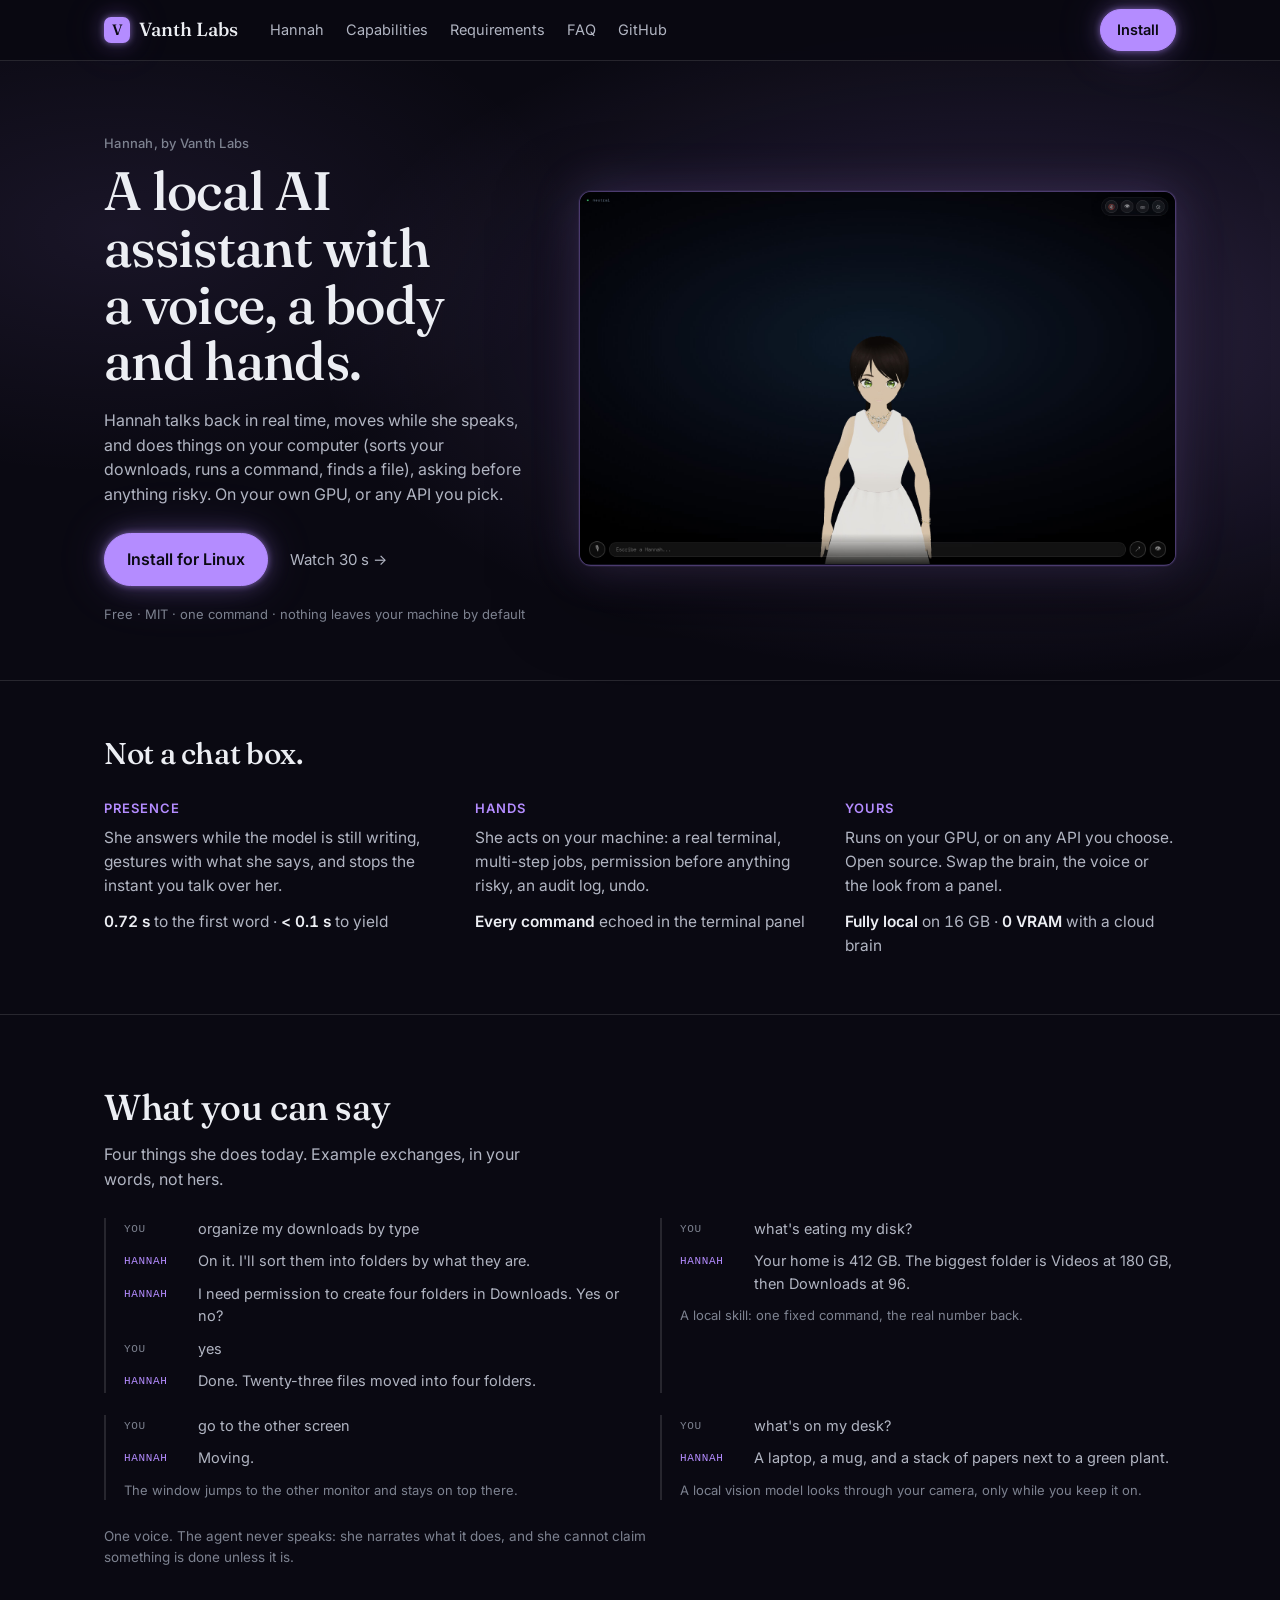
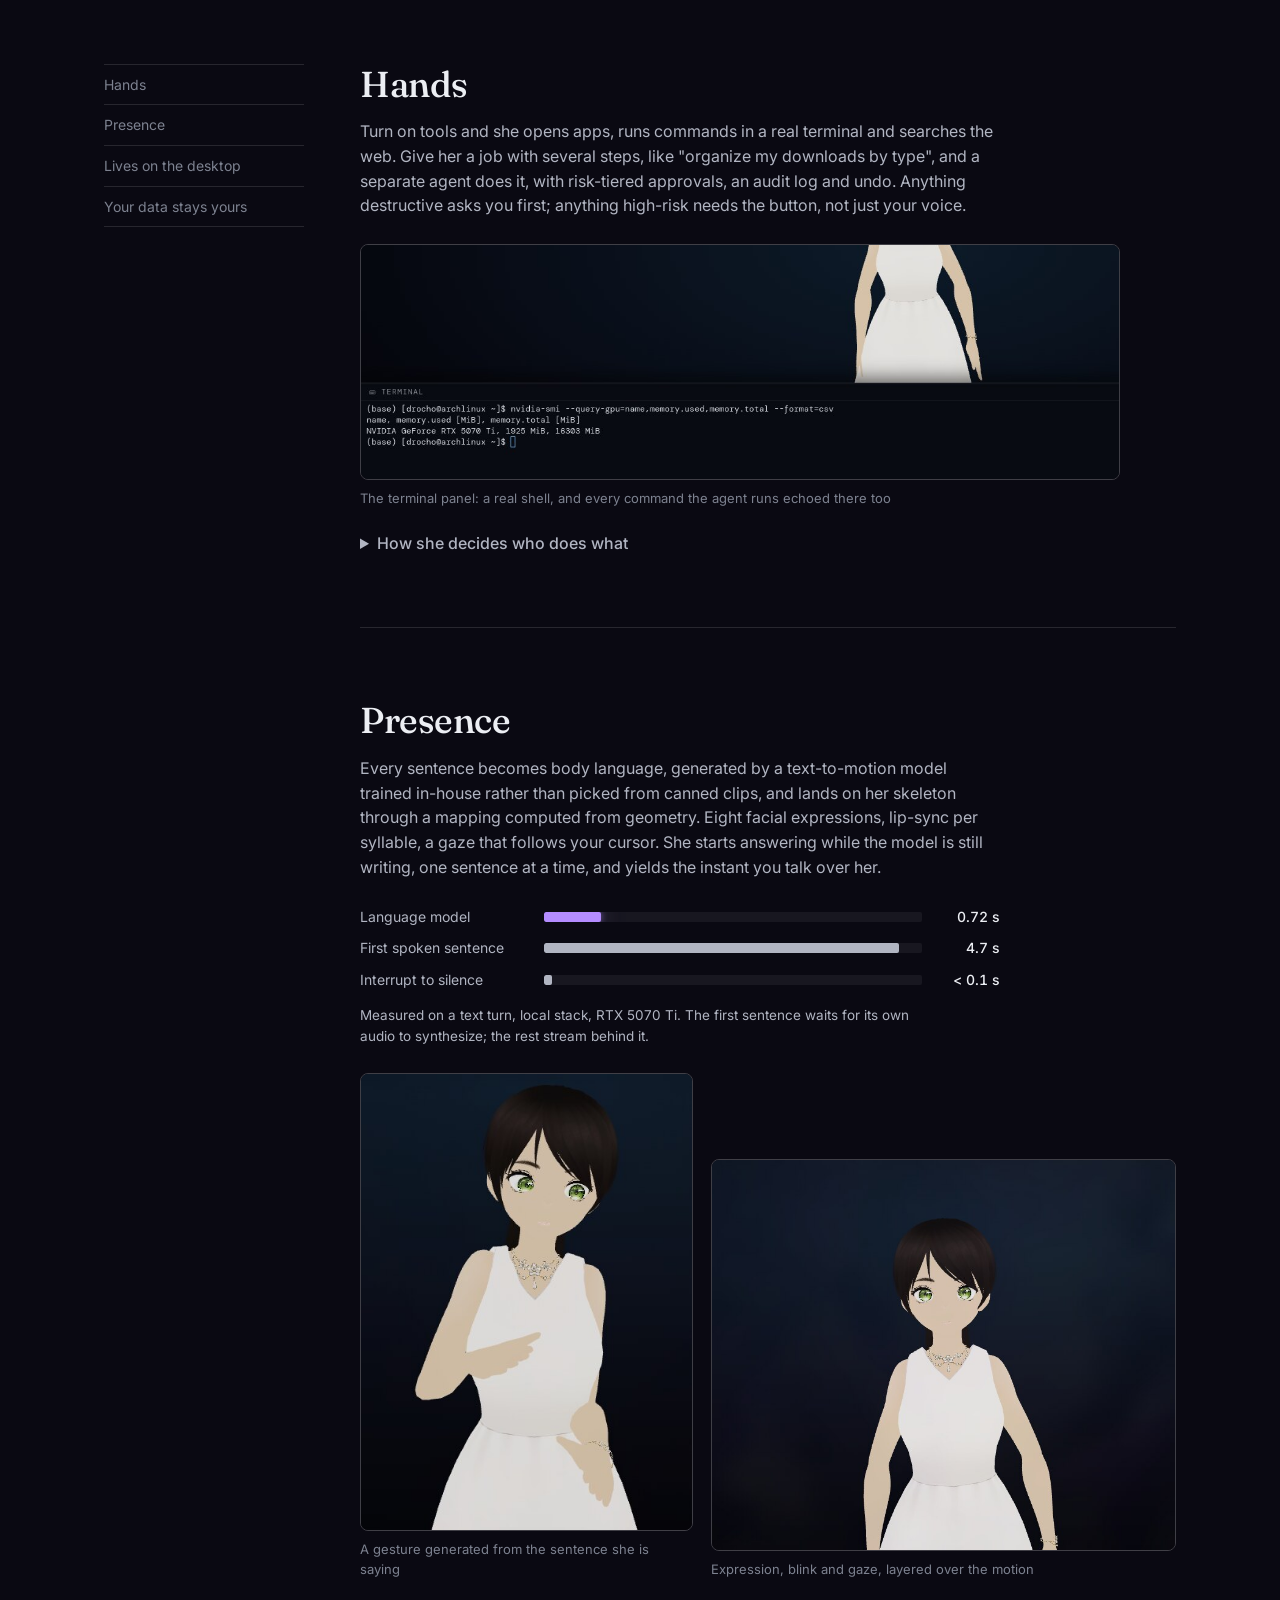
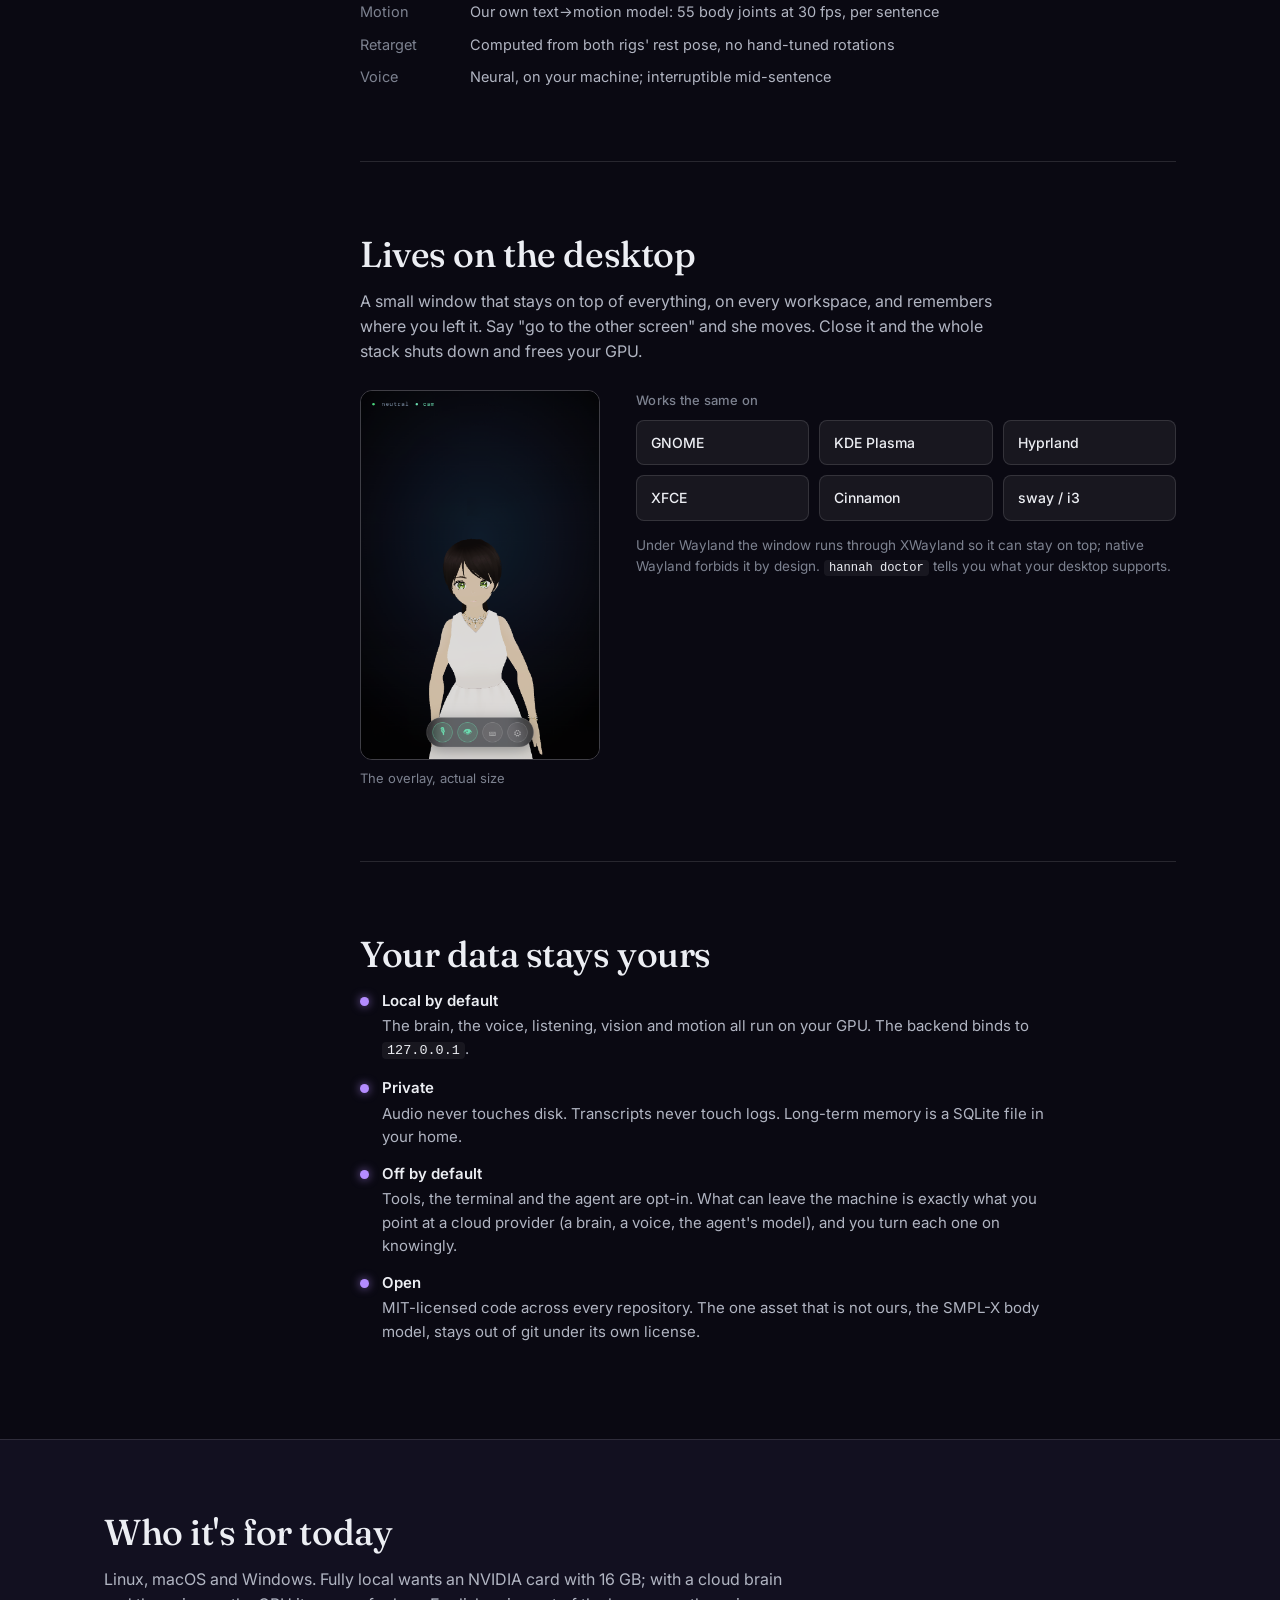
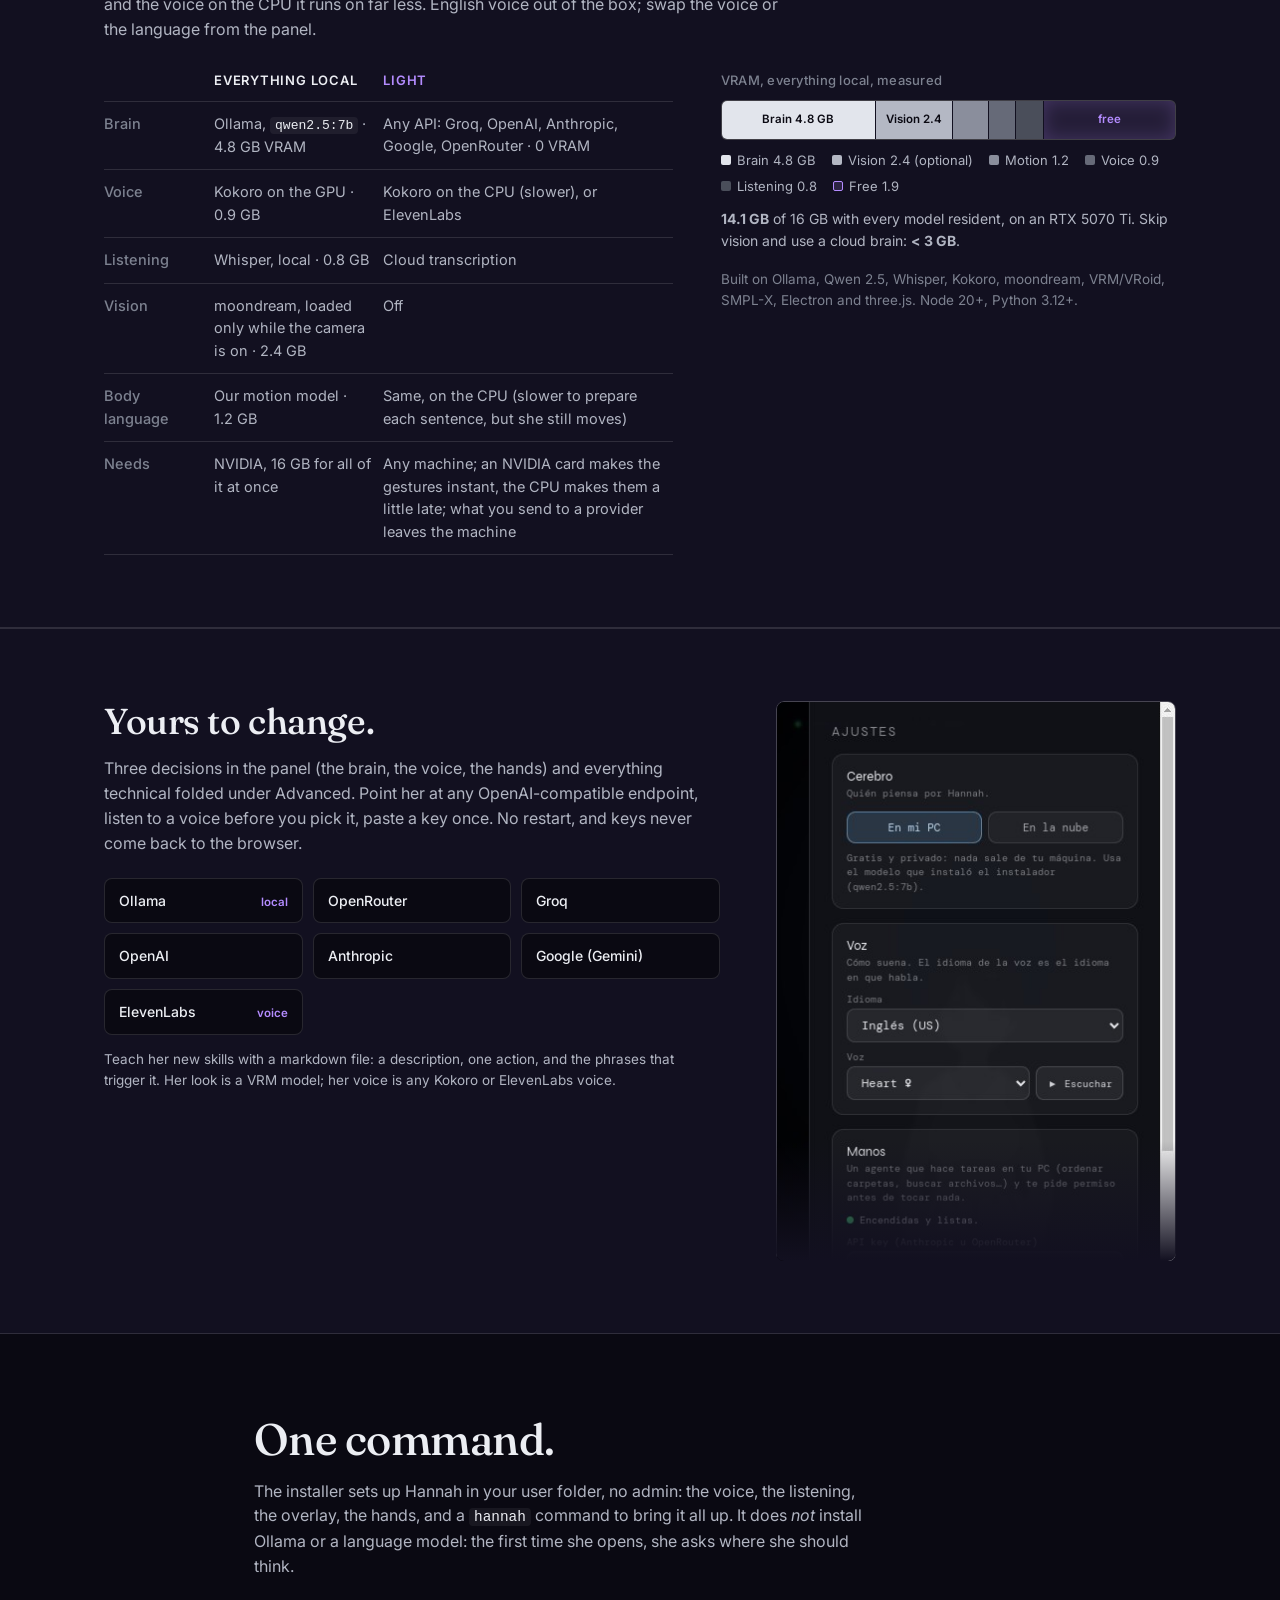
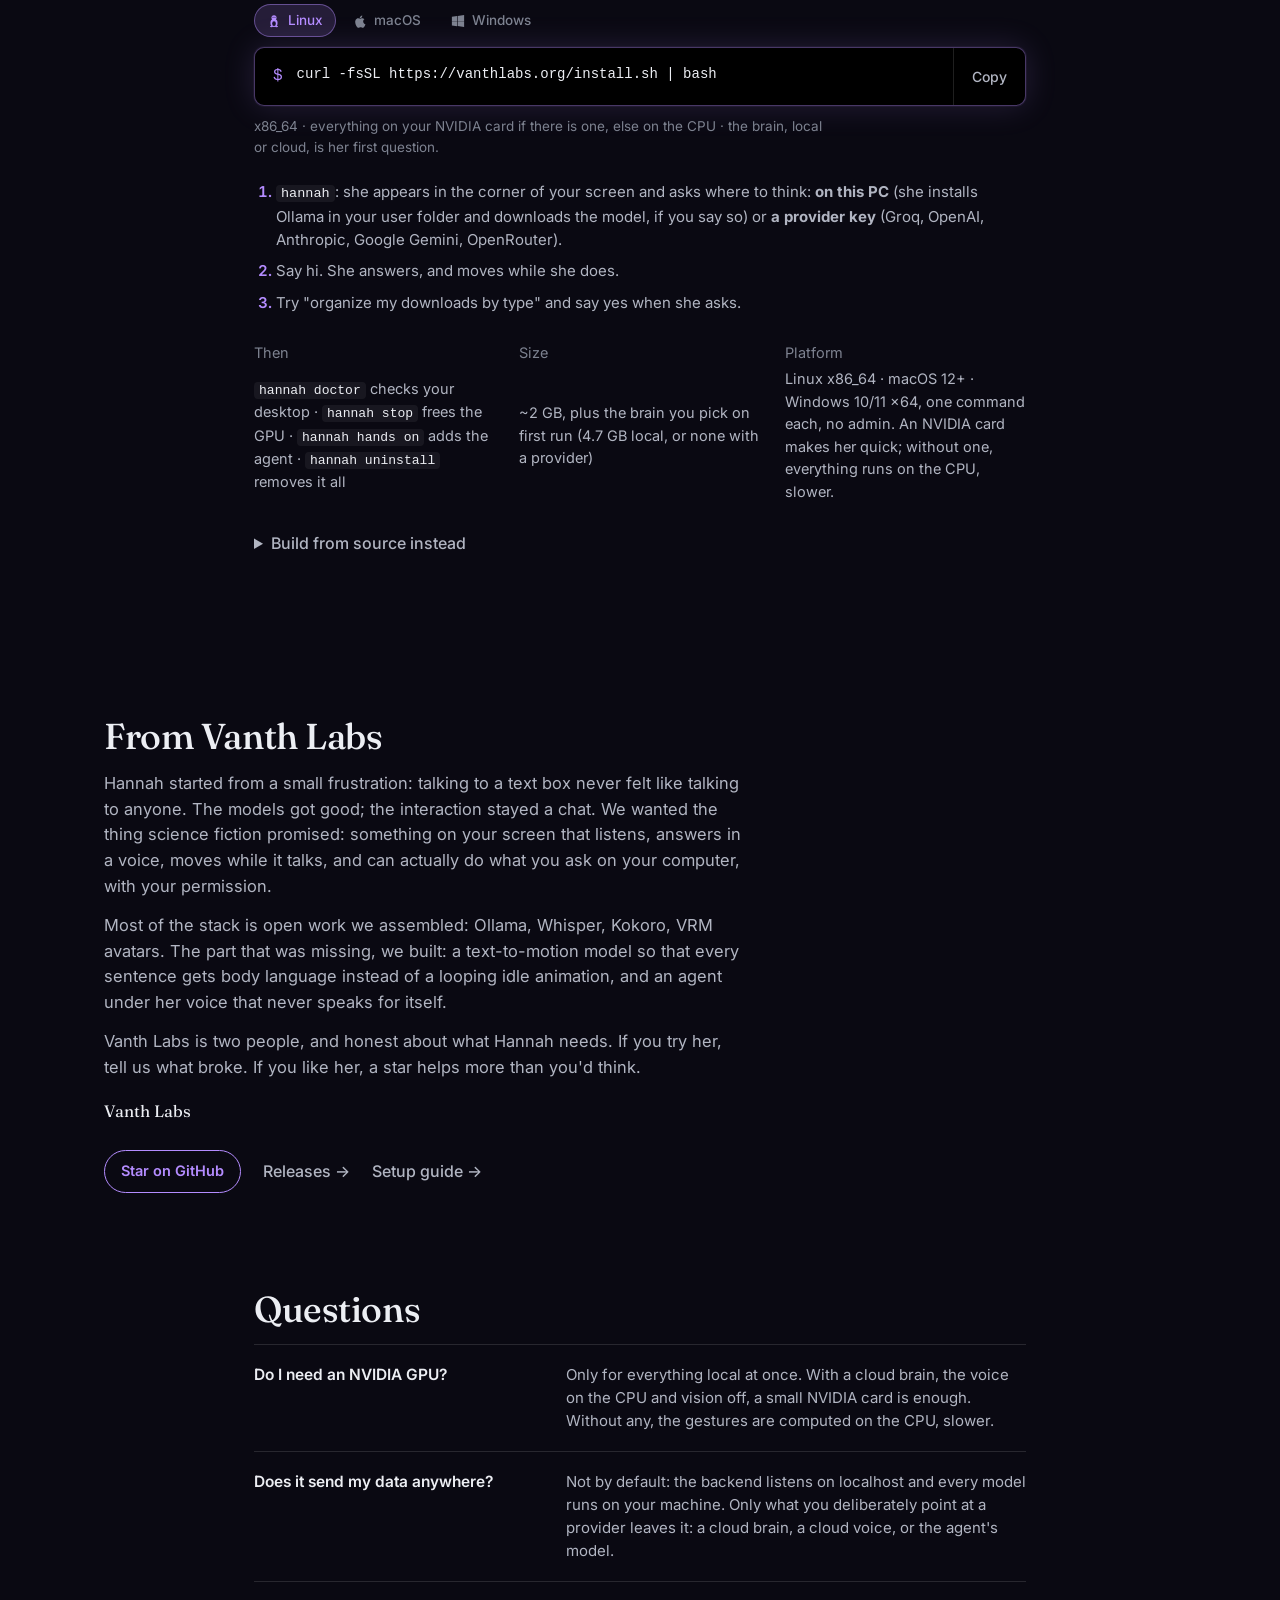
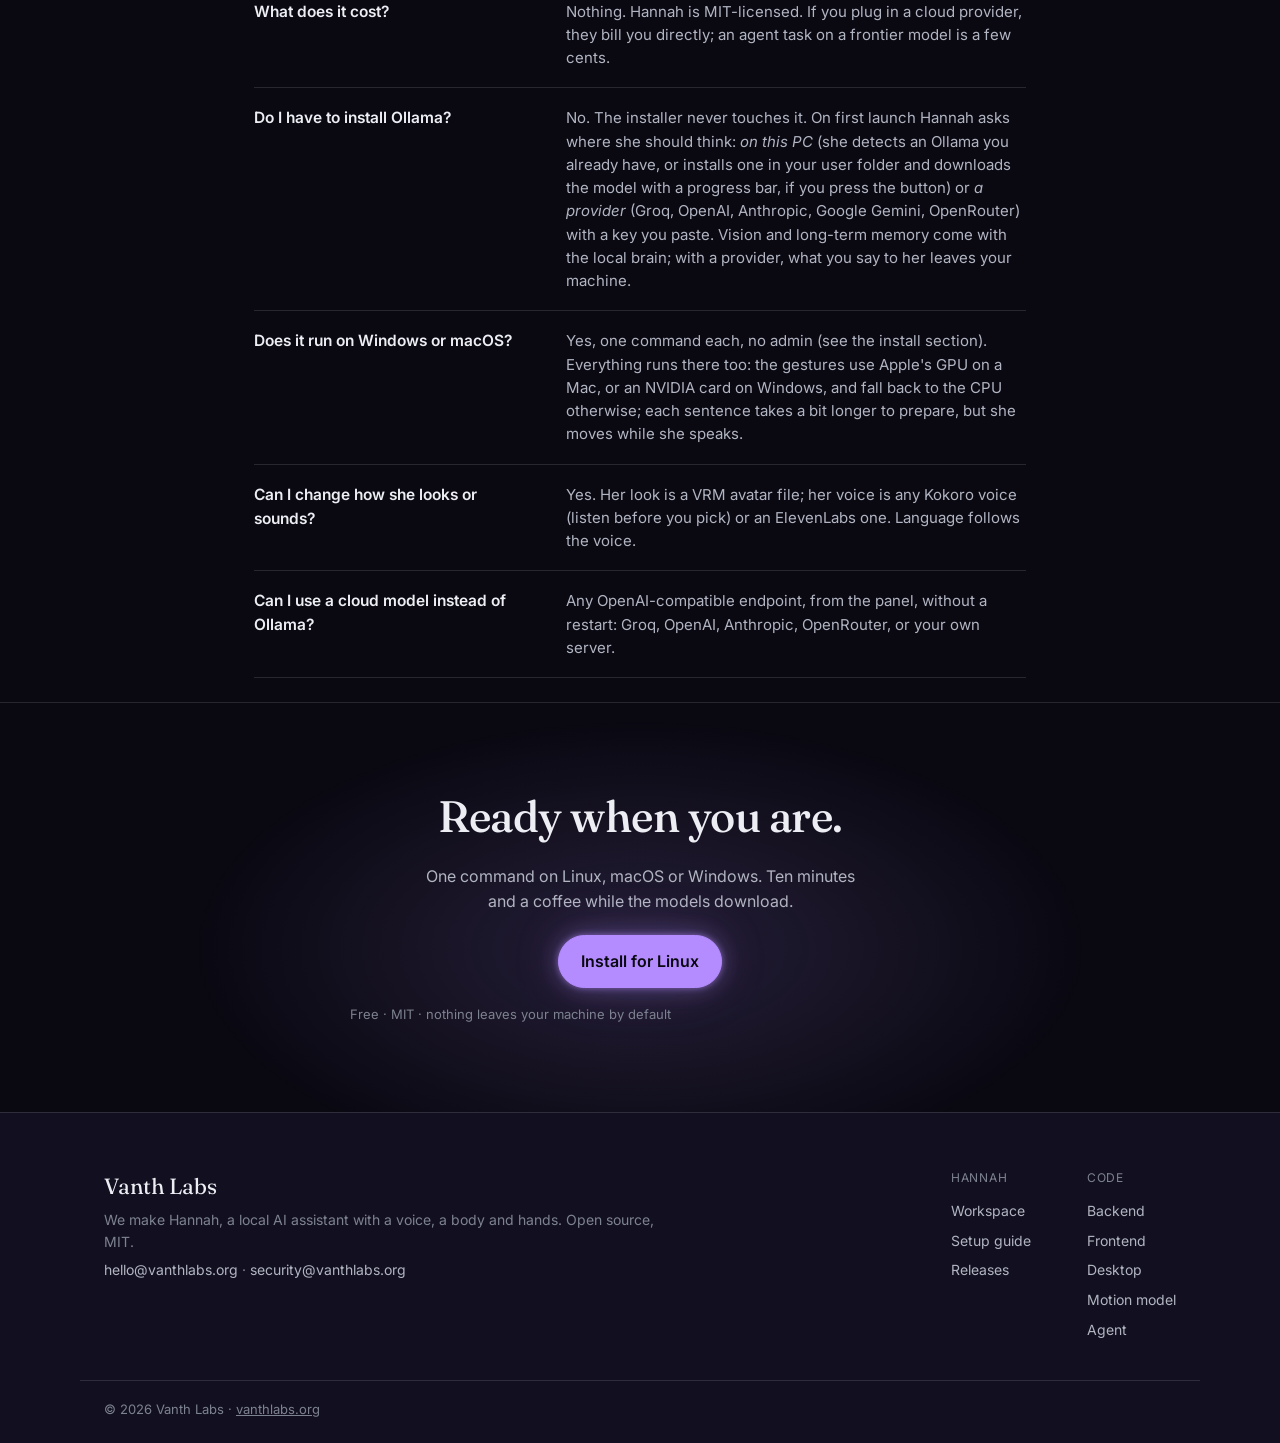
==== index.html @ 7731b9c4 "contact: hello@ instead of hola@ (mail is in English)" ====
<!doctype html>
<html lang="en">
<head>
  <meta charset="utf-8">
  <meta name="viewport" content="width=device-width, initial-scale=1">
  <meta name="color-scheme" content="dark">
  <meta name="theme-color" content="#0a0912">
  <title>Hannah, a local AI assistant with a body | Vanth Labs</title>
  <meta name="description" content="Hannah is an open source AI assistant that runs on your own PC: she talks in real time, moves while she speaks, and acts on your computer with your permission. Linux, macOS and Windows.">
  <meta name="author" content="Vanth Labs">
  <meta name="keywords" content="local AI assistant, AI assistant with avatar, desktop AI companion, open source AI avatar, VRM AI, AI that runs locally, Vanth Labs, Hannah">
  <link rel="canonical" href="https://vanthlabs.org/">
  <meta property="og:type" content="website">
  <meta property="og:site_name" content="Vanth Labs">
  <meta property="og:locale" content="en_US">
  <meta property="og:title" content="Hannah, a local AI assistant with a voice, a body and hands">
  <meta property="og:description" content="She talks back, moves while she speaks, and acts on your computer with your permission. Open source, runs on your own machine. One command to install on Linux, macOS and Windows.">
  <meta property="og:image" content="https://vanthlabs.org/assets/app.jpg">
  <meta property="og:image:width" content="1600">
  <meta property="og:image:height" content="1000">
  <meta property="og:image:alt" content="Hannah, a 3D avatar, floating over a desktop and talking">
  <meta property="og:url" content="https://vanthlabs.org/">
  <meta name="twitter:card" content="summary_large_image">
  <meta name="twitter:title" content="Hannah, a local AI assistant with a voice, a body and hands">
  <meta name="twitter:description" content="Open source. Runs on your own PC. Talks, moves while she speaks, and acts on your computer with your permission.">
  <meta name="twitter:image" content="https://vanthlabs.org/assets/app.jpg">
  <link rel="icon" href="/favicon.svg" type="image/svg+xml">
  <link rel="sitemap" type="application/xml" href="/sitemap.xml">
  <script type="application/ld+json">
  {
    "@context": "https://schema.org",
    "@graph": [
      {
        "@type": "Organization",
        "@id": "https://vanthlabs.org/#org",
        "name": "Vanth Labs",
        "url": "https://vanthlabs.org/",
        "logo": "https://vanthlabs.org/assets/vanth-mark.svg",
        "email": "hello@vanthlabs.org",
        "sameAs": ["https://github.com/Hannah-Motion-Lab"]
      },
      {
        "@type": "SoftwareApplication",
        "@id": "https://vanthlabs.org/#hannah",
        "name": "Hannah",
        "alternateName": "Hannah by Vanth Labs",
        "description": "An open source AI assistant with a voice, a 3D body and hands. She runs on your own computer, talks in real time, gestures while she speaks, and can act on your machine with your permission.",
        "applicationCategory": "UtilitiesApplication",
        "operatingSystem": "Linux, macOS, Windows",
        "softwareVersion": "1.0.16",
        "license": "https://opensource.org/license/mit",
        "isAccessibleForFree": true,
        "offers": { "@type": "Offer", "price": "0", "priceCurrency": "USD" },
        "downloadUrl": "https://vanthlabs.org/#install",
        "screenshot": "https://vanthlabs.org/assets/app.jpg",
        "url": "https://vanthlabs.org/",
        "author": { "@id": "https://vanthlabs.org/#org" },
        "publisher": { "@id": "https://vanthlabs.org/#org" }
      },
      {
        "@type": "FAQPage",
        "mainEntity": [
          { "@type": "Question", "name": "Do I need an NVIDIA GPU?", "acceptedAnswer": { "@type": "Answer", "text": "Only for everything local at once. With a cloud brain, the voice on the CPU and vision off, a small NVIDIA card is enough. Without any, the gestures are computed on the CPU, slower." } },
          { "@type": "Question", "name": "Does it send my data anywhere?", "acceptedAnswer": { "@type": "Answer", "text": "Not by default: the backend listens on localhost and every model runs on your machine. Only what you deliberately point at a provider leaves it: a cloud brain, a cloud voice, or the agent's model." } },
          { "@type": "Question", "name": "What does it cost?", "acceptedAnswer": { "@type": "Answer", "text": "Nothing. Hannah is MIT-licensed. If you plug in a cloud provider, they bill you directly." } },
          { "@type": "Question", "name": "Does it run on Windows or macOS?", "acceptedAnswer": { "@type": "Answer", "text": "Yes, one command each, no admin. The gestures use Apple's GPU on a Mac, or an NVIDIA card on Windows, and fall back to the CPU otherwise." } },
          { "@type": "Question", "name": "Can I change how she looks or sounds?", "acceptedAnswer": { "@type": "Answer", "text": "Yes. Her look is any VRM avatar file; her voice is any Kokoro voice or an ElevenLabs one. Language follows the voice." } }
        ]
      }
    ]
  }
  </script>
  <link rel="preconnect" href="https://fonts.googleapis.com">
  <link rel="preconnect" href="https://fonts.gstatic.com" crossorigin>
  <link href="https://fonts.googleapis.com/css2?family=Fraunces:opsz,wght@9..144,500&family=Inter:wght@400;500;600&display=swap" rel="stylesheet">
  <link rel="stylesheet" href="styles.css">
</head>
<body>

<header class="nav">
  <div class="wrap nav-inner">
    <a class="brand" href="/"><span class="brand-mark" aria-hidden="true">V</span>Vanth Labs</a>
    <nav class="nav-links" aria-label="Site">
      <a href="#hero-title">Hannah</a>
      <a href="#capabilities">Capabilities</a>
      <a href="#fit">Requirements</a>
      <a href="#faq">FAQ</a>
      <a href="https://github.com/Hannah-Motion-Lab/workspace" target="_blank" rel="noopener">GitHub</a>
    </nav>
    <a class="btn btn-dark" href="#install">Install</a>
  </div>
</header>

<main>

  <!-- HERO: the thesis in one line, and the product moving. The <video> shows its poster until
       assets/demo.webm / demo.mp4 exist (recorded by the maker; script in the plan). -->
  <section class="hero wrap" aria-labelledby="hero-title">
    <div class="hero-copy">
      <p class="sub">Hannah, by Vanth Labs</p>
      <h1 id="hero-title">A local AI assistant with a voice, a body and hands.</h1>
      <p class="lede">Hannah talks back in real time, moves while she speaks, and does things on your computer (sorts your downloads, runs a command, finds a file), asking before anything risky. On your own GPU, or any API you pick.</p>
      <div class="hero-actions">
        <a class="btn btn-dark btn-lg cta-install" href="#install">Install</a>
        <button id="watch" class="link-arrow link-btn" type="button">Watch 30&nbsp;s</button>
      </div>
      <p class="hero-fine">Free &middot; MIT &middot; one command &middot; nothing leaves your machine by default</p>
    </div>
    <figure class="hero-shot">
      <video id="demo" poster="assets/app.jpg" width="1600" height="1000" autoplay muted loop playsinline preload="metadata"
        aria-label="30-second demo of Hannah: she greets, sorts a downloads folder after asking permission, moves to the other screen, and the terminal panel shows what ran">
        <source src="assets/demo.webm" type="video/webm">
        <source src="assets/demo.mp4" type="video/mp4">
      </video>
    </figure>
  </section>

  <!-- PILLARS: why she exists, in three lines with a measured number each -->
  <section class="pillars-band" aria-labelledby="pillars-title">
    <div class="wrap">
      <h2 id="pillars-title" class="pillars-title">Not a chat box.</h2>
      <div class="pillars">
        <div class="pillar">
          <h3>Presence</h3>
          <p>She answers while the model is still writing, gestures with what she says, and stops the instant you talk over her.</p>
          <p class="pillar-num"><span>0.72&nbsp;s</span> to the first word &middot; <span>&lt;&nbsp;0.1&nbsp;s</span> to yield</p>
        </div>
        <div class="pillar">
          <h3>Hands</h3>
          <p>She acts on your machine: a real terminal, multi-step jobs, permission before anything risky, an audit log, undo.</p>
          <p class="pillar-num"><span>Every command</span> echoed in the terminal panel</p>
        </div>
        <div class="pillar">
          <h3>Yours</h3>
          <p>Runs on your GPU, or on any API you choose. Open source. Swap the brain, the voice or the look from a panel.</p>
          <p class="pillar-num"><span>Fully local</span> on 16&nbsp;GB &middot; <span>0 VRAM</span> with a cloud brain</p>
        </div>
      </div>
    </div>
  </section>

  <!-- WHAT YOU CAN SAY: four real exchanges, plain words -->
  <section class="wrap says" aria-labelledby="says-title">
    <h2 id="says-title">What you can say</h2>
    <p class="lede">Four things she does today. Example exchanges, in your words, not hers.</p>
    <div class="says-grid">
      <div class="transcript">
        <p><span class="who">you</span>organize my downloads by type</p>
        <p><span class="who her">hannah</span>On it. I'll sort them into folders by what they are.</p>
        <p><span class="who her">hannah</span>I need permission to create four folders in Downloads. Yes or no?</p>
        <p><span class="who">you</span>yes</p>
        <p><span class="who her">hannah</span>Done. Twenty-three files moved into four folders.</p>
      </div>
      <div class="transcript">
        <p><span class="who">you</span>what's eating my disk?</p>
        <p><span class="who her">hannah</span>Your home is 412&nbsp;GB. The biggest folder is Videos at 180&nbsp;GB, then Downloads at 96.</p>
        <p class="note">A local skill: one fixed command, the real number back.</p>
      </div>
      <div class="transcript">
        <p><span class="who">you</span>go to the other screen</p>
        <p><span class="who her">hannah</span>Moving.</p>
        <p class="note">The window jumps to the other monitor and stays on top there.</p>
      </div>
      <div class="transcript">
        <p><span class="who">you</span>what's on my desk?</p>
        <p><span class="who her">hannah</span>A laptop, a mug, and a stack of papers next to a green plant.</p>
        <p class="note">A local vision model looks through your camera, only while you keep it on.</p>
      </div>
    </div>
    <p class="src">One voice. The agent never speaks: she narrates what it does, and she cannot claim something is done unless it is.</p>
  </section>

  <!-- CAPABILITIES: sticky index left, data-backed sections right. Hands first. -->
  <section id="capabilities" class="wrap caps" aria-label="Capabilities">
    <aside class="caps-index" aria-label="On this page">
      <a href="#c-hands">Hands</a>
      <a href="#c-presence">Presence</a>
      <a href="#c-desktop">Lives on the desktop</a>
      <a href="#c-private">Your data stays yours</a>
    </aside>

    <div class="caps-body">

      <article id="c-hands" class="cap">
        <h2>Hands</h2>
        <p>Turn on tools and she opens apps, runs commands in a real terminal and searches the web. Give her a job with several steps, like "organize my downloads by type", and a separate agent does it, with risk-tiered approvals, an audit log and undo. Anything destructive asks you first; anything high-risk needs the button, not just your voice.</p>
        <figure class="wide-shot"><img src="assets/terminal.jpg" width="1100" height="340" alt="Hannah's window split with a real terminal panel at the bottom" loading="lazy"><figcaption>The terminal panel: a real shell, and every command the agent runs echoed there too</figcaption></figure>
        <details class="how">
          <summary>How she decides who does what</summary>
          <dl class="facts">
            <div><dt>One command</dt><dd>Something whose exact shape she already knows: list a folder, open an app. Instant, handled by the backend.</dd></div>
            <div><dt>A skill</dt><dd>A named shortcut you can add with a markdown file: a description, one action, the phrases that trigger it. She picks the skill; the backend runs the command.</dd></div>
            <div><dt>A job</dt><dd>Several steps or decisions. Handed to the agent, which asks before anything risky and reports back. With the agent on, her own free-form commands go through it too.</dd></div>
          </dl>
        </details>
      </article>

      <article id="c-presence" class="cap">
        <h2>Presence</h2>
        <p>Every sentence becomes body language, generated by a text-to-motion model trained in-house rather than picked from canned clips, and lands on her skeleton through a mapping computed from geometry. Eight facial expressions, lip-sync per syllable, a gaze that follows your cursor. She starts answering while the model is still writing, one sentence at a time, and yields the instant you talk over her.</p>
        <div class="datagrid">
          <div class="datarow"><span class="dl">Language model</span><span class="bar"><i style="--w:15%"></i></span><span class="dv">0.72 s</span></div>
          <div class="datarow"><span class="dl">First spoken sentence</span><span class="bar"><i style="--w:94%"></i></span><span class="dv">4.7 s</span></div>
          <div class="datarow"><span class="dl">Interrupt to silence</span><span class="bar"><i style="--w:2%"></i></span><span class="dv">&lt; 0.1 s</span></div>
        </div>
        <p class="src">Measured on a text turn, local stack, RTX 5070 Ti. The first sentence waits for its own audio to synthesize; the rest stream behind it.</p>
        <div class="shots-2">
          <figure><img src="assets/gesture.jpg" width="420" height="580" alt="Hannah mid-sentence, one hand raised to her chest" loading="lazy"><figcaption>A gesture generated from the sentence she is saying</figcaption></figure>
          <figure><img src="assets/portrait.jpg" width="760" height="640" alt="Close-up of Hannah's face looking at the viewer" loading="lazy"><figcaption>Expression, blink and gaze, layered over the motion</figcaption></figure>
        </div>
        <dl class="facts">
          <div><dt>Motion</dt><dd>Our own text&rarr;motion model: 55 body joints at 30&nbsp;fps, per sentence</dd></div>
          <div><dt>Retarget</dt><dd>Computed from both rigs' rest pose, no hand-tuned rotations</dd></div>
          <div><dt>Voice</dt><dd>Neural, on your machine; interruptible mid-sentence</dd></div>
        </dl>
      </article>

      <article id="c-desktop" class="cap">
        <h2>Lives on the desktop</h2>
        <p>A small window that stays on top of everything, on every workspace, and remembers where you left it. Say "go to the other screen" and she moves. Close it and the whole stack shuts down and frees your GPU.</p>
        <div class="desktop-row">
          <figure class="widget-shot"><img src="assets/overlay.png" width="400" height="620" alt="The compact 400 by 620 Hannah window as it sits on a desktop" loading="lazy"><figcaption>The overlay, actual size</figcaption></figure>
          <div>
            <p class="sub">Works the same on</p>
            <ul class="grid-tiles">
              <li>GNOME</li><li>KDE Plasma</li><li>Hyprland</li><li>XFCE</li><li>Cinnamon</li><li>sway / i3</li>
            </ul>
            <p class="src">Under Wayland the window runs through XWayland so it can stay on top; native Wayland forbids it by design. <code>hannah doctor</code> tells you what your desktop supports.</p>
          </div>
        </div>
      </article>

      <article id="c-private" class="cap">
        <h2>Your data stays yours</h2>
        <ul class="checks">
          <li><strong>Local by default</strong> The brain, the voice, listening, vision and motion all run on your GPU. The backend binds to <code>127.0.0.1</code>.</li>
          <li><strong>Private</strong> Audio never touches disk. Transcripts never touch logs. Long-term memory is a SQLite file in your home.</li>
          <li><strong>Off by default</strong> Tools, the terminal and the agent are opt-in. What can leave the machine is exactly what you point at a cloud provider (a brain, a voice, the agent's model), and you turn each one on knowingly.</li>
          <li><strong>Open</strong> MIT-licensed code across every repository. The one asset that is not ours, the SMPL-X body model, stays out of git under its own license.</li>
        </ul>
      </article>

    </div>
  </section>

  <!-- FIT: who it's for today, in two tiers. Honest, not a wall. -->
  <section id="fit" class="fit">
    <div class="wrap">
      <h2>Who it's for today</h2>
      <p class="lede">Linux, macOS and Windows. Fully local wants an NVIDIA card with 16&nbsp;GB; with a cloud brain and the voice on the CPU it runs on far less. English voice out of the box; swap the voice or the language from the panel.</p>
      <div class="tiers">
        <table class="tier-table">
          <thead>
            <tr><th scope="col"></th><th scope="col">Everything local</th><th scope="col">Light</th></tr>
          </thead>
          <tbody>
            <tr><th scope="row">Brain</th><td>Ollama, <code>qwen2.5:7b</code> &middot; 4.8&nbsp;GB VRAM</td><td>Any API: Groq, OpenAI, Anthropic, Google, OpenRouter &middot; 0&nbsp;VRAM</td></tr>
            <tr><th scope="row">Voice</th><td>Kokoro on the GPU &middot; 0.9&nbsp;GB</td><td>Kokoro on the CPU (slower), or ElevenLabs</td></tr>
            <tr><th scope="row">Listening</th><td>Whisper, local &middot; 0.8&nbsp;GB</td><td>Cloud transcription</td></tr>
            <tr><th scope="row">Vision</th><td>moondream, loaded only while the camera is on &middot; 2.4&nbsp;GB</td><td>Off</td></tr>
            <tr><th scope="row">Body language</th><td>Our motion model &middot; 1.2&nbsp;GB</td><td>Same, on the CPU (slower to prepare each sentence, but she still moves)</td></tr>
            <tr><th scope="row">Needs</th><td>NVIDIA, 16&nbsp;GB for all of it at once</td><td>Any machine; an NVIDIA card makes the gestures instant, the CPU makes them a little late; what you send to a provider leaves the machine</td></tr>
          </tbody>
        </table>
        <div class="vram">
          <p class="sub">VRAM, everything local, measured</p>
          <div class="stack">
            <div class="seg" style="--w:34%"><span>Brain 4.8 GB</span></div>
            <div class="seg" style="--w:17%"><span>Vision 2.4</span></div>
            <div class="seg" style="--w:8%"></div>
            <div class="seg" style="--w:6%"></div>
            <div class="seg" style="--w:6%"></div>
            <div class="seg seg-free" style="--w:29%"><span>free</span></div>
          </div>
          <ul class="legend"><li><i></i>Brain 4.8 GB</li><li><i></i>Vision 2.4 (optional)</li><li><i></i>Motion 1.2</li><li><i></i>Voice 0.9</li><li><i></i>Listening 0.8</li><li><i class="free"></i>Free 1.9</li></ul>
          <p class="vram-total"><strong>14.1 GB</strong> of 16 GB with every model resident, on an RTX 5070 Ti. Skip vision and use a cloud brain: <strong>&lt; 3 GB</strong>.</p>
          <p class="src">Built on Ollama, Qwen 2.5, Whisper, Kokoro, moondream, VRM/VRoid, SMPL-X, Electron and three.js. Node 20+, Python 3.12+.</p>
        </div>
      </div>
    </div>
  </section>

  <!-- SETUP: bring your own providers, shown with the real settings panel -->
  <section id="setup" class="setup">
    <div class="wrap setup-inner">
      <div class="setup-copy">
        <h2>Yours to change.</h2>
        <p>Three decisions in the panel (the brain, the voice, the hands) and everything technical folded under Advanced. Point her at any OpenAI-compatible endpoint, listen to a voice before you pick it, paste a key once. No restart, and keys never come back to the browser.</p>
        <ul class="grid-tiles">
          <li>Ollama <span>local</span></li><li>OpenRouter</li><li>Groq</li><li>OpenAI</li><li>Anthropic</li><li>Google (Gemini)</li><li>ElevenLabs <span>voice</span></li>
        </ul>
        <p class="src">Teach her new skills with a markdown file: a description, one action, and the phrases that trigger it. Her look is a VRM model; her voice is any Kokoro or ElevenLabs voice.</p>
      </div>
      <figure class="settings-shot"><img src="assets/settings.jpg" width="400" height="620" alt="The settings panel: three cards (brain on my PC or in the cloud, voice with a listen button, hands) with the technical options folded away" loading="lazy"></figure>
    </div>
  </section>

  <!-- INSTALL -->
  <section id="install" class="install">
    <div class="wrap install-inner">
      <h2>One command.</h2>
      <p class="lede">The installer sets up Hannah in your user folder, no admin: the voice, the listening, the overlay, the hands, and a <code>hannah</code> command to bring it all up. It does <em>not</em> install Ollama or a language model: the first time she opens, she asks where she should think.</p>
      <div class="os-tabs" role="tablist" aria-label="Operating system">
        <button class="os-tab is-active" role="tab" aria-selected="true" data-os="linux" type="button"><svg class="os-ico" viewBox="0 0 16 16" aria-hidden="true"><ellipse cx="8" cy="10.2" rx="4.1" ry="4.6"/><circle cx="8" cy="4.3" r="2.9"/><ellipse class="os-ico-cut" cx="8" cy="11" rx="2.1" ry="2.8"/><circle class="os-ico-cut" cx="6.9" cy="3.8" r=".6"/><circle class="os-ico-cut" cx="9.1" cy="3.8" r=".6"/><path d="M6.9 5.2h2.2L8 6.4z"/><ellipse cx="5.1" cy="14.3" rx="1.7" ry=".9"/><ellipse cx="10.9" cy="14.3" rx="1.7" ry=".9"/></svg>Linux</button>
        <button class="os-tab" role="tab" aria-selected="false" data-os="mac" type="button"><svg class="os-ico" viewBox="0 0 16 16" aria-hidden="true"><path d="M11.6 8.5c0-1.6 1.3-2.4 1.4-2.4-.8-1.1-2-1.3-2.4-1.3-1-.1-2 .6-2.5.6s-1.3-.6-2.2-.6C4.8 4.8 3.7 5.5 3.1 6.6c-1.3 2.2-.3 5.5.9 7.3.6.9 1.3 1.9 2.3 1.8.9 0 1.3-.6 2.4-.6s1.4.6 2.4.6 1.6-.9 2.2-1.8c.7-1 1-2 1-2.1-.1 0-2.7-1-2.7-3.3zM9.9 3.9c.5-.6.8-1.4.7-2.2-.7 0-1.6.5-2.1 1.1-.5.5-.9 1.4-.8 2.1.8.1 1.6-.4 2.2-1z"/></svg>macOS</button>
        <button class="os-tab" role="tab" aria-selected="false" data-os="win" type="button"><svg class="os-ico" viewBox="0 0 16 16" aria-hidden="true"><path d="M1 3.1l5.9-.8v5.6H1zM7.6 2.2L15 1.2v6.7H7.6zM1 8.4h5.9V14L1 13.2zM7.6 8.4H15v6.4l-7.4-1z"/></svg>Windows</button>
      </div>
      <div class="cmd" role="group" aria-label="Install command">
        <span class="cmd-prompt" aria-hidden="true">$</span>
        <code id="cmd-linux" data-os="linux">curl -fsSL https://vanthlabs.org/install.sh | bash</code>
        <code id="cmd-mac" data-os="mac" hidden>curl -fsSL https://vanthlabs.org/install-mac.sh | bash</code>
        <code id="cmd-win" data-os="win" hidden>irm https://vanthlabs.org/install.ps1 | iex</code>
        <button id="copy" class="copy" type="button" aria-label="Copy install command">Copy</button>
      </div>
      <p class="os-note" data-os="linux">x86_64 &middot; everything on your NVIDIA card if there is one, else on the CPU &middot; the brain, local or cloud, is her first question.</p>
      <p class="os-note" data-os="mac" hidden>Apple Silicon or Intel &middot; needs <code>git</code> (Xcode Command Line Tools) &middot; gestures on Apple's GPU, voice on the CPU &middot; the overlay app goes to <code>~/Applications</code>, unsigned but de-quarantined for you.</p>
      <p class="os-note" data-os="win" hidden>Windows 10/11 x64, in PowerShell &middot; gestures on your NVIDIA card if there is one, else on the CPU &middot; the overlay installs per-user; SmartScreen may ask "More info &rarr; Run anyway" once.</p>
      <ol class="after">
        <li><code>hannah</code>: she appears in the corner of your screen and asks where to think: <strong>on this PC</strong> (she installs Ollama in your user folder and downloads the model, if you say so) or <strong>a provider key</strong> (Groq, OpenAI, Anthropic, Google Gemini, OpenRouter).</li>
        <li>Say hi. She answers, and moves while she does.</li>
        <li>Try "organize my downloads by type" and say yes when she asks.</li>
      </ol>
      <dl class="facts facts-row">
        <div><dt>Then</dt><dd><code>hannah doctor</code> checks your desktop &middot; <code>hannah stop</code> frees the GPU &middot; <code>hannah hands on</code> adds the agent &middot; <code>hannah uninstall</code> removes it all</dd></div>
        <div><dt>Size</dt><dd>~2&nbsp;GB, plus the brain you pick on first run (4.7&nbsp;GB local, or none with a provider)</dd></div>
        <div><dt>Platform</dt><dd>Linux x86_64 &middot; macOS 12+ &middot; Windows 10/11 x64, one command each, no admin. An NVIDIA card makes her quick; without one, everything runs on the CPU, slower.</dd></div>
      </dl>
      <details class="source">
        <summary>Build from source instead</summary>
<pre><code>git clone https://github.com/Hannah-Motion-Lab/workspace.git Hannah-Motion
cd Hannah-Motion
git clone https://github.com/Hannah-Motion-Lab/backend.git      hannah-backend
git clone https://github.com/Hannah-Motion-Lab/frontend.git     hannah-frontend
git clone https://github.com/Hannah-Motion-Lab/motion-model.git hannah-motion-lab
git clone https://github.com/Hannah-Motion-Lab/desktop.git      hannah-desktop
cat SETUP.md</code></pre>
      </details>
    </div>
  </section>

  <!-- FROM THE MAKER: the credibility a young project can honestly offer -->
  <section class="wrap letter" aria-labelledby="letter-title">
    <h2 id="letter-title">From Vanth Labs</h2>
    <div class="letter-body">
      <p>Hannah started from a small frustration: talking to a text box never felt like talking to anyone. The models got good; the interaction stayed a chat. We wanted the thing science fiction promised: something on your screen that listens, answers in a voice, moves while it talks, and can actually do what you ask on your computer, with your permission.</p>
      <p>Most of the stack is open work we assembled: Ollama, Whisper, Kokoro, VRM avatars. The part that was missing, we built: a text-to-motion model so that every sentence gets body language instead of a looping idle animation, and an agent under her voice that never speaks for itself.</p>
      <p>Vanth Labs is two people, and honest about what Hannah needs. If you try her, tell us what broke. If you like her, a star helps more than you'd think.</p>
      <p class="letter-sign">Vanth Labs</p>
    </div>
    <div class="letter-links">
      <a class="btn btn-ghost" href="https://github.com/Hannah-Motion-Lab/workspace" target="_blank" rel="noopener">Star on GitHub</a>
      <a class="link-arrow" href="https://github.com/Hannah-Motion-Lab/desktop/releases" target="_blank" rel="noopener">Releases</a>
      <a class="link-arrow" href="https://github.com/Hannah-Motion-Lab/workspace/blob/main/SETUP.md" target="_blank" rel="noopener">Setup guide</a>
    </div>
  </section>

  <!-- FAQ -->
  <section id="faq" class="faq">
    <div class="wrap faq-inner">
      <h2>Questions</h2>
      <dl class="faq-list">
        <div><dt>Do I need an NVIDIA GPU?</dt><dd>Only for everything local at once. With a cloud brain, the voice on the CPU and vision off, a small NVIDIA card is enough. Without any, the gestures are computed on the CPU, slower.</dd></div>
        <div><dt>Does it send my data anywhere?</dt><dd>Not by default: the backend listens on localhost and every model runs on your machine. Only what you deliberately point at a provider leaves it: a cloud brain, a cloud voice, or the agent's model.</dd></div>
        <div><dt>What does it cost?</dt><dd>Nothing. Hannah is MIT-licensed. If you plug in a cloud provider, they bill you directly; an agent task on a frontier model is a few cents.</dd></div>
        <div><dt>Do I have to install Ollama?</dt><dd>No. The installer never touches it. On first launch Hannah asks where she should think: <em>on this PC</em> (she detects an Ollama you already have, or installs one in your user folder and downloads the model with a progress bar, if you press the button) or <em>a provider</em> (Groq, OpenAI, Anthropic, Google Gemini, OpenRouter) with a key you paste. Vision and long-term memory come with the local brain; with a provider, what you say to her leaves your machine.</dd></div>
        <div><dt>Does it run on Windows or macOS?</dt><dd>Yes, one command each, no admin (see the install section). Everything runs there too: the gestures use Apple's GPU on a Mac, or an NVIDIA card on Windows, and fall back to the CPU otherwise; each sentence takes a bit longer to prepare, but she moves while she speaks.</dd></div>
        <div><dt>Can I change how she looks or sounds?</dt><dd>Yes. Her look is a VRM avatar file; her voice is any Kokoro voice (listen before you pick) or an ElevenLabs one. Language follows the voice.</dd></div>
        <div><dt>Can I use a cloud model instead of Ollama?</dt><dd>Any OpenAI-compatible endpoint, from the panel, without a restart: Groq, OpenAI, Anthropic, OpenRouter, or your own server.</dd></div>
      </dl>
    </div>
  </section>

  <!-- CLOSE: one line and a button back to the command; the command itself lives in #install only -->
  <section class="cta-band" aria-label="Install">
    <div class="wrap cta-inner">
      <h2>Ready when you are.</h2>
      <p class="lede">One command on Linux, macOS or Windows. Ten minutes and a coffee while the models download.</p>
      <a class="btn btn-dark btn-lg cta-install" href="#install">Install</a>
      <p class="hero-fine">Free &middot; MIT &middot; nothing leaves your machine by default</p>
    </div>
  </section>

</main>

<footer class="footer">
  <div class="wrap footer-inner">
    <div>
      <p class="footer-brand">Vanth Labs</p>
      <p class="footer-tag">We make Hannah, a local AI assistant with a voice, a body and hands. Open source, MIT.</p>
      <p class="footer-tag"><a href="mailto:hello@vanthlabs.org">hello@vanthlabs.org</a> &middot; <a href="mailto:security@vanthlabs.org">security@vanthlabs.org</a></p>
    </div>
    <nav class="footer-cols" aria-label="Project links">
      <div>
        <p class="footer-h">Hannah</p>
        <a href="https://github.com/Hannah-Motion-Lab/workspace" target="_blank" rel="noopener">Workspace</a>
        <a href="https://github.com/Hannah-Motion-Lab/workspace/blob/main/SETUP.md" target="_blank" rel="noopener">Setup guide</a>
        <a href="https://github.com/Hannah-Motion-Lab/desktop/releases" target="_blank" rel="noopener">Releases</a>
      </div>
      <div>
        <p class="footer-h">Code</p>
        <a href="https://github.com/Hannah-Motion-Lab/backend" target="_blank" rel="noopener">Backend</a>
        <a href="https://github.com/Hannah-Motion-Lab/frontend" target="_blank" rel="noopener">Frontend</a>
        <a href="https://github.com/Hannah-Motion-Lab/desktop" target="_blank" rel="noopener">Desktop</a>
        <a href="https://github.com/Hannah-Motion-Lab/motion-model" target="_blank" rel="noopener">Motion model</a>
        <a href="https://github.com/Hannah-Motion-Lab/agent" target="_blank" rel="noopener">Agent</a>
      </div>
    </nav>
  </div>
  <div class="wrap footer-fine">&copy; 2026 Vanth Labs &middot; <a href="https://vanthlabs.org/">vanthlabs.org</a></div>
</footer>

<script src="main.js"></script>
</body>
</html>
---- styles.css ----
/* Hannah: landing.
   Structure: dense and product-led (nav with a CTA, product-in-use hero, a "runs on" strip,
   a sticky index beside data-backed sections, a providers section, a plain install command,
   a measured requirements block). Everything shown is a real capture or a measured number.

   Palette: neon, kept minimal:
     void   #0a0912  near-black pulled a step toward violet; the page ground
     panel  #121020  one step up, for the providers band, code and the footer
     fog    white at 6% / 12% / 22% for surfaces and hairlines
     text   #eceef3 / #b1b5c2 / #7d8290
     neon   #b48cff  electric lilac, the ONE accent. It glows only where it points at something
                     (the CTA, the live bar, the free VRAM, the command box); running text never
                     glows, it has to stay readable (7.6:1 on the void).
   Light: two soft radial halos of the accent (behind the hero, behind the closing band) and a
   glow on the hero frame, ambient light on a dark room, not glass. No gradient fills, no
   second hue. The dark captures sit on the void with a hairline, so the app and the page read
   as one surface.
   Type: Fraunces for headings, Inter for everything else. */

:root {
  --void: #0a0912;
  --panel: #121020;
  --fog-1: rgba(255, 255, 255, 0.06);
  --fog-2: rgba(255, 255, 255, 0.12);
  --fog-3: rgba(255, 255, 255, 0.22);
  --text: #eceef3;
  --text-2: #b1b5c2;
  --text-3: #7d8290;
  --neon: #b48cff;
  --neon-bright: #cbb0ff;
  --neon-rgb: 180, 140, 255;
  --neon-dim: rgba(var(--neon-rgb), 0.16);
  /* layered: a tight core, a soft spill, a wide wash, reads as a light source, not a blur */
  --neon-glow: 0 0 6px rgba(var(--neon-rgb), 0.55), 0 0 22px rgba(var(--neon-rgb), 0.32), 0 0 56px rgba(var(--neon-rgb), 0.14);
  --neon-glow-hover: 0 0 8px rgba(var(--neon-rgb), 0.7), 0 0 30px rgba(var(--neon-rgb), 0.45), 0 0 80px rgba(var(--neon-rgb), 0.2);
  --serif: "Fraunces", Georgia, "Times New Roman", serif;
  --sans: "Inter", -apple-system, BlinkMacSystemFont, "Segoe UI", Roboto, sans-serif;
  --mono: ui-monospace, "SF Mono", "JetBrains Mono", Menlo, Consolas, monospace;
  --wrap: 1120px;
  --r: 8px;
}

* { margin: 0; padding: 0; box-sizing: border-box; }
html { scroll-behavior: smooth; }
@media (prefers-reduced-motion: reduce) { html { scroll-behavior: auto; } }
body {
  background: var(--void);
  color: var(--text);
  font-family: var(--sans);
  font-size: 16px;
  line-height: 1.55;
  -webkit-font-smoothing: antialiased;
}
::selection { background: var(--neon); color: var(--void); }
a { color: inherit; }
img { display: block; max-width: 100%; height: auto; }
code { font-family: var(--mono); font-size: 0.9em; background: var(--fog-1); padding: 1px 5px; border-radius: 4px; color: var(--text); }
pre code { background: none; padding: 0; font-size: 13.5px; }
:focus-visible { outline: 2px solid var(--neon); outline-offset: 3px; }

.wrap { max-width: var(--wrap); margin: 0 auto; padding-left: 24px; padding-right: 24px; }

h1, h2, h3 { font-family: var(--serif); font-weight: 500; letter-spacing: -0.012em; text-wrap: balance; }
h2 { font-size: clamp(28px, 3vw, 36px); line-height: 1.15; margin-bottom: 14px; }
h3 { font-size: 20px; line-height: 1.25; margin-bottom: 12px; }
p { max-width: 64ch; }
.sub { font-size: 13px; font-weight: 500; letter-spacing: 0.02em; color: var(--text-3); margin-bottom: 10px; }
.src { font-size: 13.5px; color: var(--text-3); margin-top: 14px; }

/* ── buttons & links ─────────────────────────────────────────────────────── */
.btn {
  display: inline-flex; align-items: center; justify-content: center;
  padding: 9px 16px; border-radius: 999px;
  font-weight: 600; font-size: 14.5px; text-decoration: none;
  border: 1px solid var(--neon); transition: background 0.15s, color 0.15s, box-shadow 0.15s;
}
.btn-dark { background: var(--neon); color: var(--void); box-shadow: var(--neon-glow); }
.btn-dark:hover { background: var(--neon-bright); box-shadow: var(--neon-glow-hover); }
.btn-lg { padding: 13px 22px; font-size: 16px; }
.link-arrow { font-weight: 500; text-decoration: none; color: var(--text-2); }
.link-arrow::after { content: " \2192"; }
.link-arrow:hover { color: var(--neon); }

/* ── nav ─────────────────────────────────────────────────────────────────── */
.nav { position: sticky; top: 0; z-index: 10; background: rgba(10, 9, 18, 0.88); backdrop-filter: blur(6px); border-bottom: 1px solid var(--fog-2); }
.nav-inner { display: flex; align-items: center; gap: 32px; height: 60px; }
.brand { display: inline-flex; align-items: center; gap: 9px; font-family: var(--serif); font-size: 19px; font-weight: 500; text-decoration: none; }
.brand-mark { display: inline-grid; place-items: center; width: 26px; height: 26px; border-radius: 7px; background: var(--neon); color: var(--void); font-size: 15px; box-shadow: var(--neon-glow); }
.nav-links { display: flex; gap: 22px; margin-right: auto; }
.nav-links a { font-size: 14.5px; color: var(--text-2); text-decoration: none; }
.nav-links a:hover { color: var(--text); }

/* ── light ───────────────────────────────────────────────────────────────── */
/* A soft lamp behind the hero and another behind the closing band. Pure radial washes of the
   accent at low alpha on the void, they light the room, they don't sit on top of anything. */
.hero, .cta-band { position: relative; isolation: isolate; }
.hero::before, .cta-band::before {
  content: ""; position: absolute; inset: 0; z-index: -1; pointer-events: none;
  background:
    radial-gradient(ellipse 60% 70% at 72% 45%, rgba(var(--neon-rgb), 0.20), transparent 70%),
    radial-gradient(ellipse 40% 50% at 18% 30%, rgba(var(--neon-rgb), 0.09), transparent 70%);
}
.cta-band::before {
  background: radial-gradient(ellipse 50% 80% at 50% 60%, rgba(var(--neon-rgb), 0.16), transparent 70%);
}
/* the hero band bleeds past the wrap, so the halo is not clipped by the 1120px column */
.hero::before { inset: -40px -20vw -40px -20vw; }

/* ── hero ────────────────────────────────────────────────────────────────── */
.hero {
  display: grid; grid-template-columns: minmax(0, 5fr) minmax(0, 7fr);
  gap: 48px; align-items: center;
  padding-top: 72px; padding-bottom: 56px;
}
.hero h1 { font-size: clamp(36px, 4.4vw, 54px); line-height: 1.05; margin-bottom: 18px; }
.lede { font-size: clamp(16px, 1.25vw, 18px); color: var(--text-2); max-width: 46ch; }
.hero-actions { display: flex; align-items: center; gap: 22px; margin-top: 26px; }
.hero-fine { margin-top: 18px; font-size: 13px; color: var(--text-3); }
.hero-shot { margin: 0; }
.hero-shot img { border-radius: 12px; border: 1px solid var(--fog-3); }
/* the frame is lit from behind: a tinted hairline and a wide, faint spill onto the void */
.hero-shot img, .hero-shot video {
  border-color: rgba(var(--neon-rgb), 0.35);
  box-shadow: 0 0 0 1px rgba(var(--neon-rgb), 0.08), 0 0 48px rgba(var(--neon-rgb), 0.22), 0 24px 80px rgba(0, 0, 0, 0.55);
}

/* ── strip ───────────────────────────────────────────────────────────────── */
.strip { border-top: 1px solid var(--fog-2); border-bottom: 1px solid var(--fog-2); padding: 22px 0; }
.strip-label { text-align: center; font-size: 12.5px; color: var(--text-3); margin: 0 auto 12px; }
.strip-list { list-style: none; display: flex; flex-wrap: wrap; justify-content: center; gap: 10px 34px; }
.strip-list li { font-family: var(--serif); font-size: 17px; color: var(--text-2); }

/* ── capabilities: sticky index + sections ───────────────────────────────── */
.caps { display: grid; grid-template-columns: 200px minmax(0, 1fr); gap: 56px; padding-top: 72px; padding-bottom: 24px; }
.caps-index { position: sticky; top: 84px; align-self: start; display: flex; flex-direction: column; }
.caps-index a { padding: 9px 0; border-top: 1px solid var(--fog-2); font-size: 14px; color: var(--text-3); text-decoration: none; }
.caps-index a:last-child { border-bottom: 1px solid var(--fog-2); }
.caps-index a:hover, .caps-index a.is-active { color: var(--text); }
.caps-index a.is-active { border-top-color: var(--neon); }
.cap { padding-bottom: 72px; margin-bottom: 72px; border-bottom: 1px solid var(--fog-2); scroll-margin-top: 84px; }
.cap:last-child { border-bottom: 0; margin-bottom: 0; }
.cap > p { color: var(--text-2); }

/* data bars (latency) */
.datagrid { margin-top: 26px; display: grid; gap: 10px; max-width: 640px; }
.datarow { display: grid; grid-template-columns: 170px 1fr 64px; align-items: center; gap: 14px; font-size: 14px; }
.dl { color: var(--text-2); }
.bar { height: 10px; background: var(--fog-1); border-radius: 2px; overflow: hidden; }
.bar i { display: block; height: 100%; width: var(--w); background: var(--text-2); border-radius: 2px; }
.datarow:first-child .bar i { background: var(--neon); box-shadow: var(--neon-glow); }
.dv { text-align: right; font-variant-numeric: tabular-nums; font-weight: 500; }

/* facts (definition lists) */
.facts { margin-top: 22px; display: grid; gap: 10px; }
.facts div { display: grid; grid-template-columns: 96px 1fr; gap: 14px; font-size: 14.5px; }
.facts dt { color: var(--text-3); }
.facts dd { color: var(--text-2); }
.facts dt code { background: none; padding: 0; color: var(--text); }
.facts-row { grid-template-columns: repeat(3, 1fr); gap: 24px; max-width: none; }
.facts-row div { grid-template-columns: 1fr; gap: 4px; }

/* captures */
.shots-2 { margin-top: 26px; display: grid; grid-template-columns: minmax(0, 1fr) minmax(0, 1.4fr); gap: 18px; align-items: end; }
.shots-2 figure, .wide-shot, .widget-shot, .settings-shot { margin: 0; }
.shots-2 img, .wide-shot img, .widget-shot img, .settings-shot img { border-radius: var(--r); border: 1px solid var(--fog-3); }
figcaption { margin-top: 8px; font-size: 13px; color: var(--text-3); }
.wide-shot { margin-top: 26px; max-width: 760px; }
.desktop-row { margin-top: 26px; display: grid; grid-template-columns: 240px minmax(0, 1fr); gap: 36px; align-items: start; }
.widget-shot img { width: 240px; border-radius: 12px; }

/* tiles (desktops, providers) */
.grid-tiles { list-style: none; display: grid; grid-template-columns: repeat(3, 1fr); gap: 10px; }
.grid-tiles li {
  padding: 11px 14px; border: 1px solid var(--fog-2); border-radius: var(--r);
  font-size: 14px; font-weight: 500; background: var(--fog-1);
  display: flex; justify-content: space-between; align-items: baseline; gap: 8px;
}
.grid-tiles li { transition: border-color 0.15s, box-shadow 0.15s; }
.grid-tiles li:hover { border-color: rgba(var(--neon-rgb), 0.45); box-shadow: 0 0 18px rgba(var(--neon-rgb), 0.12); }
.grid-tiles li span { font-size: 11.5px; font-weight: 600; color: var(--neon); }

/* two columns + transcript */
.two-col { margin-top: 30px; display: grid; grid-template-columns: minmax(0, 1fr) minmax(0, 1fr); gap: 40px; align-items: start; }
.transcript { border-left: 2px solid var(--fog-3); padding-left: 18px; font-size: 14.5px; color: var(--text-2); }
.transcript p { margin: 0 0 10px; max-width: none; display: grid; grid-template-columns: 64px 1fr; gap: 10px; }
.transcript p:last-child { margin: 0; }
.who { font-family: var(--mono); font-size: 11px; letter-spacing: 0.06em; text-transform: uppercase; color: var(--text-3); padding-top: 3px; }
.who.her { color: var(--neon); }

/* checks */
.checks { list-style: none; display: grid; gap: 14px; max-width: 70ch; }
.checks li { padding-left: 22px; position: relative; color: var(--text-2); font-size: 15px; }
.checks li::before { content: ""; position: absolute; left: 0; top: 8px; width: 9px; height: 9px; border-radius: 50%; background: var(--neon); box-shadow: 0 0 10px rgba(var(--neon-rgb), 0.7); }
.checks strong { display: block; color: var(--text); font-weight: 600; margin-bottom: 2px; }

/* ── setup (providers) ───────────────────────────────────────────────────── */
.setup { background: var(--panel); border-top: 1px solid var(--fog-2); border-bottom: 1px solid var(--fog-2); padding: 72px 0; }
.setup-inner { display: grid; grid-template-columns: minmax(0, 1.2fr) 400px; gap: 56px; align-items: start; }
.setup-copy p { color: var(--text-2); margin-bottom: 22px; }
.setup .grid-tiles li { background: var(--void); }
.settings-shot { position: relative; max-height: 560px; overflow: hidden; border-radius: var(--r); }
.settings-shot img { width: 100%; }
.settings-shot::after { content: ""; position: absolute; left: 0; right: 0; bottom: 0; height: 120px; background: linear-gradient(to bottom, rgba(18, 16, 32, 0), var(--panel)); }

/* ── install ─────────────────────────────────────────────────────────────── */
.install { padding: 80px 0; }
.install-inner { max-width: 820px; margin: 0 auto; }
.install h2 { font-size: clamp(32px, 3.6vw, 44px); }
.install .lede { margin-bottom: 26px; max-width: 62ch; }
.cmd {
  display: flex; align-items: stretch;
  background: #000; color: var(--text);
  border: 1px solid rgba(var(--neon-rgb), 0.4); border-radius: 10px; overflow: hidden;
  box-shadow: 0 0 0 1px rgba(var(--neon-rgb), 0.06), 0 0 32px rgba(var(--neon-rgb), 0.16);
  transition: box-shadow 0.2s, border-color 0.2s;
}
.cmd:hover, .cmd:focus-within { border-color: rgba(var(--neon-rgb), 0.7); box-shadow: 0 0 0 1px rgba(var(--neon-rgb), 0.1), 0 0 44px rgba(var(--neon-rgb), 0.28); }
.cmd-prompt { padding: 16px 0 16px 18px; font-family: var(--mono); color: var(--neon); }
.cmd code { flex: 1; padding: 16px 14px; background: none; color: inherit; font-size: 14px; white-space: nowrap; overflow-x: auto; border-radius: 0; }
.copy {
  padding: 0 18px; border: 0; border-left: 1px solid var(--fog-2);
  background: transparent; color: var(--text-2);
  font: inherit; font-size: 14px; font-weight: 500; cursor: pointer;
}
.copy:hover { background: var(--fog-1); color: var(--text); }
.copy.done { color: var(--neon); }
.install .facts { margin-top: 28px; }
.source { margin-top: 28px; }
.source summary { cursor: pointer; font-weight: 500; color: var(--text-2); }
.source summary:hover { color: var(--text); }
.source pre { margin-top: 12px; padding: 14px 16px; background: var(--panel); border: 1px solid var(--fog-2); border-radius: var(--r); overflow-x: auto; line-height: 1.6; }

/* ── requirements: measured VRAM + table ─────────────────────────────────── */
.reqs { padding-top: 72px; padding-bottom: 88px; border-top: 1px solid var(--fog-2); }
.reqs-grid { display: grid; grid-template-columns: minmax(0, 1fr) minmax(0, 1.1fr); gap: 56px; align-items: start; margin-top: 8px; }
.stack { display: flex; height: 40px; border-radius: 6px; overflow: hidden; border: 1px solid var(--fog-3); background: var(--fog-1); }
.seg { width: var(--w); background: #e2e5ec; color: var(--void); font-size: 11.5px; font-weight: 600; display: grid; place-items: center; white-space: nowrap; overflow: hidden; border-right: 1px solid var(--void); }
.seg:nth-child(2) { background: #b4b8c4; }
.seg:nth-child(3) { background: #8a8e9c; }
.seg:nth-child(4) { background: #666a78; }
.seg:nth-child(5) { background: #4a4e5a; }
.seg-free { background: var(--neon-dim); color: var(--neon); border-right: 0; box-shadow: inset 0 0 18px rgba(var(--neon-rgb), 0.22); }
.vram-total { margin-top: 12px; font-size: 14px; color: var(--text-2); }
.req { width: 100%; border-collapse: collapse; }
.req th, .req td { padding: 12px 0; border-top: 1px solid var(--fog-2); text-align: left; vertical-align: top; font-size: 14.5px; }
.req tr:last-child th, .req tr:last-child td { border-bottom: 1px solid var(--fog-2); }
.req th { width: 92px; color: var(--text-3); font-weight: 500; }
.req td { color: var(--text-2); }

/* VRAM legend: the narrow segments can't hold a label, so the labels live here.
   Swatch colors come from the .seg scale above via data-seg. */
.legend { list-style: none; display: flex; flex-wrap: wrap; gap: 6px 16px; margin-top: 10px; font-size: 13px; color: var(--text-2); }
.legend li { display: inline-flex; align-items: center; gap: 6px; }
.legend i { width: 10px; height: 10px; border-radius: 2px; background: #e2e5ec; }
.legend li:nth-child(2) i { background: #b4b8c4; }
.legend li:nth-child(3) i { background: #8a8e9c; }
.legend li:nth-child(4) i { background: #666a78; }
.legend li:nth-child(5) i { background: #4a4e5a; }
.legend i.free { background: var(--neon-dim); border: 1px solid var(--neon); }

/* ── footer ──────────────────────────────────────────────────────────────── */
.footer { background: var(--panel); color: var(--text); border-top: 1px solid var(--fog-2); padding: 56px 0 28px; }
.footer-inner { display: flex; justify-content: space-between; gap: 40px; flex-wrap: wrap; }
.footer-brand { font-family: var(--serif); font-size: 22px; }
.footer-tag { margin-top: 6px; font-size: 14px; color: var(--text-3); }
.footer-tag a { color: var(--text-2); text-decoration: none; }
.footer-tag a:hover { color: var(--neon-bright); }
.footer-cols { display: flex; gap: 56px; }
.footer-cols div { display: flex; flex-direction: column; gap: 8px; }
.footer-h { font-size: 12px; letter-spacing: 0.06em; text-transform: uppercase; color: var(--text-3); margin-bottom: 4px; }
.footer-cols a { font-size: 14px; color: var(--text-2); text-decoration: none; }
.footer-cols a:hover { color: var(--neon); }
.footer-fine { margin-top: 40px; padding-top: 18px; border-top: 1px solid var(--fog-2); font-size: 13px; color: var(--text-3); }

/* ── responsive ──────────────────────────────────────────────────────────── */
@media (max-width: 960px) {
  .hero { grid-template-columns: 1fr; gap: 32px; padding-top: 48px; }
  .caps { grid-template-columns: 1fr; gap: 24px; }
  .caps-index { position: static; flex-direction: row; flex-wrap: wrap; gap: 6px 18px; }
  .caps-index a { border: 0 !important; padding: 4px 0; }
  .setup-inner { grid-template-columns: 1fr; }
  .settings-shot { max-width: 380px; }
  .reqs-grid { grid-template-columns: 1fr; gap: 32px; }
}
@media (max-width: 680px) {
  .nav-links { display: none; }
  .hero-actions { flex-direction: column; align-items: flex-start; gap: 14px; }
  .shots-2, .two-col, .desktop-row { grid-template-columns: 1fr; }
  .widget-shot img { width: 200px; }
  .grid-tiles { grid-template-columns: repeat(2, 1fr); }
  .facts-row { grid-template-columns: 1fr; }
  .datarow { grid-template-columns: 120px 1fr 56px; }
  .footer-cols { gap: 32px; }
}

/* ── v3: the Jarvis structure. New blocks only; tokens and everything above unchanged. ── */

/* text-style button (the "Watch 30 s" secondary CTA) */
.link-btn { background: none; border: 0; padding: 0; font: inherit; font-size: 15px; cursor: pointer; }
.hero-shot video { display: block; width: 100%; height: auto; border-radius: 12px; border: 1px solid rgba(var(--neon-rgb), 0.35); background: var(--panel); }

/* pillars band */
.pillars-band { border-top: 1px solid var(--fog-2); border-bottom: 1px solid var(--fog-2); padding: 56px 0; }
.pillars-title { font-size: clamp(24px, 2.4vw, 30px); margin-bottom: 28px; }
.pillars { display: grid; grid-template-columns: repeat(3, minmax(0, 1fr)); gap: 40px; }
.pillar h3 { color: var(--neon); font-family: var(--sans); font-weight: 600; font-size: 13px; letter-spacing: 0.08em; text-transform: uppercase; margin-bottom: 10px; }
.pillar p { color: var(--text-2); font-size: 15.5px; }
.pillar-num { margin-top: 12px; font-size: 13.5px; color: var(--text-3); font-variant-numeric: tabular-nums; }
.pillar-num span { color: var(--text); font-weight: 600; }

/* what you can say */
.says { padding-top: 72px; padding-bottom: 24px; }
.says .lede { margin-bottom: 26px; }
.says-grid { display: grid; grid-template-columns: repeat(2, minmax(0, 1fr)); gap: 22px 40px; }
.says .transcript { border-left-color: var(--fog-2); }
.transcript .note { display: block; grid-template-columns: none; margin-top: 8px; font-size: 13px; color: var(--text-3); }
.says .src { margin-top: 26px; }

/* "how she decides" details inside Hands */
.how { margin-top: 22px; }
.how summary { cursor: pointer; font-weight: 500; color: var(--text-2); }
.how summary:hover { color: var(--text); }
.how .facts { margin-top: 12px; }
.how .facts div { grid-template-columns: 120px 1fr; }

/* fit: two tiers + measured VRAM */
.fit { background: var(--panel); border-top: 1px solid var(--fog-2); border-bottom: 1px solid var(--fog-2); padding: 72px 0; }
.fit .lede { margin-bottom: 28px; max-width: 70ch; }
.tiers { display: grid; grid-template-columns: minmax(0, 1.25fr) minmax(0, 1fr); gap: 48px; align-items: start; }
.tier-table { width: 100%; border-collapse: collapse; font-size: 14.5px; }
.tier-table th, .tier-table td { padding: 11px 12px 11px 0; border-top: 1px solid var(--fog-2); text-align: left; vertical-align: top; }
.tier-table thead th { border-top: 0; padding-top: 0; color: var(--text); font-weight: 600; font-size: 13px; letter-spacing: 0.06em; text-transform: uppercase; }
.tier-table thead th:nth-child(3) { color: var(--neon); }
.tier-table tbody th { width: 110px; color: var(--text-3); font-weight: 500; }
.tier-table td { color: var(--text-2); }
.tier-table tr:last-child th, .tier-table tr:last-child td { border-bottom: 1px solid var(--fog-2); }
.fit .stack { background: var(--void); }
.fit .seg { border-right-color: var(--panel); }
.fit .src { margin-top: 18px; }

/* after install steps */
.after { margin: 22px 0 0 0; padding-left: 22px; display: grid; gap: 8px; font-size: 15px; color: var(--text-2); }
.after li::marker { color: var(--neon); font-weight: 600; }

/* from the maker */
.letter { padding-top: 80px; padding-bottom: 24px; }
.letter-body { max-width: 66ch; display: grid; gap: 14px; }
.letter-body p { font-size: 16.5px; color: var(--text-2); }
.letter-sign { font-family: var(--serif); color: var(--text) !important; margin-top: 4px; }
.letter-links { margin-top: 26px; display: flex; align-items: center; gap: 22px; flex-wrap: wrap; }
.btn-ghost { background: transparent; color: var(--neon); }
.btn-ghost:hover { background: var(--neon-dim); box-shadow: 0 0 22px rgba(var(--neon-rgb), 0.25); }

/* faq */
.faq { padding: 72px 0 24px; }
.faq-inner { max-width: 820px; margin: 0 auto; }
.faq-list { display: grid; gap: 0; margin-top: 8px; }
.faq-list div { padding: 18px 0; border-top: 1px solid var(--fog-2); display: grid; grid-template-columns: minmax(0, 1fr) minmax(0, 1.6fr); gap: 24px; }
.faq-list div:last-child { border-bottom: 1px solid var(--fog-2); }
.faq-list dt { font-weight: 600; color: var(--text); font-size: 15.5px; }
.faq-list dd { color: var(--text-2); font-size: 15px; }

/* closing band */
.cta-band { padding: 88px 0; border-top: 1px solid var(--fog-2); }
.cta-inner { max-width: 820px; margin: 0 auto; text-align: center; }
.cta-inner h2 { font-size: clamp(32px, 3.6vw, 44px); margin-bottom: 22px; }
.cta-inner .lede { margin: 0 auto 22px; }
.cta-inner .hero-fine { margin-top: 16px; }

@media (max-width: 960px) {
  .pillars { grid-template-columns: 1fr; gap: 26px; }
  .says-grid { grid-template-columns: 1fr; }
  .tiers { grid-template-columns: 1fr; gap: 36px; }
  .faq-list div { grid-template-columns: 1fr; gap: 6px; }
}
@media (max-width: 680px) {
  .tier-table { font-size: 13.5px; }
  .tier-table tbody th { width: 84px; }
}


/* OS switcher above the install command: picked by platform on load (main.js) */
.os-tabs { display: flex; gap: 4px; margin-bottom: 10px; }
.os-tab {
  font: inherit; font-size: 13.5px; font-weight: 500; color: var(--text-3);
  background: transparent; border: 1px solid transparent; border-radius: 999px; padding: 5px 12px; cursor: pointer;
}
.os-tab:hover { color: var(--text); }
.os-tab.is-active { color: var(--neon); border-color: rgba(var(--neon-rgb), 0.45); background: var(--neon-dim); }
.os-note { margin-top: 10px; font-size: 13.5px; color: var(--text-3); }

/* OS icons in the tabs (inline SVG, monochrome, currentColor) */
.os-tab { display: inline-flex; align-items: center; gap: 7px; }
.os-ico { width: 14px; height: 14px; fill: currentColor; flex: none; }
.os-ico-cut { fill: var(--void); }
.os-tab.is-active .os-ico-cut { fill: #1a1330; }
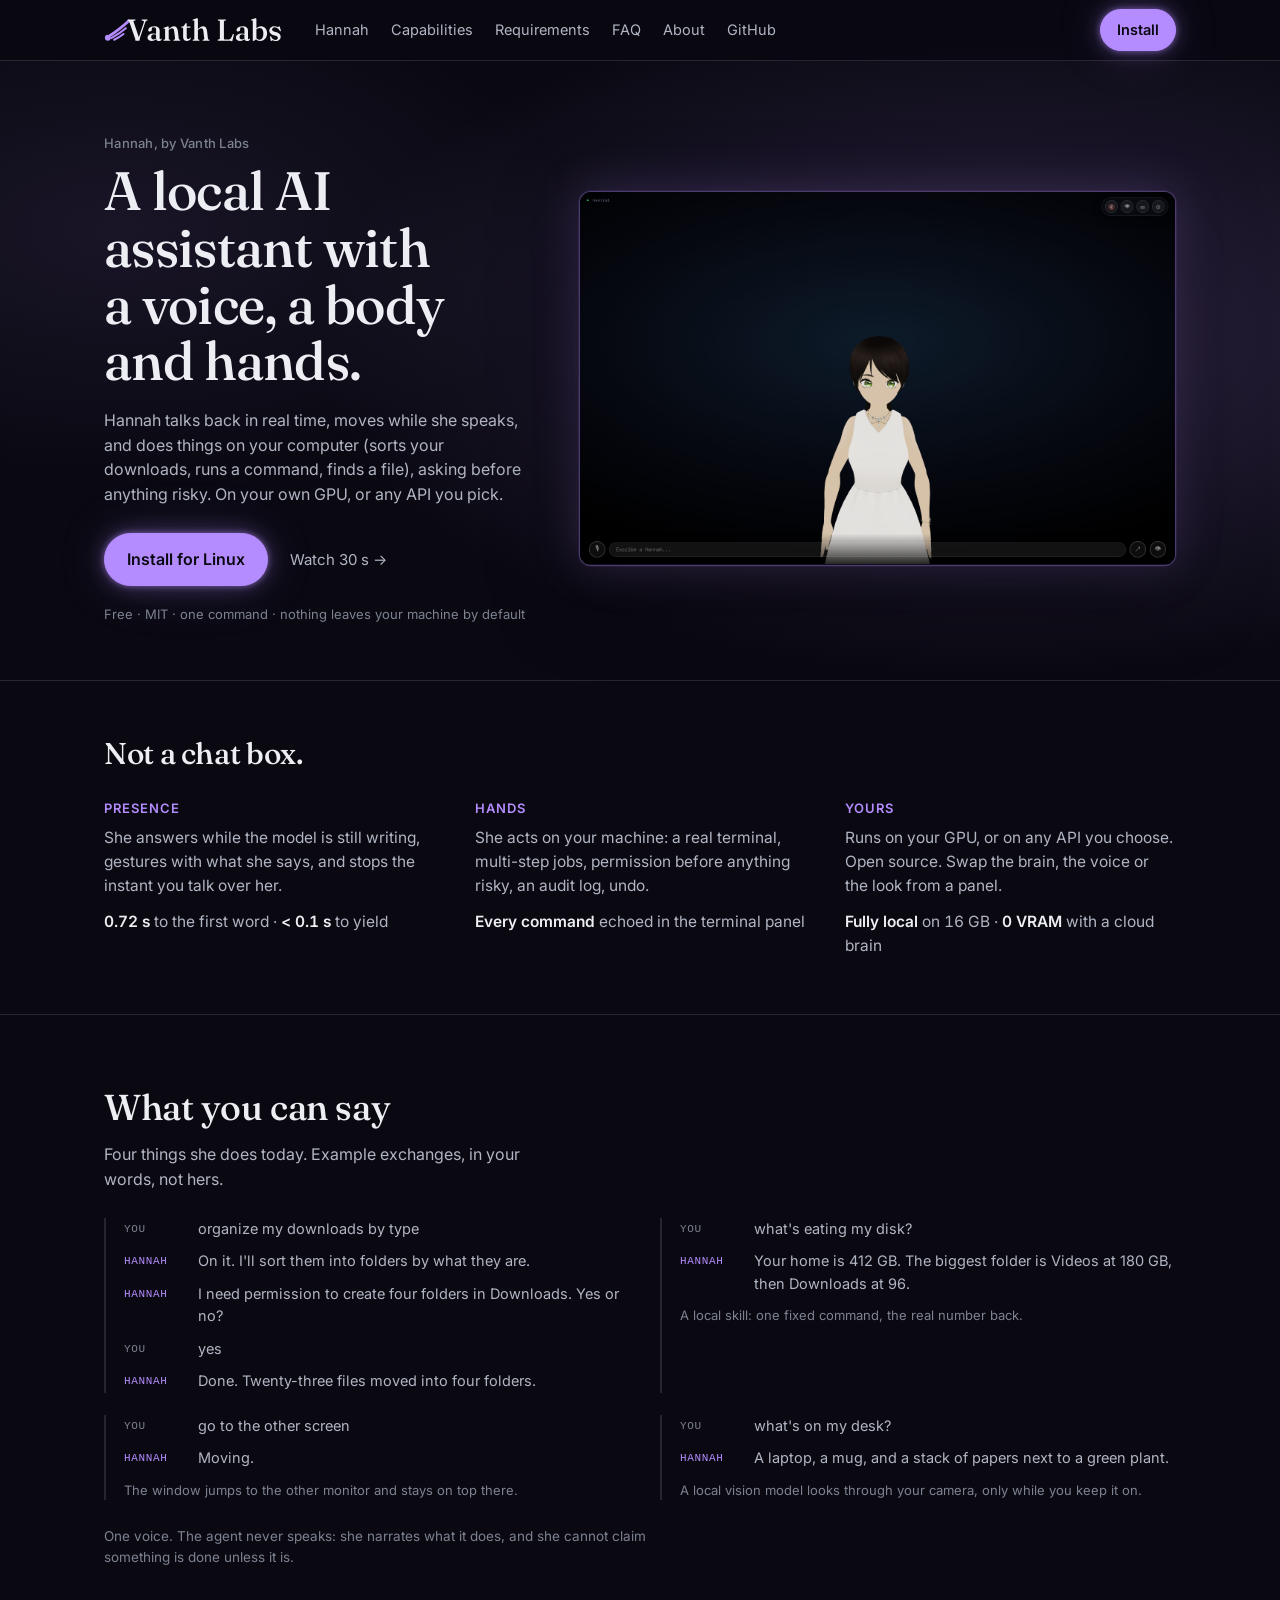
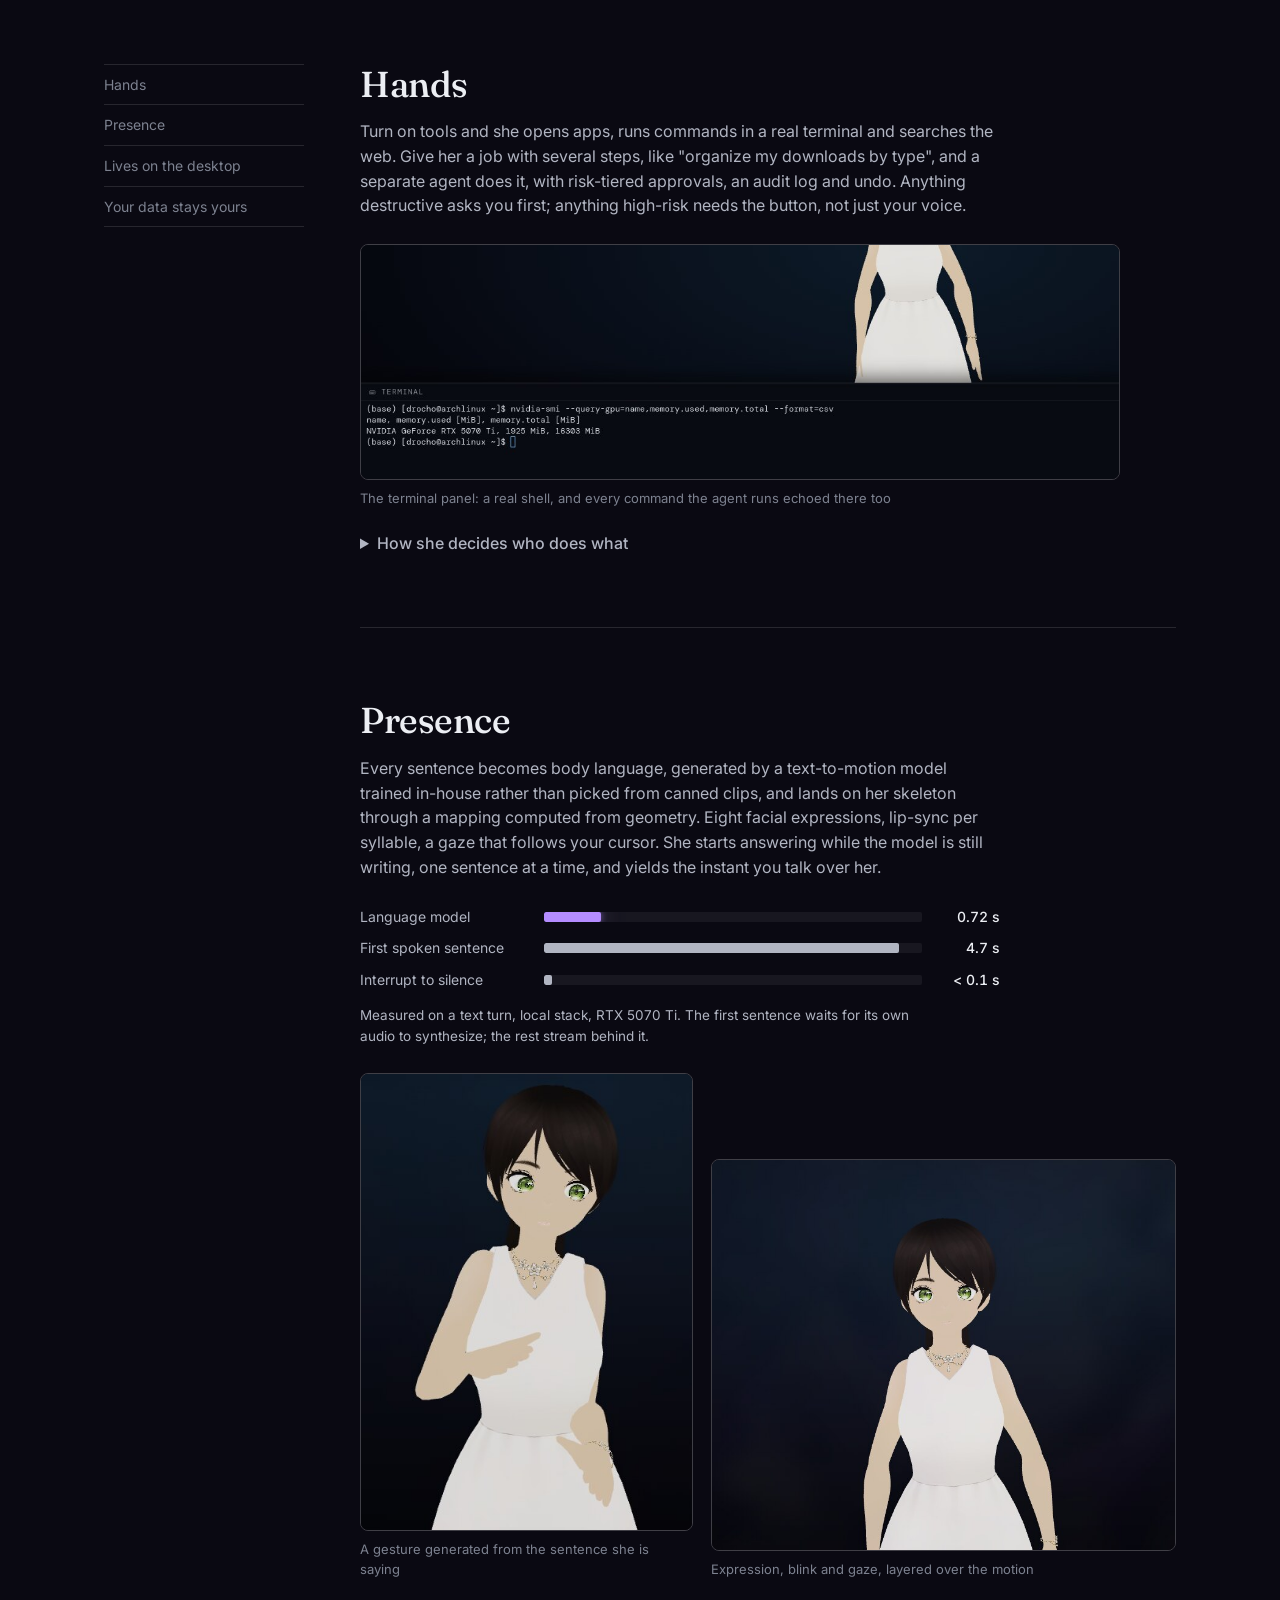
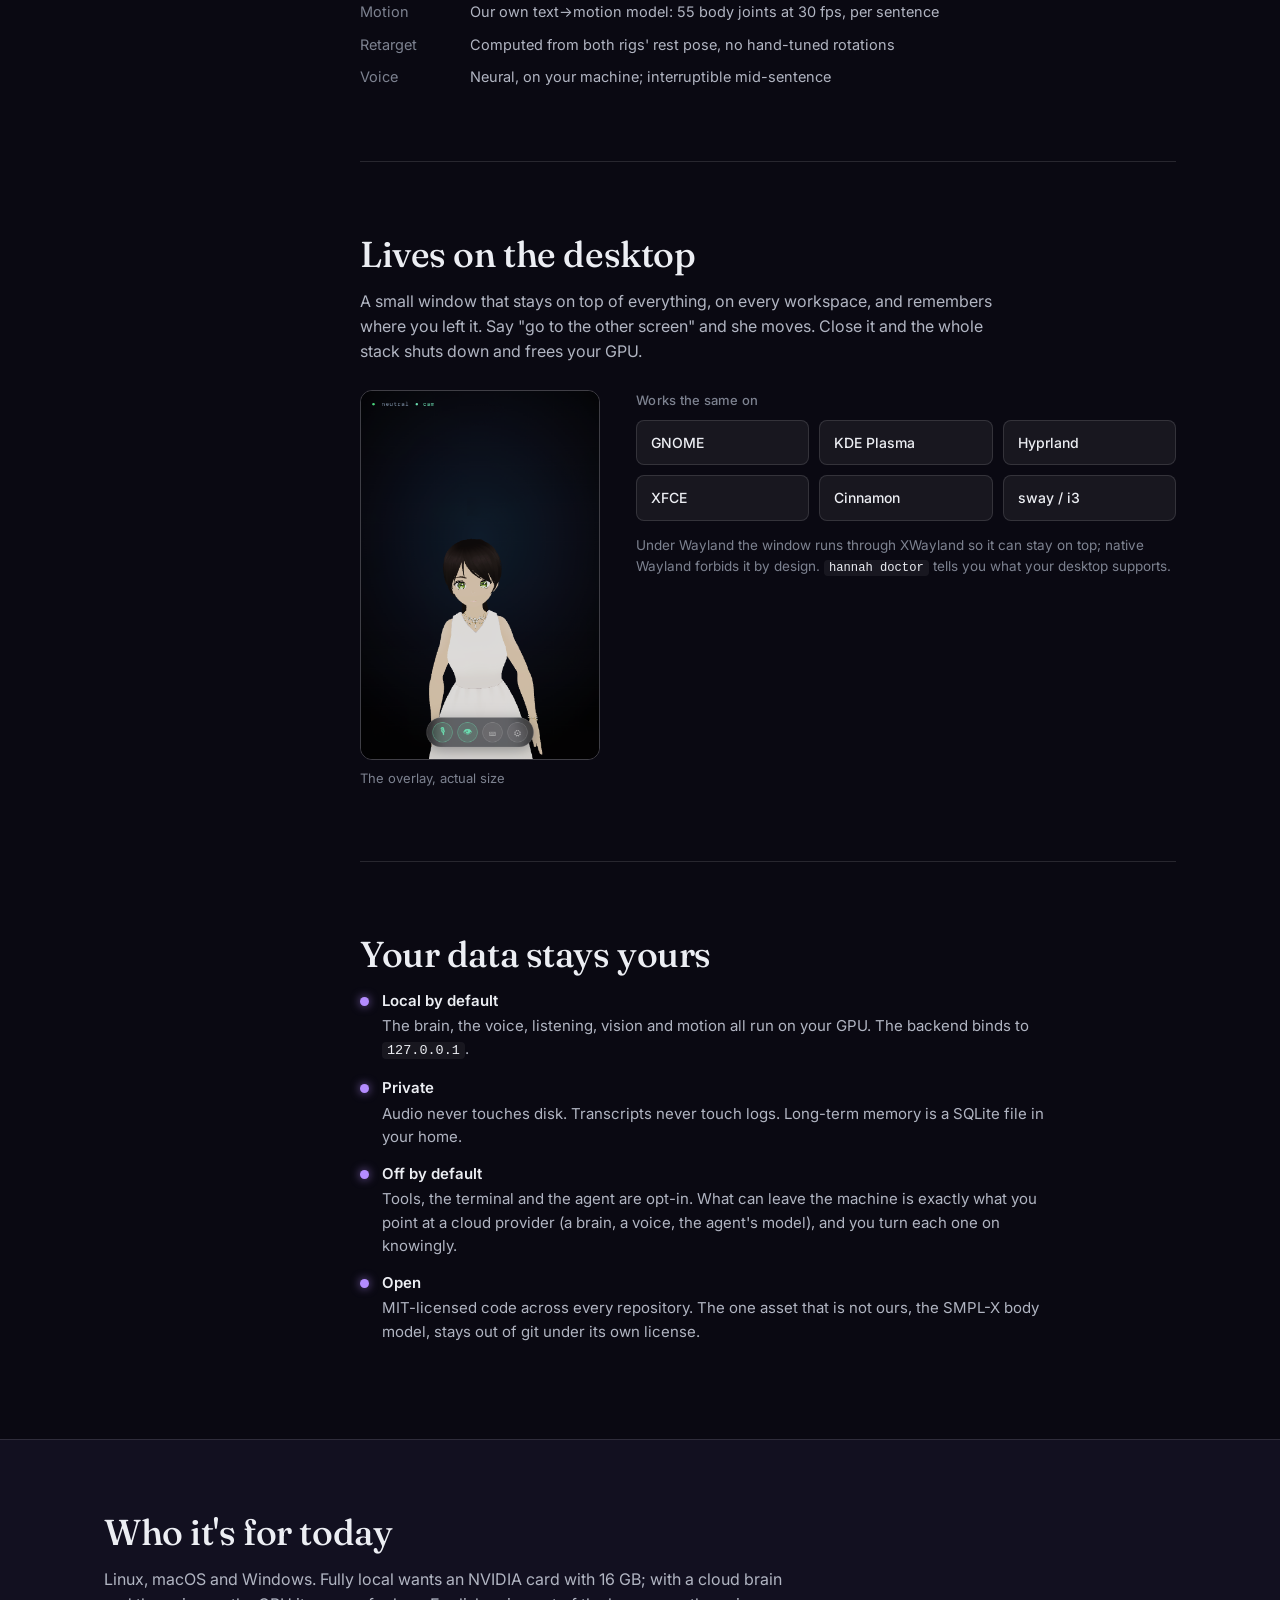
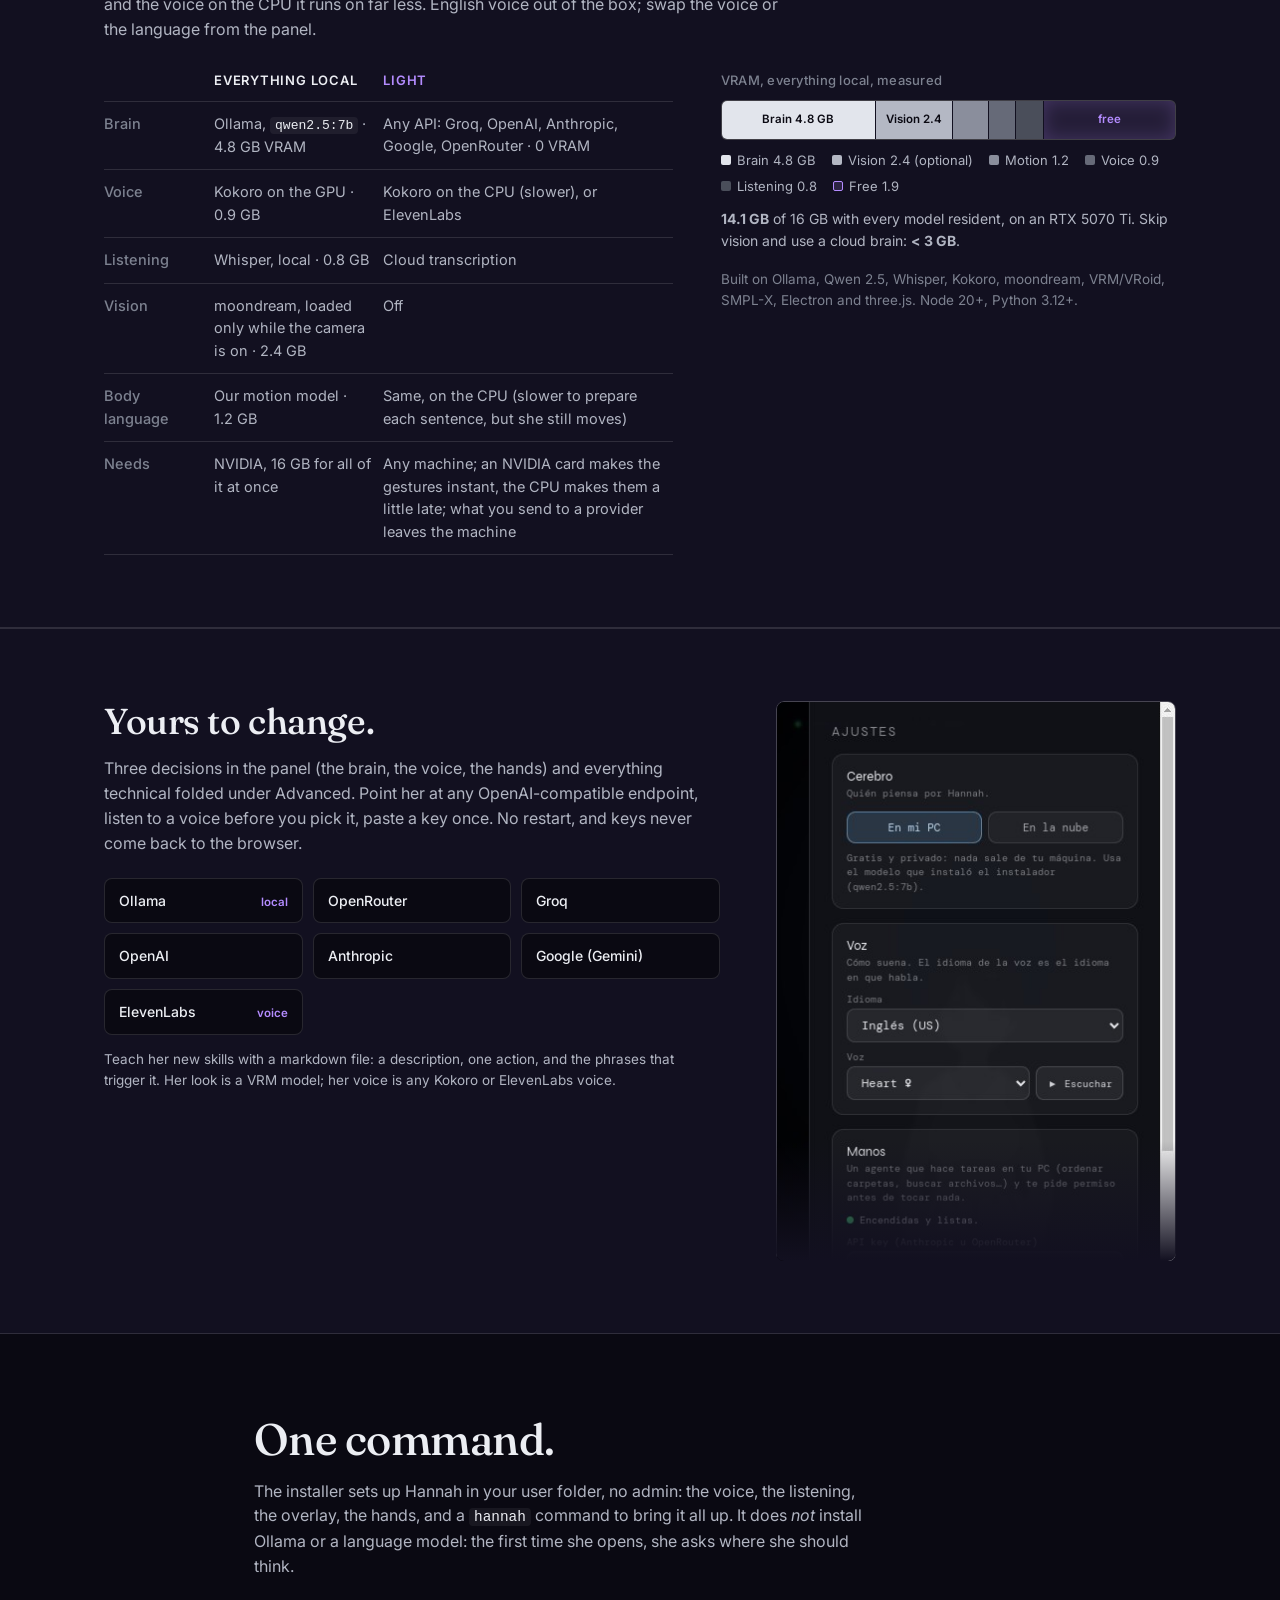
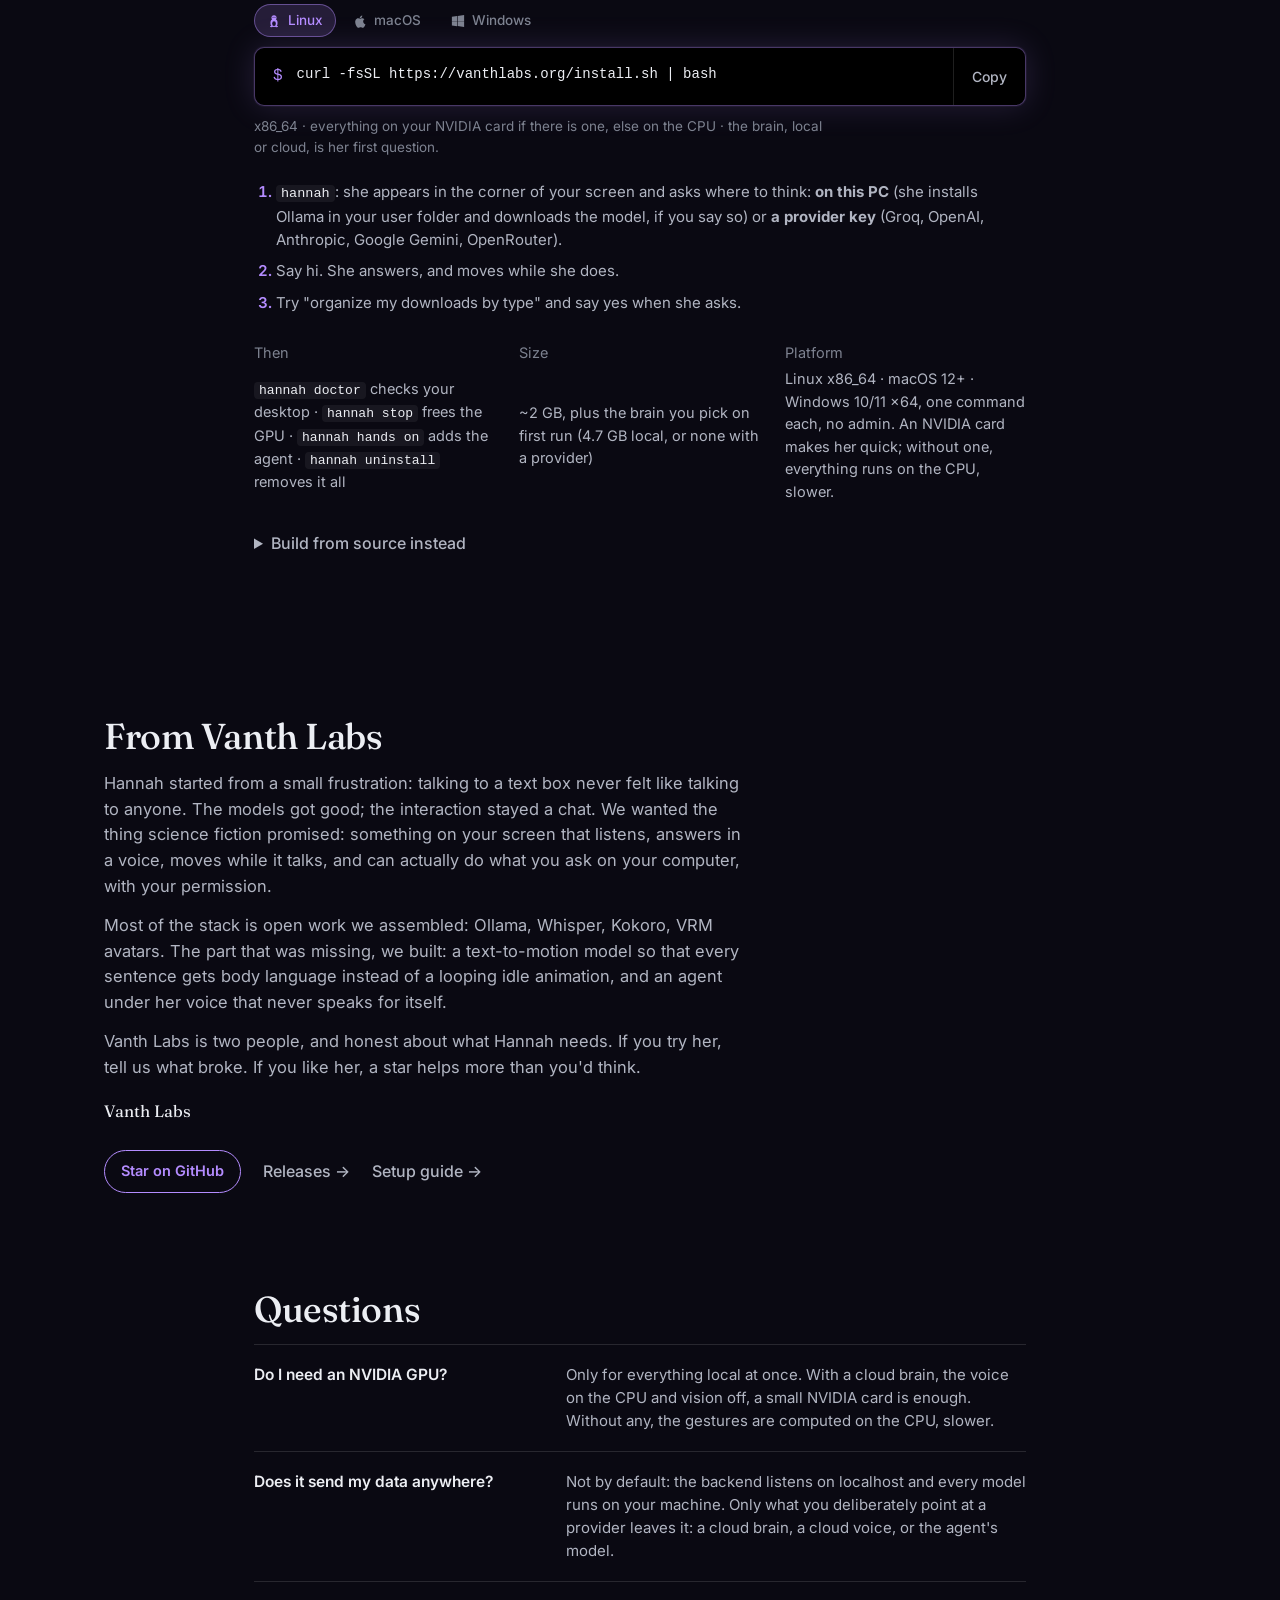
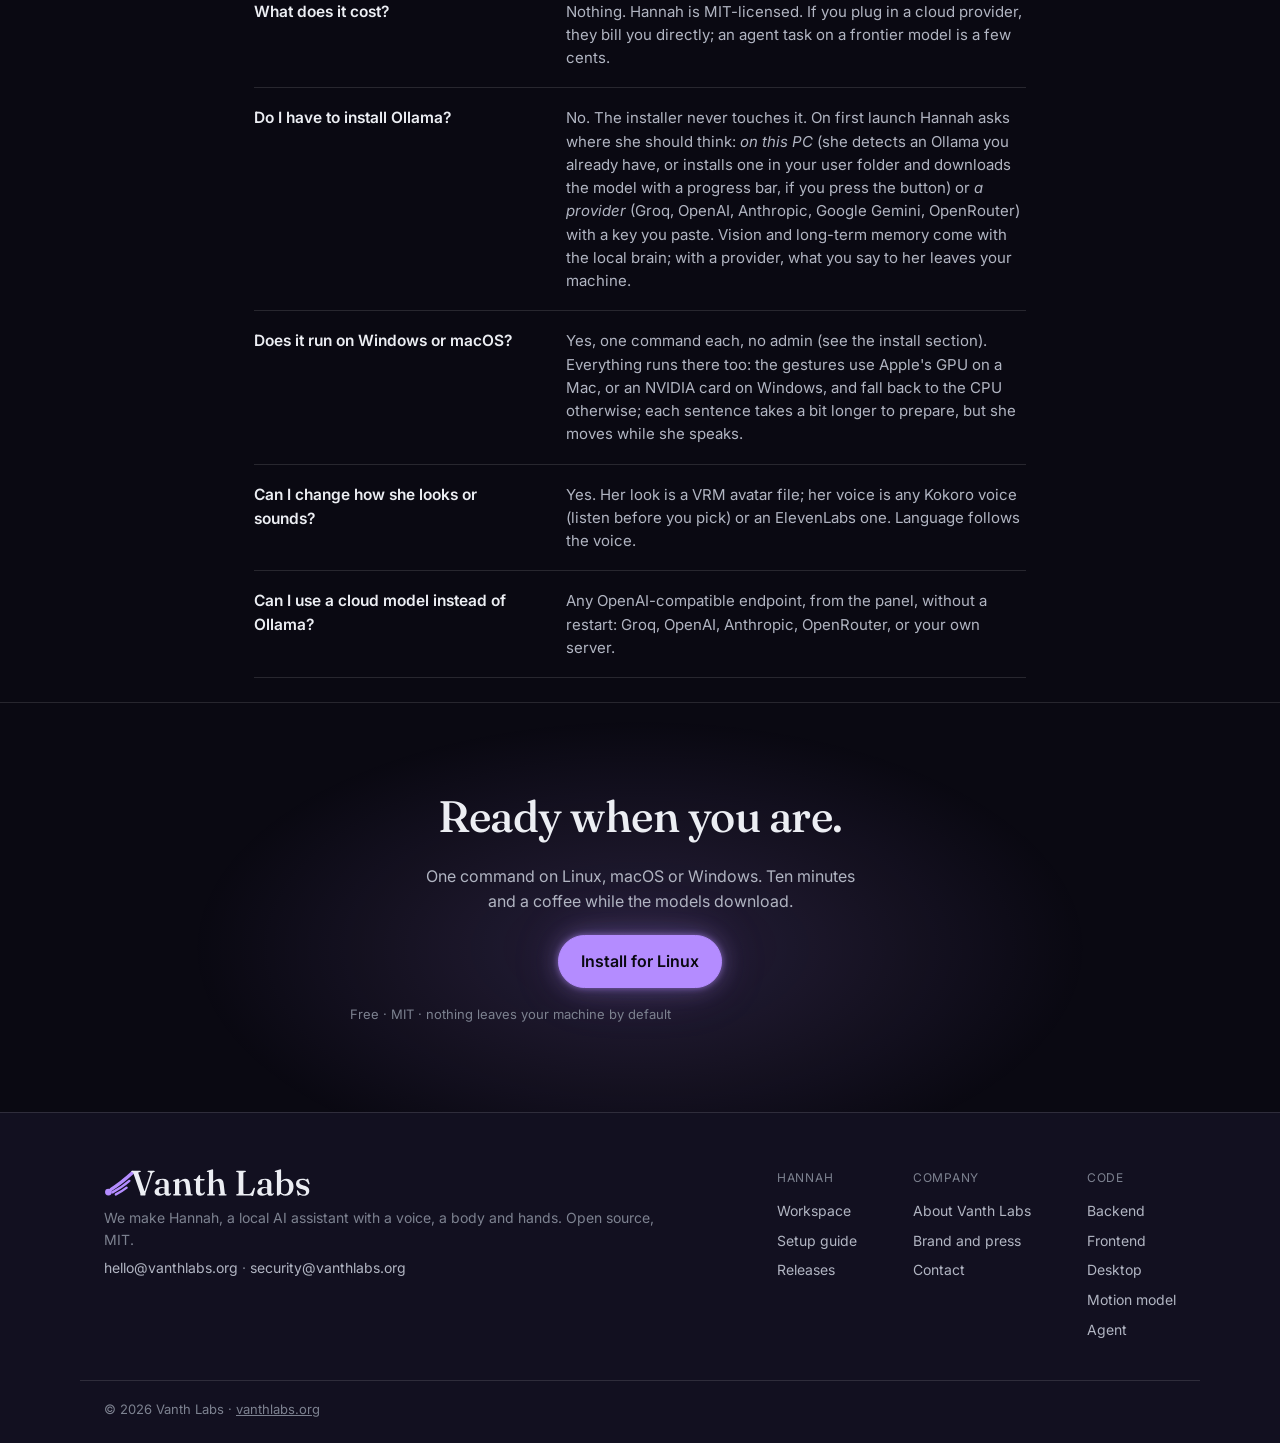
==== commit 8b4a550e: "Brand: the Vanth Labs wordmark (Fraunces outlines with the wing attached to the V), mark in three co" ====
--- a/index.html
+++ b/index.html
@@ -35,9 +35,18 @@
         "@id": "https://vanthlabs.org/#org",
         "name": "Vanth Labs",
         "url": "https://vanthlabs.org/",
-        "logo": "https://vanthlabs.org/assets/vanth-mark.svg",
+        "logo": "https://vanthlabs.org/assets/vanth-avatar-1024.png",
+        "image": "https://vanthlabs.org/assets/og-vanth.png",
         "email": "hello@vanthlabs.org",
-        "sameAs": ["https://github.com/Hannah-Motion-Lab"]
+        "sameAs": ["https://github.com/Vanth-Labs"]
+      },
+      {
+        "@type": "WebSite",
+        "@id": "https://vanthlabs.org/#website",
+        "url": "https://vanthlabs.org/",
+        "name": "Vanth Labs",
+        "publisher": { "@id": "https://vanthlabs.org/#org" },
+        "inLanguage": "en"
       },
       {
         "@type": "SoftwareApplication",
@@ -79,13 +88,14 @@
 
 <header class="nav">
   <div class="wrap nav-inner">
-    <a class="brand" href="/"><span class="brand-mark" aria-hidden="true">V</span>Vanth Labs</a>
+    <a class="brand" href="/"><img src="/assets/vanth-wordmark-header.svg" alt="Vanth Labs" width="179" height="24" decoding="async"></a>
     <nav class="nav-links" aria-label="Site">
       <a href="#hero-title">Hannah</a>
       <a href="#capabilities">Capabilities</a>
       <a href="#fit">Requirements</a>
       <a href="#faq">FAQ</a>
-      <a href="https://github.com/Hannah-Motion-Lab/workspace" target="_blank" rel="noopener">GitHub</a>
+      <a href="/about/">About</a>
+      <a href="https://github.com/Vanth-Labs/workspace" target="_blank" rel="noopener">GitHub</a>
     </nav>
     <a class="btn btn-dark" href="#install">Install</a>
   </div>
@@ -93,8 +103,11 @@
 
 <main>
 
-  <!-- HERO: the thesis in one line, and the product moving. The <video> shows its poster until
-       assets/demo.webm / demo.mp4 exist (recorded by the maker; script in the plan). -->
+  <!-- HERO: the thesis in one line, and the product moving. The <video> shows its poster until the
+       demo exists. When assets/demo.webm / demo.mp4 are recorded, add back inside the <video>:
+         <source src="assets/demo.webm" type="video/webm">
+         <source src="assets/demo.mp4" type="video/mp4">
+       (they are left out on purpose: a missing source is a 404 in every visitor's console). -->
   <section class="hero wrap" aria-labelledby="hero-title">
     <div class="hero-copy">
       <p class="sub">Hannah, by Vanth Labs</p>
@@ -109,8 +122,6 @@
     <figure class="hero-shot">
       <video id="demo" poster="assets/app.jpg" width="1600" height="1000" autoplay muted loop playsinline preload="metadata"
         aria-label="30-second demo of Hannah: she greets, sorts a downloads folder after asking permission, moves to the other screen, and the terminal panel shows what ran">
-        <source src="assets/demo.webm" type="video/webm">
-        <source src="assets/demo.mp4" type="video/mp4">
       </video>
     </figure>
   </section>
@@ -327,12 +338,12 @@
       </dl>
       <details class="source">
         <summary>Build from source instead</summary>
-<pre><code>git clone https://github.com/Hannah-Motion-Lab/workspace.git Hannah-Motion
+<pre><code>git clone https://github.com/Vanth-Labs/workspace.git Hannah-Motion
 cd Hannah-Motion
-git clone https://github.com/Hannah-Motion-Lab/backend.git      hannah-backend
-git clone https://github.com/Hannah-Motion-Lab/frontend.git     hannah-frontend
-git clone https://github.com/Hannah-Motion-Lab/motion-model.git hannah-motion-lab
-git clone https://github.com/Hannah-Motion-Lab/desktop.git      hannah-desktop
+git clone https://github.com/Vanth-Labs/backend.git      hannah-backend
+git clone https://github.com/Vanth-Labs/frontend.git     hannah-frontend
+git clone https://github.com/Vanth-Labs/motion-model.git hannah-motion-lab
+git clone https://github.com/Vanth-Labs/desktop.git      hannah-desktop
 cat SETUP.md</code></pre>
       </details>
     </div>
@@ -348,9 +359,9 @@
       <p class="letter-sign">Vanth Labs</p>
     </div>
     <div class="letter-links">
-      <a class="btn btn-ghost" href="https://github.com/Hannah-Motion-Lab/workspace" target="_blank" rel="noopener">Star on GitHub</a>
-      <a class="link-arrow" href="https://github.com/Hannah-Motion-Lab/desktop/releases" target="_blank" rel="noopener">Releases</a>
-      <a class="link-arrow" href="https://github.com/Hannah-Motion-Lab/workspace/blob/main/SETUP.md" target="_blank" rel="noopener">Setup guide</a>
+      <a class="btn btn-ghost" href="https://github.com/Vanth-Labs/workspace" target="_blank" rel="noopener">Star on GitHub</a>
+      <a class="link-arrow" href="https://github.com/Vanth-Labs/desktop/releases" target="_blank" rel="noopener">Releases</a>
+      <a class="link-arrow" href="https://github.com/Vanth-Labs/workspace/blob/main/SETUP.md" target="_blank" rel="noopener">Setup guide</a>
     </div>
   </section>
 
@@ -385,24 +396,30 @@
 <footer class="footer">
   <div class="wrap footer-inner">
     <div>
-      <p class="footer-brand">Vanth Labs</p>
+      <p class="footer-brand"><a href="/"><img src="/assets/vanth-wordmark-header.svg" alt="Vanth Labs" width="209" height="28" loading="lazy" decoding="async"></a></p>
       <p class="footer-tag">We make Hannah, a local AI assistant with a voice, a body and hands. Open source, MIT.</p>
       <p class="footer-tag"><a href="mailto:hello@vanthlabs.org">hello@vanthlabs.org</a> &middot; <a href="mailto:security@vanthlabs.org">security@vanthlabs.org</a></p>
     </div>
     <nav class="footer-cols" aria-label="Project links">
       <div>
         <p class="footer-h">Hannah</p>
-        <a href="https://github.com/Hannah-Motion-Lab/workspace" target="_blank" rel="noopener">Workspace</a>
-        <a href="https://github.com/Hannah-Motion-Lab/workspace/blob/main/SETUP.md" target="_blank" rel="noopener">Setup guide</a>
-        <a href="https://github.com/Hannah-Motion-Lab/desktop/releases" target="_blank" rel="noopener">Releases</a>
+        <a href="https://github.com/Vanth-Labs/workspace" target="_blank" rel="noopener">Workspace</a>
+        <a href="https://github.com/Vanth-Labs/workspace/blob/main/SETUP.md" target="_blank" rel="noopener">Setup guide</a>
+        <a href="https://github.com/Vanth-Labs/desktop/releases" target="_blank" rel="noopener">Releases</a>
+      </div>
+      <div>
+        <p class="footer-h">Company</p>
+        <a href="/about/">About Vanth Labs</a>
+        <a href="/brand/">Brand and press</a>
+        <a href="mailto:hello@vanthlabs.org">Contact</a>
       </div>
       <div>
         <p class="footer-h">Code</p>
-        <a href="https://github.com/Hannah-Motion-Lab/backend" target="_blank" rel="noopener">Backend</a>
-        <a href="https://github.com/Hannah-Motion-Lab/frontend" target="_blank" rel="noopener">Frontend</a>
-        <a href="https://github.com/Hannah-Motion-Lab/desktop" target="_blank" rel="noopener">Desktop</a>
-        <a href="https://github.com/Hannah-Motion-Lab/motion-model" target="_blank" rel="noopener">Motion model</a>
-        <a href="https://github.com/Hannah-Motion-Lab/agent" target="_blank" rel="noopener">Agent</a>
+        <a href="https://github.com/Vanth-Labs/backend" target="_blank" rel="noopener">Backend</a>
+        <a href="https://github.com/Vanth-Labs/frontend" target="_blank" rel="noopener">Frontend</a>
+        <a href="https://github.com/Vanth-Labs/desktop" target="_blank" rel="noopener">Desktop</a>
+        <a href="https://github.com/Vanth-Labs/motion-model" target="_blank" rel="noopener">Motion model</a>
+        <a href="https://github.com/Vanth-Labs/agent" target="_blank" rel="noopener">Agent</a>
       </div>
     </nav>
   </div>
--- a/styles.css
+++ b/styles.css
@@ -84,8 +84,8 @@
 /* ── nav ─────────────────────────────────────────────────────────────────── */
 .nav { position: sticky; top: 0; z-index: 10; background: rgba(10, 9, 18, 0.88); backdrop-filter: blur(6px); border-bottom: 1px solid var(--fog-2); }
 .nav-inner { display: flex; align-items: center; gap: 32px; height: 60px; }
-.brand { display: inline-flex; align-items: center; gap: 9px; font-family: var(--serif); font-size: 19px; font-weight: 500; text-decoration: none; }
-.brand-mark { display: inline-grid; place-items: center; width: 26px; height: 26px; border-radius: 7px; background: var(--neon); color: var(--void); font-size: 15px; box-shadow: var(--neon-glow); }
+.brand { display: inline-flex; align-items: center; text-decoration: none; }
+.brand img { display: block; height: 24px; width: auto; }
 .nav-links { display: flex; gap: 22px; margin-right: auto; }
 .nav-links a { font-size: 14.5px; color: var(--text-2); text-decoration: none; }
 .nav-links a:hover { color: var(--text); }
@@ -261,7 +261,8 @@
 /* ── footer ──────────────────────────────────────────────────────────────── */
 .footer { background: var(--panel); color: var(--text); border-top: 1px solid var(--fog-2); padding: 56px 0 28px; }
 .footer-inner { display: flex; justify-content: space-between; gap: 40px; flex-wrap: wrap; }
-.footer-brand { font-family: var(--serif); font-size: 22px; }
+.footer-brand { margin-bottom: 10px; }
+.footer-brand img { display: block; height: 28px; width: auto; }
 .footer-tag { margin-top: 6px; font-size: 14px; color: var(--text-3); }
 .footer-tag a { color: var(--text-2); text-decoration: none; }
 .footer-tag a:hover { color: var(--neon-bright); }
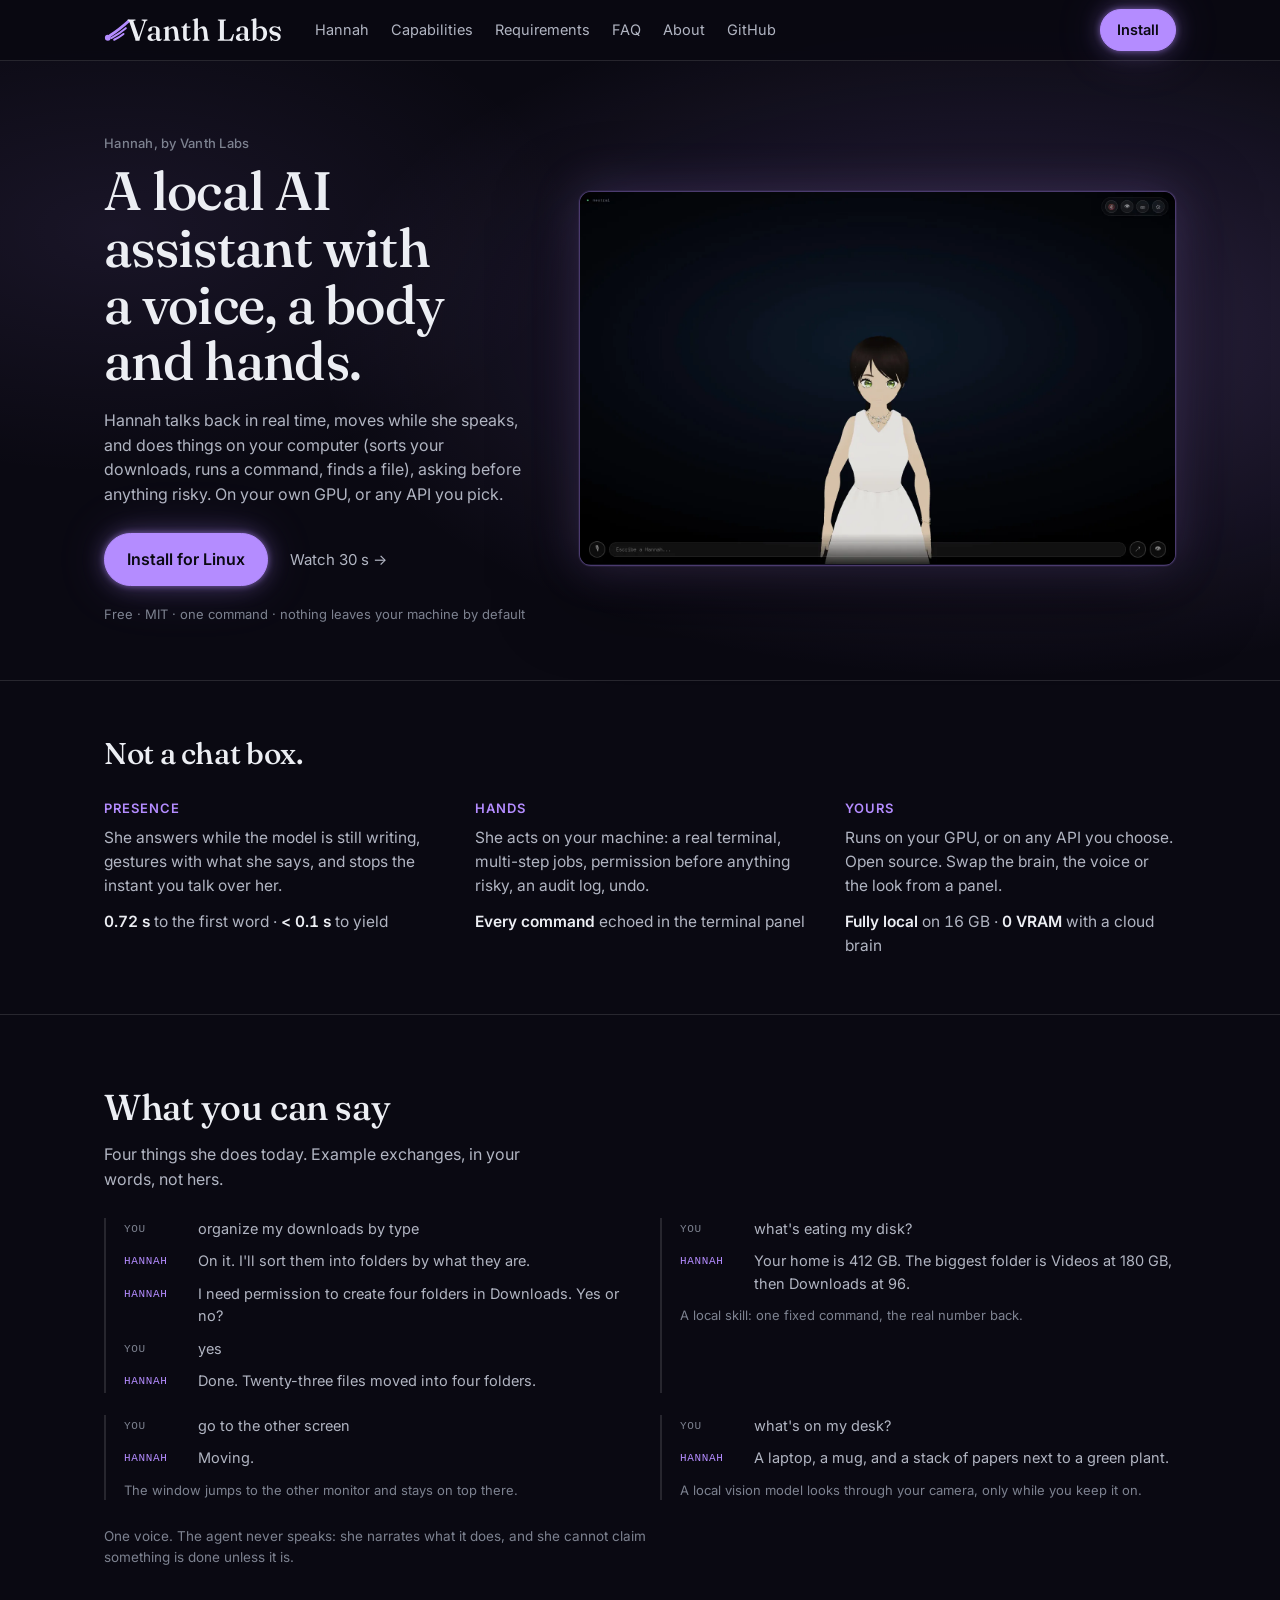
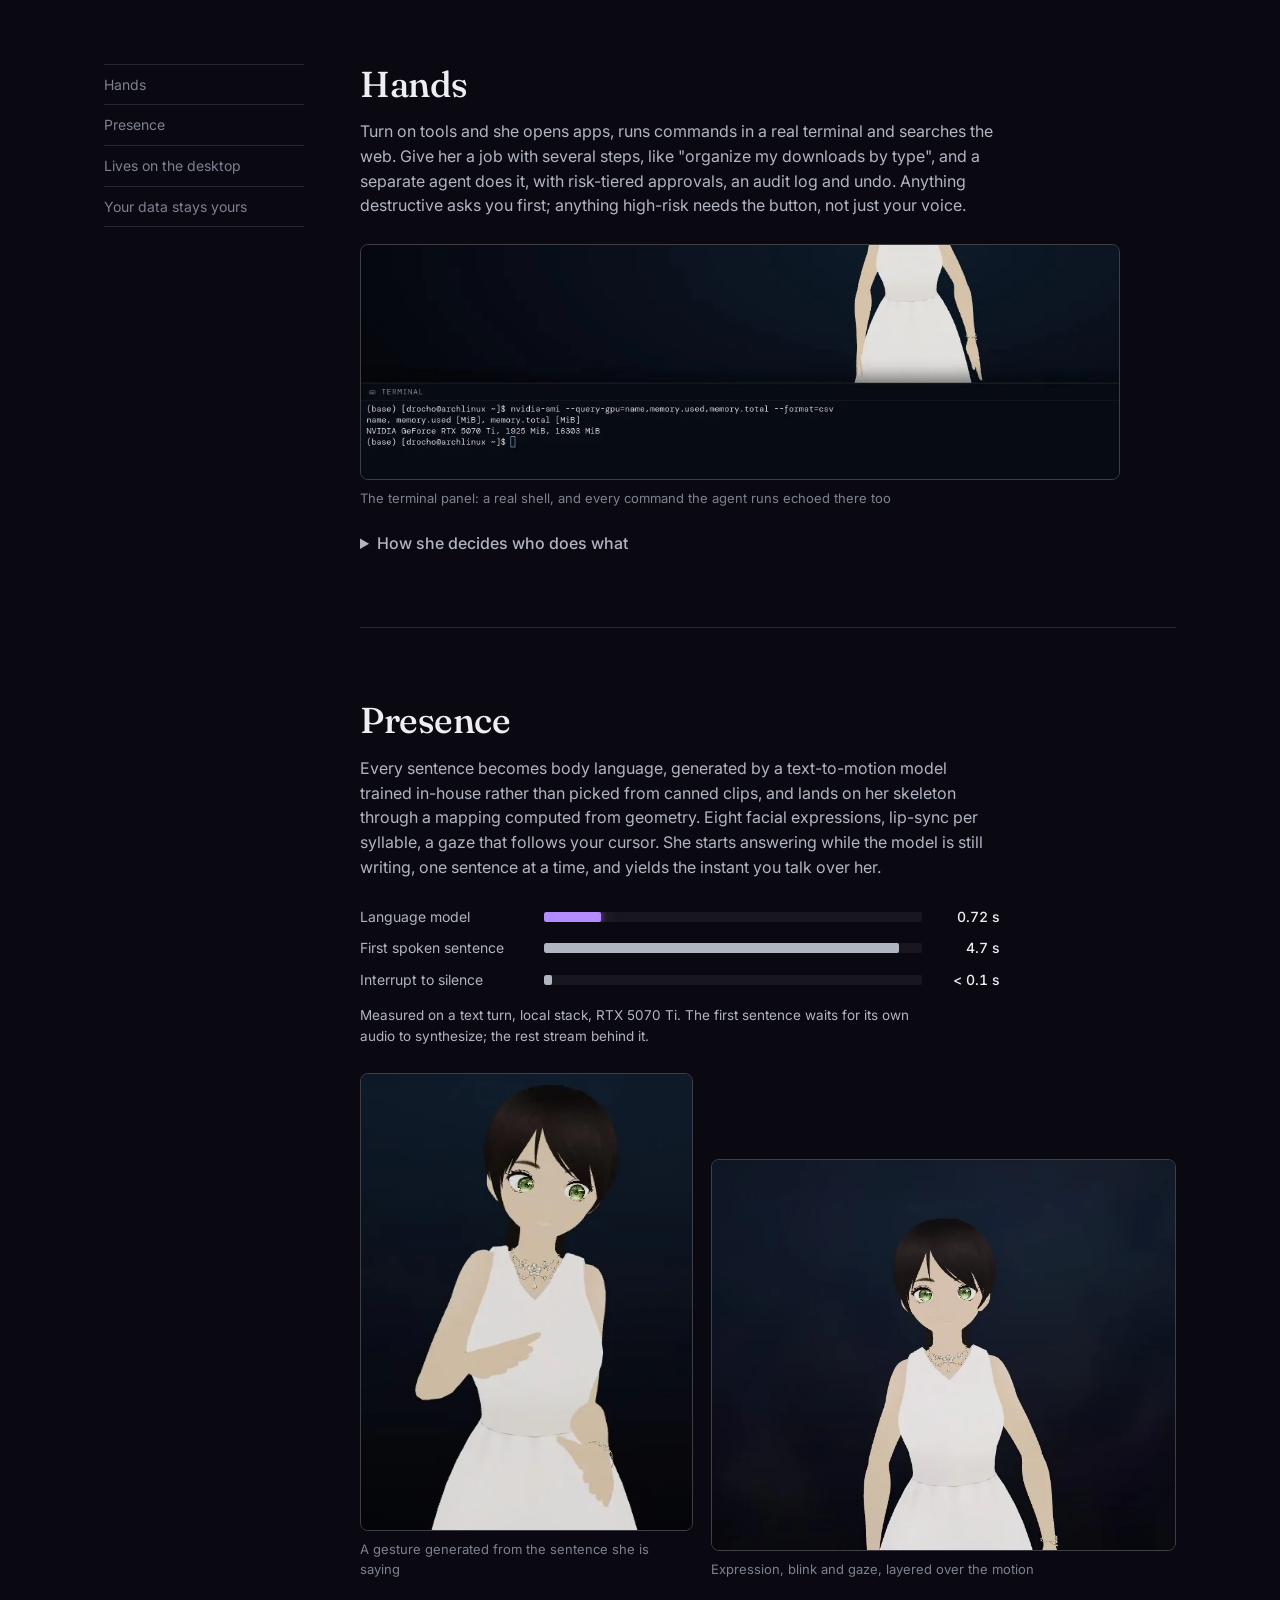
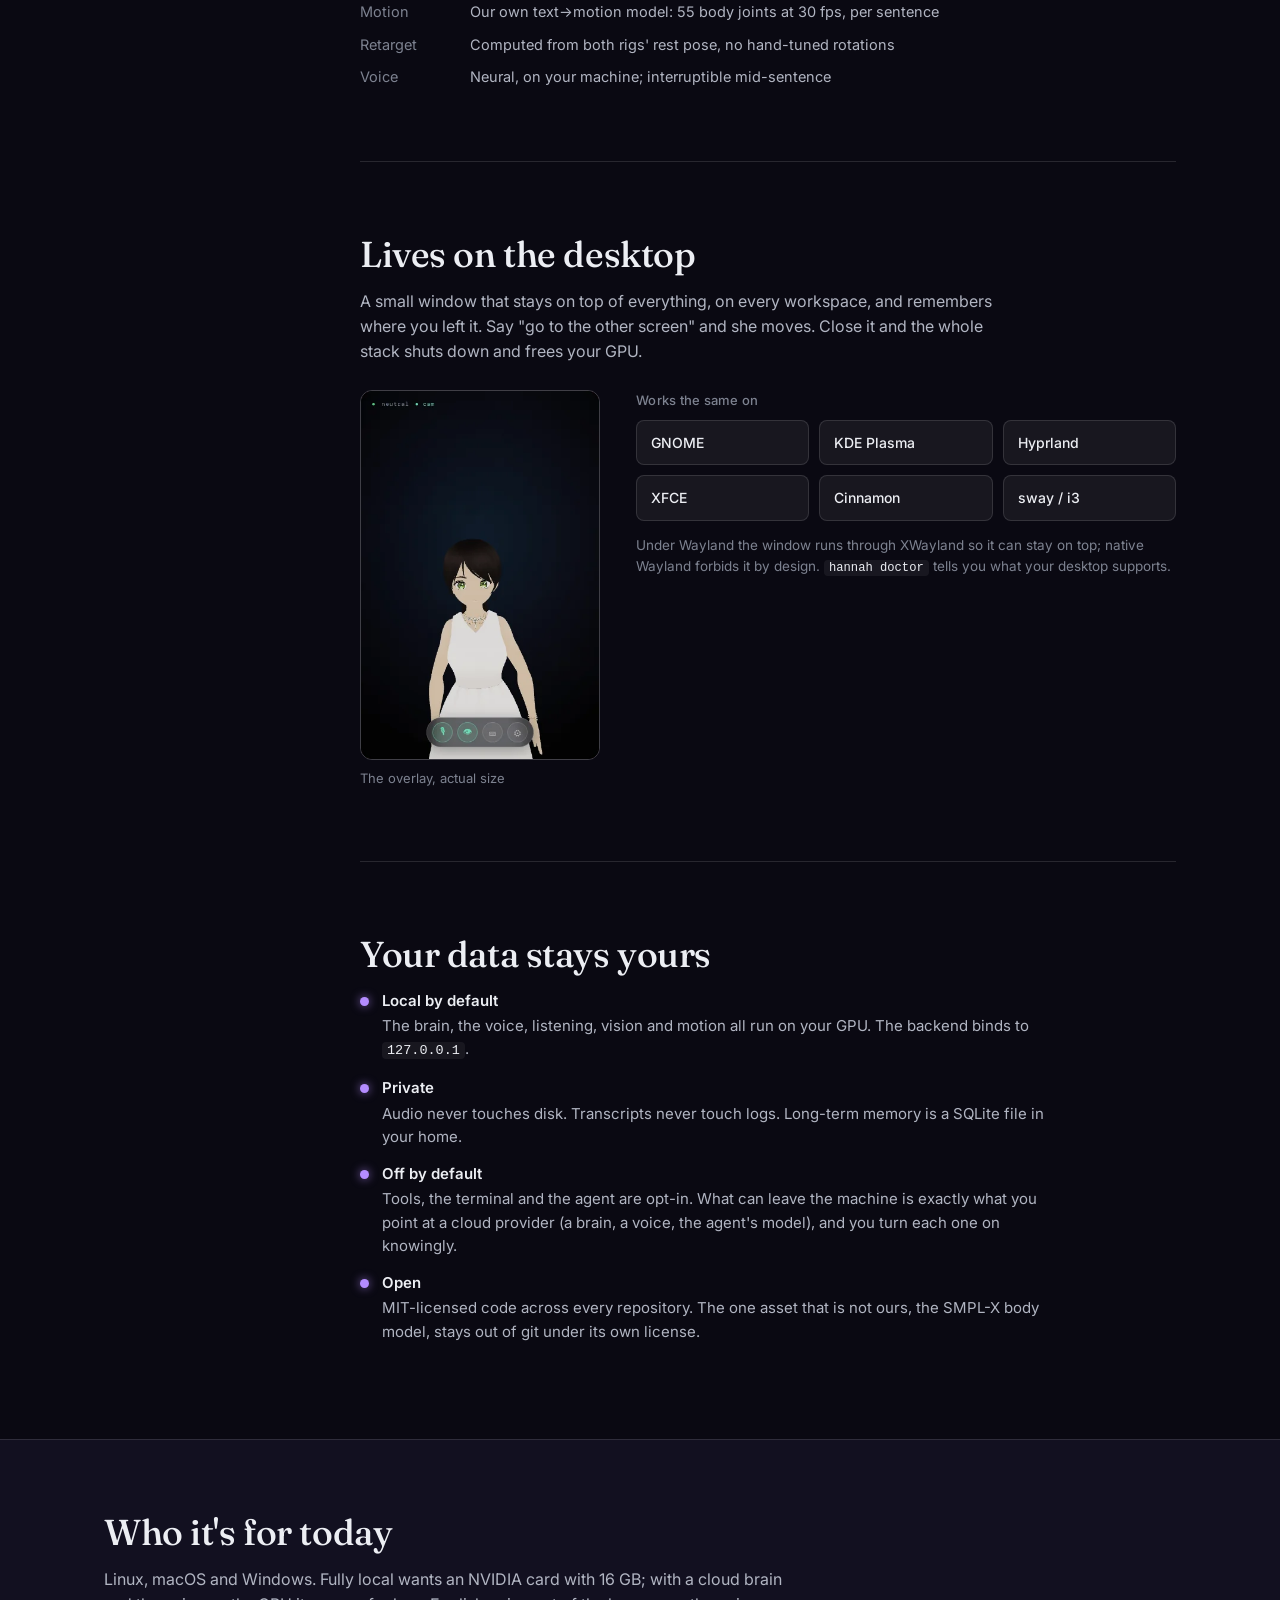
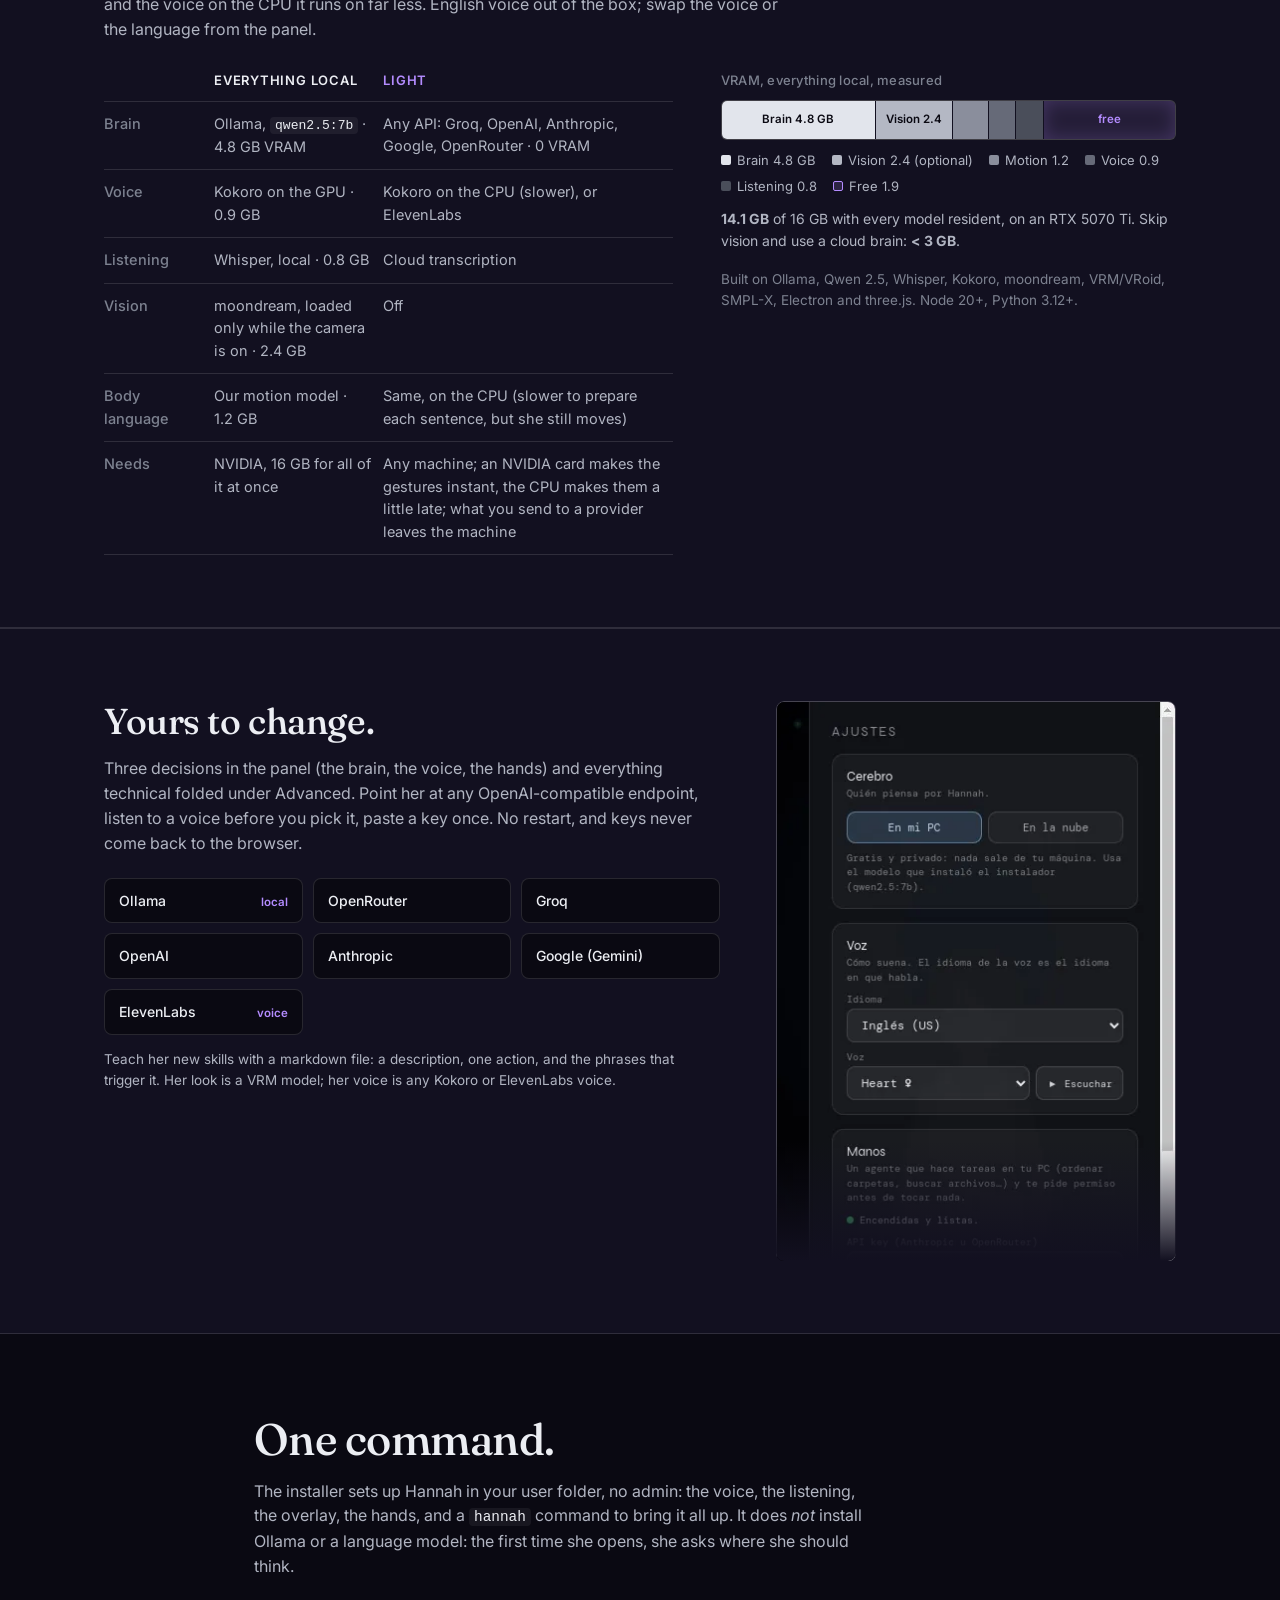
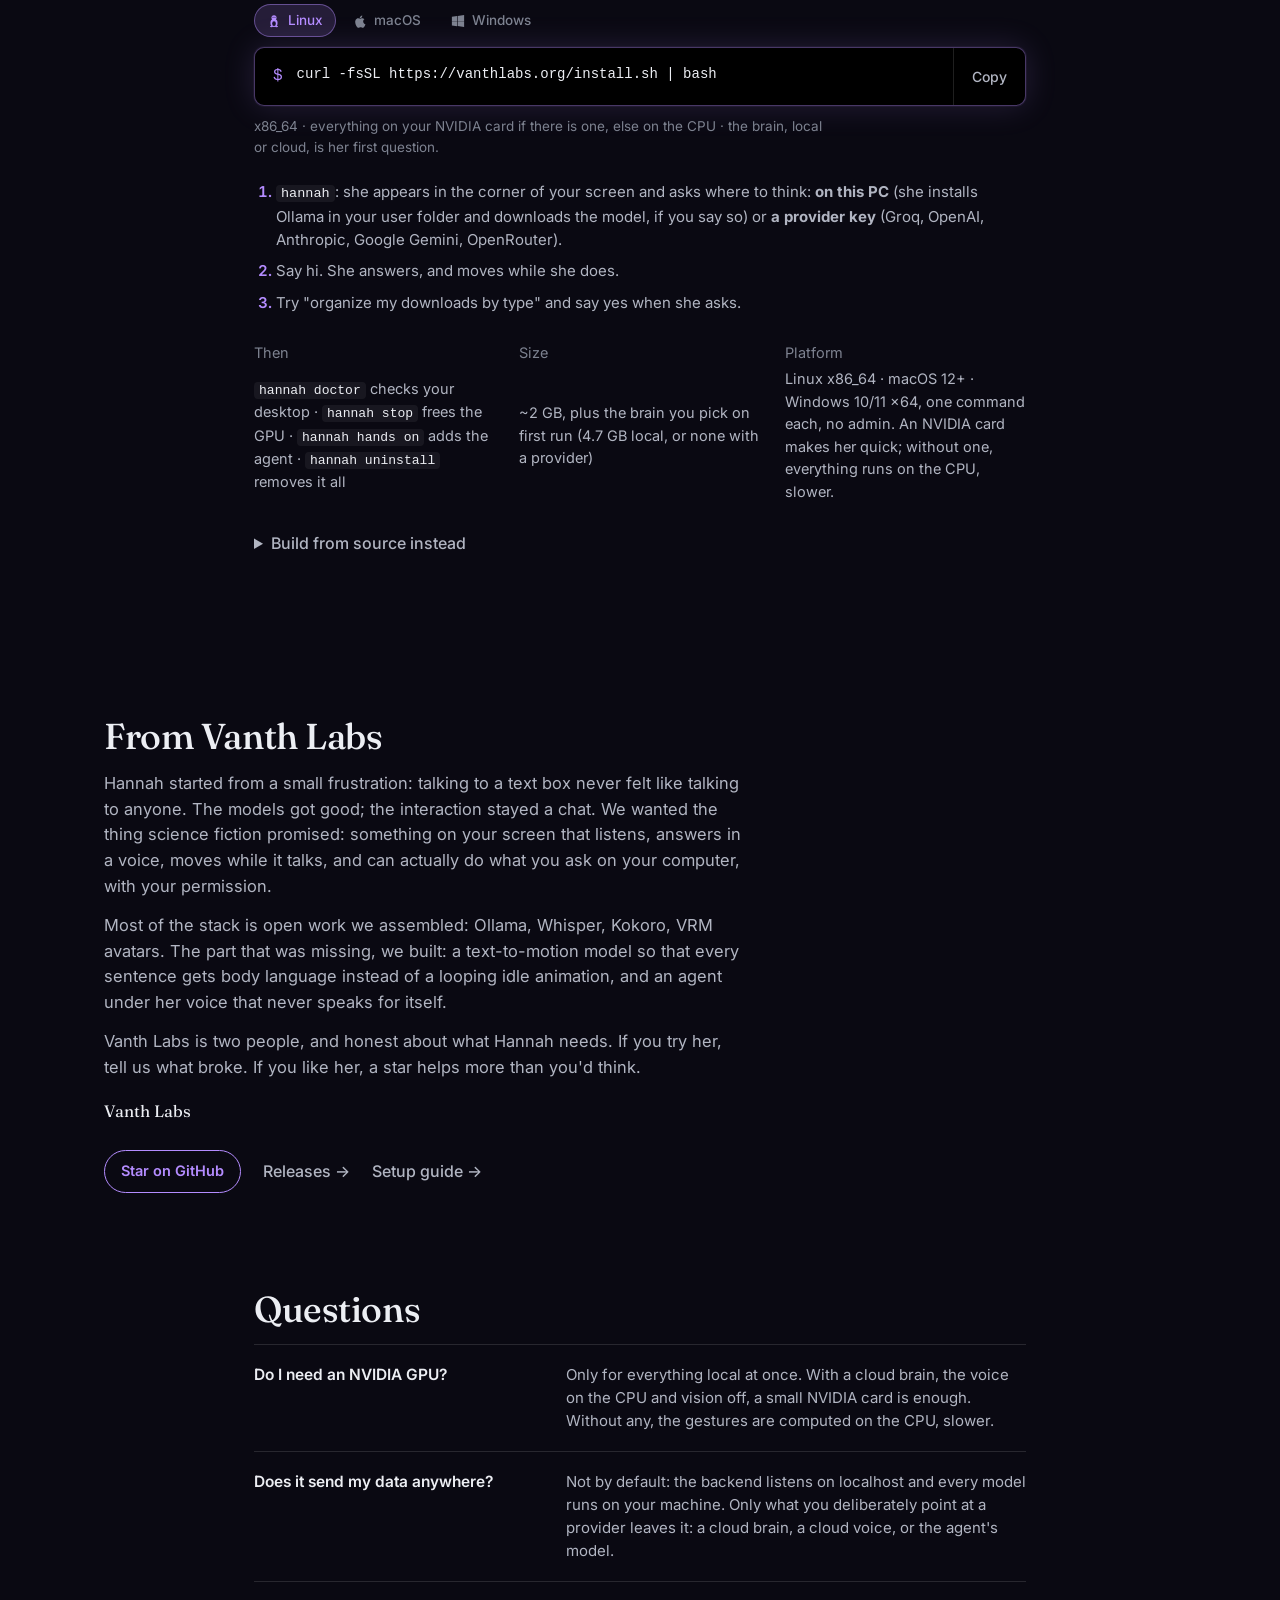
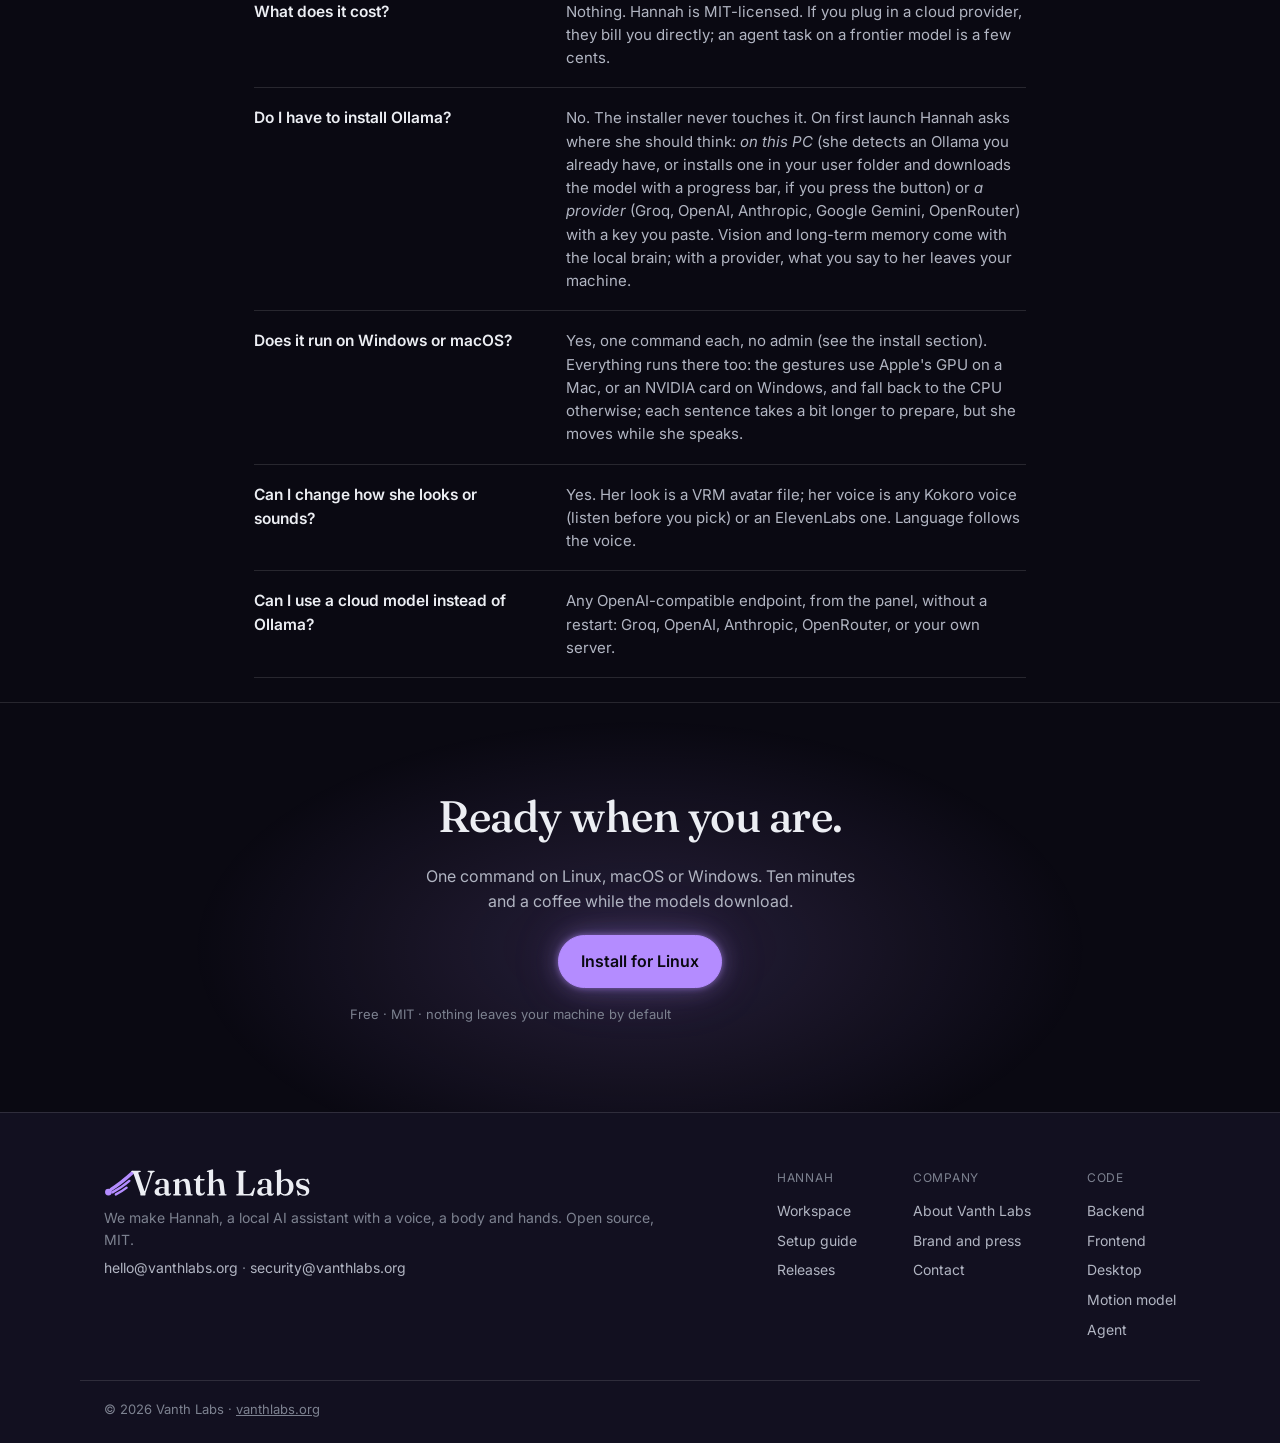
==== commit e93872e0: "SEO and performance: robots.txt names the AI crawlers explicitly, sitemap with the three pages, llms" ====
--- a/index.html
+++ b/index.html
@@ -25,6 +25,7 @@
   <meta name="twitter:description" content="Open source. Runs on your own PC. Talks, moves while she speaks, and acts on your computer with your permission.">
   <meta name="twitter:image" content="https://vanthlabs.org/assets/app.jpg">
   <link rel="icon" href="/favicon.svg" type="image/svg+xml">
+  <link rel="preload" as="image" href="assets/app.webp" fetchpriority="high">
   <link rel="sitemap" type="application/xml" href="/sitemap.xml">
   <script type="application/ld+json">
   {
@@ -120,7 +121,7 @@
       <p class="hero-fine">Free &middot; MIT &middot; one command &middot; nothing leaves your machine by default</p>
     </div>
     <figure class="hero-shot">
-      <video id="demo" poster="assets/app.jpg" width="1600" height="1000" autoplay muted loop playsinline preload="metadata"
+      <video id="demo" poster="assets/app.webp" width="1600" height="1000" autoplay muted loop playsinline preload="metadata"
         aria-label="30-second demo of Hannah: she greets, sorts a downloads folder after asking permission, moves to the other screen, and the terminal panel shows what ran">
       </video>
     </figure>
@@ -195,7 +196,7 @@
       <article id="c-hands" class="cap">
         <h2>Hands</h2>
         <p>Turn on tools and she opens apps, runs commands in a real terminal and searches the web. Give her a job with several steps, like "organize my downloads by type", and a separate agent does it, with risk-tiered approvals, an audit log and undo. Anything destructive asks you first; anything high-risk needs the button, not just your voice.</p>
-        <figure class="wide-shot"><img src="assets/terminal.jpg" width="1100" height="340" alt="Hannah's window split with a real terminal panel at the bottom" loading="lazy"><figcaption>The terminal panel: a real shell, and every command the agent runs echoed there too</figcaption></figure>
+        <figure class="wide-shot"><picture><source type="image/webp" srcset="assets/terminal.webp"><img src="assets/terminal.jpg" width="1100" height="340" alt="Hannah's window split with a real terminal panel at the bottom" loading="lazy"></picture><figcaption>The terminal panel: a real shell, and every command the agent runs echoed there too</figcaption></figure>
         <details class="how">
           <summary>How she decides who does what</summary>
           <dl class="facts">
@@ -216,8 +217,8 @@
         </div>
         <p class="src">Measured on a text turn, local stack, RTX 5070 Ti. The first sentence waits for its own audio to synthesize; the rest stream behind it.</p>
         <div class="shots-2">
-          <figure><img src="assets/gesture.jpg" width="420" height="580" alt="Hannah mid-sentence, one hand raised to her chest" loading="lazy"><figcaption>A gesture generated from the sentence she is saying</figcaption></figure>
-          <figure><img src="assets/portrait.jpg" width="760" height="640" alt="Close-up of Hannah's face looking at the viewer" loading="lazy"><figcaption>Expression, blink and gaze, layered over the motion</figcaption></figure>
+          <figure><picture><source type="image/webp" srcset="assets/gesture.webp"><img src="assets/gesture.jpg" width="420" height="580" alt="Hannah mid-sentence, one hand raised to her chest" loading="lazy"></picture><figcaption>A gesture generated from the sentence she is saying</figcaption></figure>
+          <figure><picture><source type="image/webp" srcset="assets/portrait.webp"><img src="assets/portrait.jpg" width="760" height="640" alt="Close-up of Hannah's face looking at the viewer" loading="lazy"></picture><figcaption>Expression, blink and gaze, layered over the motion</figcaption></figure>
         </div>
         <dl class="facts">
           <div><dt>Motion</dt><dd>Our own text&rarr;motion model: 55 body joints at 30&nbsp;fps, per sentence</dd></div>
@@ -230,7 +231,7 @@
         <h2>Lives on the desktop</h2>
         <p>A small window that stays on top of everything, on every workspace, and remembers where you left it. Say "go to the other screen" and she moves. Close it and the whole stack shuts down and frees your GPU.</p>
         <div class="desktop-row">
-          <figure class="widget-shot"><img src="assets/overlay.png" width="400" height="620" alt="The compact 400 by 620 Hannah window as it sits on a desktop" loading="lazy"><figcaption>The overlay, actual size</figcaption></figure>
+          <figure class="widget-shot"><picture><source type="image/webp" srcset="assets/overlay.webp"><img src="assets/overlay.png" width="400" height="620" alt="The compact 400 by 620 Hannah window as it sits on a desktop" loading="lazy"></picture><figcaption>The overlay, actual size</figcaption></figure>
           <div>
             <p class="sub">Works the same on</p>
             <ul class="grid-tiles">
@@ -302,7 +303,7 @@
         </ul>
         <p class="src">Teach her new skills with a markdown file: a description, one action, and the phrases that trigger it. Her look is a VRM model; her voice is any Kokoro or ElevenLabs voice.</p>
       </div>
-      <figure class="settings-shot"><img src="assets/settings.jpg" width="400" height="620" alt="The settings panel: three cards (brain on my PC or in the cloud, voice with a listen button, hands) with the technical options folded away" loading="lazy"></figure>
+      <figure class="settings-shot"><picture><source type="image/webp" srcset="assets/settings.webp"><img src="assets/settings.jpg" width="400" height="620" alt="The settings panel: three cards (brain on my PC or in the cloud, voice with a listen button, hands) with the technical options folded away" loading="lazy"></picture></figure>
     </div>
   </section>
 
--- a/styles.css
+++ b/styles.css
@@ -395,3 +395,60 @@
 .os-ico { width: 14px; height: 14px; fill: currentColor; flex: none; }
 .os-ico-cut { fill: var(--void); }
 .os-tab.is-active .os-ico-cut { fill: #1a1330; }
+
+/* ── company pages (/about/, /brand/) ────────────────────────────────────── */
+.hero-solo { grid-template-columns: minmax(0, 1fr); padding-bottom: 64px; }
+.hero-solo .hero-copy { max-width: 760px; }
+.hero-solo h1 { font-size: clamp(34px, 4vw, 50px); }
+.crumbs { display: flex; gap: 8px; font-size: 13px; color: var(--text-3); margin-bottom: 18px; }
+.crumbs a { color: var(--text-3); text-decoration: none; }
+.crumbs a:hover { color: var(--text); }
+.founders { margin-top: 28px; display: grid; grid-template-columns: repeat(2, minmax(0, 1fr)); gap: 24px; max-width: 760px; }
+.founders div { border-top: 1px solid var(--fog-2); padding-top: 14px; }
+.founders dt { font-family: var(--serif); font-size: 22px; color: var(--text); margin-bottom: 6px; }
+.founders dd { font-size: 15px; color: var(--text-2); }
+.work { padding-top: 56px; padding-bottom: 72px; }
+.work .letter-body a { color: var(--text); text-decoration: underline; text-decoration-color: rgba(var(--neon-rgb), 0.5); text-underline-offset: 3px; }
+.work .letter-body a:hover { text-decoration-color: var(--neon); }
+.work strong { color: var(--text); font-weight: 600; }
+@media (max-width: 680px) { .founders { grid-template-columns: 1fr; } }
+
+/* brand kit (/brand/) */
+.kit { padding-top: 56px; }
+.kit h2 { margin-bottom: 14px; }
+.kit-note { color: var(--text-2); max-width: 70ch; margin-bottom: 22px; }
+.kit-note a, .hero-solo .lede a { color: var(--text); text-decoration: underline; text-decoration-color: rgba(var(--neon-rgb), 0.5); text-underline-offset: 3px; }
+.logo-grid { display: grid; grid-template-columns: repeat(2, minmax(0, 1fr)); gap: 16px; }
+.logo-tile { margin: 0; border-radius: 12px; border: 1px solid var(--fog-2); padding: 40px 36px 16px; display: grid; gap: 22px; justify-items: center; }
+.logo-tile img { width: min(100%, 420px); height: auto; }
+.logo-tile.on-void { background: var(--void); }
+.logo-tile.on-white { background: #ffffff; color: #0a0912; }
+.logo-tile.on-neon { background: var(--neon); color: #0a0912; }
+.logo-tile figcaption { font-size: 13px; color: inherit; opacity: 0.75; justify-self: stretch; display: flex; justify-content: space-between; gap: 12px; flex-wrap: wrap; }
+.logo-tile .dl a { color: inherit; font-weight: 600; text-decoration: none; margin-left: 10px; }
+.logo-tile .dl a:hover { text-decoration: underline; }
+.logo-tile.marks { grid-template-columns: repeat(3, auto); justify-content: center; gap: 28px; align-items: center; }
+.logo-tile.marks img { width: 72px; height: 72px; }
+.logo-tile.marks .on-white-chip { background: #fff; border-radius: 12px; padding: 8px; box-sizing: border-box; }
+.logo-tile.marks figcaption { grid-column: 1 / -1; }
+.kit-rules { margin-top: 26px; }
+.swatches { display: grid; grid-template-columns: repeat(5, minmax(0, 1fr)); gap: 12px; }
+.swatch { border: 1px solid var(--fog-2); border-radius: 12px; padding: 12px; display: grid; gap: 4px; font-size: 13.5px; }
+.swatch .chip { display: block; height: 64px; border-radius: 8px; background: var(--c); border: 1px solid var(--fog-2); margin-bottom: 6px; }
+.swatch strong { color: var(--text); }
+.swatch code { background: none; padding: 0; color: var(--text-2); }
+.swatch small { color: var(--text-3); }
+.type-row { display: grid; grid-template-columns: repeat(2, minmax(0, 1fr)); gap: 16px; }
+.type-card { border: 1px solid var(--fog-2); border-radius: 12px; padding: 24px; }
+.type-card p { color: var(--text-2); font-size: 14.5px; }
+.type-card .type-sample { font-size: 44px; color: var(--text); margin-bottom: 10px; line-height: 1.1; }
+.type-sample.serif { font-family: var(--serif); font-weight: 500; }
+.type-sample.sans { font-family: var(--sans); font-weight: 600; letter-spacing: -0.02em; }
+.naming div { grid-template-columns: 130px 1fr; }
+.naming dt { color: var(--text); font-weight: 600; }
+.shots-grid { display: grid; grid-template-columns: repeat(3, minmax(0, 1fr)); gap: 16px; }
+.shots-grid a { display: grid; gap: 8px; text-decoration: none; color: var(--text-3); font-size: 13px; }
+.shots-grid img { width: 100%; height: 200px; object-fit: cover; object-position: top; border-radius: 10px; border: 1px solid var(--fog-2); background: var(--panel); }
+.shots-grid a:hover img { border-color: rgba(var(--neon-rgb), 0.5); }
+@media (max-width: 960px) { .swatches { grid-template-columns: repeat(3, minmax(0, 1fr)); } .shots-grid { grid-template-columns: repeat(2, minmax(0, 1fr)); } }
+@media (max-width: 680px) { .logo-grid, .type-row, .shots-grid { grid-template-columns: 1fr; } .swatches { grid-template-columns: repeat(2, minmax(0, 1fr)); } .naming div { grid-template-columns: 1fr; } }
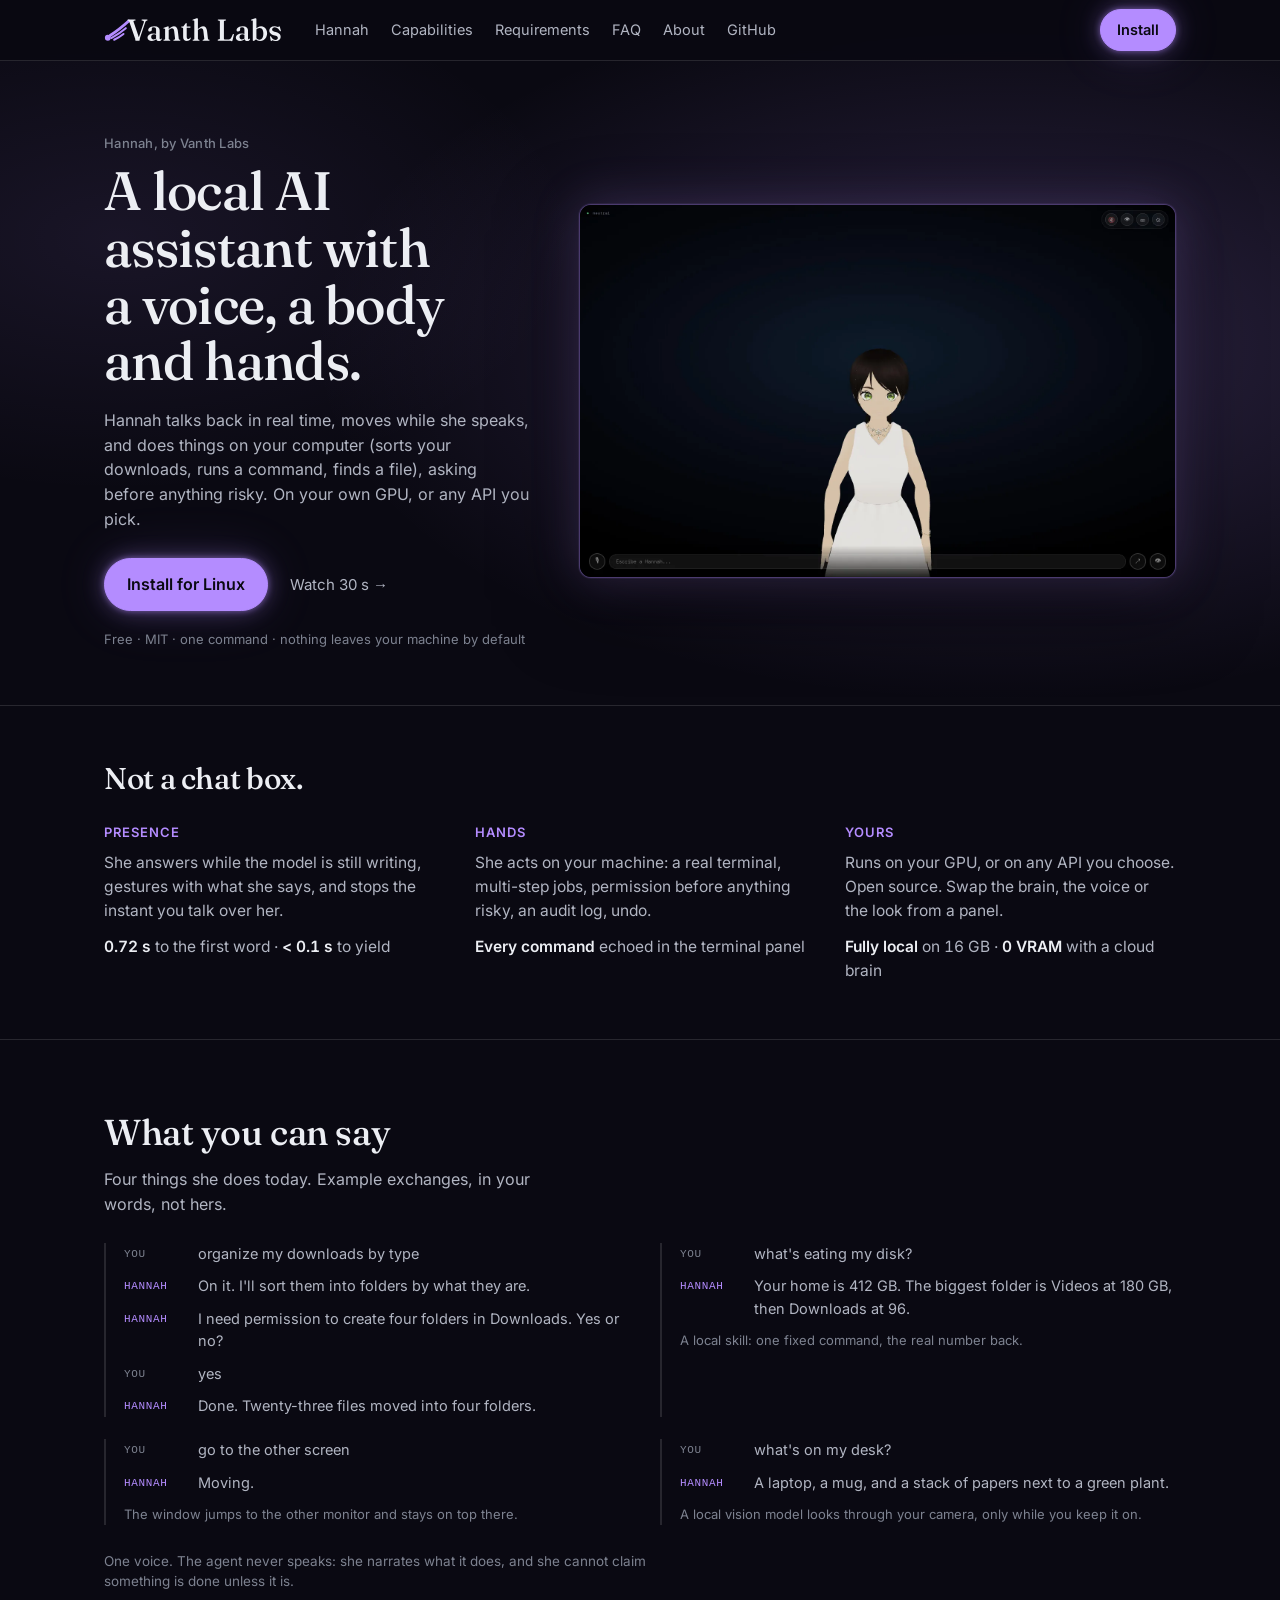
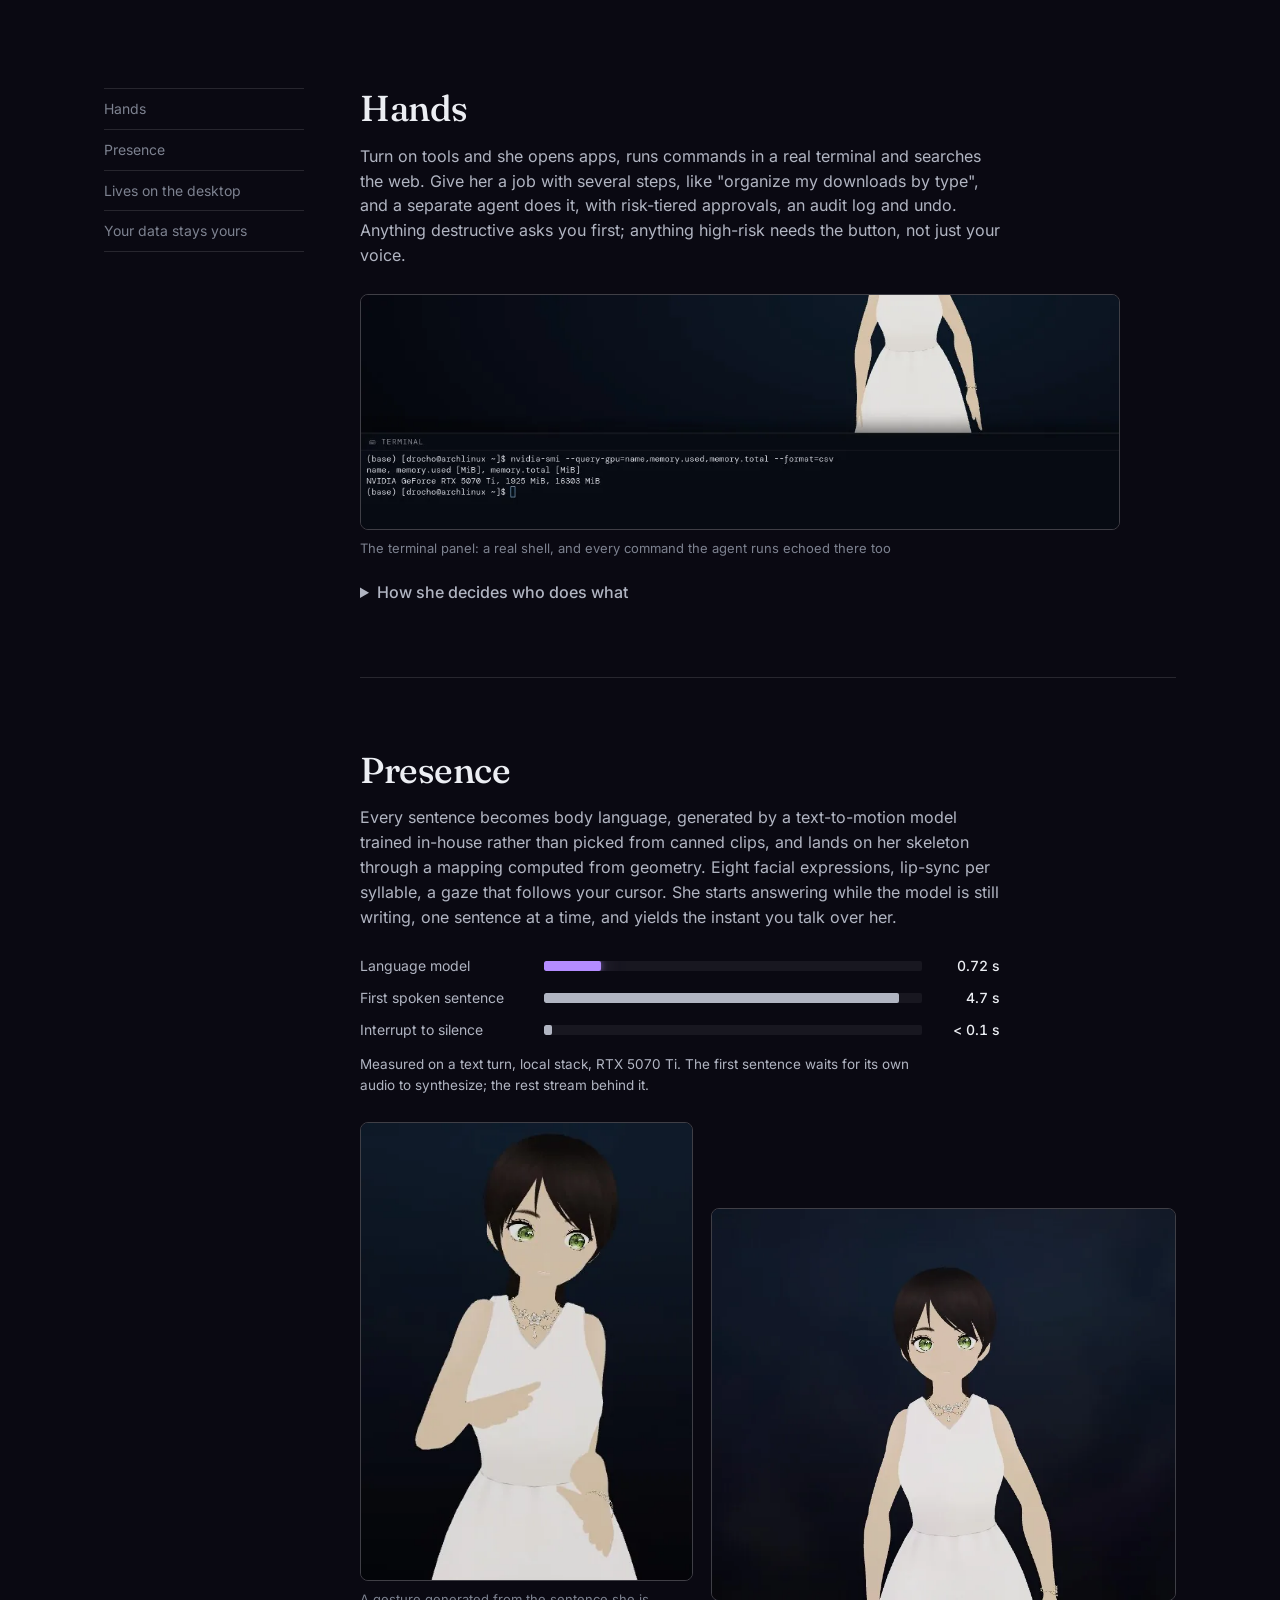
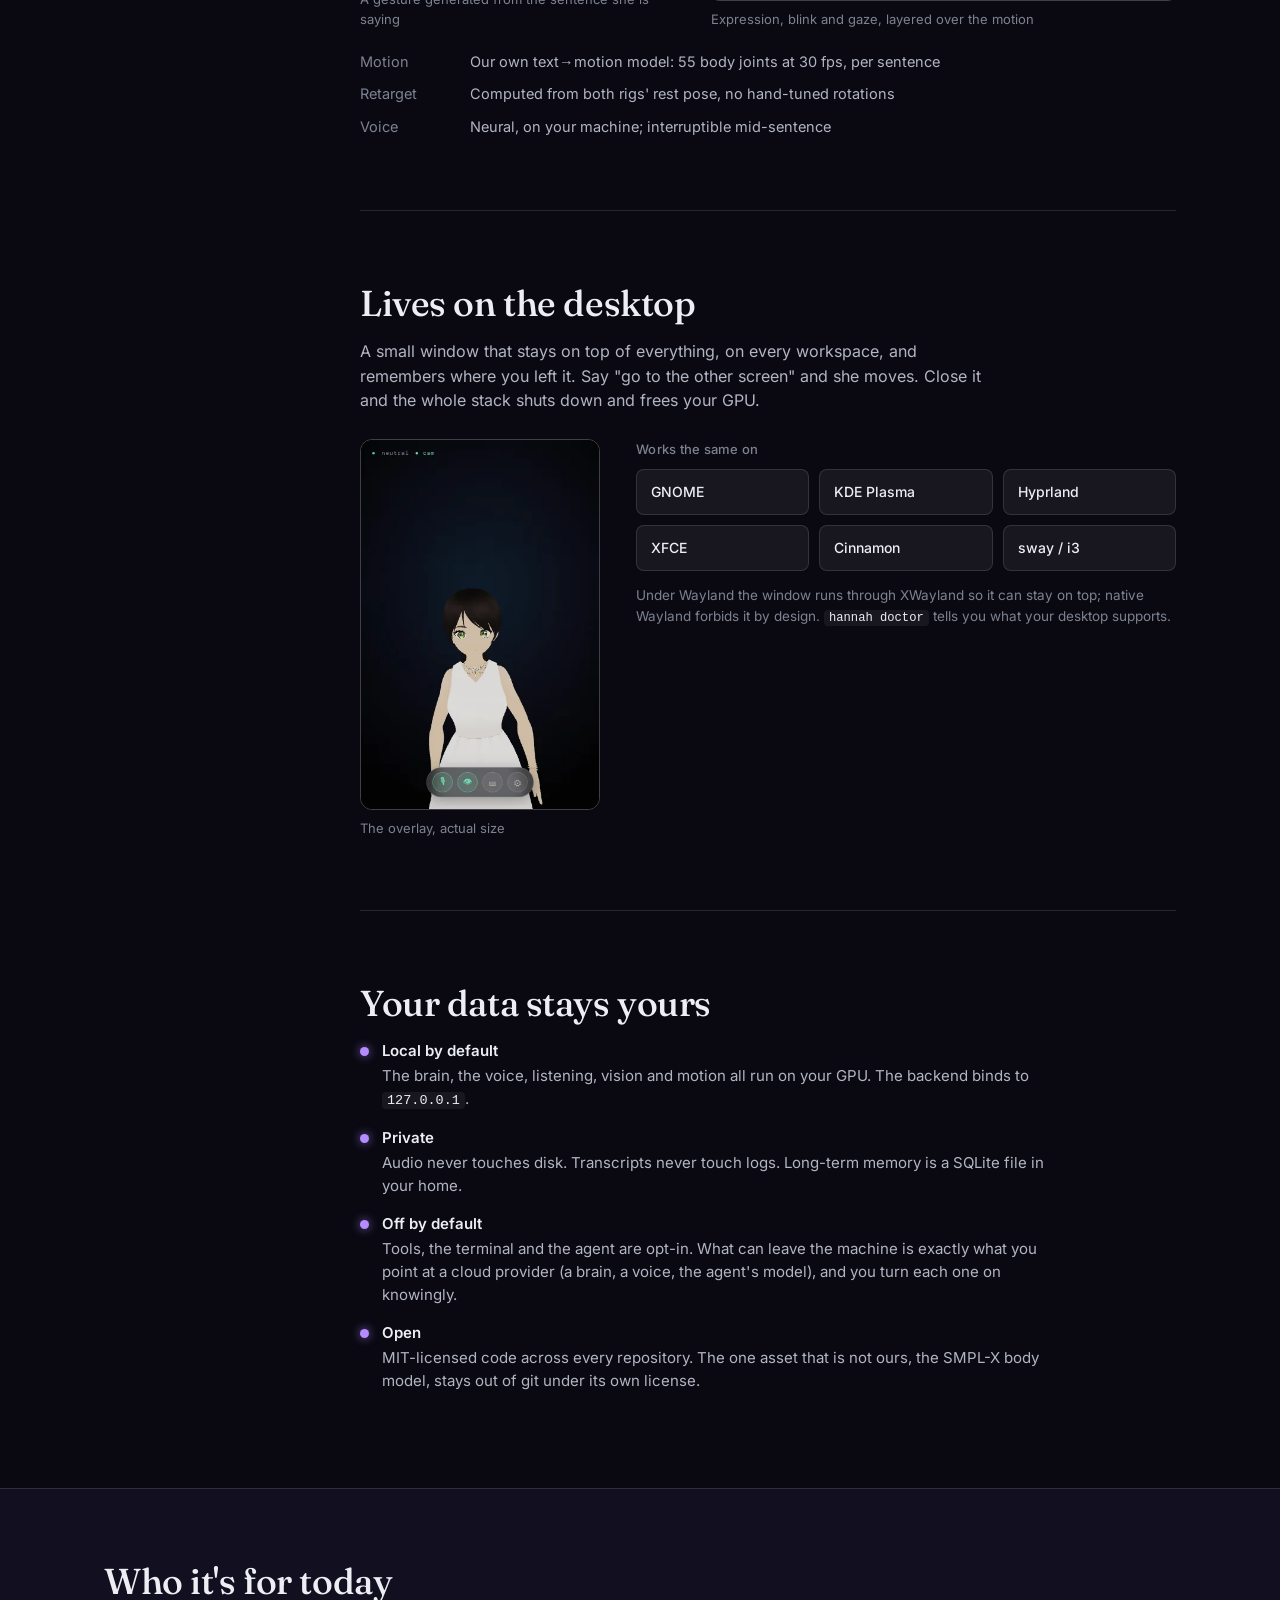
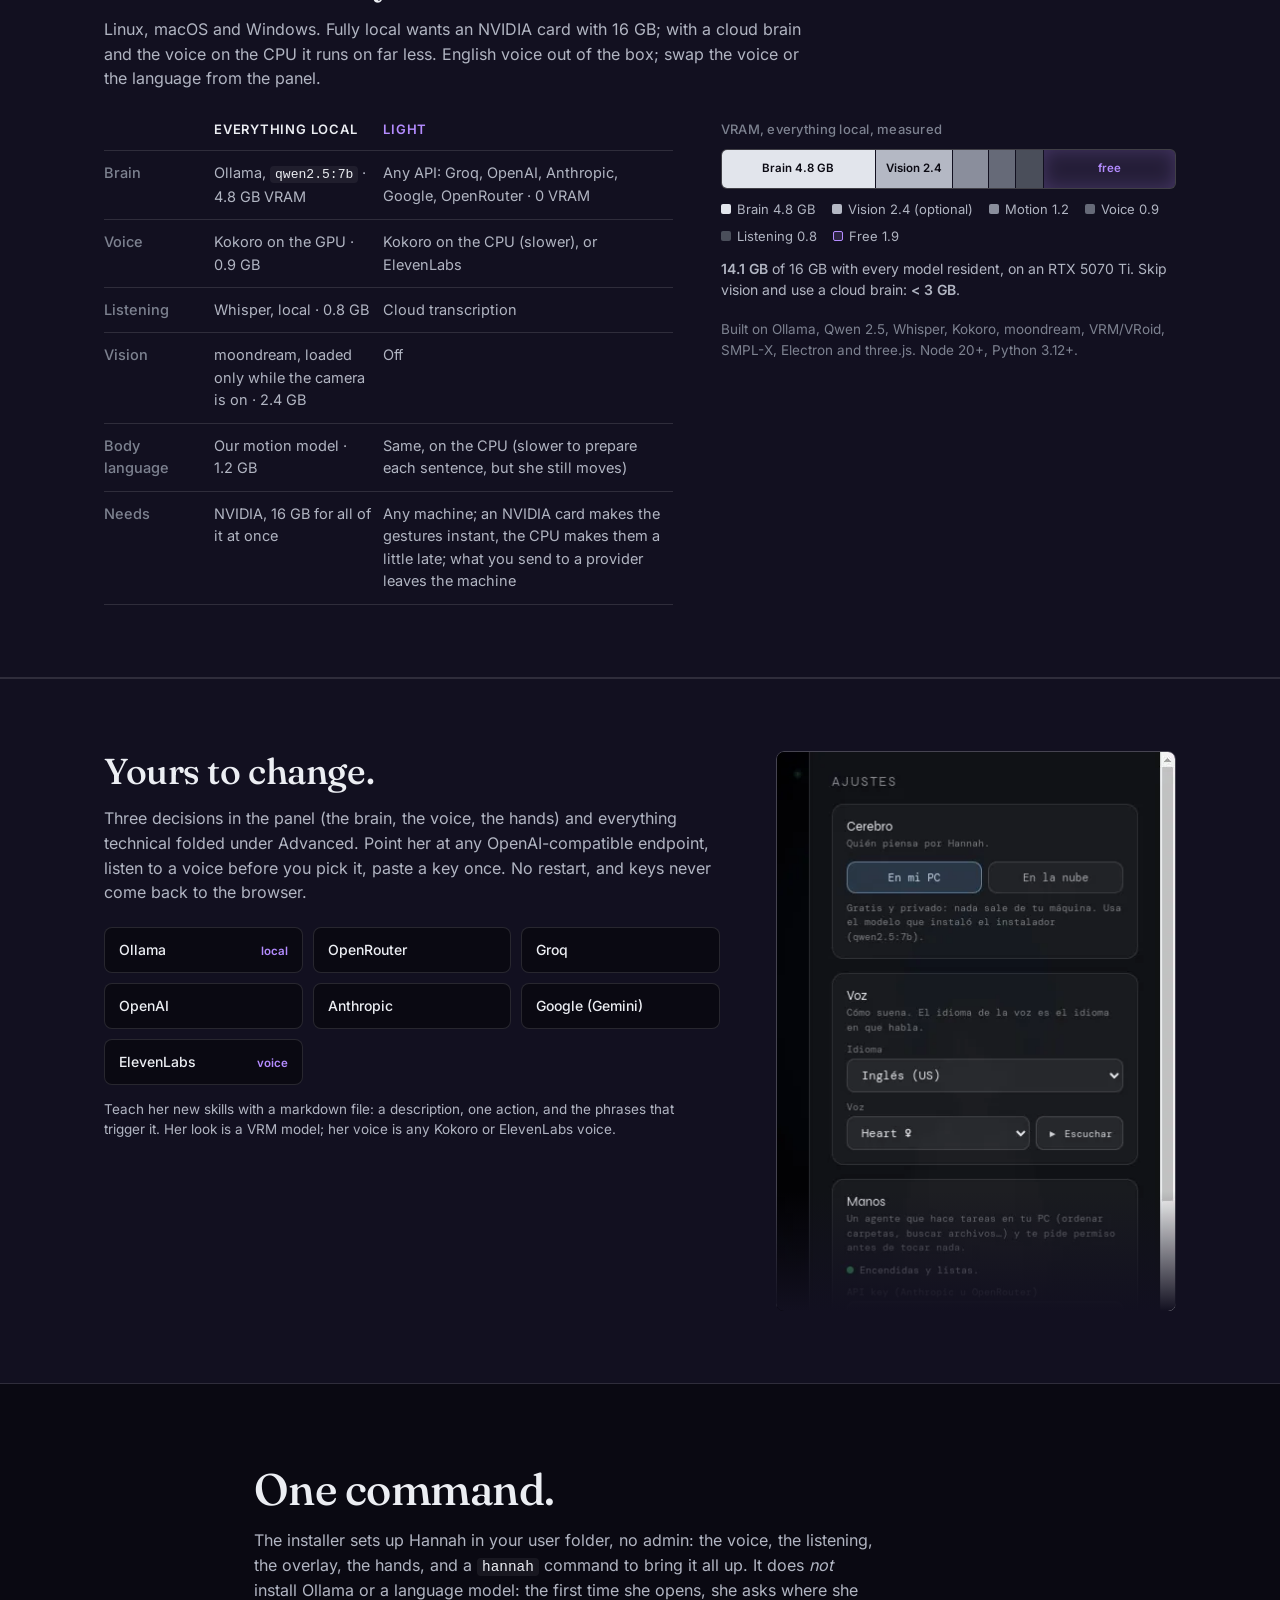
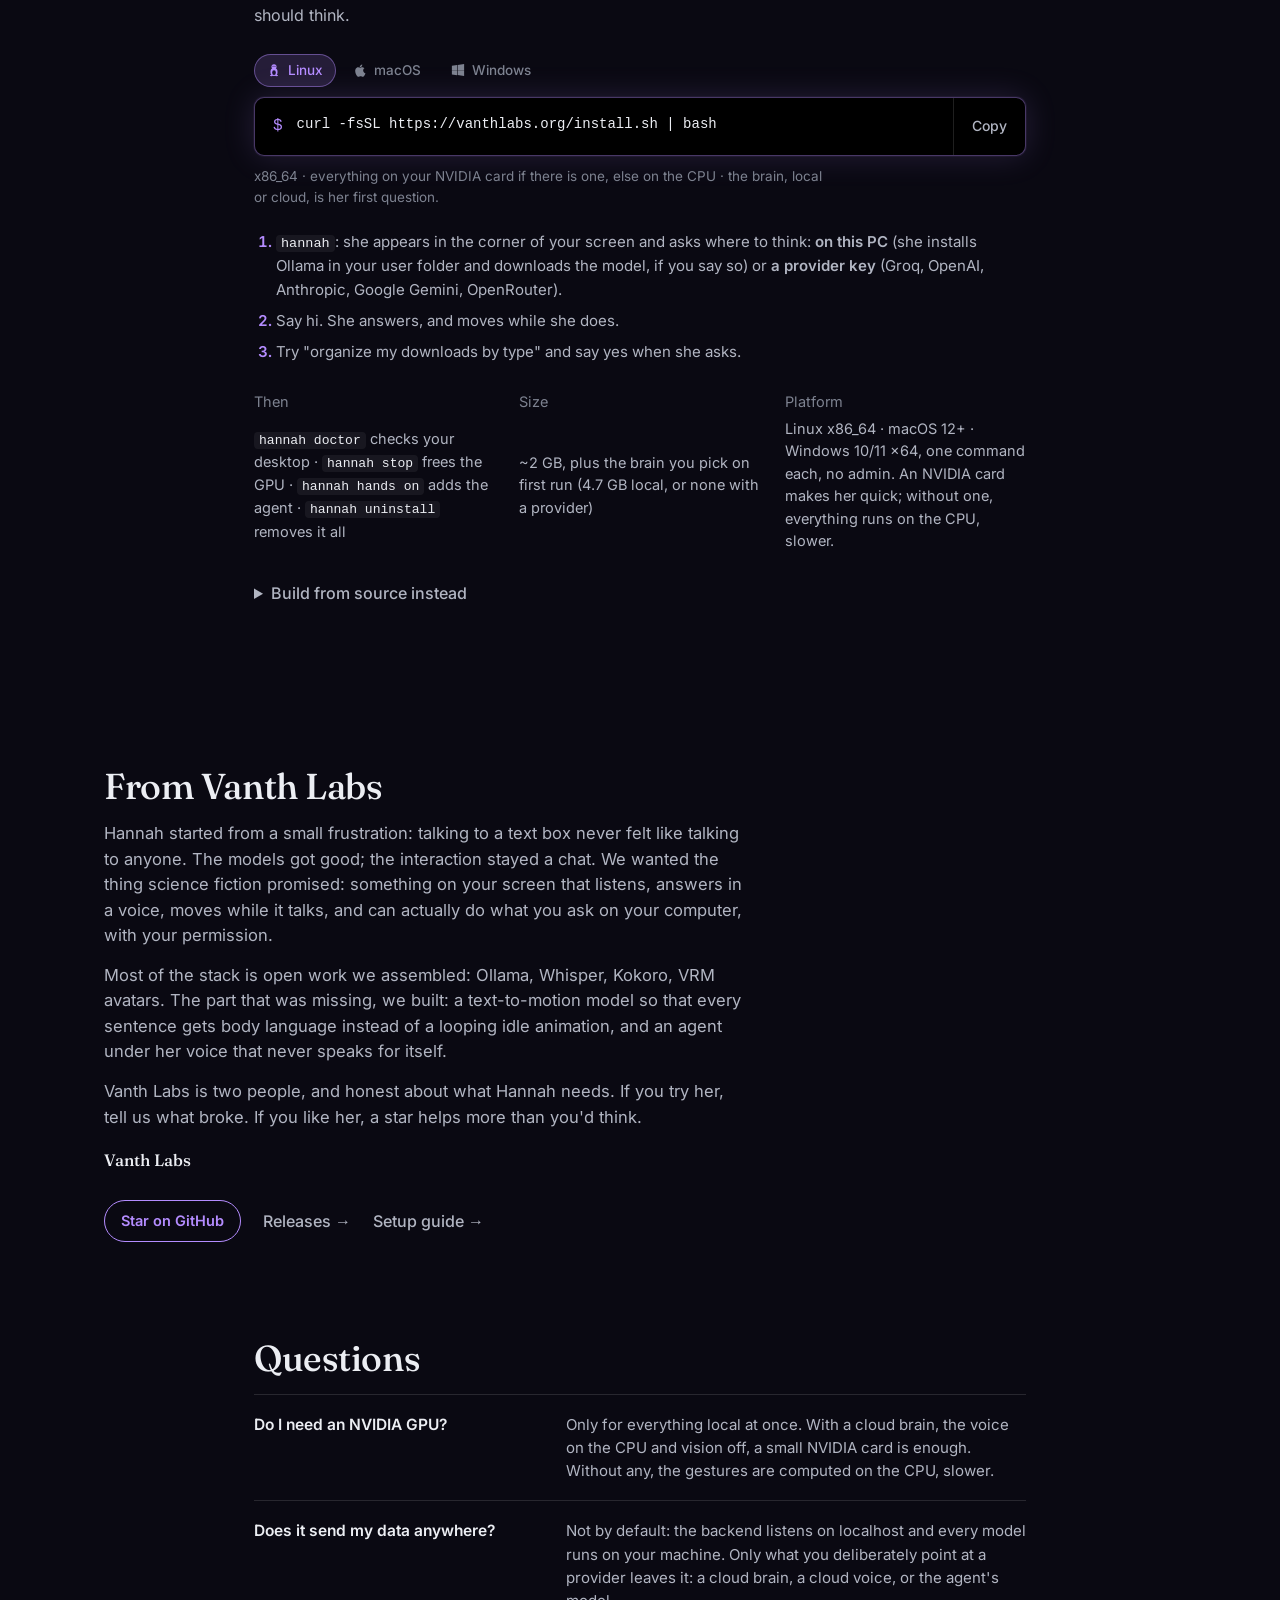
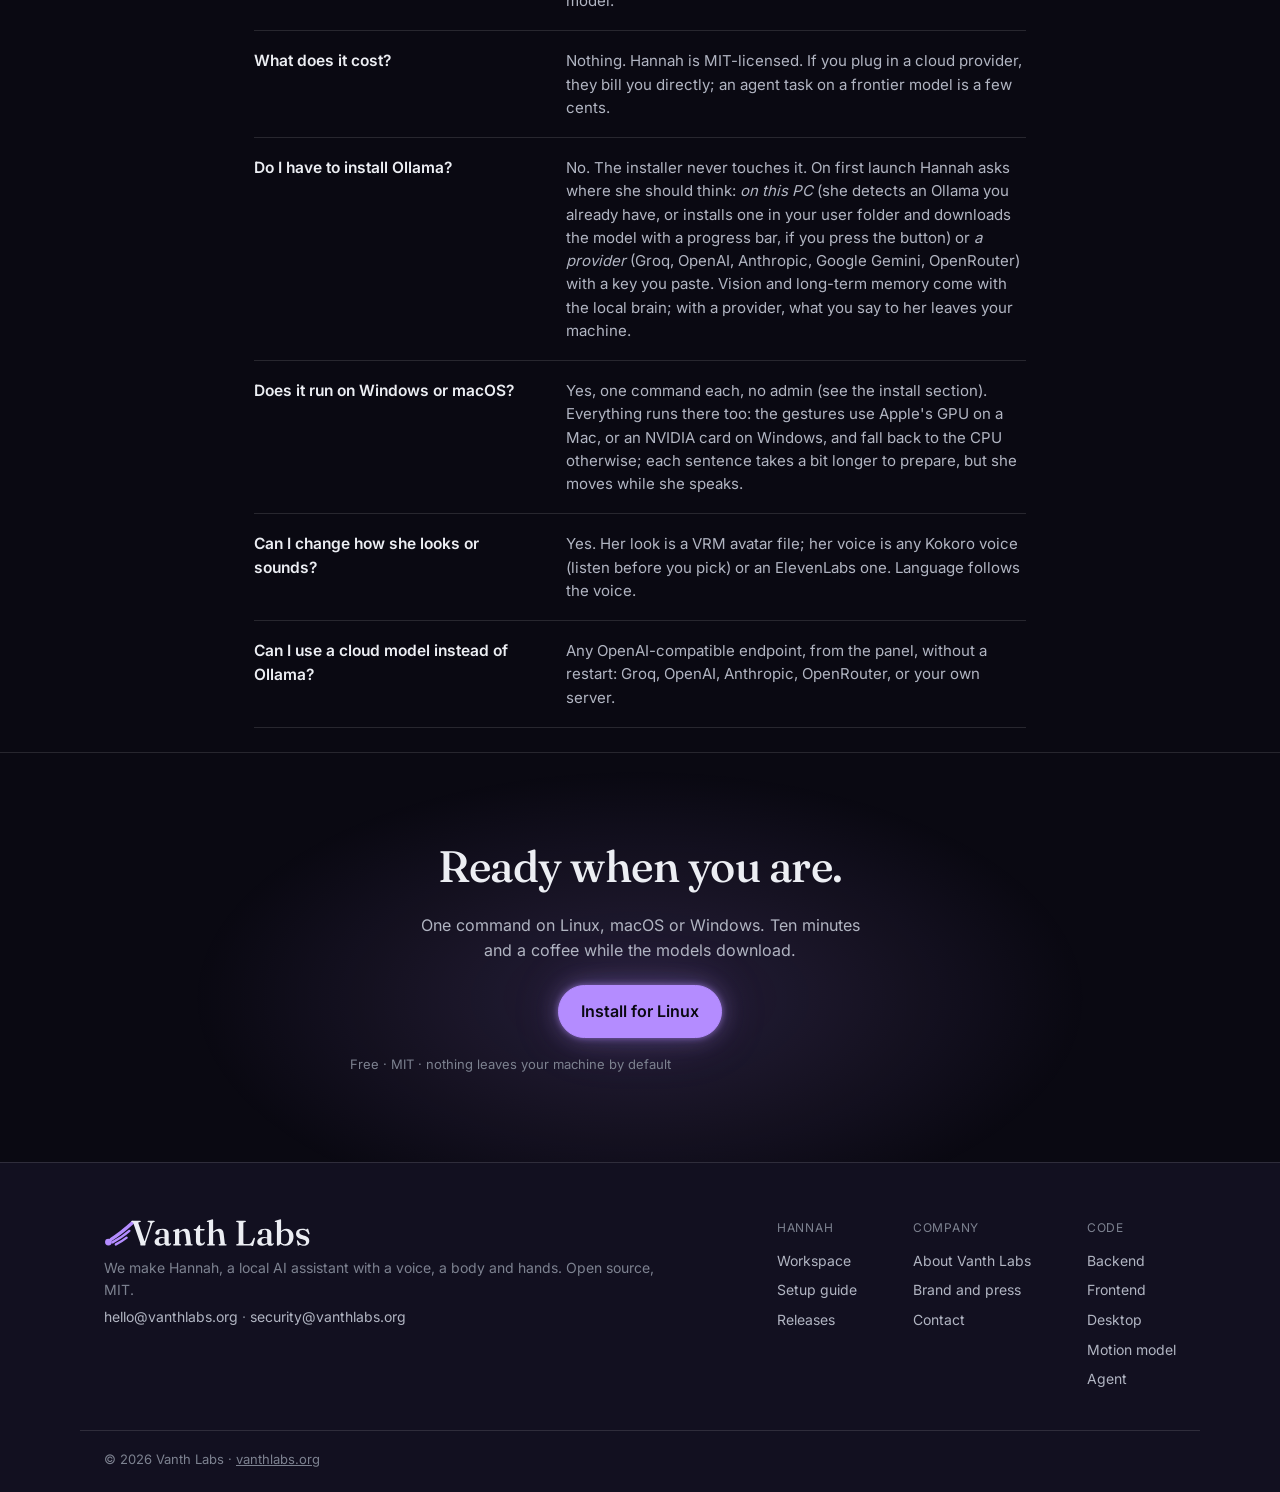
==== commit e9f69ad1: "Fonts self-hosted and preloaded (Fraunces and Inter latin, OFL): no third-party CSS, no swap shift; " ====
--- a/index.html
+++ b/index.html
@@ -80,9 +80,8 @@
     ]
   }
   </script>
-  <link rel="preconnect" href="https://fonts.googleapis.com">
-  <link rel="preconnect" href="https://fonts.gstatic.com" crossorigin>
-  <link href="https://fonts.googleapis.com/css2?family=Fraunces:opsz,wght@9..144,500&family=Inter:wght@400;500;600&display=swap" rel="stylesheet">
+  <link rel="preload" as="font" type="font/woff2" href="/assets/fonts/fraunces-latin.woff2" crossorigin>
+  <link rel="preload" as="font" type="font/woff2" href="/assets/fonts/inter-latin.woff2" crossorigin>
   <link rel="stylesheet" href="styles.css">
 </head>
 <body>
--- a/styles.css
+++ b/styles.css
@@ -1,3 +1,7 @@
+/* Fonts, self-hosted (OFL, the latin subsets Google Fonts serves): one origin, preloaded, no third-party CSS. */
+@font-face { font-family: "Fraunces"; font-style: normal; font-weight: 500; font-display: swap; src: url("/assets/fonts/fraunces-latin.woff2") format("woff2"); unicode-range: U+0000-00FF, U+0131, U+0152-0153, U+02BB-02BC, U+02C6, U+02DA, U+02DC, U+0304, U+0308, U+0329, U+2000-206F, U+20AC, U+2122, U+2191, U+2193, U+2212, U+2215, U+FEFF, U+FFFD; }
+@font-face { font-family: "Inter"; font-style: normal; font-weight: 400 600; font-display: swap; src: url("/assets/fonts/inter-latin.woff2") format("woff2"); unicode-range: U+0000-00FF, U+0131, U+0152-0153, U+02BB-02BC, U+02C6, U+02DA, U+02DC, U+0304, U+0308, U+0329, U+2000-206F, U+20AC, U+2122, U+2191, U+2193, U+2212, U+2215, U+FEFF, U+FFFD; }
+
 /* Hannah: landing.
    Structure: dense and product-led (nav with a CTA, product-in-use hero, a "runs on" strip,
    a sticky index beside data-backed sections, a providers section, a plain install command,
@@ -420,15 +424,17 @@
 .kit-note a, .hero-solo .lede a { color: var(--text); text-decoration: underline; text-decoration-color: rgba(var(--neon-rgb), 0.5); text-underline-offset: 3px; }
 .logo-grid { display: grid; grid-template-columns: repeat(2, minmax(0, 1fr)); gap: 16px; }
 .logo-tile { margin: 0; border-radius: 12px; border: 1px solid var(--fog-2); padding: 40px 36px 16px; display: grid; gap: 22px; justify-items: center; }
-.logo-tile img { width: min(100%, 420px); height: auto; }
+.logo-tile img { width: min(100%, 420px); height: auto; aspect-ratio: 11828 / 1590; }
 .logo-tile.on-void { background: var(--void); }
 .logo-tile.on-white { background: #ffffff; color: #0a0912; }
 .logo-tile.on-neon { background: var(--neon); color: #0a0912; }
-.logo-tile figcaption { font-size: 13px; color: inherit; opacity: 0.75; justify-self: stretch; display: flex; justify-content: space-between; gap: 12px; flex-wrap: wrap; }
-.logo-tile .dl a { color: inherit; font-weight: 600; text-decoration: none; margin-left: 10px; }
-.logo-tile .dl a:hover { text-decoration: underline; }
+.logo-tile figcaption { font-size: 13px; color: var(--text-3); justify-self: stretch; display: flex; justify-content: space-between; gap: 12px; flex-wrap: wrap; min-height: 20px; }
+.logo-tile.on-white figcaption { color: #4b4e5b; }
+.logo-tile.on-neon figcaption { color: #2b1a55; }
+.logo-tile .dl-links a { color: inherit; font-weight: 600; text-decoration: none; margin-left: 10px; }
+.logo-tile .dl-links a:hover { text-decoration: underline; }
 .logo-tile.marks { grid-template-columns: repeat(3, auto); justify-content: center; gap: 28px; align-items: center; }
-.logo-tile.marks img { width: 72px; height: 72px; }
+.logo-tile.marks img { width: 72px; height: 72px; aspect-ratio: 1; }
 .logo-tile.marks .on-white-chip { background: #fff; border-radius: 12px; padding: 8px; box-sizing: border-box; }
 .logo-tile.marks figcaption { grid-column: 1 / -1; }
 .kit-rules { margin-top: 26px; }
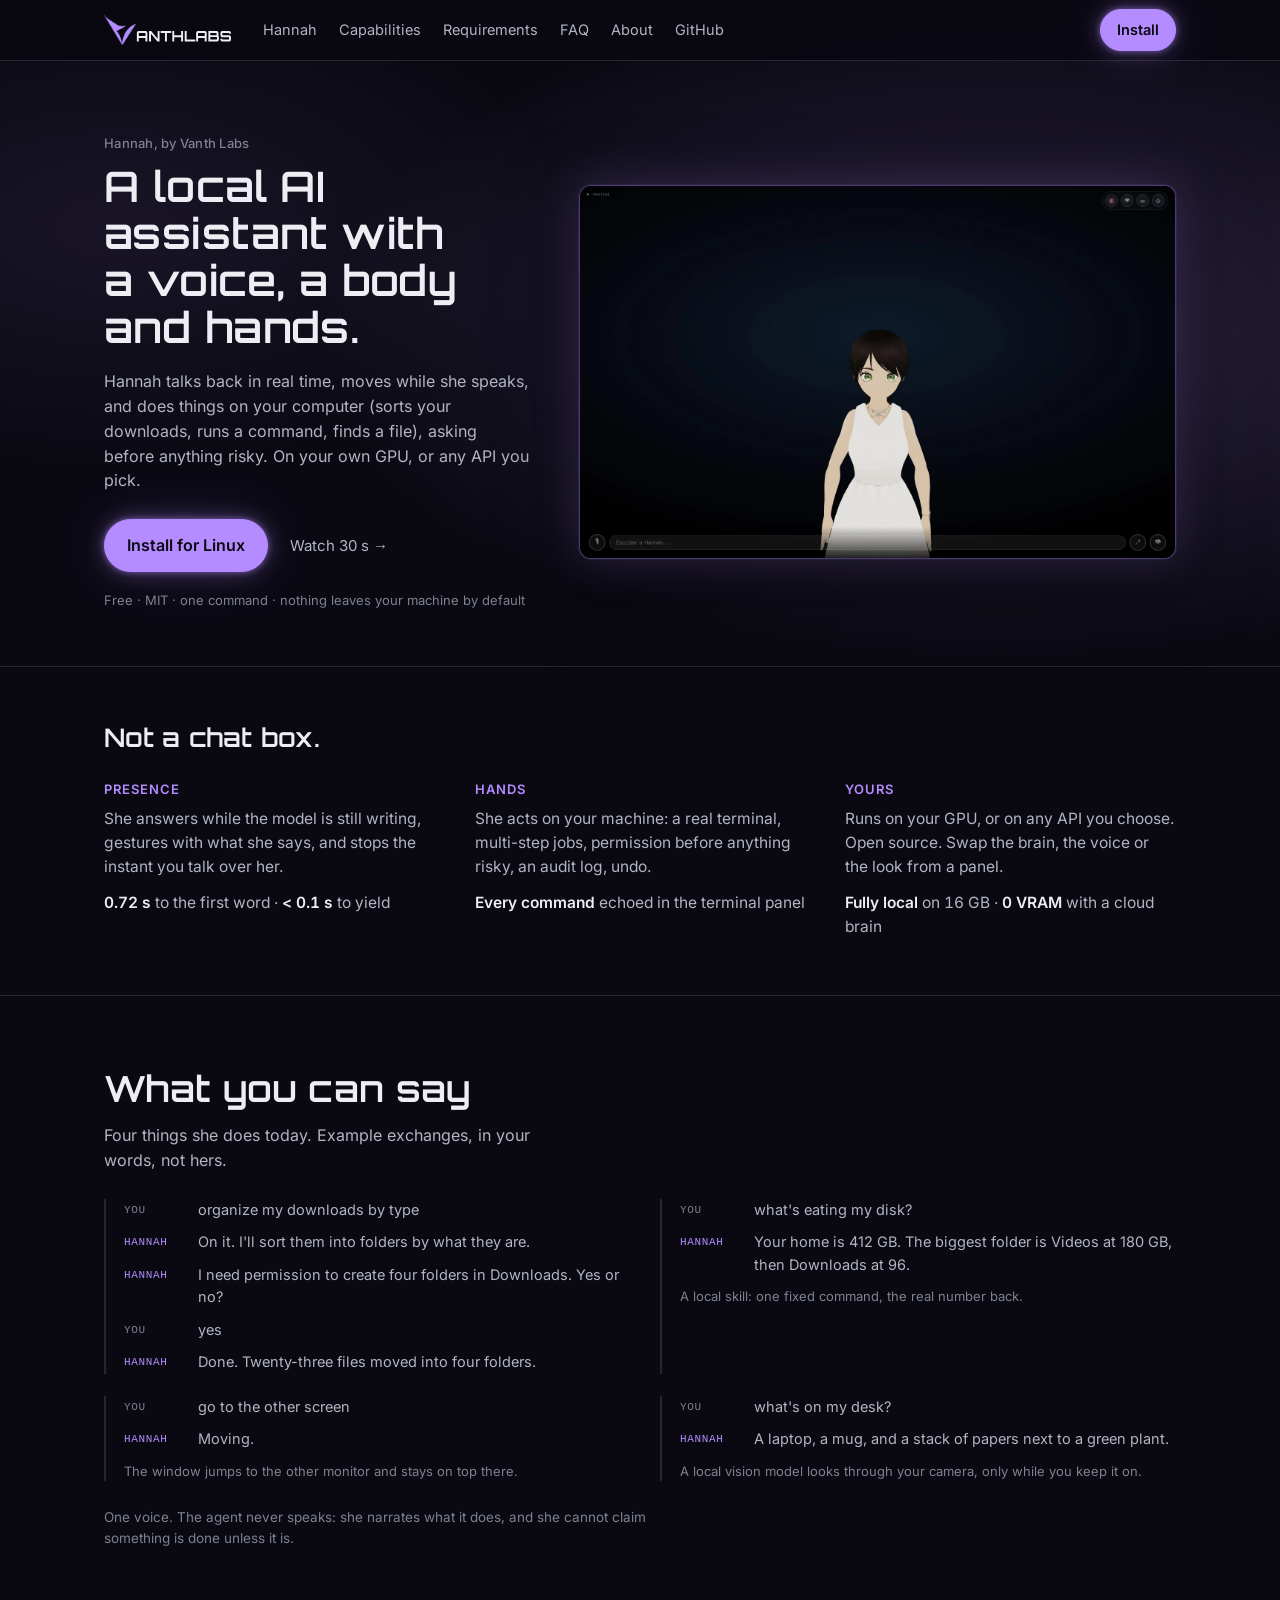
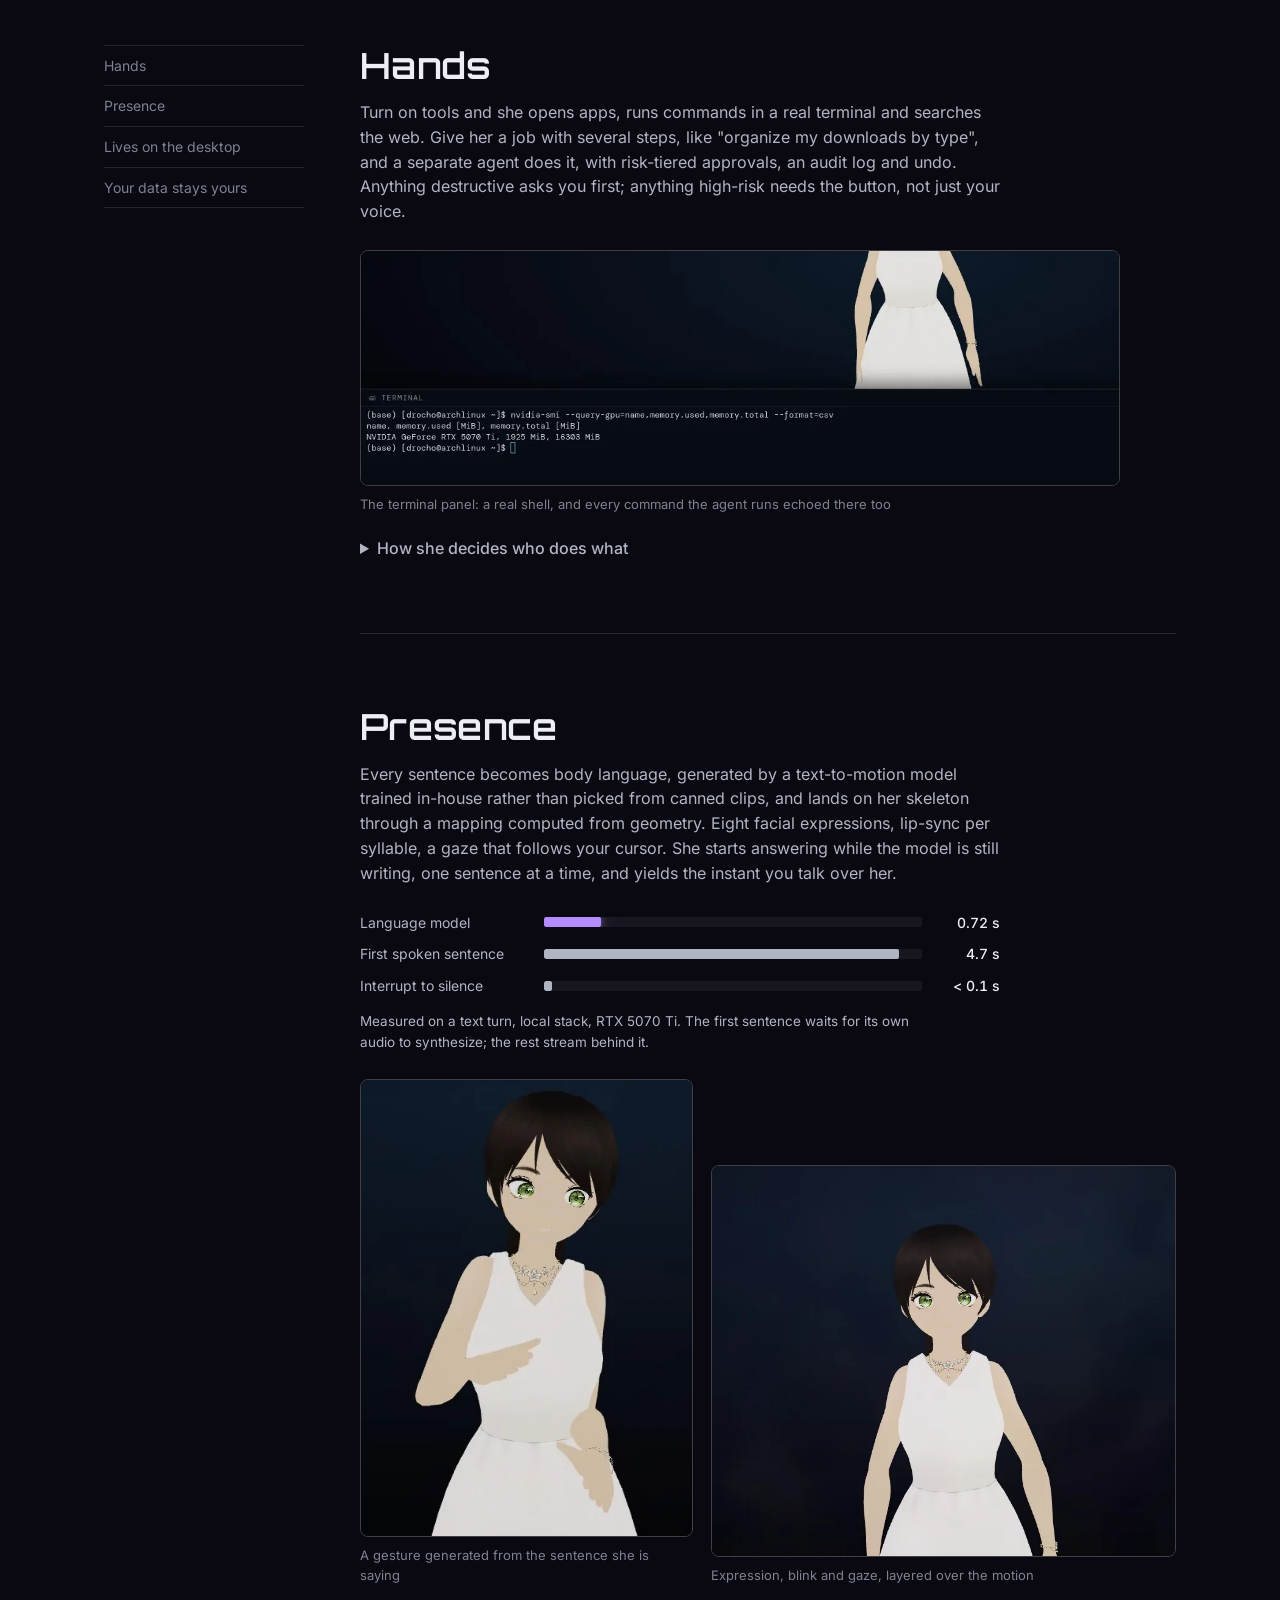
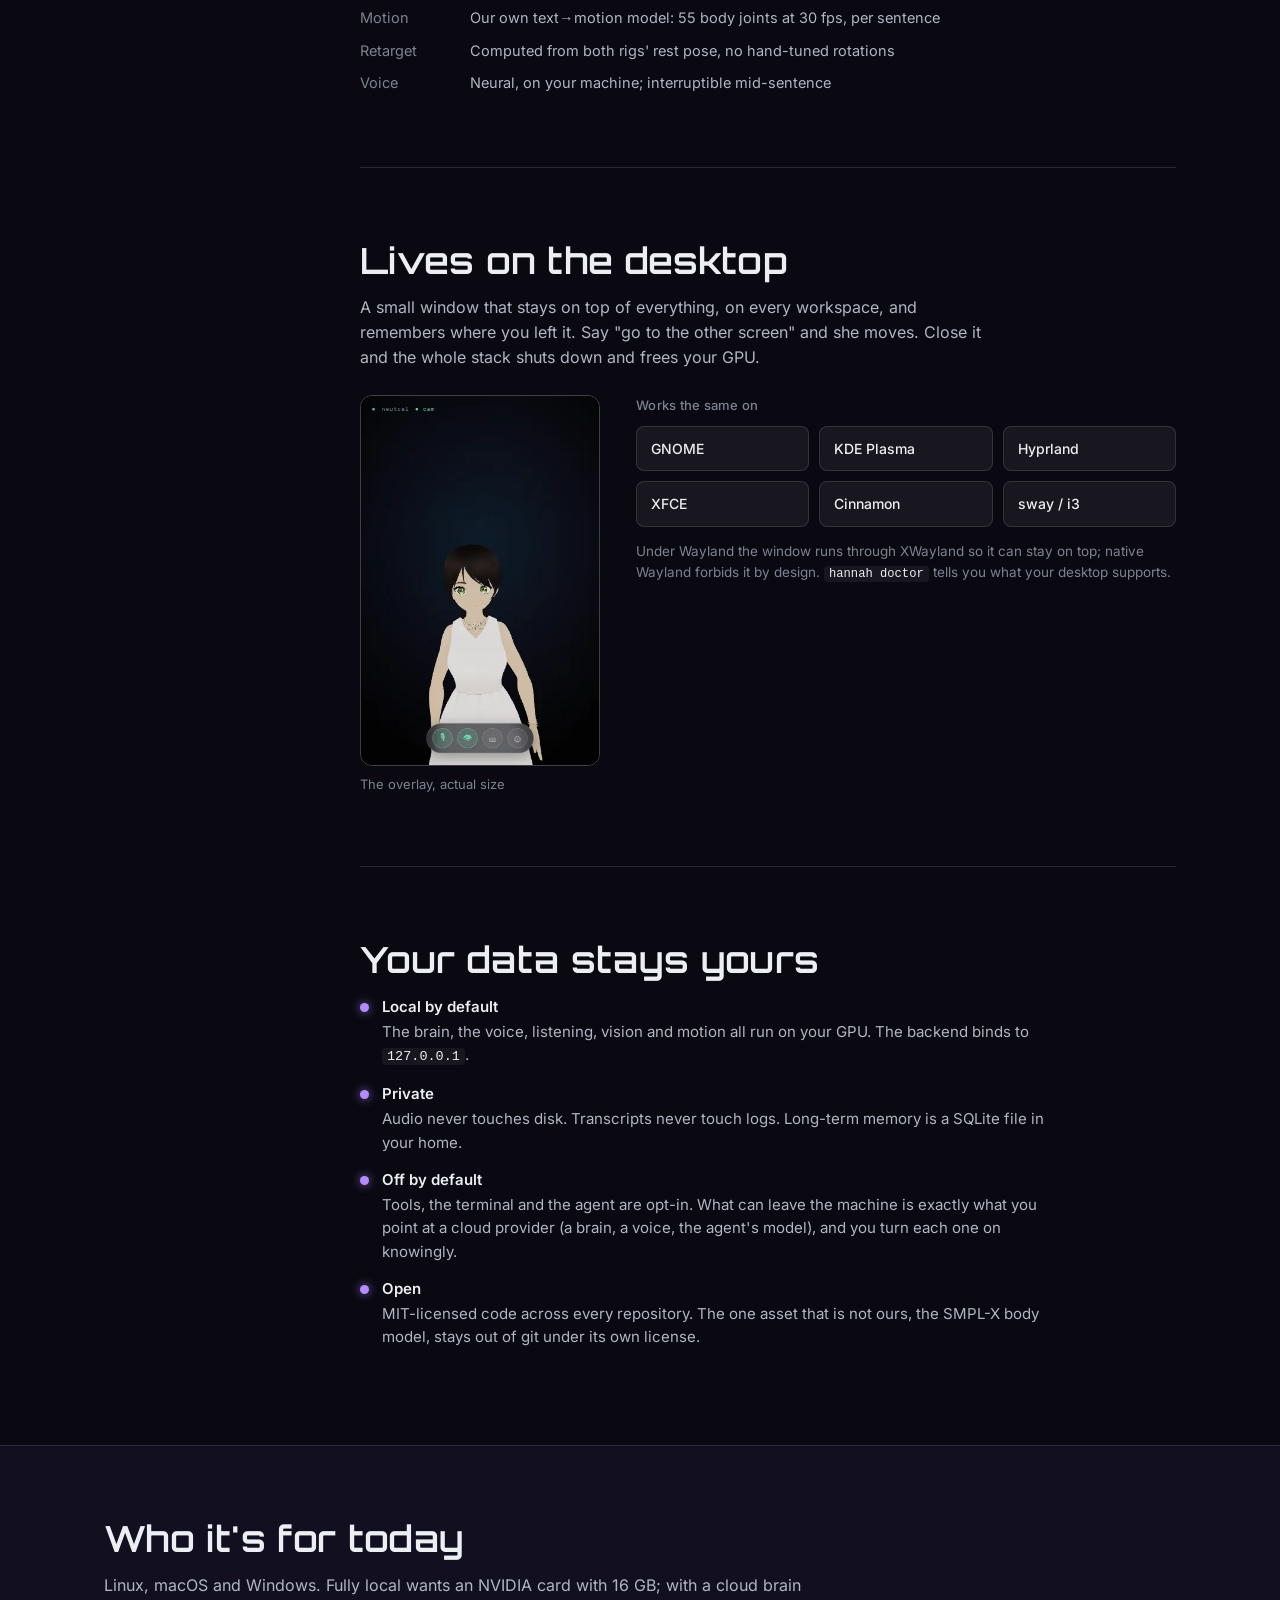
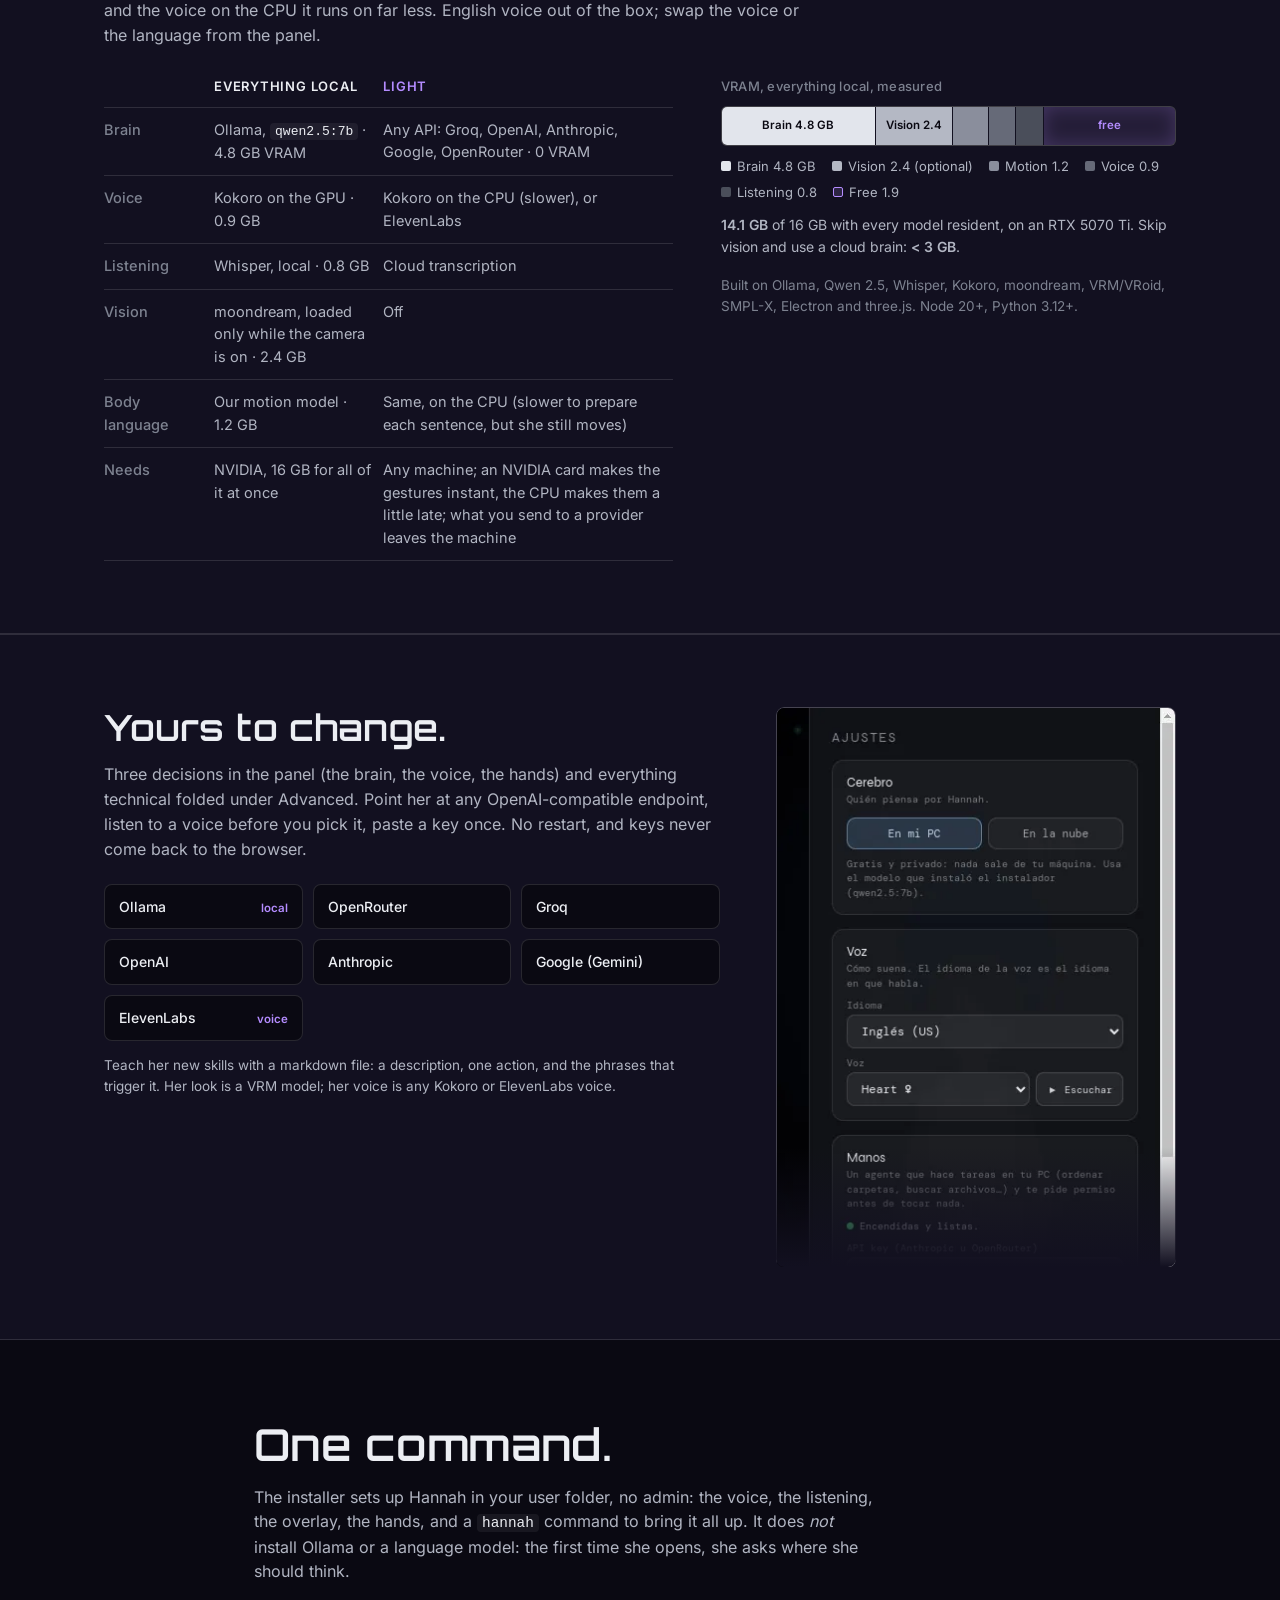
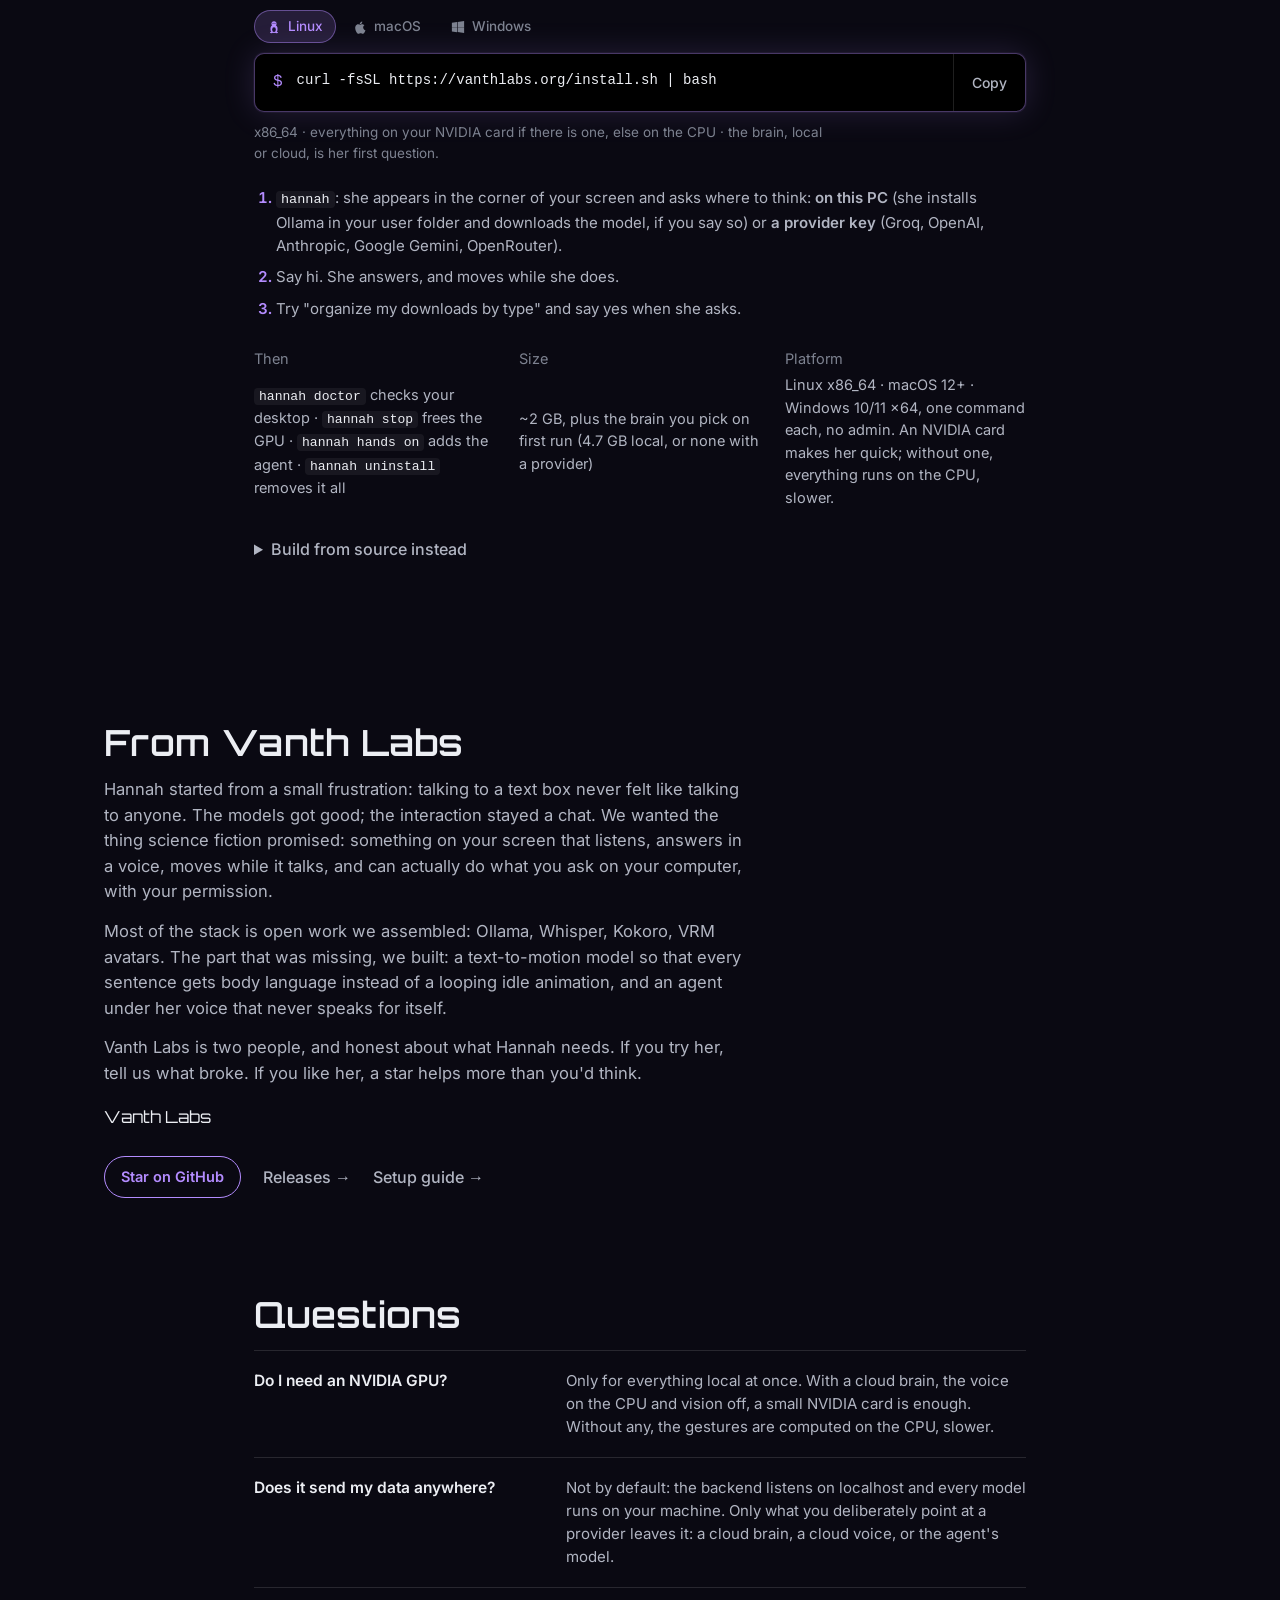
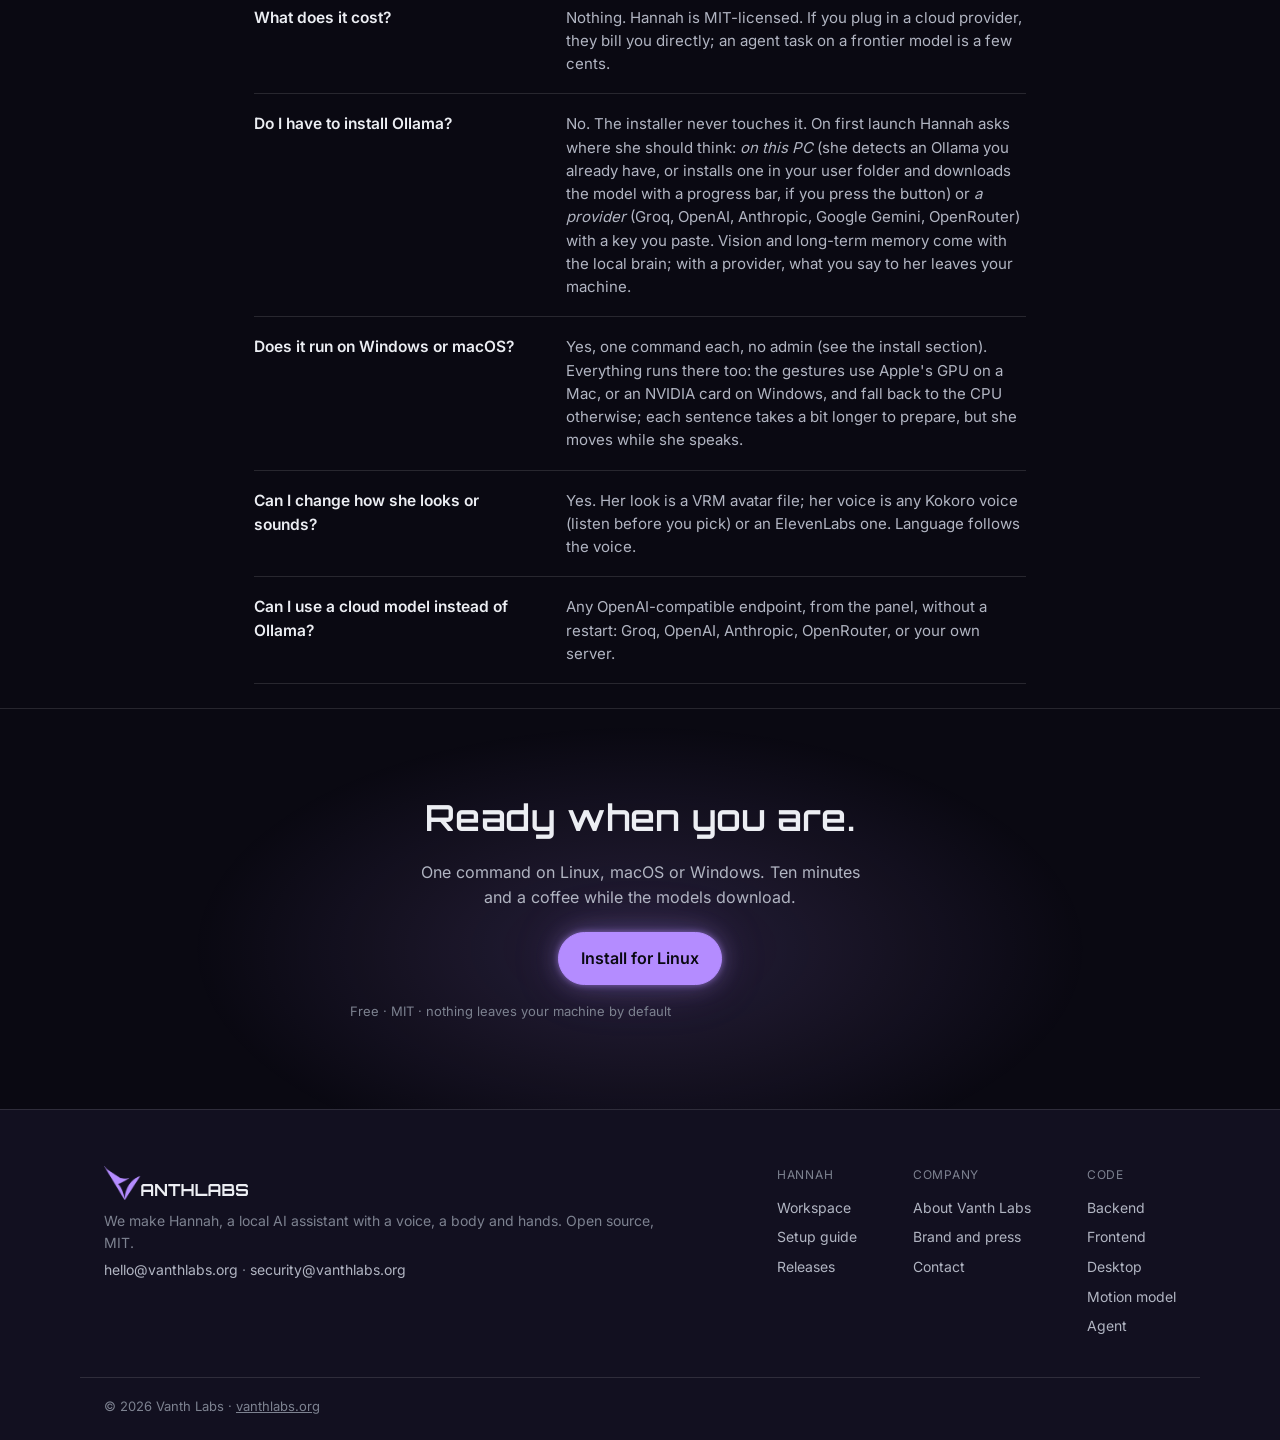
==== commit d3c80c24: "Brand: the real Vanth Labs logo (winged V mark plus geometric letters), mark recolored to the site v" ====
--- a/index.html
+++ b/index.html
@@ -80,7 +80,7 @@
     ]
   }
   </script>
-  <link rel="preload" as="font" type="font/woff2" href="/assets/fonts/fraunces-latin.woff2" crossorigin>
+  <link rel="preload" as="font" type="font/woff2" href="/assets/fonts/orbitron-latin.woff2" crossorigin>
   <link rel="preload" as="font" type="font/woff2" href="/assets/fonts/inter-latin.woff2" crossorigin>
   <link rel="stylesheet" href="styles.css">
 </head>
@@ -88,7 +88,7 @@
 
 <header class="nav">
   <div class="wrap nav-inner">
-    <a class="brand" href="/"><img src="/assets/vanth-wordmark-header.svg" alt="Vanth Labs" width="179" height="24" decoding="async"></a>
+    <a class="brand" href="/"><img src="/assets/vanth-wordmark-header.svg" alt="Vanth Labs" width="127" height="30" decoding="async"></a>
     <nav class="nav-links" aria-label="Site">
       <a href="#hero-title">Hannah</a>
       <a href="#capabilities">Capabilities</a>
@@ -396,7 +396,7 @@
 <footer class="footer">
   <div class="wrap footer-inner">
     <div>
-      <p class="footer-brand"><a href="/"><img src="/assets/vanth-wordmark-header.svg" alt="Vanth Labs" width="209" height="28" loading="lazy" decoding="async"></a></p>
+      <p class="footer-brand"><a href="/"><img src="/assets/vanth-wordmark-header.svg" alt="Vanth Labs" width="144" height="34" loading="lazy" decoding="async"></a></p>
       <p class="footer-tag">We make Hannah, a local AI assistant with a voice, a body and hands. Open source, MIT.</p>
       <p class="footer-tag"><a href="mailto:hello@vanthlabs.org">hello@vanthlabs.org</a> &middot; <a href="mailto:security@vanthlabs.org">security@vanthlabs.org</a></p>
     </div>
--- a/styles.css
+++ b/styles.css
@@ -1,4 +1,5 @@
 /* Fonts, self-hosted (OFL, the latin subsets Google Fonts serves): one origin, preloaded, no third-party CSS. */
+@font-face { font-family: "Orbitron"; font-style: normal; font-weight: 400 900; font-display: swap; src: url("/assets/fonts/orbitron-latin.woff2") format("woff2"); unicode-range: U+0000-00FF, U+0131, U+0152-0153, U+02BB-02BC, U+02C6, U+02DA, U+02DC, U+0304, U+0308, U+0329, U+2000-206F, U+20AC, U+2122, U+2191, U+2193, U+2212, U+2215, U+FEFF, U+FFFD; }
 @font-face { font-family: "Fraunces"; font-style: normal; font-weight: 500; font-display: swap; src: url("/assets/fonts/fraunces-latin.woff2") format("woff2"); unicode-range: U+0000-00FF, U+0131, U+0152-0153, U+02BB-02BC, U+02C6, U+02DA, U+02DC, U+0304, U+0308, U+0329, U+2000-206F, U+20AC, U+2122, U+2191, U+2193, U+2212, U+2215, U+FEFF, U+FFFD; }
 @font-face { font-family: "Inter"; font-style: normal; font-weight: 400 600; font-display: swap; src: url("/assets/fonts/inter-latin.woff2") format("woff2"); unicode-range: U+0000-00FF, U+0131, U+0152-0153, U+02BB-02BC, U+02C6, U+02DA, U+02DC, U+0304, U+0308, U+0329, U+2000-206F, U+20AC, U+2122, U+2191, U+2193, U+2212, U+2215, U+FEFF, U+FFFD; }
 
@@ -37,7 +38,7 @@
   /* layered: a tight core, a soft spill, a wide wash, reads as a light source, not a blur */
   --neon-glow: 0 0 6px rgba(var(--neon-rgb), 0.55), 0 0 22px rgba(var(--neon-rgb), 0.32), 0 0 56px rgba(var(--neon-rgb), 0.14);
   --neon-glow-hover: 0 0 8px rgba(var(--neon-rgb), 0.7), 0 0 30px rgba(var(--neon-rgb), 0.45), 0 0 80px rgba(var(--neon-rgb), 0.2);
-  --serif: "Fraunces", Georgia, "Times New Roman", serif;
+  --serif: "Orbitron", "Fraunces", Georgia, sans-serif;   /* the display face: the geometric letters of the logo */
   --sans: "Inter", -apple-system, BlinkMacSystemFont, "Segoe UI", Roboto, sans-serif;
   --mono: ui-monospace, "SF Mono", "JetBrains Mono", Menlo, Consolas, monospace;
   --wrap: 1120px;
@@ -64,7 +65,7 @@
 
 .wrap { max-width: var(--wrap); margin: 0 auto; padding-left: 24px; padding-right: 24px; }
 
-h1, h2, h3 { font-family: var(--serif); font-weight: 500; letter-spacing: -0.012em; text-wrap: balance; }
+h1, h2, h3 { font-family: var(--serif); font-weight: 600; letter-spacing: 0.01em; text-wrap: balance; }
 h2 { font-size: clamp(28px, 3vw, 36px); line-height: 1.15; margin-bottom: 14px; }
 h3 { font-size: 20px; line-height: 1.25; margin-bottom: 12px; }
 p { max-width: 64ch; }
@@ -89,7 +90,7 @@
 .nav { position: sticky; top: 0; z-index: 10; background: rgba(10, 9, 18, 0.88); backdrop-filter: blur(6px); border-bottom: 1px solid var(--fog-2); }
 .nav-inner { display: flex; align-items: center; gap: 32px; height: 60px; }
 .brand { display: inline-flex; align-items: center; text-decoration: none; }
-.brand img { display: block; height: 24px; width: auto; }
+.brand img { display: block; height: 30px; width: auto; }
 .nav-links { display: flex; gap: 22px; margin-right: auto; }
 .nav-links a { font-size: 14.5px; color: var(--text-2); text-decoration: none; }
 .nav-links a:hover { color: var(--text); }
@@ -116,7 +117,7 @@
   gap: 48px; align-items: center;
   padding-top: 72px; padding-bottom: 56px;
 }
-.hero h1 { font-size: clamp(36px, 4.4vw, 54px); line-height: 1.05; margin-bottom: 18px; }
+.hero h1 { font-size: clamp(28px, 3.4vw, 42px); line-height: 1.12; margin-bottom: 18px; }
 .lede { font-size: clamp(16px, 1.25vw, 18px); color: var(--text-2); max-width: 46ch; }
 .hero-actions { display: flex; align-items: center; gap: 22px; margin-top: 26px; }
 .hero-fine { margin-top: 18px; font-size: 13px; color: var(--text-3); }
@@ -266,7 +267,7 @@
 .footer { background: var(--panel); color: var(--text); border-top: 1px solid var(--fog-2); padding: 56px 0 28px; }
 .footer-inner { display: flex; justify-content: space-between; gap: 40px; flex-wrap: wrap; }
 .footer-brand { margin-bottom: 10px; }
-.footer-brand img { display: block; height: 28px; width: auto; }
+.footer-brand img { display: block; height: 34px; width: auto; }
 .footer-tag { margin-top: 6px; font-size: 14px; color: var(--text-3); }
 .footer-tag a { color: var(--text-2); text-decoration: none; }
 .footer-tag a:hover { color: var(--neon-bright); }
@@ -306,7 +307,7 @@
 
 /* pillars band */
 .pillars-band { border-top: 1px solid var(--fog-2); border-bottom: 1px solid var(--fog-2); padding: 56px 0; }
-.pillars-title { font-size: clamp(24px, 2.4vw, 30px); margin-bottom: 28px; }
+.pillars-title { font-size: clamp(20px, 2vw, 26px); margin-bottom: 28px; }
 .pillars { display: grid; grid-template-columns: repeat(3, minmax(0, 1fr)); gap: 40px; }
 .pillar h3 { color: var(--neon); font-family: var(--sans); font-weight: 600; font-size: 13px; letter-spacing: 0.08em; text-transform: uppercase; margin-bottom: 10px; }
 .pillar p { color: var(--text-2); font-size: 15.5px; }
@@ -368,7 +369,7 @@
 /* closing band */
 .cta-band { padding: 88px 0; border-top: 1px solid var(--fog-2); }
 .cta-inner { max-width: 820px; margin: 0 auto; text-align: center; }
-.cta-inner h2 { font-size: clamp(32px, 3.6vw, 44px); margin-bottom: 22px; }
+.cta-inner h2 { font-size: clamp(26px, 3vw, 36px); margin-bottom: 22px; }
 .cta-inner .lede { margin: 0 auto 22px; }
 .cta-inner .hero-fine { margin-top: 16px; }
 
@@ -403,7 +404,7 @@
 /* ── company pages (/about/, /brand/) ────────────────────────────────────── */
 .hero-solo { grid-template-columns: minmax(0, 1fr); padding-bottom: 64px; }
 .hero-solo .hero-copy { max-width: 760px; }
-.hero-solo h1 { font-size: clamp(34px, 4vw, 50px); }
+.hero-solo h1 { font-size: clamp(26px, 3.1vw, 38px); }
 .crumbs { display: flex; gap: 8px; font-size: 13px; color: var(--text-3); margin-bottom: 18px; }
 .crumbs a { color: var(--text-3); text-decoration: none; }
 .crumbs a:hover { color: var(--text); }
@@ -424,7 +425,7 @@
 .kit-note a, .hero-solo .lede a { color: var(--text); text-decoration: underline; text-decoration-color: rgba(var(--neon-rgb), 0.5); text-underline-offset: 3px; }
 .logo-grid { display: grid; grid-template-columns: repeat(2, minmax(0, 1fr)); gap: 16px; }
 .logo-tile { margin: 0; border-radius: 12px; border: 1px solid var(--fog-2); padding: 40px 36px 16px; display: grid; gap: 22px; justify-items: center; }
-.logo-tile img { width: min(100%, 420px); height: auto; aspect-ratio: 11828 / 1590; }
+.logo-tile img { width: min(100%, 420px); height: auto; aspect-ratio: 1738 / 410; }
 .logo-tile.on-void { background: var(--void); }
 .logo-tile.on-white { background: #ffffff; color: #0a0912; }
 .logo-tile.on-neon { background: var(--neon); color: #0a0912; }
@@ -448,7 +449,7 @@
 .type-card { border: 1px solid var(--fog-2); border-radius: 12px; padding: 24px; }
 .type-card p { color: var(--text-2); font-size: 14.5px; }
 .type-card .type-sample { font-size: 44px; color: var(--text); margin-bottom: 10px; line-height: 1.1; }
-.type-sample.serif { font-family: var(--serif); font-weight: 500; }
+.type-sample.serif { font-family: var(--serif); font-weight: 600; }
 .type-sample.sans { font-family: var(--sans); font-weight: 600; letter-spacing: -0.02em; }
 .naming div { grid-template-columns: 130px 1fr; }
 .naming dt { color: var(--text); font-weight: 600; }
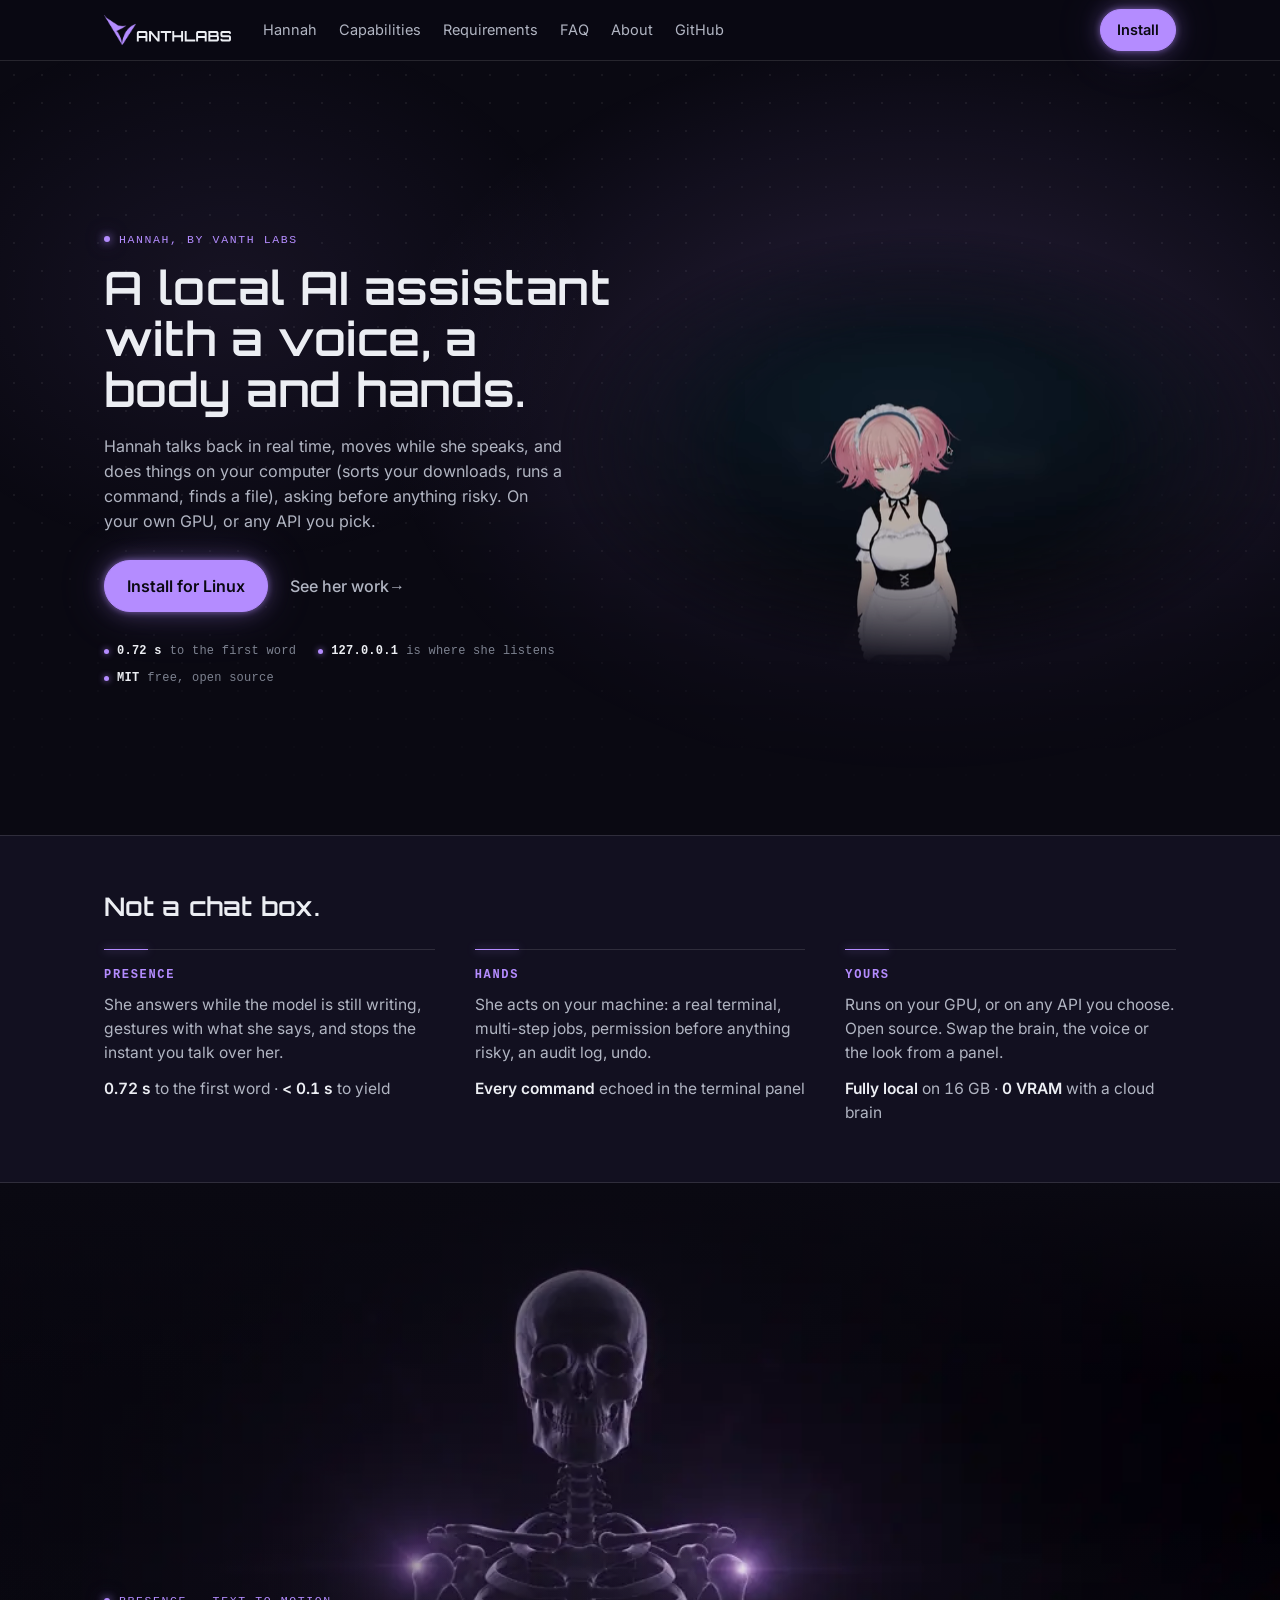
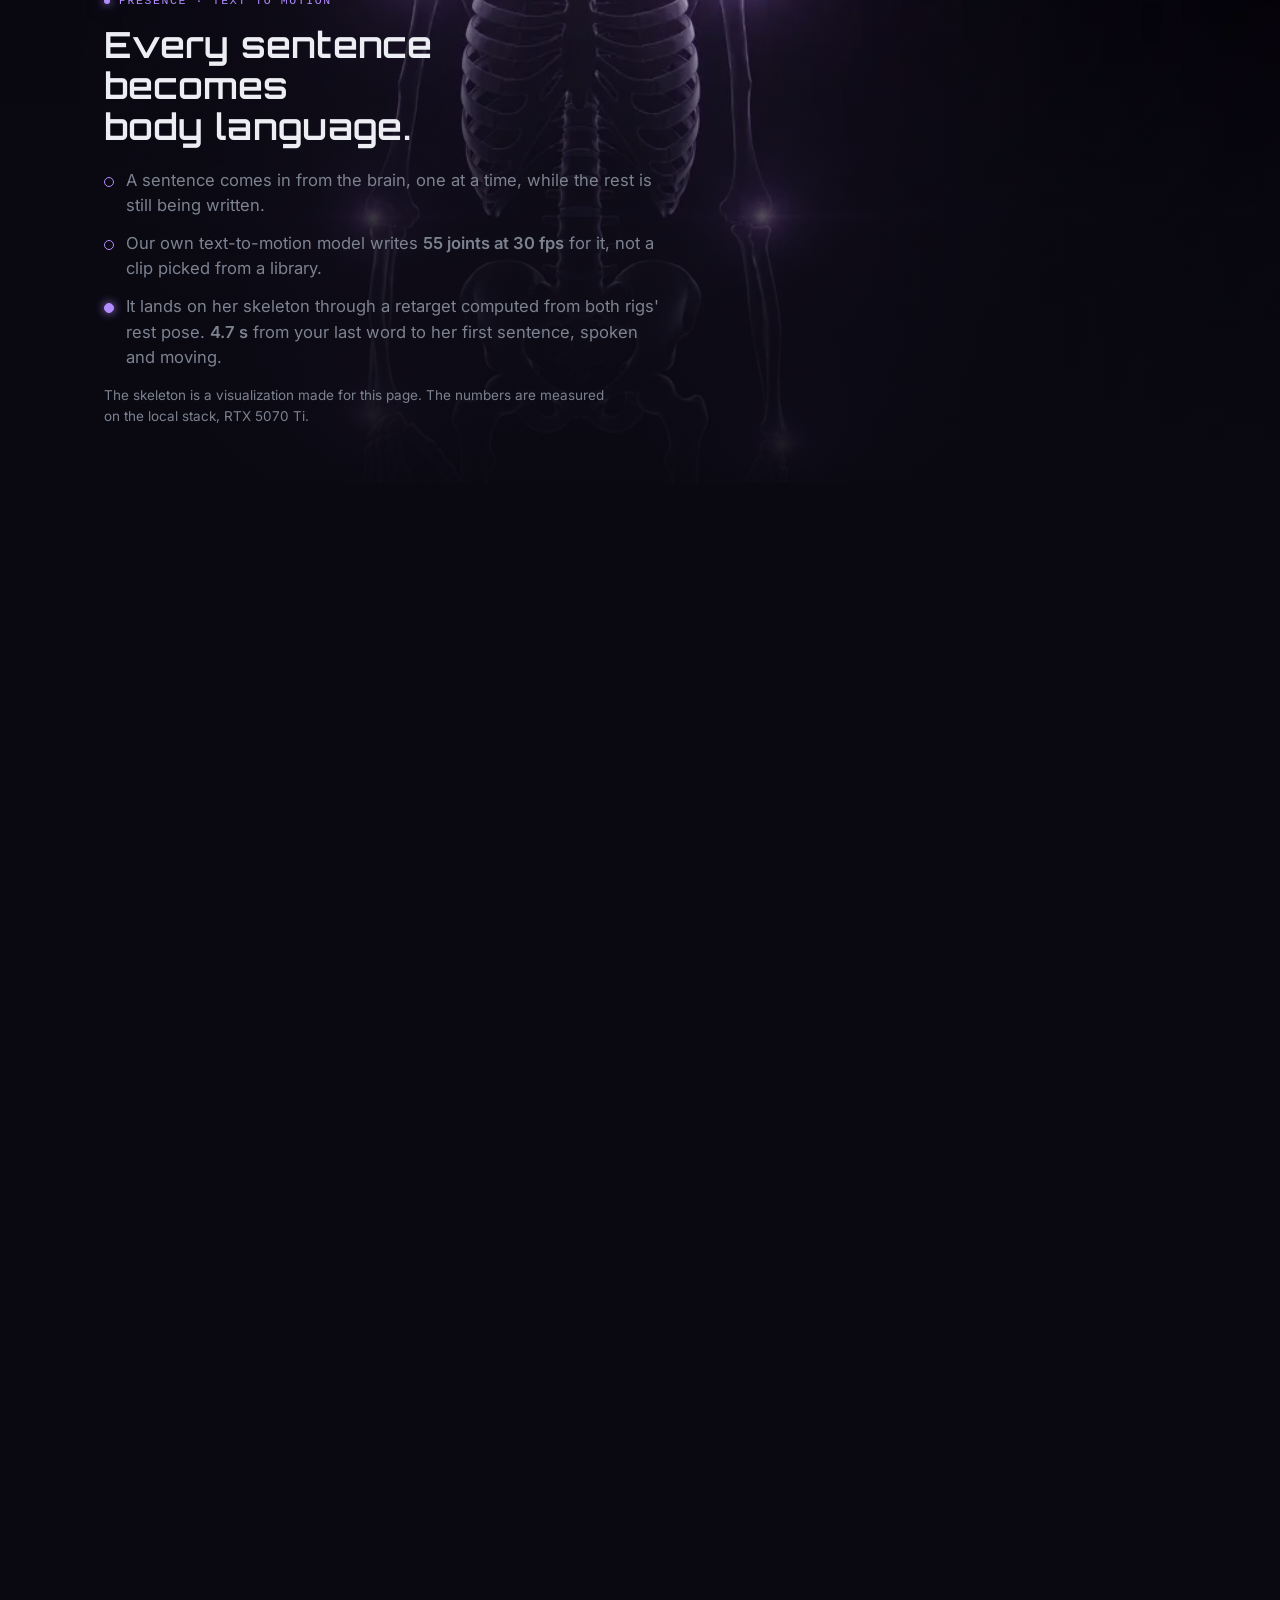
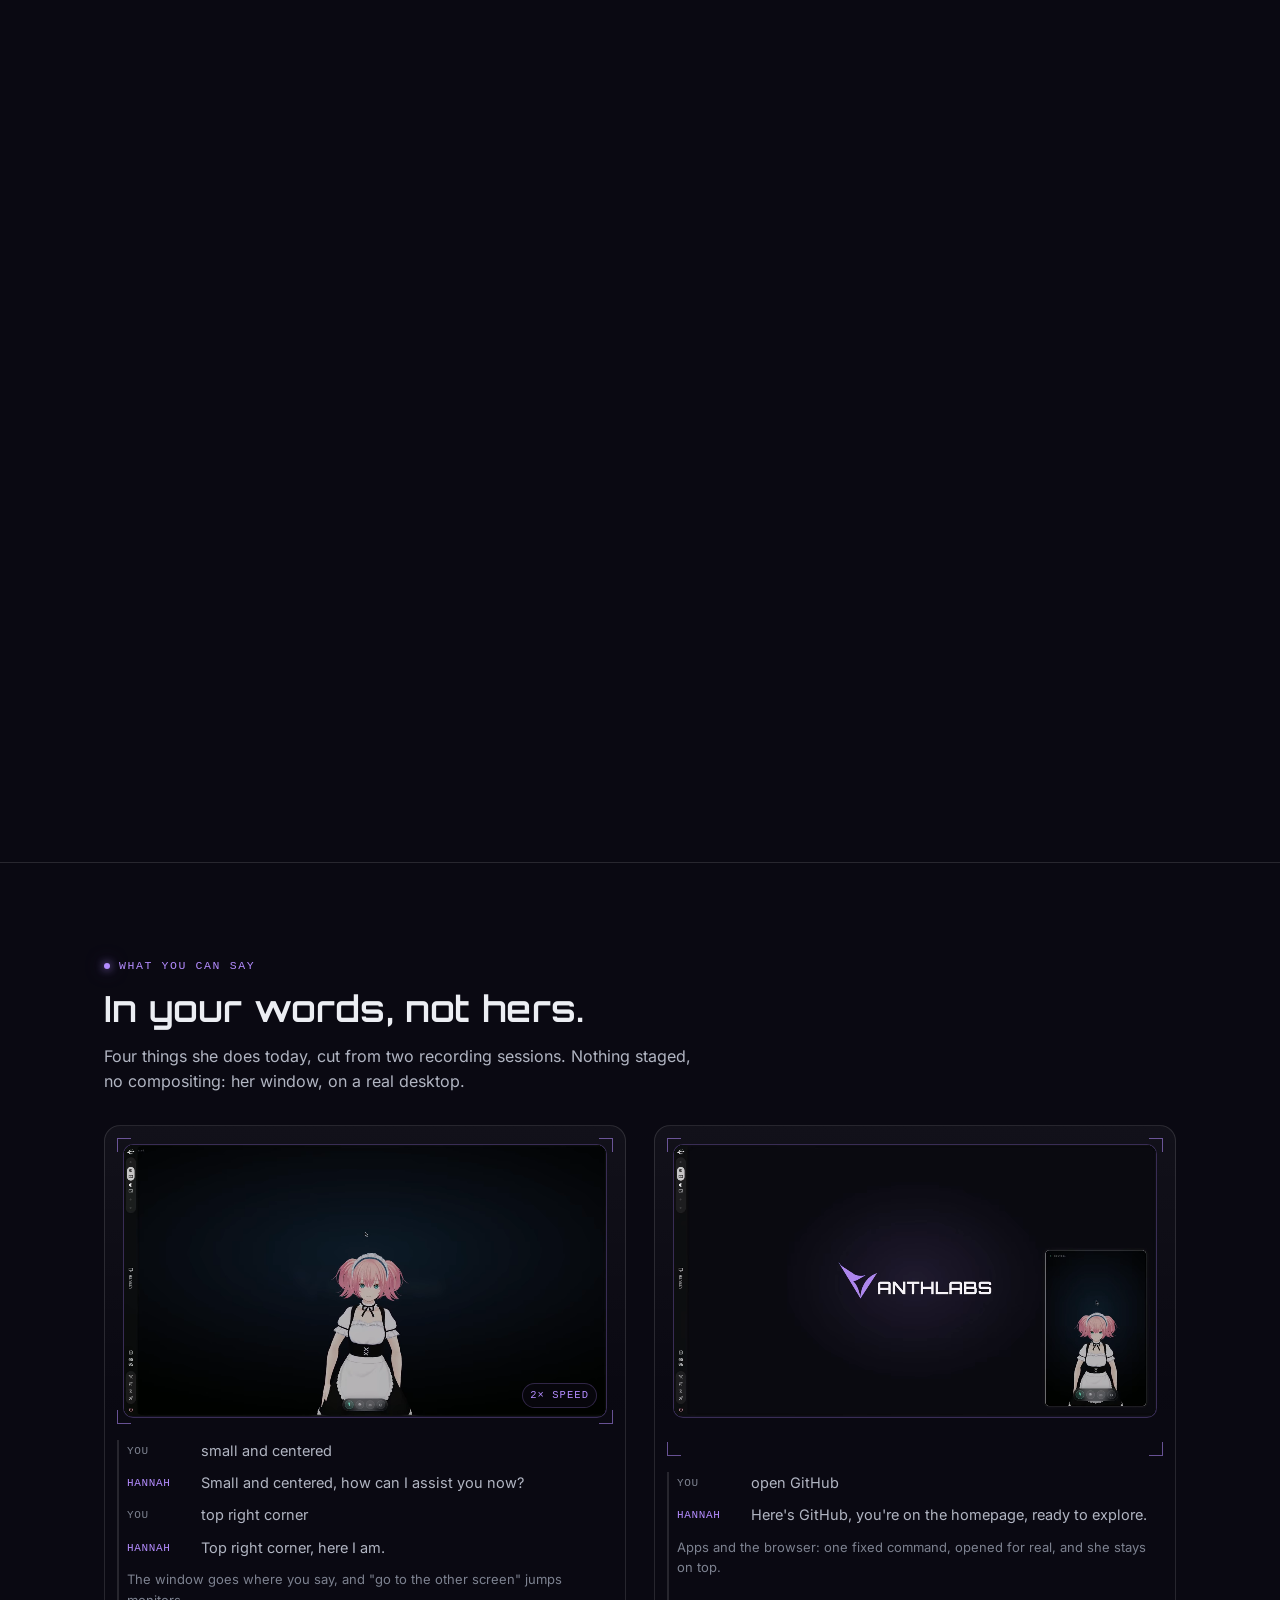
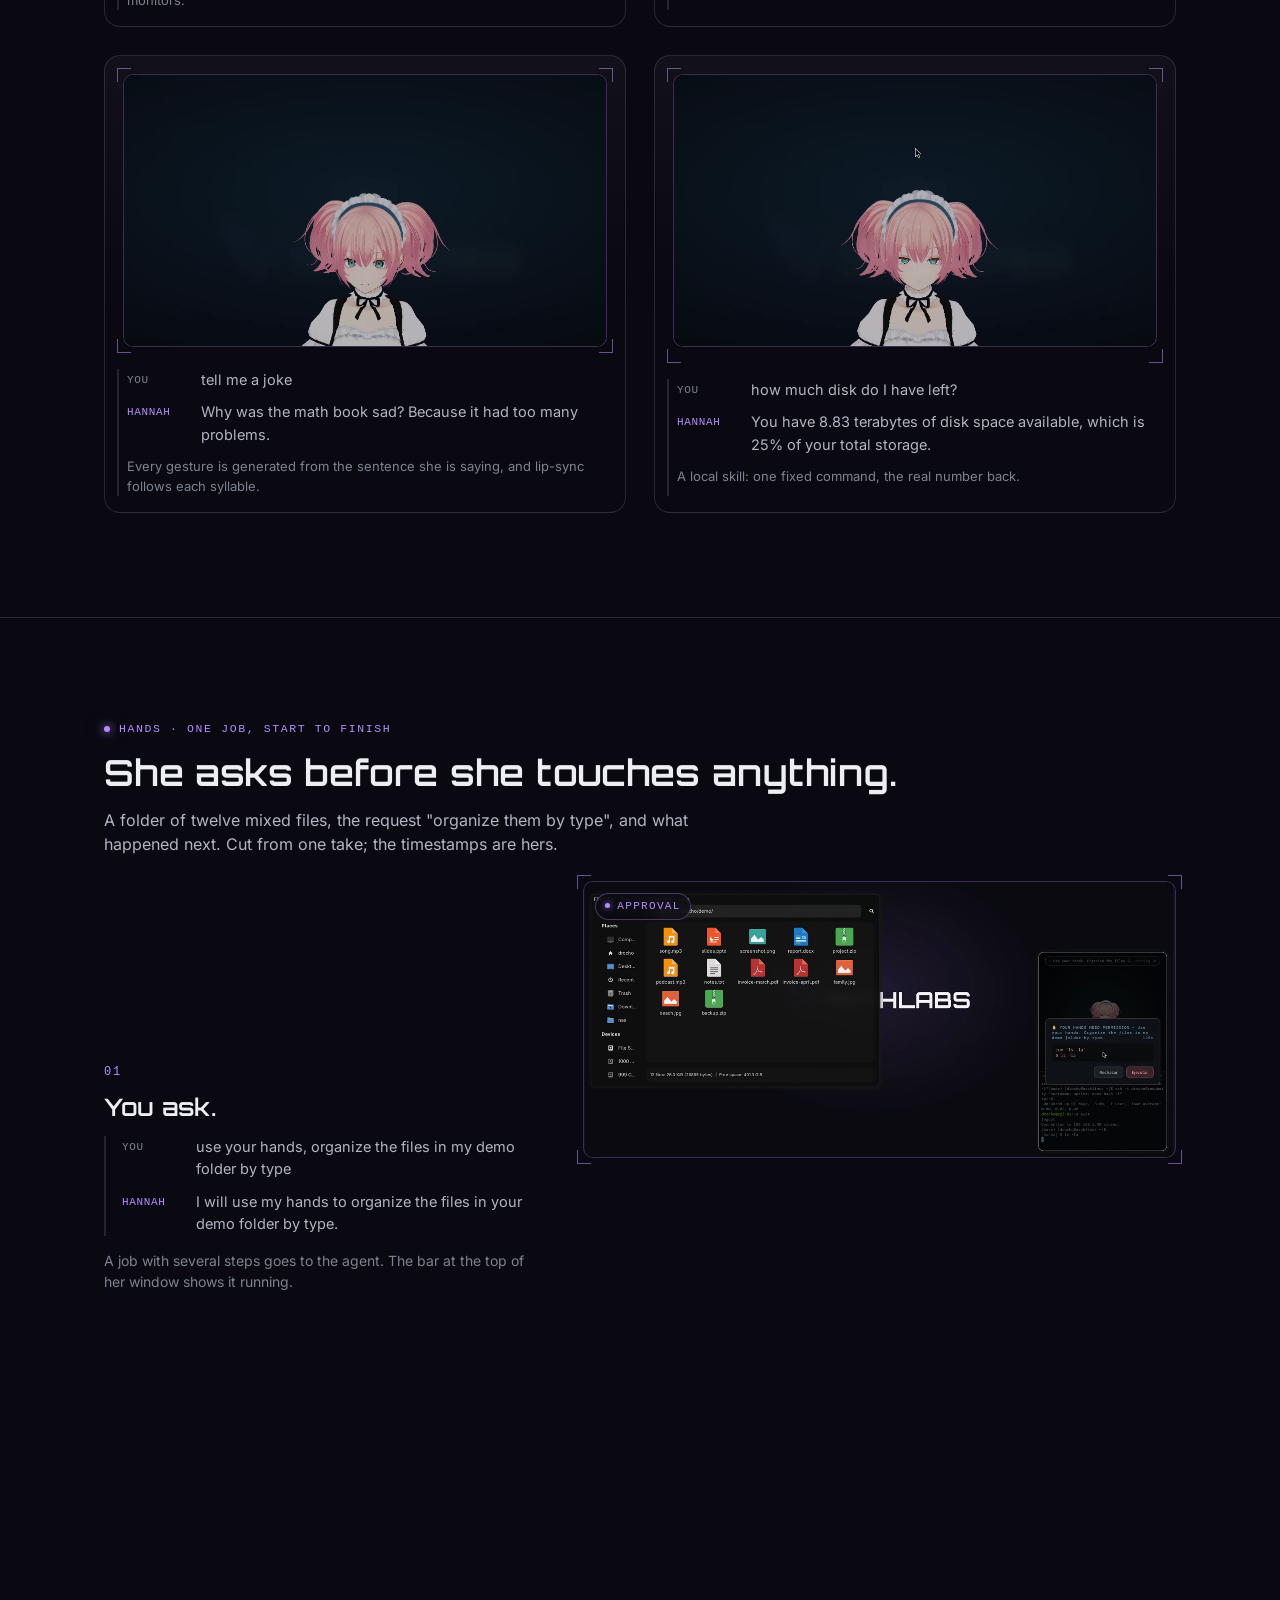
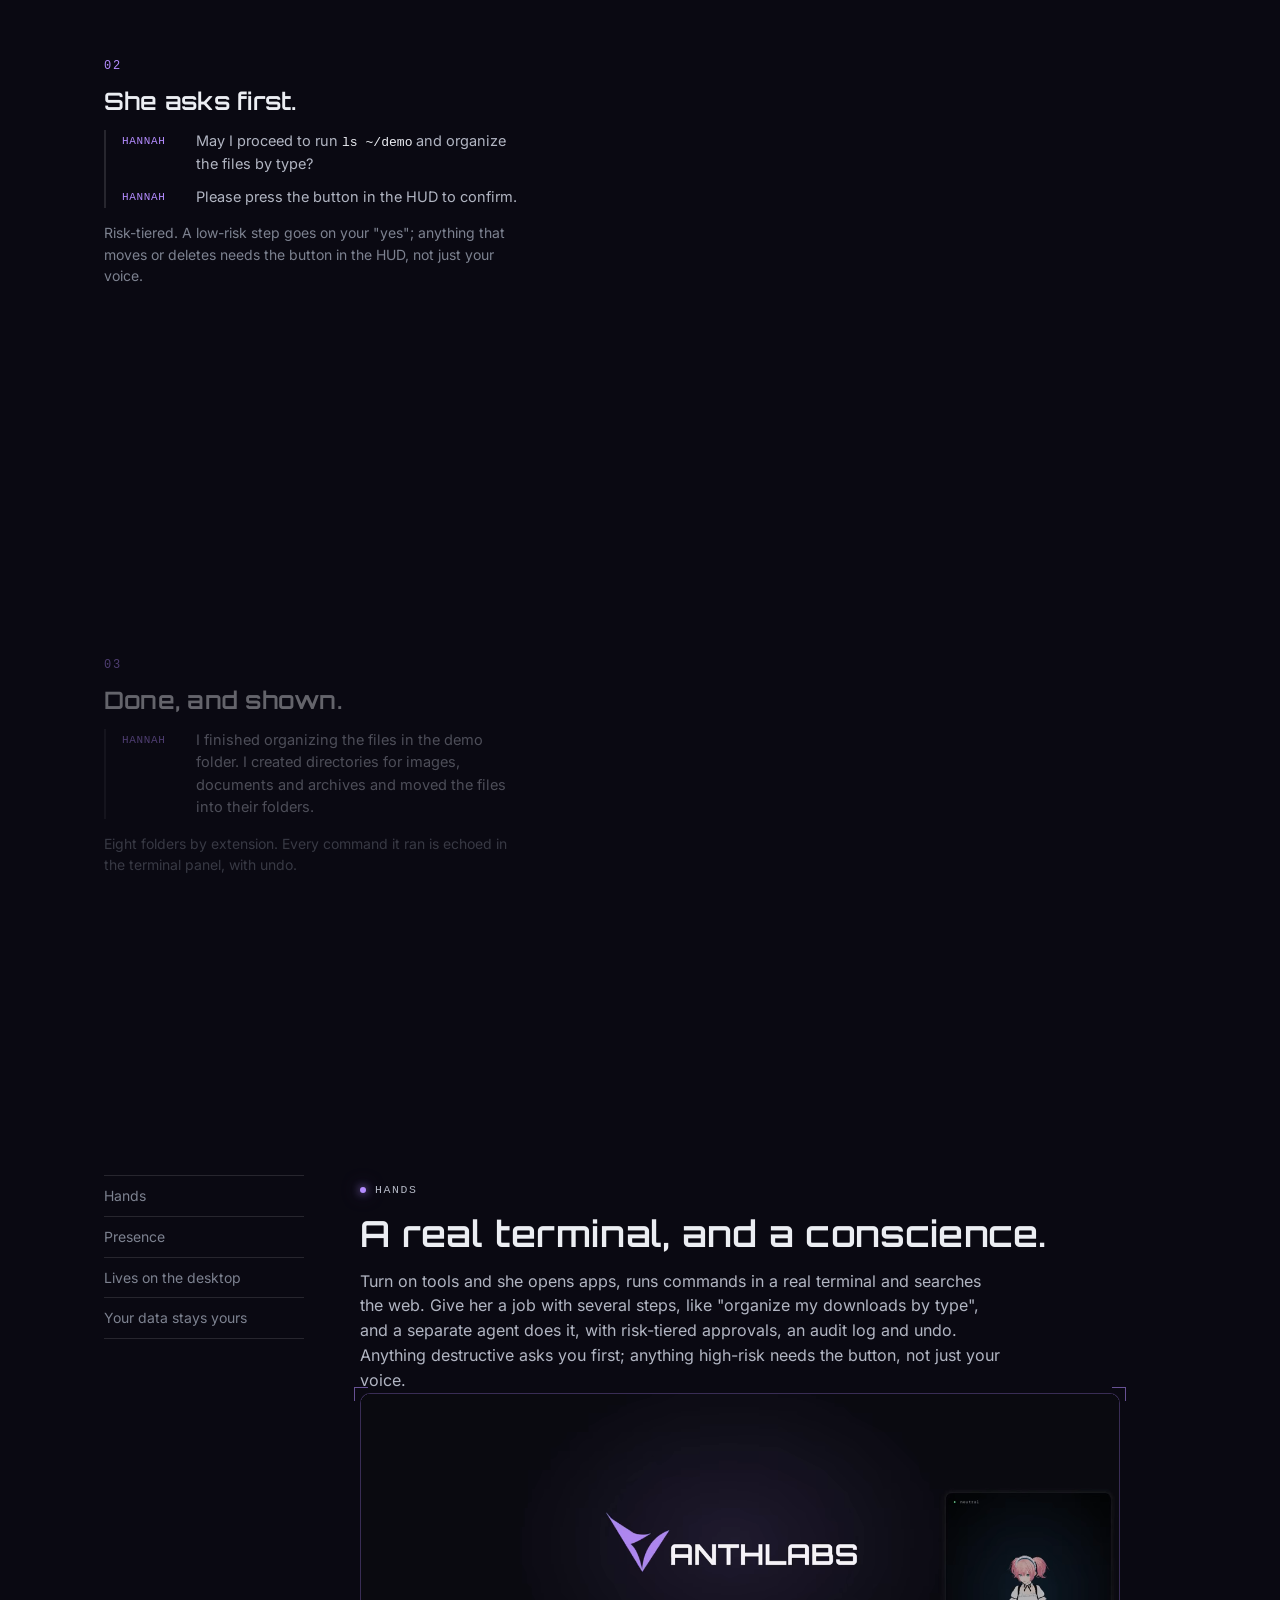
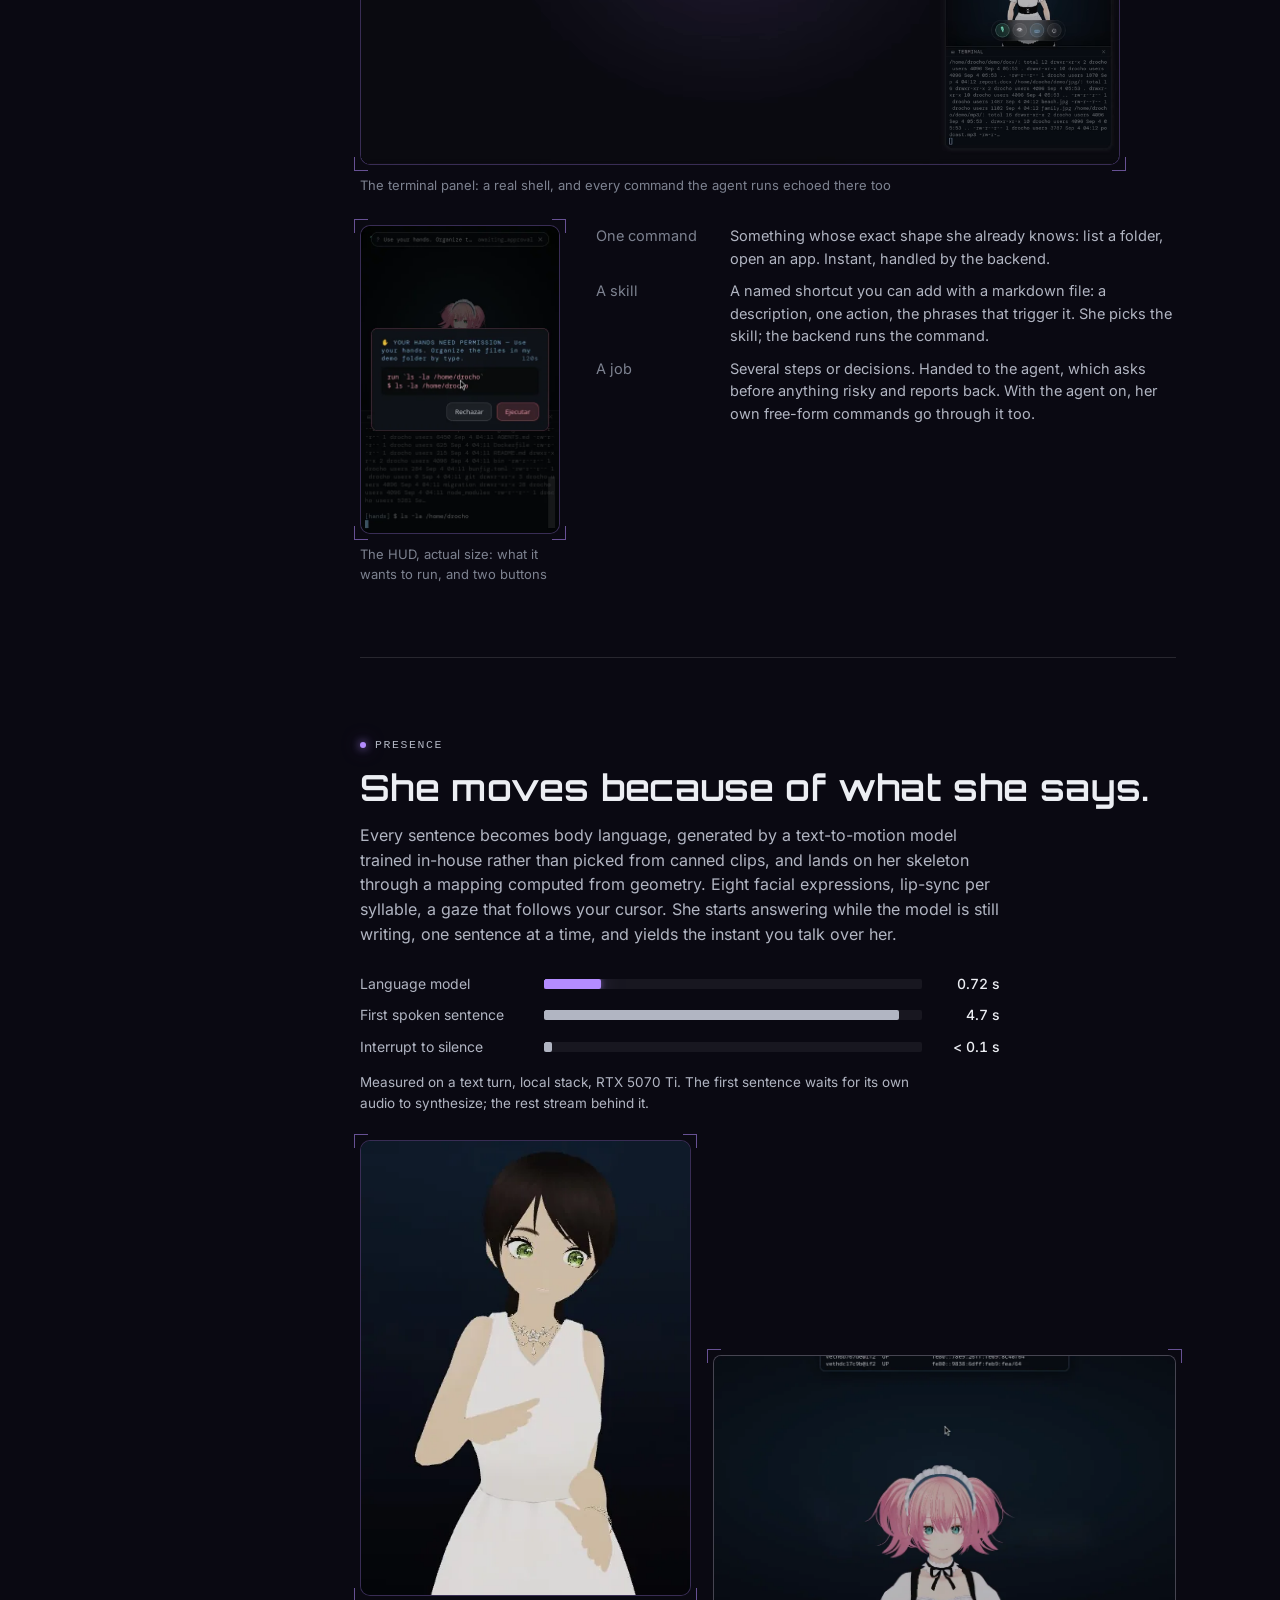
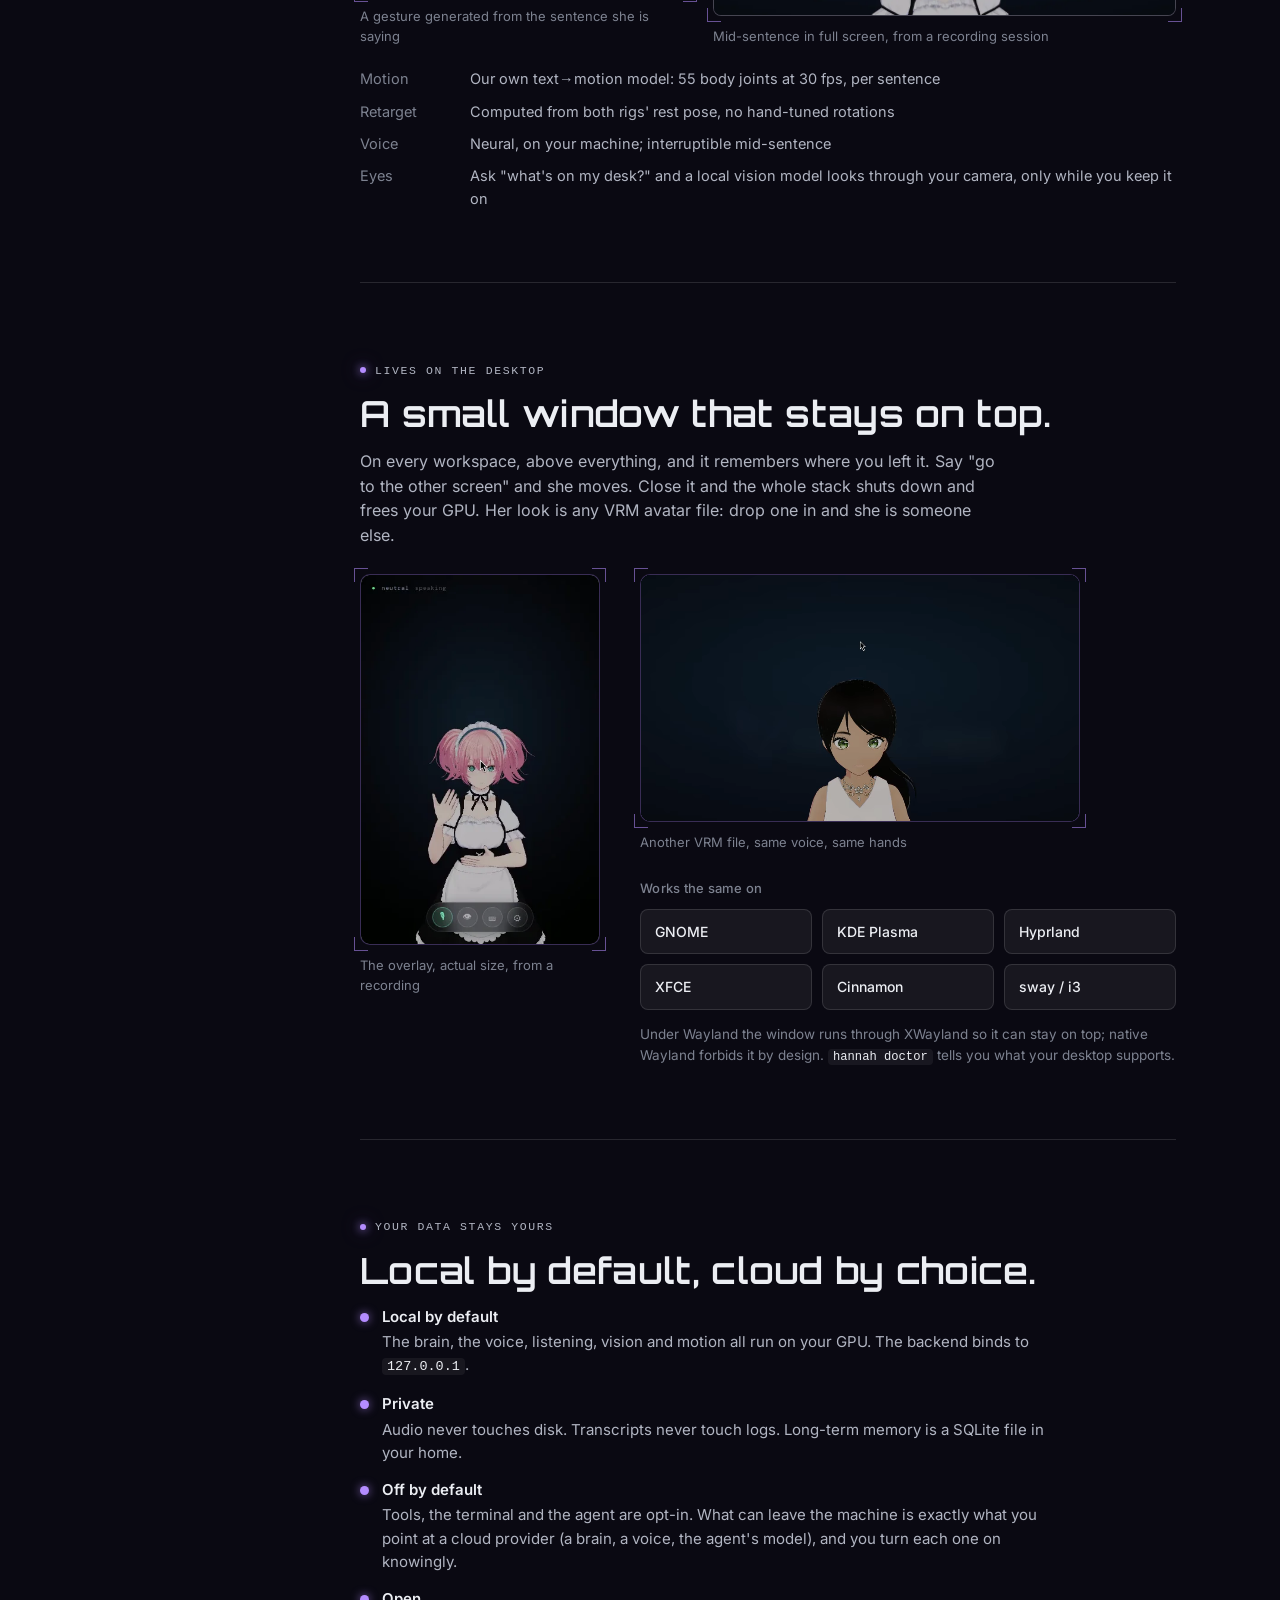
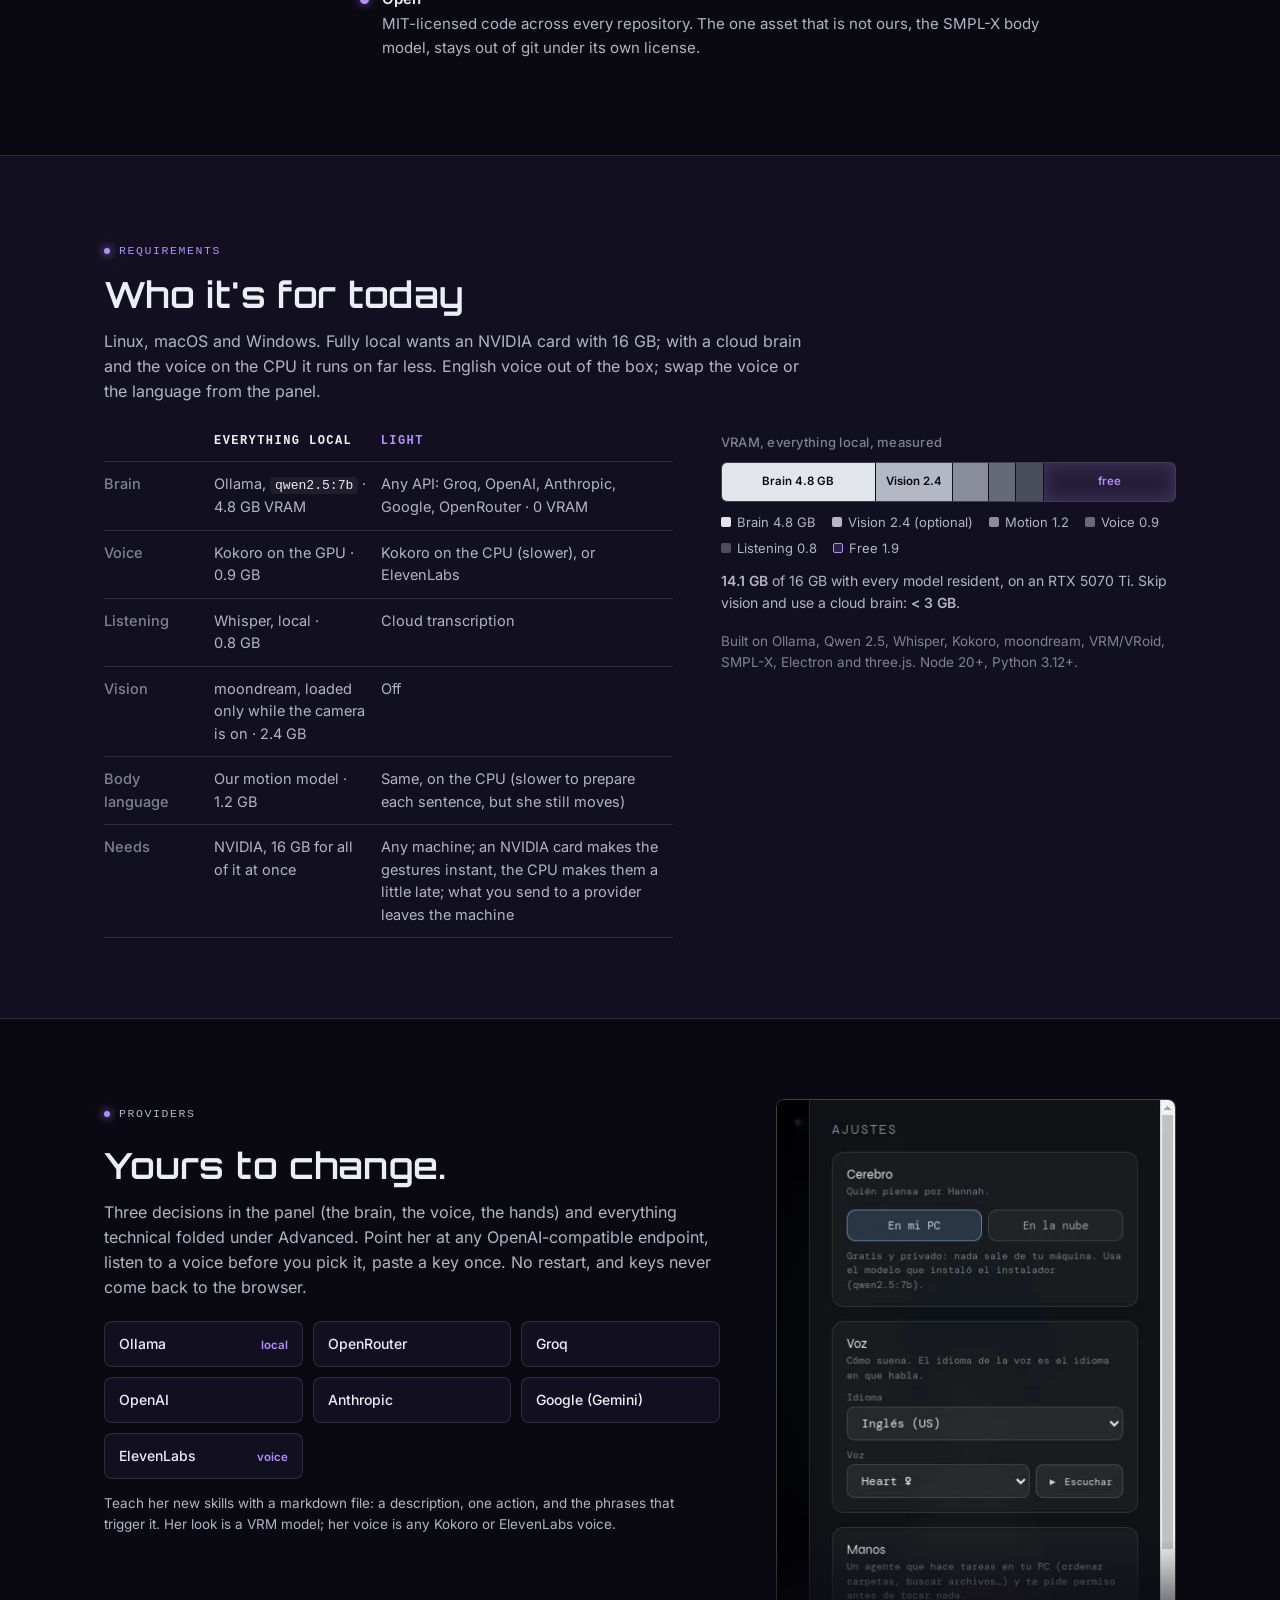
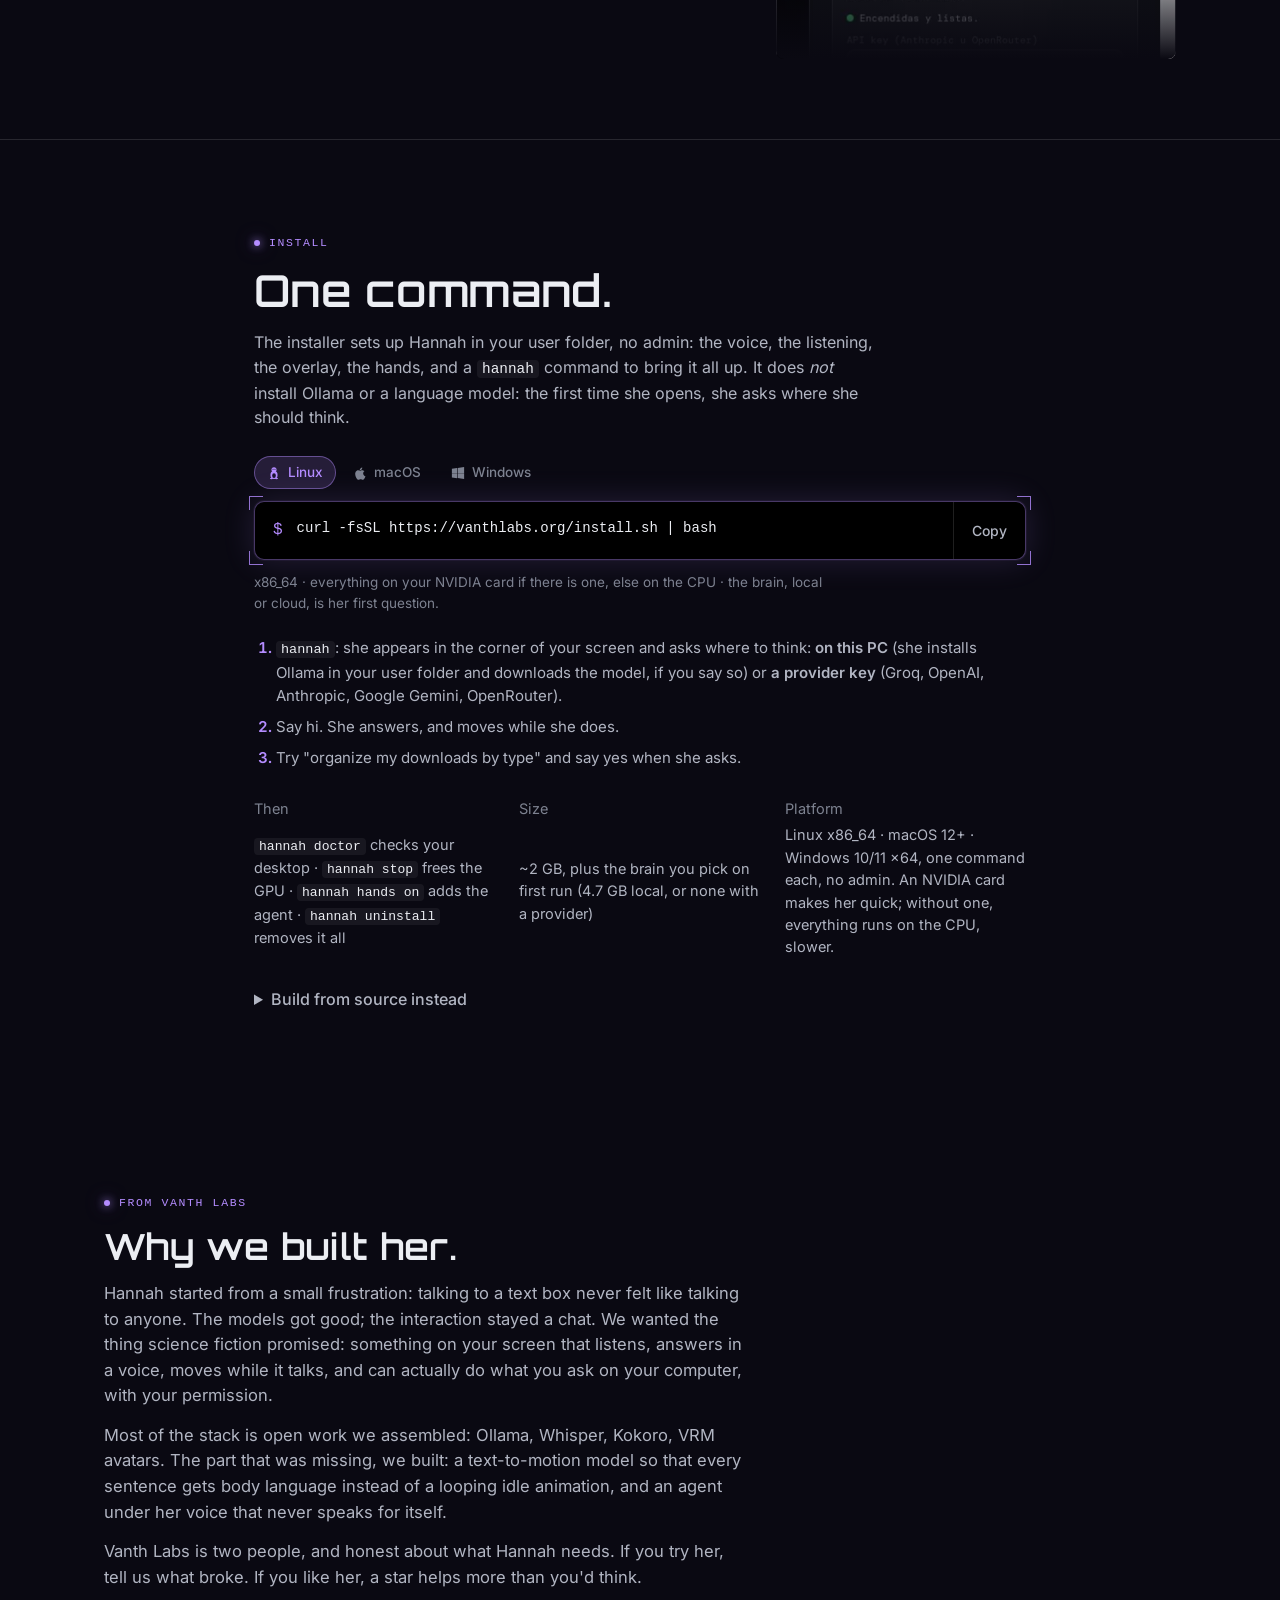
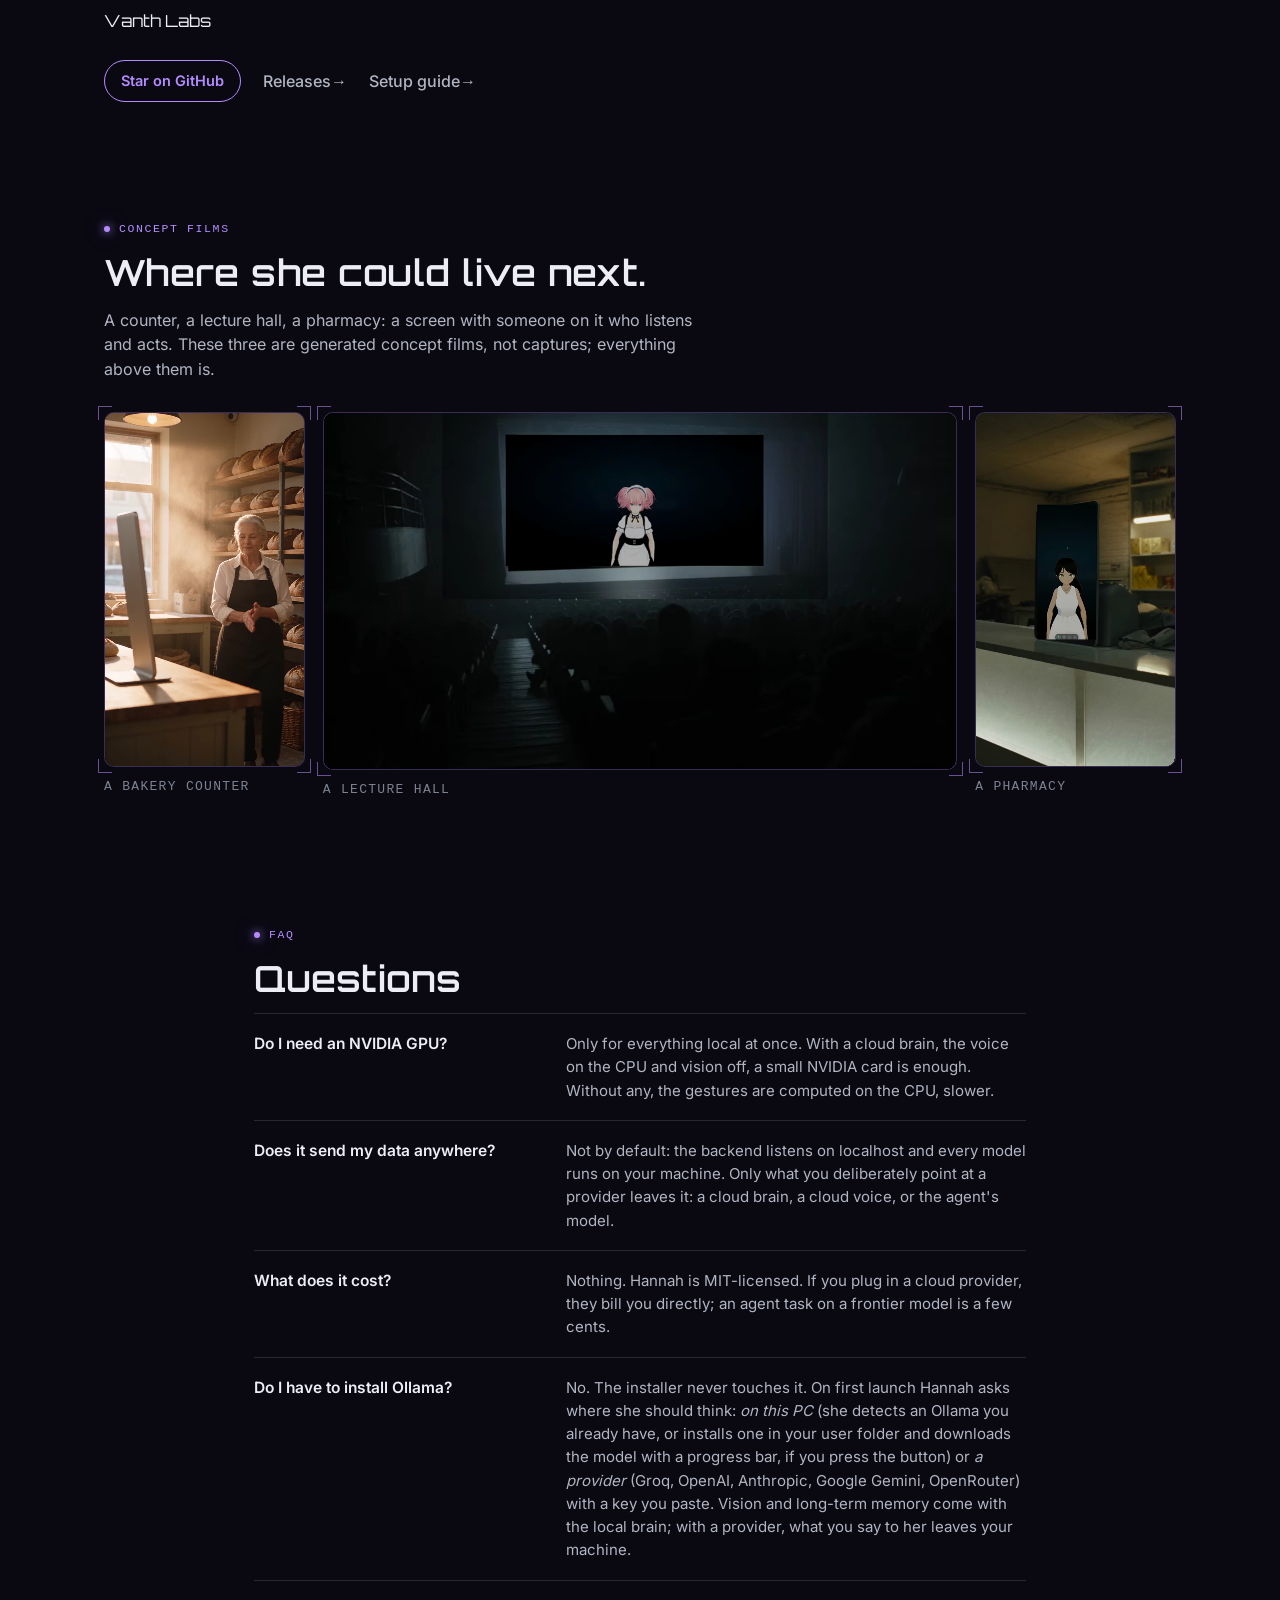
==== commit 7c141dd2: "Landing redesign: real captures and clips from the takes, HUD frames, scroll-driven motion sequence," ====
--- a/index.html
+++ b/index.html
@@ -25,7 +25,7 @@
   <meta name="twitter:description" content="Open source. Runs on your own PC. Talks, moves while she speaks, and acts on your computer with your permission.">
   <meta name="twitter:image" content="https://vanthlabs.org/assets/app.jpg">
   <link rel="icon" href="/favicon.svg" type="image/svg+xml">
-  <link rel="preload" as="image" href="assets/app.webp" fetchpriority="high">
+  <link rel="preload" as="image" href="assets/media/hero.webp" fetchpriority="high">
   <link rel="sitemap" type="application/xml" href="/sitemap.xml">
   <script type="application/ld+json">
   {
@@ -86,6 +86,8 @@
 </head>
 <body>
 
+<div class="progress" aria-hidden="true"><i></i></div>
+
 <header class="nav">
   <div class="wrap nav-inner">
     <a class="brand" href="/"><img src="/assets/vanth-wordmark-header.svg" alt="Vanth Labs" width="127" height="30" decoding="async"></a>
@@ -103,45 +105,50 @@
 
 <main>
 
-  <!-- HERO: the thesis in one line, and the product moving. The <video> shows its poster until the
-       demo exists. When assets/demo.webm / demo.mp4 are recorded, add back inside the <video>:
-         <source src="assets/demo.webm" type="video/webm">
-         <source src="assets/demo.mp4" type="video/mp4">
-       (they are left out on purpose: a missing source is a 404 in every visitor's console). -->
-  <section class="hero wrap" aria-labelledby="hero-title">
-    <div class="hero-copy">
-      <p class="sub">Hannah, by Vanth Labs</p>
-      <h1 id="hero-title">A local AI assistant with a voice, a body and hands.</h1>
-      <p class="lede">Hannah talks back in real time, moves while she speaks, and does things on your computer (sorts your downloads, runs a command, finds a file), asking before anything risky. On your own GPU, or any API you pick.</p>
-      <div class="hero-actions">
-        <a class="btn btn-dark btn-lg cta-install" href="#install">Install</a>
-        <button id="watch" class="link-arrow link-btn" type="button">Watch 30&nbsp;s</button>
-      </div>
-      <p class="hero-fine">Free &middot; MIT &middot; one command &middot; nothing leaves your machine by default</p>
-    </div>
-    <figure class="hero-shot">
-      <video id="demo" poster="assets/app.webp" width="1600" height="1000" autoplay muted loop playsinline preload="metadata"
-        aria-label="30-second demo of Hannah: she greets, sorts a downloads folder after asking permission, moves to the other screen, and the terminal panel shows what ran">
+  <!-- HERO: the thesis in one line, and Hannah herself, full bleed, dissolving into the page.
+       The clip is a real render of the avatar (assets/media/hero.*), muted, on a near-black
+       ground, so a radial mask makes it part of the void instead of a rectangle on it. -->
+  <section class="hero" aria-labelledby="hero-title">
+    <div class="hero-film" aria-hidden="true">
+      <video id="demo" class="hero-video" poster="assets/media/hero.webp" width="1280" height="720" autoplay muted loop playsinline preload="metadata" data-auto>
+        <source src="assets/media/hero.webm" type="video/webm">
+        <source src="assets/media/hero.mp4" type="video/mp4">
       </video>
-    </figure>
+    </div>
+    <div class="wrap hero-inner">
+      <div class="hero-copy">
+        <p class="eyebrow"><i></i>Hannah, by Vanth Labs</p>
+        <h1 id="hero-title">A local AI assistant with a voice, a body and hands.</h1>
+        <p class="lede">Hannah talks back in real time, moves while she speaks, and does things on your computer (sorts your downloads, runs a command, finds a file), asking before anything risky. On your own GPU, or any API you pick.</p>
+        <div class="hero-actions">
+          <a class="btn btn-dark btn-lg cta-install" href="#install">Install</a>
+          <a class="link-arrow" href="#hands">See her work</a>
+        </div>
+        <ul class="hud" aria-label="At a glance">
+          <li><b>0.72 s</b> to the first word</li>
+          <li><b>127.0.0.1</b> is where she listens</li>
+          <li><b>MIT</b> free, open source</li>
+        </ul>
+      </div>
+    </div>
   </section>
 
   <!-- PILLARS: why she exists, in three lines with a measured number each -->
   <section class="pillars-band" aria-labelledby="pillars-title">
     <div class="wrap">
-      <h2 id="pillars-title" class="pillars-title">Not a chat box.</h2>
+      <h2 id="pillars-title" class="pillars-title reveal">Not a chat box.</h2>
       <div class="pillars">
-        <div class="pillar">
+        <div class="pillar reveal">
           <h3>Presence</h3>
           <p>She answers while the model is still writing, gestures with what she says, and stops the instant you talk over her.</p>
           <p class="pillar-num"><span>0.72&nbsp;s</span> to the first word &middot; <span>&lt;&nbsp;0.1&nbsp;s</span> to yield</p>
         </div>
-        <div class="pillar">
+        <div class="pillar reveal">
           <h3>Hands</h3>
           <p>She acts on your machine: a real terminal, multi-step jobs, permission before anything risky, an audit log, undo.</p>
           <p class="pillar-num"><span>Every command</span> echoed in the terminal panel</p>
         </div>
-        <div class="pillar">
+        <div class="pillar reveal">
           <h3>Yours</h3>
           <p>Runs on your GPU, or on any API you choose. Open source. Swap the brain, the voice or the look from a panel.</p>
           <p class="pillar-num"><span>Fully local</span> on 16&nbsp;GB &middot; <span>0 VRAM</span> with a cloud brain</p>
@@ -150,35 +157,139 @@
     </div>
   </section>
 
-  <!-- WHAT YOU CAN SAY: four real exchanges, plain words -->
+  <!-- MOTION: the thing we built. A scroll-driven frame sequence of a motion skeleton (assets/seq/),
+       generated for this page; the captions and numbers are the measured ones. -->
+  <section id="motion" class="motion" aria-labelledby="motion-title" data-scrub data-frames="48" data-src="assets/seq/f{i}.webp">
+    <div class="motion-sticky">
+      <div class="motion-stage">
+        <img class="motion-poster" src="assets/seq/f00.webp" width="1280" height="720" alt="" loading="lazy" decoding="async">
+        <canvas class="motion-canvas" width="1280" height="720" aria-hidden="true"></canvas>
+      </div>
+      <div class="wrap motion-copy">
+        <p class="eyebrow"><i></i>Presence &middot; text to motion</p>
+        <h2 id="motion-title">Every sentence becomes body language.</h2>
+        <ol class="motion-steps" aria-label="How a sentence becomes motion">
+          <li data-at="0">A sentence comes in from the brain, one at a time, while the rest is still being written.</li>
+          <li data-at="0.33">Our own text-to-motion model writes <b>55 joints at 30&nbsp;fps</b> for it, not a clip picked from a library.</li>
+          <li data-at="0.66">It lands on her skeleton through a retarget computed from both rigs' rest pose. <b>4.7&nbsp;s</b> from your last word to her first sentence, spoken and moving.</li>
+        </ol>
+        <p class="src">The skeleton is a visualization made for this page. The numbers are measured on the local stack, RTX 5070 Ti.</p>
+      </div>
+    </div>
+  </section>
+
+  <!-- WHAT YOU CAN SAY: four real exchanges, each with the capture it came from -->
   <section class="wrap says" aria-labelledby="says-title">
-    <h2 id="says-title">What you can say</h2>
-    <p class="lede">Four things she does today. Example exchanges, in your words, not hers.</p>
+    <p class="eyebrow reveal"><i></i>What you can say</p>
+    <h2 id="says-title" class="reveal">In your words, not hers.</h2>
+    <p class="lede reveal">Four things she does today, cut from two recording sessions. Nothing staged, no compositing: her window, on a real desktop.</p>
     <div class="says-grid">
-      <div class="transcript">
-        <p><span class="who">you</span>organize my downloads by type</p>
-        <p><span class="who her">hannah</span>On it. I'll sort them into folders by what they are.</p>
-        <p><span class="who her">hannah</span>I need permission to create four folders in Downloads. Yes or no?</p>
-        <p><span class="who">you</span>yes</p>
-        <p><span class="who her">hannah</span>Done. Twenty-three files moved into four folders.</p>
-      </div>
-      <div class="transcript">
-        <p><span class="who">you</span>what's eating my disk?</p>
-        <p><span class="who her">hannah</span>Your home is 412&nbsp;GB. The biggest folder is Videos at 180&nbsp;GB, then Downloads at 96.</p>
-        <p class="note">A local skill: one fixed command, the real number back.</p>
-      </div>
-      <div class="transcript">
-        <p><span class="who">you</span>go to the other screen</p>
-        <p><span class="who her">hannah</span>Moving.</p>
-        <p class="note">The window jumps to the other monitor and stays on top there.</p>
-      </div>
-      <div class="transcript">
-        <p><span class="who">you</span>what's on my desk?</p>
-        <p><span class="who her">hannah</span>A laptop, a mug, and a stack of papers next to a green plant.</p>
-        <p class="note">A local vision model looks through your camera, only while you keep it on.</p>
-      </div>
-    </div>
-    <p class="src">One voice. The agent never speaks: she narrates what it does, and she cannot claim something is done unless it is.</p>
+      <article class="say reveal">
+        <figure class="frame">
+          <video muted loop playsinline preload="none" poster="assets/media/say-move.webp" width="1280" height="720" data-auto aria-label="Hannah's window going from full screen to small and centered, to the top right corner, to the bottom right, as asked">
+            <source src="assets/media/say-move.webm" type="video/webm"><source src="assets/media/say-move.mp4" type="video/mp4">
+          </video>
+          <figcaption>2&times; speed</figcaption>
+        </figure>
+        <div class="transcript">
+          <p><span class="who">you</span>small and centered</p>
+          <p><span class="who her">hannah</span>Small and centered, how can I assist you now?</p>
+          <p><span class="who">you</span>top right corner</p>
+          <p><span class="who her">hannah</span>Top right corner, here I am.</p>
+          <p class="note">The window goes where you say, and "go to the other screen" jumps monitors.</p>
+        </div>
+      </article>
+      <article class="say reveal">
+        <figure class="frame">
+          <video muted loop playsinline preload="none" poster="assets/media/say-github.webp" width="1280" height="720" data-auto aria-label="A browser opening on GitHub's homepage while Hannah's window stays in the corner">
+            <source src="assets/media/say-github.webm" type="video/webm"><source src="assets/media/say-github.mp4" type="video/mp4">
+          </video>
+        </figure>
+        <div class="transcript">
+          <p><span class="who">you</span>open GitHub</p>
+          <p><span class="who her">hannah</span>Here's GitHub, you're on the homepage, ready to explore.</p>
+          <p class="note">Apps and the browser: one fixed command, opened for real, and she stays on top.</p>
+        </div>
+      </article>
+      <article class="say reveal">
+        <figure class="frame">
+          <video muted loop playsinline preload="none" poster="assets/media/say-joke.webp" width="960" height="540" data-auto aria-label="Hannah in full screen, telling a joke and gesturing while she talks">
+            <source src="assets/media/say-joke.webm" type="video/webm"><source src="assets/media/say-joke.mp4" type="video/mp4">
+          </video>
+        </figure>
+        <div class="transcript">
+          <p><span class="who">you</span>tell me a joke</p>
+          <p><span class="who her">hannah</span>Why was the math book sad? Because it had too many problems.</p>
+          <p class="note">Every gesture is generated from the sentence she is saying, and lip-sync follows each syllable.</p>
+        </div>
+      </article>
+      <article class="say reveal">
+        <figure class="frame">
+          <video muted loop playsinline preload="none" poster="assets/media/say-disk.webp" width="960" height="540" data-auto aria-label="Hannah answering how much disk space is left">
+            <source src="assets/media/say-disk.webm" type="video/webm"><source src="assets/media/say-disk.mp4" type="video/mp4">
+          </video>
+        </figure>
+        <div class="transcript">
+          <p><span class="who">you</span>how much disk do I have left?</p>
+          <p><span class="who her">hannah</span>You have 8.83 terabytes of disk space available, which is 25% of your total storage.</p>
+          <p class="note">A local skill: one fixed command, the real number back.</p>
+        </div>
+      </article>
+    </div>
+    <p class="src reveal">One voice. The agent never speaks: she narrates what it does, and she cannot claim something is done unless it is.</p>
+  </section>
+
+  <!-- HANDS, STEP BY STEP: one real job, ask to done, the capture follows your scroll -->
+  <section id="hands" class="story" aria-labelledby="story-title">
+    <div class="wrap story-head">
+      <p class="eyebrow reveal"><i></i>Hands &middot; one job, start to finish</p>
+      <h2 id="story-title" class="reveal">She asks before she touches anything.</h2>
+      <p class="lede reveal">A folder of twelve mixed files, the request "organize them by type", and what happened next. Cut from one take; the timestamps are hers.</p>
+    </div>
+    <div class="wrap story-grid">
+      <div class="story-steps">
+        <div class="step is-active" data-step="0">
+          <p class="step-n">01</p>
+          <h3>You ask.</h3>
+          <div class="transcript">
+            <p><span class="who">you</span>use your hands, organize the files in my demo folder by type</p>
+            <p><span class="who her">hannah</span>I will use my hands to organize the files in your demo folder by type.</p>
+          </div>
+          <p class="step-note">A job with several steps goes to the agent. The bar at the top of her window shows it running.</p>
+        </div>
+        <div class="step" data-step="1">
+          <p class="step-n">02</p>
+          <h3>She asks first.</h3>
+          <div class="transcript">
+            <p><span class="who her">hannah</span><span>May I proceed to run <code>ls ~/demo</code> and organize the files by type?</span></p>
+            <p><span class="who her">hannah</span>Please press the button in the HUD to confirm.</p>
+          </div>
+          <p class="step-note">Risk-tiered. A low-risk step goes on your "yes"; anything that moves or deletes needs the button in the HUD, not just your voice.</p>
+        </div>
+        <div class="step" data-step="2">
+          <p class="step-n">03</p>
+          <h3>Done, and shown.</h3>
+          <div class="transcript">
+            <p><span class="who her">hannah</span>I finished organizing the files in the demo folder. I created directories for images, documents and archives and moved the files into their folders.</p>
+          </div>
+          <p class="step-note">Eight folders by extension. Every command it ran is echoed in the terminal panel, with undo.</p>
+        </div>
+      </div>
+      <div class="story-media">
+        <div class="story-sticky frame">
+          <video class="is-active" muted loop playsinline preload="none" poster="assets/media/hands-ask.webp" width="1400" height="654" data-auto aria-label="The demo folder with twelve mixed files, and Hannah's window taking the job">
+            <source src="assets/media/hands-ask.webm" type="video/webm"><source src="assets/media/hands-ask.mp4" type="video/mp4">
+          </video>
+          <video muted loop playsinline preload="none" poster="assets/media/hands-confirm.webp" width="1400" height="654" data-auto aria-label="The permission dialog inside Hannah's window, with the command she wants to run and a button to allow it">
+            <source src="assets/media/hands-confirm.webm" type="video/webm"><source src="assets/media/hands-confirm.mp4" type="video/mp4">
+          </video>
+          <video muted loop playsinline preload="none" poster="assets/media/hands-done.webp" width="1400" height="654" data-auto aria-label="The same folder, now eight folders named by file type">
+            <source src="assets/media/hands-done.webm" type="video/webm"><source src="assets/media/hands-done.mp4" type="video/mp4">
+          </video>
+          <p class="story-tag" aria-hidden="true"><span data-tag="0">awaiting</span><span data-tag="1">approval</span><span data-tag="2">done</span></p>
+        </div>
+      </div>
+    </div>
   </section>
 
   <!-- CAPABILITIES: sticky index left, data-backed sections right. Hands first. -->
@@ -192,22 +303,29 @@
 
     <div class="caps-body">
 
-      <article id="c-hands" class="cap">
-        <h2>Hands</h2>
+      <article id="c-hands" class="cap reveal">
+        <p class="eyebrow"><i></i>Hands</p>
+        <h2>A real terminal, and a conscience.</h2>
         <p>Turn on tools and she opens apps, runs commands in a real terminal and searches the web. Give her a job with several steps, like "organize my downloads by type", and a separate agent does it, with risk-tiered approvals, an audit log and undo. Anything destructive asks you first; anything high-risk needs the button, not just your voice.</p>
-        <figure class="wide-shot"><picture><source type="image/webp" srcset="assets/terminal.webp"><img src="assets/terminal.jpg" width="1100" height="340" alt="Hannah's window split with a real terminal panel at the bottom" loading="lazy"></picture><figcaption>The terminal panel: a real shell, and every command the agent runs echoed there too</figcaption></figure>
-        <details class="how">
-          <summary>How she decides who does what</summary>
+        <figure class="wide-shot frame">
+          <video muted loop playsinline preload="none" poster="assets/media/hands-terminal.webp" width="1280" height="626" data-auto aria-label="Hannah in full screen with the terminal panel open under her, showing the commands the agent ran">
+            <source src="assets/media/hands-terminal.webm" type="video/webm"><source src="assets/media/hands-terminal.mp4" type="video/mp4">
+          </video>
+          <figcaption>The terminal panel: a real shell, and every command the agent runs echoed there too</figcaption>
+        </figure>
+        <div class="hud-row">
+          <figure class="hud-shot frame"><picture><source type="image/webp" srcset="assets/media/hud-permission.webp"><img src="assets/media/hud-permission.jpg" width="400" height="620" alt="Hannah's window with the permission dialog: the command she wants to run, and Reject or Run buttons" loading="lazy"></picture><figcaption>The HUD, actual size: what it wants to run, and two buttons</figcaption></figure>
           <dl class="facts">
             <div><dt>One command</dt><dd>Something whose exact shape she already knows: list a folder, open an app. Instant, handled by the backend.</dd></div>
             <div><dt>A skill</dt><dd>A named shortcut you can add with a markdown file: a description, one action, the phrases that trigger it. She picks the skill; the backend runs the command.</dd></div>
             <div><dt>A job</dt><dd>Several steps or decisions. Handed to the agent, which asks before anything risky and reports back. With the agent on, her own free-form commands go through it too.</dd></div>
           </dl>
-        </details>
-      </article>
-
-      <article id="c-presence" class="cap">
-        <h2>Presence</h2>
+        </div>
+      </article>
+
+      <article id="c-presence" class="cap reveal">
+        <p class="eyebrow"><i></i>Presence</p>
+        <h2>She moves because of what she says.</h2>
         <p>Every sentence becomes body language, generated by a text-to-motion model trained in-house rather than picked from canned clips, and lands on her skeleton through a mapping computed from geometry. Eight facial expressions, lip-sync per syllable, a gaze that follows your cursor. She starts answering while the model is still writing, one sentence at a time, and yields the instant you talk over her.</p>
         <div class="datagrid">
           <div class="datarow"><span class="dl">Language model</span><span class="bar"><i style="--w:15%"></i></span><span class="dv">0.72 s</span></div>
@@ -216,22 +334,30 @@
         </div>
         <p class="src">Measured on a text turn, local stack, RTX 5070 Ti. The first sentence waits for its own audio to synthesize; the rest stream behind it.</p>
         <div class="shots-2">
-          <figure><picture><source type="image/webp" srcset="assets/gesture.webp"><img src="assets/gesture.jpg" width="420" height="580" alt="Hannah mid-sentence, one hand raised to her chest" loading="lazy"></picture><figcaption>A gesture generated from the sentence she is saying</figcaption></figure>
-          <figure><picture><source type="image/webp" srcset="assets/portrait.webp"><img src="assets/portrait.jpg" width="760" height="640" alt="Close-up of Hannah's face looking at the viewer" loading="lazy"></picture><figcaption>Expression, blink and gaze, layered over the motion</figcaption></figure>
+          <figure class="frame"><picture><source type="image/webp" srcset="assets/gesture.webp"><img src="assets/gesture.jpg" width="420" height="580" alt="Hannah mid-sentence, one hand raised to her chest" loading="lazy"></picture><figcaption>A gesture generated from the sentence she is saying</figcaption></figure>
+          <figure class="frame"><img src="assets/media/gesture-wide.webp" width="960" height="540" alt="Hannah in full screen with both arms open mid-sentence" loading="lazy"><figcaption>Mid-sentence in full screen, from a recording session</figcaption></figure>
         </div>
         <dl class="facts">
           <div><dt>Motion</dt><dd>Our own text&rarr;motion model: 55 body joints at 30&nbsp;fps, per sentence</dd></div>
           <div><dt>Retarget</dt><dd>Computed from both rigs' rest pose, no hand-tuned rotations</dd></div>
           <div><dt>Voice</dt><dd>Neural, on your machine; interruptible mid-sentence</dd></div>
+          <div><dt>Eyes</dt><dd>Ask "what's on my desk?" and a local vision model looks through your camera, only while you keep it on</dd></div>
         </dl>
       </article>
 
-      <article id="c-desktop" class="cap">
-        <h2>Lives on the desktop</h2>
-        <p>A small window that stays on top of everything, on every workspace, and remembers where you left it. Say "go to the other screen" and she moves. Close it and the whole stack shuts down and frees your GPU.</p>
+      <article id="c-desktop" class="cap reveal">
+        <p class="eyebrow"><i></i>Lives on the desktop</p>
+        <h2>A small window that stays on top.</h2>
+        <p>On every workspace, above everything, and it remembers where you left it. Say "go to the other screen" and she moves. Close it and the whole stack shuts down and frees your GPU. Her look is any VRM avatar file: drop one in and she is someone else.</p>
         <div class="desktop-row">
-          <figure class="widget-shot"><picture><source type="image/webp" srcset="assets/overlay.webp"><img src="assets/overlay.png" width="400" height="620" alt="The compact 400 by 620 Hannah window as it sits on a desktop" loading="lazy"></picture><figcaption>The overlay, actual size</figcaption></figure>
+          <figure class="widget-shot frame"><picture><source type="image/webp" srcset="assets/media/overlay-live.webp"><img src="assets/media/overlay-live.jpg" width="400" height="620" alt="The compact 400 by 620 Hannah window as it sits on a desktop, status line reading neutral, speaking" loading="lazy"></picture><figcaption>The overlay, actual size, from a recording</figcaption></figure>
           <div>
+            <figure class="frame swap-shot">
+              <video muted loop playsinline preload="none" poster="assets/media/avatar-swap.webp" width="960" height="540" data-auto aria-label="A different avatar, dark hair and a white dress, waving from the same window">
+                <source src="assets/media/avatar-swap.webm" type="video/webm"><source src="assets/media/avatar-swap.mp4" type="video/mp4">
+              </video>
+              <figcaption>Another VRM file, same voice, same hands</figcaption>
+            </figure>
             <p class="sub">Works the same on</p>
             <ul class="grid-tiles">
               <li>GNOME</li><li>KDE Plasma</li><li>Hyprland</li><li>XFCE</li><li>Cinnamon</li><li>sway / i3</li>
@@ -241,8 +367,9 @@
         </div>
       </article>
 
-      <article id="c-private" class="cap">
-        <h2>Your data stays yours</h2>
+      <article id="c-private" class="cap reveal">
+        <p class="eyebrow"><i></i>Your data stays yours</p>
+        <h2>Local by default, cloud by choice.</h2>
         <ul class="checks">
           <li><strong>Local by default</strong> The brain, the voice, listening, vision and motion all run on your GPU. The backend binds to <code>127.0.0.1</code>.</li>
           <li><strong>Private</strong> Audio never touches disk. Transcripts never touch logs. Long-term memory is a SQLite file in your home.</li>
@@ -257,10 +384,11 @@
   <!-- FIT: who it's for today, in two tiers. Honest, not a wall. -->
   <section id="fit" class="fit">
     <div class="wrap">
-      <h2>Who it's for today</h2>
-      <p class="lede">Linux, macOS and Windows. Fully local wants an NVIDIA card with 16&nbsp;GB; with a cloud brain and the voice on the CPU it runs on far less. English voice out of the box; swap the voice or the language from the panel.</p>
+      <p class="eyebrow reveal"><i></i>Requirements</p>
+      <h2 class="reveal">Who it's for today</h2>
+      <p class="lede reveal">Linux, macOS and Windows. Fully local wants an NVIDIA card with 16&nbsp;GB; with a cloud brain and the voice on the CPU it runs on far less. English voice out of the box; swap the voice or the language from the panel.</p>
       <div class="tiers">
-        <table class="tier-table">
+        <table class="tier-table reveal">
           <thead>
             <tr><th scope="col"></th><th scope="col">Everything local</th><th scope="col">Light</th></tr>
           </thead>
@@ -273,7 +401,7 @@
             <tr><th scope="row">Needs</th><td>NVIDIA, 16&nbsp;GB for all of it at once</td><td>Any machine; an NVIDIA card makes the gestures instant, the CPU makes them a little late; what you send to a provider leaves the machine</td></tr>
           </tbody>
         </table>
-        <div class="vram">
+        <div class="vram reveal">
           <p class="sub">VRAM, everything local, measured</p>
           <div class="stack">
             <div class="seg" style="--w:34%"><span>Brain 4.8 GB</span></div>
@@ -294,7 +422,8 @@
   <!-- SETUP: bring your own providers, shown with the real settings panel -->
   <section id="setup" class="setup">
     <div class="wrap setup-inner">
-      <div class="setup-copy">
+      <div class="setup-copy reveal">
+        <p class="eyebrow"><i></i>Providers</p>
         <h2>Yours to change.</h2>
         <p>Three decisions in the panel (the brain, the voice, the hands) and everything technical folded under Advanced. Point her at any OpenAI-compatible endpoint, listen to a voice before you pick it, paste a key once. No restart, and keys never come back to the browser.</p>
         <ul class="grid-tiles">
@@ -302,21 +431,22 @@
         </ul>
         <p class="src">Teach her new skills with a markdown file: a description, one action, and the phrases that trigger it. Her look is a VRM model; her voice is any Kokoro or ElevenLabs voice.</p>
       </div>
-      <figure class="settings-shot"><picture><source type="image/webp" srcset="assets/settings.webp"><img src="assets/settings.jpg" width="400" height="620" alt="The settings panel: three cards (brain on my PC or in the cloud, voice with a listen button, hands) with the technical options folded away" loading="lazy"></picture></figure>
+      <figure class="settings-shot reveal"><picture><source type="image/webp" srcset="assets/settings.webp"><img src="assets/settings.jpg" width="400" height="620" alt="The settings panel: three cards (brain on my PC or in the cloud, voice with a listen button, hands) with the technical options folded away" loading="lazy"></picture></figure>
     </div>
   </section>
 
   <!-- INSTALL -->
   <section id="install" class="install">
     <div class="wrap install-inner">
-      <h2>One command.</h2>
-      <p class="lede">The installer sets up Hannah in your user folder, no admin: the voice, the listening, the overlay, the hands, and a <code>hannah</code> command to bring it all up. It does <em>not</em> install Ollama or a language model: the first time she opens, she asks where she should think.</p>
-      <div class="os-tabs" role="tablist" aria-label="Operating system">
+      <p class="eyebrow reveal"><i></i>Install</p>
+      <h2 class="reveal">One command.</h2>
+      <p class="lede reveal">The installer sets up Hannah in your user folder, no admin: the voice, the listening, the overlay, the hands, and a <code>hannah</code> command to bring it all up. It does <em>not</em> install Ollama or a language model: the first time she opens, she asks where she should think.</p>
+      <div class="os-tabs reveal" role="tablist" aria-label="Operating system">
         <button class="os-tab is-active" role="tab" aria-selected="true" data-os="linux" type="button"><svg class="os-ico" viewBox="0 0 16 16" aria-hidden="true"><ellipse cx="8" cy="10.2" rx="4.1" ry="4.6"/><circle cx="8" cy="4.3" r="2.9"/><ellipse class="os-ico-cut" cx="8" cy="11" rx="2.1" ry="2.8"/><circle class="os-ico-cut" cx="6.9" cy="3.8" r=".6"/><circle class="os-ico-cut" cx="9.1" cy="3.8" r=".6"/><path d="M6.9 5.2h2.2L8 6.4z"/><ellipse cx="5.1" cy="14.3" rx="1.7" ry=".9"/><ellipse cx="10.9" cy="14.3" rx="1.7" ry=".9"/></svg>Linux</button>
         <button class="os-tab" role="tab" aria-selected="false" data-os="mac" type="button"><svg class="os-ico" viewBox="0 0 16 16" aria-hidden="true"><path d="M11.6 8.5c0-1.6 1.3-2.4 1.4-2.4-.8-1.1-2-1.3-2.4-1.3-1-.1-2 .6-2.5.6s-1.3-.6-2.2-.6C4.8 4.8 3.7 5.5 3.1 6.6c-1.3 2.2-.3 5.5.9 7.3.6.9 1.3 1.9 2.3 1.8.9 0 1.3-.6 2.4-.6s1.4.6 2.4.6 1.6-.9 2.2-1.8c.7-1 1-2 1-2.1-.1 0-2.7-1-2.7-3.3zM9.9 3.9c.5-.6.8-1.4.7-2.2-.7 0-1.6.5-2.1 1.1-.5.5-.9 1.4-.8 2.1.8.1 1.6-.4 2.2-1z"/></svg>macOS</button>
         <button class="os-tab" role="tab" aria-selected="false" data-os="win" type="button"><svg class="os-ico" viewBox="0 0 16 16" aria-hidden="true"><path d="M1 3.1l5.9-.8v5.6H1zM7.6 2.2L15 1.2v6.7H7.6zM1 8.4h5.9V14L1 13.2zM7.6 8.4H15v6.4l-7.4-1z"/></svg>Windows</button>
       </div>
-      <div class="cmd" role="group" aria-label="Install command">
+      <div class="cmd frame reveal" role="group" aria-label="Install command">
         <span class="cmd-prompt" aria-hidden="true">$</span>
         <code id="cmd-linux" data-os="linux">curl -fsSL https://vanthlabs.org/install.sh | bash</code>
         <code id="cmd-mac" data-os="mac" hidden>curl -fsSL https://vanthlabs.org/install-mac.sh | bash</code>
@@ -326,12 +456,12 @@
       <p class="os-note" data-os="linux">x86_64 &middot; everything on your NVIDIA card if there is one, else on the CPU &middot; the brain, local or cloud, is her first question.</p>
       <p class="os-note" data-os="mac" hidden>Apple Silicon or Intel &middot; needs <code>git</code> (Xcode Command Line Tools) &middot; gestures on Apple's GPU, voice on the CPU &middot; the overlay app goes to <code>~/Applications</code>, unsigned but de-quarantined for you.</p>
       <p class="os-note" data-os="win" hidden>Windows 10/11 x64, in PowerShell &middot; gestures on your NVIDIA card if there is one, else on the CPU &middot; the overlay installs per-user; SmartScreen may ask "More info &rarr; Run anyway" once.</p>
-      <ol class="after">
+      <ol class="after reveal">
         <li><code>hannah</code>: she appears in the corner of your screen and asks where to think: <strong>on this PC</strong> (she installs Ollama in your user folder and downloads the model, if you say so) or <strong>a provider key</strong> (Groq, OpenAI, Anthropic, Google Gemini, OpenRouter).</li>
         <li>Say hi. She answers, and moves while she does.</li>
         <li>Try "organize my downloads by type" and say yes when she asks.</li>
       </ol>
-      <dl class="facts facts-row">
+      <dl class="facts facts-row reveal">
         <div><dt>Then</dt><dd><code>hannah doctor</code> checks your desktop &middot; <code>hannah stop</code> frees the GPU &middot; <code>hannah hands on</code> adds the agent &middot; <code>hannah uninstall</code> removes it all</dd></div>
         <div><dt>Size</dt><dd>~2&nbsp;GB, plus the brain you pick on first run (4.7&nbsp;GB local, or none with a provider)</dd></div>
         <div><dt>Platform</dt><dd>Linux x86_64 &middot; macOS 12+ &middot; Windows 10/11 x64, one command each, no admin. An NVIDIA card makes her quick; without one, everything runs on the CPU, slower.</dd></div>
@@ -351,43 +481,77 @@
 
   <!-- FROM THE MAKER: the credibility a young project can honestly offer -->
   <section class="wrap letter" aria-labelledby="letter-title">
-    <h2 id="letter-title">From Vanth Labs</h2>
-    <div class="letter-body">
+    <p class="eyebrow reveal"><i></i>From Vanth Labs</p>
+    <h2 id="letter-title" class="reveal">Why we built her.</h2>
+    <div class="letter-body reveal">
       <p>Hannah started from a small frustration: talking to a text box never felt like talking to anyone. The models got good; the interaction stayed a chat. We wanted the thing science fiction promised: something on your screen that listens, answers in a voice, moves while it talks, and can actually do what you ask on your computer, with your permission.</p>
       <p>Most of the stack is open work we assembled: Ollama, Whisper, Kokoro, VRM avatars. The part that was missing, we built: a text-to-motion model so that every sentence gets body language instead of a looping idle animation, and an agent under her voice that never speaks for itself.</p>
       <p>Vanth Labs is two people, and honest about what Hannah needs. If you try her, tell us what broke. If you like her, a star helps more than you'd think.</p>
       <p class="letter-sign">Vanth Labs</p>
     </div>
-    <div class="letter-links">
+    <div class="letter-links reveal">
       <a class="btn btn-ghost" href="https://github.com/Vanth-Labs/workspace" target="_blank" rel="noopener">Star on GitHub</a>
       <a class="link-arrow" href="https://github.com/Vanth-Labs/desktop/releases" target="_blank" rel="noopener">Releases</a>
       <a class="link-arrow" href="https://github.com/Vanth-Labs/workspace/blob/main/SETUP.md" target="_blank" rel="noopener">Setup guide</a>
     </div>
   </section>
 
+  <!-- FILMS: where we imagine her next. Generated concept footage, labeled as such. -->
+  <section class="wrap films" aria-labelledby="films-title">
+    <p class="eyebrow reveal"><i></i>Concept films</p>
+    <h2 id="films-title" class="reveal">Where she could live next.</h2>
+    <p class="lede reveal">A counter, a lecture hall, a pharmacy: a screen with someone on it who listens and acts. These three are generated concept films, not captures; everything above them is.</p>
+    <div class="film-row">
+      <figure class="film frame reveal">
+        <video muted loop playsinline preload="none" poster="assets/media/film-bakery.webp" width="540" height="960" data-auto aria-label="Concept film: a baker at her counter talking to a screen">
+          <source src="assets/media/film-bakery.webm" type="video/webm"><source src="assets/media/film-bakery.mp4" type="video/mp4">
+        </video>
+        <figcaption>A bakery counter</figcaption>
+      </figure>
+      <figure class="film frame reveal">
+        <video muted loop playsinline preload="none" poster="assets/media/film-auditorium.webp" width="960" height="540" data-auto aria-label="Concept film: Hannah on the screen of a dark lecture hall">
+          <source src="assets/media/film-auditorium.webm" type="video/webm"><source src="assets/media/film-auditorium.mp4" type="video/mp4">
+        </video>
+        <figcaption>A lecture hall</figcaption>
+      </figure>
+      <figure class="film frame reveal">
+        <video muted loop playsinline preload="none" poster="assets/media/film-pharmacy.webp" width="540" height="960" data-auto aria-label="Concept film: an avatar on a tall screen at a pharmacy counter">
+          <source src="assets/media/film-pharmacy.webm" type="video/webm"><source src="assets/media/film-pharmacy.mp4" type="video/mp4">
+        </video>
+        <figcaption>A pharmacy</figcaption>
+      </figure>
+    </div>
+  </section>
+
   <!-- FAQ -->
   <section id="faq" class="faq">
     <div class="wrap faq-inner">
-      <h2>Questions</h2>
+      <p class="eyebrow reveal"><i></i>FAQ</p>
+      <h2 class="reveal">Questions</h2>
       <dl class="faq-list">
-        <div><dt>Do I need an NVIDIA GPU?</dt><dd>Only for everything local at once. With a cloud brain, the voice on the CPU and vision off, a small NVIDIA card is enough. Without any, the gestures are computed on the CPU, slower.</dd></div>
-        <div><dt>Does it send my data anywhere?</dt><dd>Not by default: the backend listens on localhost and every model runs on your machine. Only what you deliberately point at a provider leaves it: a cloud brain, a cloud voice, or the agent's model.</dd></div>
-        <div><dt>What does it cost?</dt><dd>Nothing. Hannah is MIT-licensed. If you plug in a cloud provider, they bill you directly; an agent task on a frontier model is a few cents.</dd></div>
-        <div><dt>Do I have to install Ollama?</dt><dd>No. The installer never touches it. On first launch Hannah asks where she should think: <em>on this PC</em> (she detects an Ollama you already have, or installs one in your user folder and downloads the model with a progress bar, if you press the button) or <em>a provider</em> (Groq, OpenAI, Anthropic, Google Gemini, OpenRouter) with a key you paste. Vision and long-term memory come with the local brain; with a provider, what you say to her leaves your machine.</dd></div>
-        <div><dt>Does it run on Windows or macOS?</dt><dd>Yes, one command each, no admin (see the install section). Everything runs there too: the gestures use Apple's GPU on a Mac, or an NVIDIA card on Windows, and fall back to the CPU otherwise; each sentence takes a bit longer to prepare, but she moves while she speaks.</dd></div>
-        <div><dt>Can I change how she looks or sounds?</dt><dd>Yes. Her look is a VRM avatar file; her voice is any Kokoro voice (listen before you pick) or an ElevenLabs one. Language follows the voice.</dd></div>
-        <div><dt>Can I use a cloud model instead of Ollama?</dt><dd>Any OpenAI-compatible endpoint, from the panel, without a restart: Groq, OpenAI, Anthropic, OpenRouter, or your own server.</dd></div>
+        <div class="reveal"><dt>Do I need an NVIDIA GPU?</dt><dd>Only for everything local at once. With a cloud brain, the voice on the CPU and vision off, a small NVIDIA card is enough. Without any, the gestures are computed on the CPU, slower.</dd></div>
+        <div class="reveal"><dt>Does it send my data anywhere?</dt><dd>Not by default: the backend listens on localhost and every model runs on your machine. Only what you deliberately point at a provider leaves it: a cloud brain, a cloud voice, or the agent's model.</dd></div>
+        <div class="reveal"><dt>What does it cost?</dt><dd>Nothing. Hannah is MIT-licensed. If you plug in a cloud provider, they bill you directly; an agent task on a frontier model is a few cents.</dd></div>
+        <div class="reveal"><dt>Do I have to install Ollama?</dt><dd>No. The installer never touches it. On first launch Hannah asks where she should think: <em>on this PC</em> (she detects an Ollama you already have, or installs one in your user folder and downloads the model with a progress bar, if you press the button) or <em>a provider</em> (Groq, OpenAI, Anthropic, Google Gemini, OpenRouter) with a key you paste. Vision and long-term memory come with the local brain; with a provider, what you say to her leaves your machine.</dd></div>
+        <div class="reveal"><dt>Does it run on Windows or macOS?</dt><dd>Yes, one command each, no admin (see the install section). Everything runs there too: the gestures use Apple's GPU on a Mac, or an NVIDIA card on Windows, and fall back to the CPU otherwise; each sentence takes a bit longer to prepare, but she moves while she speaks.</dd></div>
+        <div class="reveal"><dt>Can I change how she looks or sounds?</dt><dd>Yes. Her look is a VRM avatar file; her voice is any Kokoro voice (listen before you pick) or an ElevenLabs one. Language follows the voice.</dd></div>
+        <div class="reveal"><dt>Can I use a cloud model instead of Ollama?</dt><dd>Any OpenAI-compatible endpoint, from the panel, without a restart: Groq, OpenAI, Anthropic, OpenRouter, or your own server.</dd></div>
       </dl>
     </div>
   </section>
 
-  <!-- CLOSE: one line and a button back to the command; the command itself lives in #install only -->
-  <section class="cta-band" aria-label="Install">
+  <!-- CLOSE: one line and a button back to the command; a concept film of a desk at night behind it -->
+  <section class="cta-band has-film" aria-label="Install">
+    <div class="cta-film" aria-hidden="true">
+      <video muted loop playsinline preload="none" poster="assets/media/film-desk.webp" width="1280" height="720" data-auto>
+        <source src="assets/media/film-desk.webm" type="video/webm"><source src="assets/media/film-desk.mp4" type="video/mp4">
+      </video>
+    </div>
     <div class="wrap cta-inner">
-      <h2>Ready when you are.</h2>
-      <p class="lede">One command on Linux, macOS or Windows. Ten minutes and a coffee while the models download.</p>
-      <a class="btn btn-dark btn-lg cta-install" href="#install">Install</a>
-      <p class="hero-fine">Free &middot; MIT &middot; nothing leaves your machine by default</p>
+      <h2 class="reveal">Ready when you are.</h2>
+      <p class="lede reveal">One command on Linux, macOS or Windows. Ten minutes and a coffee while the models download.</p>
+      <a class="btn btn-dark btn-lg cta-install reveal" href="#install">Install</a>
+      <p class="hero-fine reveal">Free &middot; MIT &middot; nothing leaves your machine by default</p>
     </div>
   </section>
 
--- a/styles.css
+++ b/styles.css
@@ -3,24 +3,27 @@
 @font-face { font-family: "Fraunces"; font-style: normal; font-weight: 500; font-display: swap; src: url("/assets/fonts/fraunces-latin.woff2") format("woff2"); unicode-range: U+0000-00FF, U+0131, U+0152-0153, U+02BB-02BC, U+02C6, U+02DA, U+02DC, U+0304, U+0308, U+0329, U+2000-206F, U+20AC, U+2122, U+2191, U+2193, U+2212, U+2215, U+FEFF, U+FFFD; }
 @font-face { font-family: "Inter"; font-style: normal; font-weight: 400 600; font-display: swap; src: url("/assets/fonts/inter-latin.woff2") format("woff2"); unicode-range: U+0000-00FF, U+0131, U+0152-0153, U+02BB-02BC, U+02C6, U+02DA, U+02DC, U+0304, U+0308, U+0329, U+2000-206F, U+20AC, U+2122, U+2191, U+2193, U+2212, U+2215, U+FEFF, U+FFFD; }
 
-/* Hannah: landing.
-   Structure: dense and product-led (nav with a CTA, product-in-use hero, a "runs on" strip,
-   a sticky index beside data-backed sections, a providers section, a plain install command,
-   a measured requirements block). Everything shown is a real capture or a measured number.
-
-   Palette: neon, kept minimal:
+/* Hannah: landing (v4, the HUD).
+   Structure: a full-bleed hero with Hannah herself dissolving into the page, three pillars, a
+   scroll-driven motion sequence, four real exchanges with their captures, one job told step by
+   step beside a sticky capture, the capabilities with a sticky index, requirements, providers,
+   the install command, a letter, three concept films, the FAQ and a close with a film behind it.
+   Everything shown is a real capture or a measured number, except the two things labeled as
+   generated (the motion skeleton and the concept films).
+
+   Palette, unchanged from v3: neon, kept minimal:
      void   #0a0912  near-black pulled a step toward violet; the page ground
-     panel  #121020  one step up, for the providers band, code and the footer
+     panel  #121020  one step up, for bands, code and the footer
      fog    white at 6% / 12% / 22% for surfaces and hairlines
      text   #eceef3 / #b1b5c2 / #7d8290
      neon   #b48cff  electric lilac, the ONE accent. It glows only where it points at something
-                     (the CTA, the live bar, the free VRAM, the command box); running text never
-                     glows, it has to stay readable (7.6:1 on the void).
-   Light: two soft radial halos of the accent (behind the hero, behind the closing band) and a
-   glow on the hero frame, ambient light on a dark room, not glass. No gradient fills, no
-   second hue. The dark captures sit on the void with a hairline, so the app and the page read
-   as one surface.
-   Type: Fraunces for headings, Inter for everything else. */
+                     (the CTA, the live bar, the free VRAM, the command box, the HUD marks);
+                     running text never glows, it has to stay readable (7.6:1 on the void).
+   What is new is the instrument-panel vocabulary: a hairline of progress at the top, monospace
+   eyebrows with a lit dot, corner brackets on every capture (the "frame"), a faint dot grid
+   behind the hero, and motion tied to the scroll (reveals, the sticky job, the frame sequence).
+   Type: Orbitron for headings (the family of the logo letters), Inter for text, the system
+   monospace for HUD labels and transcripts. */
 
 :root {
   --void: #0a0912;
@@ -35,6 +38,7 @@
   --neon-bright: #cbb0ff;
   --neon-rgb: 180, 140, 255;
   --neon-dim: rgba(var(--neon-rgb), 0.16);
+  --hair: rgba(var(--neon-rgb), 0.24);     /* a violet hairline, for frames and rules that matter */
   /* layered: a tight core, a soft spill, a wide wash, reads as a light source, not a blur */
   --neon-glow: 0 0 6px rgba(var(--neon-rgb), 0.55), 0 0 22px rgba(var(--neon-rgb), 0.32), 0 0 56px rgba(var(--neon-rgb), 0.14);
   --neon-glow-hover: 0 0 8px rgba(var(--neon-rgb), 0.7), 0 0 30px rgba(var(--neon-rgb), 0.45), 0 0 80px rgba(var(--neon-rgb), 0.2);
@@ -43,6 +47,7 @@
   --mono: ui-monospace, "SF Mono", "JetBrains Mono", Menlo, Consolas, monospace;
   --wrap: 1120px;
   --r: 8px;
+  --ease: cubic-bezier(0.2, 0.7, 0.2, 1);
 }
 
 * { margin: 0; padding: 0; box-sizing: border-box; }
@@ -55,10 +60,11 @@
   font-size: 16px;
   line-height: 1.55;
   -webkit-font-smoothing: antialiased;
+  overflow-x: hidden;
 }
 ::selection { background: var(--neon); color: var(--void); }
 a { color: inherit; }
-img { display: block; max-width: 100%; height: auto; }
+img, video, canvas { display: block; max-width: 100%; height: auto; }
 code { font-family: var(--mono); font-size: 0.9em; background: var(--fog-1); padding: 1px 5px; border-radius: 4px; color: var(--text); }
 pre code { background: none; padding: 0; font-size: 13.5px; }
 :focus-visible { outline: 2px solid var(--neon); outline-offset: 3px; }
@@ -71,87 +77,219 @@
 p { max-width: 64ch; }
 .sub { font-size: 13px; font-weight: 500; letter-spacing: 0.02em; color: var(--text-3); margin-bottom: 10px; }
 .src { font-size: 13.5px; color: var(--text-3); margin-top: 14px; }
+.lede { font-size: clamp(16px, 1.25vw, 18px); color: var(--text-2); max-width: 46ch; }
+
+/* ── HUD vocabulary ──────────────────────────────────────────────────────── */
+/* eyebrow: a monospace label with a lit dot, the instrument-panel way of naming a section */
+.eyebrow {
+  display: inline-flex; align-items: center; gap: 9px;
+  font-family: var(--mono); font-size: 11.5px; letter-spacing: 0.14em; text-transform: uppercase;
+  color: var(--neon); margin-bottom: 14px;
+}
+.eyebrow i { width: 6px; height: 6px; border-radius: 50%; background: var(--neon); box-shadow: 0 0 8px rgba(var(--neon-rgb), 0.9), 0 0 18px rgba(var(--neon-rgb), 0.5); }
+
+/* frame: every capture sits in a hairline of violet with four corner brackets just outside it.
+   In a figure the brackets share the media's grid cell (so a caption below stays outside them);
+   in a plain box they are absolute. */
+.frame { position: relative; margin: 0; }
+.frame > video, .frame > img, .frame > picture > img {
+  width: 100%; height: auto; border-radius: 10px;
+  border: 1px solid var(--hair); background: var(--panel);
+}
+.frame::after {
+  content: ""; pointer-events: none;
+  --c: linear-gradient(var(--neon), var(--neon));
+  background:
+    var(--c) top left / 14px 1px no-repeat,     var(--c) top left / 1px 14px no-repeat,
+    var(--c) top right / 14px 1px no-repeat,    var(--c) top right / 1px 14px no-repeat,
+    var(--c) bottom left / 14px 1px no-repeat,  var(--c) bottom left / 1px 14px no-repeat,
+    var(--c) bottom right / 14px 1px no-repeat, var(--c) bottom right / 1px 14px no-repeat;
+  opacity: 0.55; transition: opacity 0.25s;
+}
+.frame:hover::after { opacity: 1; }
+figure.frame { display: grid; grid-template-columns: minmax(0, 1fr); }
+figure.frame > video, figure.frame > img, figure.frame > picture { grid-area: 1 / 1; min-width: 0; display: block; }
+figure.frame::after { grid-area: 1 / 1; position: relative; margin: -6px; z-index: 1; }
+figure.frame > figcaption { grid-row: 2; margin-top: 10px; font-size: 13px; color: var(--text-3); }
+div.frame::after { position: absolute; inset: -6px; }
+figcaption { margin-top: 8px; font-size: 13px; color: var(--text-3); }
+
+/* the scroll progress hairline */
+.progress { position: fixed; top: 0; left: 0; right: 0; height: 2px; z-index: 30; pointer-events: none; }
+.progress i { display: block; height: 100%; width: 100%; background: var(--neon); box-shadow: 0 0 8px rgba(var(--neon-rgb), 0.9); transform: scaleX(0); transform-origin: 0 50%; }
 
 /* ── buttons & links ─────────────────────────────────────────────────────── */
 .btn {
   display: inline-flex; align-items: center; justify-content: center;
   padding: 9px 16px; border-radius: 999px;
   font-weight: 600; font-size: 14.5px; text-decoration: none;
-  border: 1px solid var(--neon); transition: background 0.15s, color 0.15s, box-shadow 0.15s;
+  border: 1px solid var(--neon); transition: background 0.15s, color 0.15s, box-shadow 0.15s, transform 0.15s;
 }
 .btn-dark { background: var(--neon); color: var(--void); box-shadow: var(--neon-glow); }
-.btn-dark:hover { background: var(--neon-bright); box-shadow: var(--neon-glow-hover); }
+.btn-dark:hover { background: var(--neon-bright); box-shadow: var(--neon-glow-hover); transform: translateY(-1px); }
 .btn-lg { padding: 13px 22px; font-size: 16px; }
 .link-arrow { font-weight: 500; text-decoration: none; color: var(--text-2); }
-.link-arrow::after { content: " \2192"; }
+.link-arrow::after { content: " \2192"; display: inline-block; transition: transform 0.2s var(--ease); }
 .link-arrow:hover { color: var(--neon); }
+.link-arrow:hover::after { transform: translateX(3px); }
+.link-btn { background: none; border: 0; padding: 0; font: inherit; font-size: 15px; cursor: pointer; }
+.btn-ghost { background: transparent; color: var(--neon); }
+.btn-ghost:hover { background: var(--neon-dim); box-shadow: 0 0 22px rgba(var(--neon-rgb), 0.25); }
 
 /* ── nav ─────────────────────────────────────────────────────────────────── */
-.nav { position: sticky; top: 0; z-index: 10; background: rgba(10, 9, 18, 0.88); backdrop-filter: blur(6px); border-bottom: 1px solid var(--fog-2); }
+.nav { position: sticky; top: 0; z-index: 10; background: rgba(10, 9, 18, 0.72); backdrop-filter: blur(14px) saturate(140%); -webkit-backdrop-filter: blur(14px) saturate(140%); border-bottom: 1px solid var(--fog-2); }
 .nav-inner { display: flex; align-items: center; gap: 32px; height: 60px; }
 .brand { display: inline-flex; align-items: center; text-decoration: none; }
 .brand img { display: block; height: 30px; width: auto; }
 .nav-links { display: flex; gap: 22px; margin-right: auto; }
-.nav-links a { font-size: 14.5px; color: var(--text-2); text-decoration: none; }
+.nav-links a { font-size: 14.5px; color: var(--text-2); text-decoration: none; transition: color 0.15s; }
 .nav-links a:hover { color: var(--text); }
 
-/* ── light ───────────────────────────────────────────────────────────────── */
-/* A soft lamp behind the hero and another behind the closing band. Pure radial washes of the
-   accent at low alpha on the void, they light the room, they don't sit on top of anything. */
-.hero, .cta-band { position: relative; isolation: isolate; }
-.hero::before, .cta-band::before {
-  content: ""; position: absolute; inset: 0; z-index: -1; pointer-events: none;
+/* ── hero ────────────────────────────────────────────────────────────────── */
+/* Full bleed. The film is Hannah on a near-black ground, masked radially so it has no edge:
+   she is in the room, not in a box. A dot grid and two halos light the room behind her. */
+.hero { position: relative; isolation: isolate; overflow: hidden; min-height: min(86vh, 820px); display: grid; align-items: center; padding-top: 88px; padding-bottom: 72px; }
+.hero::before {
+  content: ""; position: absolute; inset: 0; z-index: -2; pointer-events: none;
   background:
-    radial-gradient(ellipse 60% 70% at 72% 45%, rgba(var(--neon-rgb), 0.20), transparent 70%),
-    radial-gradient(ellipse 40% 50% at 18% 30%, rgba(var(--neon-rgb), 0.09), transparent 70%);
-}
-.cta-band::before {
-  background: radial-gradient(ellipse 50% 80% at 50% 60%, rgba(var(--neon-rgb), 0.16), transparent 70%);
-}
-/* the hero band bleeds past the wrap, so the halo is not clipped by the 1120px column */
-.hero::before { inset: -40px -20vw -40px -20vw; }
-
-/* ── hero ────────────────────────────────────────────────────────────────── */
-.hero {
-  display: grid; grid-template-columns: minmax(0, 5fr) minmax(0, 7fr);
-  gap: 48px; align-items: center;
-  padding-top: 72px; padding-bottom: 56px;
-}
-.hero h1 { font-size: clamp(28px, 3.4vw, 42px); line-height: 1.12; margin-bottom: 18px; }
-.lede { font-size: clamp(16px, 1.25vw, 18px); color: var(--text-2); max-width: 46ch; }
+    radial-gradient(ellipse 60% 70% at 72% 45%, rgba(var(--neon-rgb), 0.18), transparent 70%),
+    radial-gradient(ellipse 40% 50% at 18% 30%, rgba(var(--neon-rgb), 0.08), transparent 70%),
+    radial-gradient(rgba(255, 255, 255, 0.06) 1px, transparent 1.4px) 0 0 / 28px 28px;
+  -webkit-mask-image: linear-gradient(to bottom, #000 55%, transparent); mask-image: linear-gradient(to bottom, #000 55%, transparent);
+}
+.hero-film { position: absolute; inset: 0; z-index: -1; pointer-events: none; will-change: transform; }
+.hero-video {
+  position: absolute; right: -4%; top: 50%; transform: translateY(-50%);
+  width: 66%; max-width: 1100px; height: auto;
+  -webkit-mask-image: radial-gradient(ellipse 60% 64% at 52% 50%, #000 36%, transparent 72%);
+  mask-image: radial-gradient(ellipse 60% 64% at 52% 50%, #000 36%, transparent 72%);
+}
+.hero-inner { width: 100%; }
+.hero-copy { max-width: 600px; }
+.hero h1 { font-size: clamp(30px, 3.6vw, 48px); line-height: 1.1; margin-bottom: 20px; }
 .hero-actions { display: flex; align-items: center; gap: 22px; margin-top: 26px; }
 .hero-fine { margin-top: 18px; font-size: 13px; color: var(--text-3); }
-.hero-shot { margin: 0; }
-.hero-shot img { border-radius: 12px; border: 1px solid var(--fog-3); }
-/* the frame is lit from behind: a tinted hairline and a wide, faint spill onto the void */
-.hero-shot img, .hero-shot video {
-  border-color: rgba(var(--neon-rgb), 0.35);
-  box-shadow: 0 0 0 1px rgba(var(--neon-rgb), 0.08), 0 0 48px rgba(var(--neon-rgb), 0.22), 0 24px 80px rgba(0, 0, 0, 0.55);
-}
-
-/* ── strip ───────────────────────────────────────────────────────────────── */
-.strip { border-top: 1px solid var(--fog-2); border-bottom: 1px solid var(--fog-2); padding: 22px 0; }
-.strip-label { text-align: center; font-size: 12.5px; color: var(--text-3); margin: 0 auto 12px; }
-.strip-list { list-style: none; display: flex; flex-wrap: wrap; justify-content: center; gap: 10px 34px; }
-.strip-list li { font-family: var(--serif); font-size: 17px; color: var(--text-2); }
+.hud { list-style: none; margin-top: 30px; display: flex; flex-wrap: wrap; gap: 8px 22px; font-family: var(--mono); font-size: 12px; letter-spacing: 0.02em; color: var(--text-3); }
+.hud li { display: inline-flex; align-items: center; gap: 8px; }
+.hud li::before { content: ""; width: 5px; height: 5px; border-radius: 50%; background: var(--neon); box-shadow: 0 0 6px rgba(var(--neon-rgb), 0.8); }
+.hud b { color: var(--text); font-weight: 600; font-variant-numeric: tabular-nums; }
+
+/* ── pillars band ────────────────────────────────────────────────────────── */
+.pillars-band { border-top: 1px solid var(--fog-2); border-bottom: 1px solid var(--fog-2); padding: 56px 0; background: var(--panel); }
+.pillars-title { font-size: clamp(20px, 2vw, 26px); margin-bottom: 28px; }
+.pillars { display: grid; grid-template-columns: repeat(3, minmax(0, 1fr)); gap: 40px; }
+.pillar { position: relative; padding-top: 18px; border-top: 1px solid var(--fog-2); }
+.pillar::before { content: ""; position: absolute; top: -1px; left: 0; width: 44px; height: 1px; background: var(--neon); box-shadow: 0 0 8px rgba(var(--neon-rgb), 0.8); }
+.pillar h3 { color: var(--neon); font-family: var(--mono); font-weight: 600; font-size: 12px; letter-spacing: 0.14em; text-transform: uppercase; margin-bottom: 10px; }
+.pillar p { color: var(--text-2); font-size: 15.5px; }
+.pillar-num { margin-top: 12px; font-size: 13.5px; color: var(--text-3); font-variant-numeric: tabular-nums; }
+.pillar-num span { color: var(--text); font-weight: 600; }
+
+/* ── motion: the scroll-driven frame sequence ────────────────────────────── */
+/* Without script (or with reduced motion) this is a plain band: the poster and the copy.
+   With script the section is tall, the stage sticks, and the scroll drives the frame. */
+.motion { position: relative; border-bottom: 1px solid var(--fog-2); }
+.motion-sticky { position: relative; min-height: 70vh; display: grid; align-items: end; isolation: isolate; overflow: hidden; }
+.motion-stage { position: absolute; inset: 0; z-index: -1; background: #050409; }
+.motion-poster, .motion-canvas { position: absolute; inset: 0; width: 100%; height: 100%; object-fit: cover; object-position: 68% 50%; }
+.motion-canvas { opacity: 0; transition: opacity 0.5s; }
+.motion-canvas.is-ready { opacity: 1; }
+.motion-stage::after {
+  content: ""; position: absolute; inset: 0; pointer-events: none;
+  background:
+    linear-gradient(to bottom, var(--void), transparent 22%),
+    linear-gradient(to top, rgba(10, 9, 18, 0.96) 0, rgba(10, 9, 18, 0.7) 32%, transparent 62%),
+    linear-gradient(to right, rgba(10, 9, 18, 0.7), transparent 55%);
+}
+.motion-copy { position: relative; width: 100%; padding-top: 48px; padding-bottom: 56px; }
+.motion-copy h2 { max-width: 16ch; }
+.motion-steps { list-style: none; display: grid; gap: 12px; margin-top: 20px; max-width: 560px; }
+.motion-steps li { position: relative; padding-left: 22px; font-size: 16.5px; color: var(--text-3); transition: color 0.35s; }
+.motion-steps li::before { content: ""; position: absolute; left: 0; top: 0.55em; width: 8px; height: 8px; border-radius: 50%; border: 1px solid var(--fog-3); transition: background 0.35s, border-color 0.35s, box-shadow 0.35s; }
+.motion-steps li b { color: inherit; font-weight: 600; }
+.motion-steps li.is-on { color: var(--text-2); }
+.motion-steps li.is-on::before { border-color: var(--neon); }
+.motion-steps li.is-now { color: var(--text); }
+.motion-steps li.is-now::before { background: var(--neon); box-shadow: 0 0 10px rgba(var(--neon-rgb), 0.9); }
+.motion .src { max-width: 56ch; }
+.js .motion { height: 320vh; }
+.js .motion-sticky { position: sticky; top: 0; height: 100vh; height: 100svh; min-height: 0; }
+.js .motion-steps li { color: var(--text-3); }
+@media (prefers-reduced-motion: reduce) {
+  .js .motion { height: auto; }
+  .js .motion-sticky { position: relative; height: auto; min-height: 70vh; }
+  .js .motion-steps li, .js .motion-steps li.is-on { color: var(--text-2); }
+}
+
+/* ── what you can say ────────────────────────────────────────────────────── */
+.says { padding-top: 88px; padding-bottom: 32px; }
+.says .lede { margin-bottom: 32px; max-width: 60ch; }
+.says-grid { display: grid; grid-template-columns: repeat(2, minmax(0, 1fr)); gap: 28px; }
+.say {
+  display: grid; gap: 16px; padding: 12px 12px 16px;
+  border: 1px solid var(--fog-2); border-radius: 16px;
+  background: linear-gradient(180deg, rgba(255, 255, 255, 0.035), rgba(255, 255, 255, 0) 60%);
+  transition: border-color 0.25s, transform 0.35s var(--ease), box-shadow 0.35s;
+}
+.say:hover { border-color: rgba(var(--neon-rgb), 0.4); transform: translateY(-3px); box-shadow: 0 24px 60px rgba(0, 0, 0, 0.45), 0 0 40px rgba(var(--neon-rgb), 0.08); }
+.say .frame { margin: 6px; }
+.say .frame figcaption { grid-area: auto; position: absolute; right: 10px; bottom: 10px; margin: 0; font-family: var(--mono); font-size: 10.5px; letter-spacing: 0.1em; text-transform: uppercase; color: var(--neon); background: rgba(10, 9, 18, 0.7); border: 1px solid var(--hair); padding: 3px 7px; border-radius: 999px; }
+.say .transcript { padding: 0 8px; }
+.says .src { margin-top: 30px; }
+
+/* transcript */
+.transcript { border-left: 2px solid var(--fog-2); padding-left: 16px; font-size: 14.5px; color: var(--text-2); }
+.transcript p { margin: 0 0 10px; max-width: none; display: grid; grid-template-columns: 64px 1fr; gap: 10px; }
+.transcript p:last-child { margin: 0; }
+.who { font-family: var(--mono); font-size: 11px; letter-spacing: 0.06em; text-transform: uppercase; color: var(--text-3); padding-top: 3px; }
+.who.her { color: var(--neon); }
+.transcript .note { display: block; grid-template-columns: none; margin-top: 8px; font-size: 13px; color: var(--text-3); }
+
+/* ── the job, step by step (sticky capture) ──────────────────────────────── */
+.story { padding: 96px 0 24px; border-top: 1px solid var(--fog-2); }
+.story-head { margin-bottom: 24px; }
+.story-head .lede { max-width: 60ch; }
+.story-grid { display: grid; grid-template-columns: minmax(0, 5fr) minmax(0, 7fr); gap: 56px; align-items: start; }
+.story-steps { display: grid; }
+.step { min-height: 66vh; display: flex; flex-direction: column; justify-content: center; padding: 24px 0; opacity: 0.4; transition: opacity 0.45s; }
+.step.is-active { opacity: 1; }
+.step-n { font-family: var(--mono); font-size: 12px; letter-spacing: 0.16em; color: var(--neon); margin-bottom: 10px; }
+.step h3 { font-size: 24px; margin-bottom: 14px; }
+.step-note { margin-top: 14px; font-size: 14px; color: var(--text-3); }
+.story-media { position: relative; align-self: stretch; }
+.story-sticky { position: sticky; top: 92px; aspect-ratio: 1400 / 654; }
+.story-sticky > video { position: absolute; inset: 0; width: 100%; height: 100%; opacity: 0; transition: opacity 0.55s var(--ease); }
+.story-sticky > video.is-active { opacity: 1; }
+.story-tag { position: absolute; top: 12px; left: 12px; margin: 0; font-family: var(--mono); font-size: 11px; letter-spacing: 0.12em; text-transform: uppercase; color: var(--neon); background: rgba(10, 9, 18, 0.72); border: 1px solid rgba(var(--neon-rgb), 0.35); padding: 4px 9px; border-radius: 999px; backdrop-filter: blur(6px); }
+.story-tag::before { content: ""; display: inline-block; width: 5px; height: 5px; border-radius: 50%; background: var(--neon); box-shadow: 0 0 6px rgba(var(--neon-rgb), 0.9); margin-right: 7px; vertical-align: 1px; }
+.story-tag span { display: none; }
+.story-tag span.is-on { display: inline; }
+.step code { background: none; padding: 0; color: var(--text); }
 
 /* ── capabilities: sticky index + sections ───────────────────────────────── */
-.caps { display: grid; grid-template-columns: 200px minmax(0, 1fr); gap: 56px; padding-top: 72px; padding-bottom: 24px; }
+.caps { display: grid; grid-template-columns: 200px minmax(0, 1fr); gap: 56px; padding-top: 88px; padding-bottom: 24px; }
 .caps-index { position: sticky; top: 84px; align-self: start; display: flex; flex-direction: column; }
-.caps-index a { padding: 9px 0; border-top: 1px solid var(--fog-2); font-size: 14px; color: var(--text-3); text-decoration: none; }
+.caps-index a { padding: 9px 0; border-top: 1px solid var(--fog-2); font-size: 14px; color: var(--text-3); text-decoration: none; transition: color 0.15s; }
 .caps-index a:last-child { border-bottom: 1px solid var(--fog-2); }
 .caps-index a:hover, .caps-index a.is-active { color: var(--text); }
 .caps-index a.is-active { border-top-color: var(--neon); }
 .cap { padding-bottom: 72px; margin-bottom: 72px; border-bottom: 1px solid var(--fog-2); scroll-margin-top: 84px; }
 .cap:last-child { border-bottom: 0; margin-bottom: 0; }
 .cap > p { color: var(--text-2); }
+.wide-shot { margin-top: 26px; max-width: 760px; }
+.hud-row { margin-top: 30px; display: grid; grid-template-columns: 200px minmax(0, 1fr); gap: 36px; align-items: start; }
+.hud-shot img { width: 200px; border-radius: 12px; }
+.hud-row .facts { margin-top: 0; }
+.hud-row .facts div { grid-template-columns: 120px 1fr; }
 
 /* data bars (latency) */
 .datagrid { margin-top: 26px; display: grid; gap: 10px; max-width: 640px; }
 .datarow { display: grid; grid-template-columns: 170px 1fr 64px; align-items: center; gap: 14px; font-size: 14px; }
 .dl { color: var(--text-2); }
 .bar { height: 10px; background: var(--fog-1); border-radius: 2px; overflow: hidden; }
-.bar i { display: block; height: 100%; width: var(--w); background: var(--text-2); border-radius: 2px; }
+.bar i { display: block; height: 100%; width: var(--w); background: var(--text-2); border-radius: 2px; transform-origin: 0 50%; }
+.js .in .bar i { animation: grow 1.1s var(--ease) both; }
+@keyframes grow { from { transform: scaleX(0); } to { transform: scaleX(1); } }
 .datarow:first-child .bar i { background: var(--neon); box-shadow: var(--neon-glow); }
 .dv { text-align: right; font-variant-numeric: tabular-nums; font-weight: 500; }
 
@@ -165,13 +303,12 @@
 .facts-row div { grid-template-columns: 1fr; gap: 4px; }
 
 /* captures */
-.shots-2 { margin-top: 26px; display: grid; grid-template-columns: minmax(0, 1fr) minmax(0, 1.4fr); gap: 18px; align-items: end; }
+.shots-2 { margin-top: 26px; display: grid; grid-template-columns: minmax(0, 1fr) minmax(0, 1.4fr); gap: 22px; align-items: end; }
 .shots-2 figure, .wide-shot, .widget-shot, .settings-shot { margin: 0; }
 .shots-2 img, .wide-shot img, .widget-shot img, .settings-shot img { border-radius: var(--r); border: 1px solid var(--fog-3); }
-figcaption { margin-top: 8px; font-size: 13px; color: var(--text-3); }
-.wide-shot { margin-top: 26px; max-width: 760px; }
-.desktop-row { margin-top: 26px; display: grid; grid-template-columns: 240px minmax(0, 1fr); gap: 36px; align-items: start; }
+.desktop-row { margin-top: 26px; display: grid; grid-template-columns: 240px minmax(0, 1fr); gap: 40px; align-items: start; }
 .widget-shot img { width: 240px; border-radius: 12px; }
+.swap-shot { max-width: 440px; margin-bottom: 26px; }
 
 /* tiles (desktops, providers) */
 .grid-tiles { list-style: none; display: grid; grid-template-columns: repeat(3, 1fr); gap: 10px; }
@@ -179,18 +316,13 @@
   padding: 11px 14px; border: 1px solid var(--fog-2); border-radius: var(--r);
   font-size: 14px; font-weight: 500; background: var(--fog-1);
   display: flex; justify-content: space-between; align-items: baseline; gap: 8px;
-}
-.grid-tiles li { transition: border-color 0.15s, box-shadow 0.15s; }
+  transition: border-color 0.15s, box-shadow 0.15s;
+}
 .grid-tiles li:hover { border-color: rgba(var(--neon-rgb), 0.45); box-shadow: 0 0 18px rgba(var(--neon-rgb), 0.12); }
 .grid-tiles li span { font-size: 11.5px; font-weight: 600; color: var(--neon); }
 
-/* two columns + transcript */
+/* two columns (kept for the company pages) */
 .two-col { margin-top: 30px; display: grid; grid-template-columns: minmax(0, 1fr) minmax(0, 1fr); gap: 40px; align-items: start; }
-.transcript { border-left: 2px solid var(--fog-3); padding-left: 18px; font-size: 14.5px; color: var(--text-2); }
-.transcript p { margin: 0 0 10px; max-width: none; display: grid; grid-template-columns: 64px 1fr; gap: 10px; }
-.transcript p:last-child { margin: 0; }
-.who { font-family: var(--mono); font-size: 11px; letter-spacing: 0.06em; text-transform: uppercase; color: var(--text-3); padding-top: 3px; }
-.who.her { color: var(--neon); }
 
 /* checks */
 .checks { list-style: none; display: grid; gap: 14px; max-width: 70ch; }
@@ -198,62 +330,26 @@
 .checks li::before { content: ""; position: absolute; left: 0; top: 8px; width: 9px; height: 9px; border-radius: 50%; background: var(--neon); box-shadow: 0 0 10px rgba(var(--neon-rgb), 0.7); }
 .checks strong { display: block; color: var(--text); font-weight: 600; margin-bottom: 2px; }
 
-/* ── setup (providers) ───────────────────────────────────────────────────── */
-.setup { background: var(--panel); border-top: 1px solid var(--fog-2); border-bottom: 1px solid var(--fog-2); padding: 72px 0; }
-.setup-inner { display: grid; grid-template-columns: minmax(0, 1.2fr) 400px; gap: 56px; align-items: start; }
-.setup-copy p { color: var(--text-2); margin-bottom: 22px; }
-.setup .grid-tiles li { background: var(--void); }
-.settings-shot { position: relative; max-height: 560px; overflow: hidden; border-radius: var(--r); }
-.settings-shot img { width: 100%; }
-.settings-shot::after { content: ""; position: absolute; left: 0; right: 0; bottom: 0; height: 120px; background: linear-gradient(to bottom, rgba(18, 16, 32, 0), var(--panel)); }
-
-/* ── install ─────────────────────────────────────────────────────────────── */
-.install { padding: 80px 0; }
-.install-inner { max-width: 820px; margin: 0 auto; }
-.install h2 { font-size: clamp(32px, 3.6vw, 44px); }
-.install .lede { margin-bottom: 26px; max-width: 62ch; }
-.cmd {
-  display: flex; align-items: stretch;
-  background: #000; color: var(--text);
-  border: 1px solid rgba(var(--neon-rgb), 0.4); border-radius: 10px; overflow: hidden;
-  box-shadow: 0 0 0 1px rgba(var(--neon-rgb), 0.06), 0 0 32px rgba(var(--neon-rgb), 0.16);
-  transition: box-shadow 0.2s, border-color 0.2s;
-}
-.cmd:hover, .cmd:focus-within { border-color: rgba(var(--neon-rgb), 0.7); box-shadow: 0 0 0 1px rgba(var(--neon-rgb), 0.1), 0 0 44px rgba(var(--neon-rgb), 0.28); }
-.cmd-prompt { padding: 16px 0 16px 18px; font-family: var(--mono); color: var(--neon); }
-.cmd code { flex: 1; padding: 16px 14px; background: none; color: inherit; font-size: 14px; white-space: nowrap; overflow-x: auto; border-radius: 0; }
-.copy {
-  padding: 0 18px; border: 0; border-left: 1px solid var(--fog-2);
-  background: transparent; color: var(--text-2);
-  font: inherit; font-size: 14px; font-weight: 500; cursor: pointer;
-}
-.copy:hover { background: var(--fog-1); color: var(--text); }
-.copy.done { color: var(--neon); }
-.install .facts { margin-top: 28px; }
-.source { margin-top: 28px; }
-.source summary { cursor: pointer; font-weight: 500; color: var(--text-2); }
-.source summary:hover { color: var(--text); }
-.source pre { margin-top: 12px; padding: 14px 16px; background: var(--panel); border: 1px solid var(--fog-2); border-radius: var(--r); overflow-x: auto; line-height: 1.6; }
-
-/* ── requirements: measured VRAM + table ─────────────────────────────────── */
-.reqs { padding-top: 72px; padding-bottom: 88px; border-top: 1px solid var(--fog-2); }
-.reqs-grid { display: grid; grid-template-columns: minmax(0, 1fr) minmax(0, 1.1fr); gap: 56px; align-items: start; margin-top: 8px; }
-.stack { display: flex; height: 40px; border-radius: 6px; overflow: hidden; border: 1px solid var(--fog-3); background: var(--fog-1); }
-.seg { width: var(--w); background: #e2e5ec; color: var(--void); font-size: 11.5px; font-weight: 600; display: grid; place-items: center; white-space: nowrap; overflow: hidden; border-right: 1px solid var(--void); }
+/* ── fit: two tiers + measured VRAM ──────────────────────────────────────── */
+.fit { background: var(--panel); border-top: 1px solid var(--fog-2); border-bottom: 1px solid var(--fog-2); padding: 80px 0; }
+.fit .lede { margin-bottom: 28px; max-width: 70ch; }
+.tiers { display: grid; grid-template-columns: minmax(0, 1.25fr) minmax(0, 1fr); gap: 48px; align-items: start; }
+.tier-table { width: 100%; border-collapse: collapse; font-size: 14.5px; }
+.tier-table th, .tier-table td { padding: 11px 12px 11px 0; border-top: 1px solid var(--fog-2); text-align: left; vertical-align: top; }
+.tier-table thead th { border-top: 0; padding-top: 0; color: var(--text); font-weight: 600; font-size: 12px; letter-spacing: 0.12em; text-transform: uppercase; font-family: var(--mono); }
+.tier-table thead th:nth-child(3) { color: var(--neon); }
+.tier-table tbody th { width: 110px; color: var(--text-3); font-weight: 500; }
+.tier-table td { color: var(--text-2); }
+.tier-table tr:last-child th, .tier-table tr:last-child td { border-bottom: 1px solid var(--fog-2); }
+.stack { display: flex; height: 40px; border-radius: 6px; overflow: hidden; border: 1px solid var(--fog-3); background: var(--void); }
+.seg { width: var(--w); background: #e2e5ec; color: var(--void); font-size: 11.5px; font-weight: 600; display: grid; place-items: center; white-space: nowrap; overflow: hidden; border-right: 1px solid var(--panel); }
 .seg:nth-child(2) { background: #b4b8c4; }
 .seg:nth-child(3) { background: #8a8e9c; }
 .seg:nth-child(4) { background: #666a78; }
 .seg:nth-child(5) { background: #4a4e5a; }
 .seg-free { background: var(--neon-dim); color: var(--neon); border-right: 0; box-shadow: inset 0 0 18px rgba(var(--neon-rgb), 0.22); }
 .vram-total { margin-top: 12px; font-size: 14px; color: var(--text-2); }
-.req { width: 100%; border-collapse: collapse; }
-.req th, .req td { padding: 12px 0; border-top: 1px solid var(--fog-2); text-align: left; vertical-align: top; font-size: 14.5px; }
-.req tr:last-child th, .req tr:last-child td { border-bottom: 1px solid var(--fog-2); }
-.req th { width: 92px; color: var(--text-3); font-weight: 500; }
-.req td { color: var(--text-2); }
-
-/* VRAM legend: the narrow segments can't hold a label, so the labels live here.
-   Swatch colors come from the .seg scale above via data-seg. */
+.fit .src { margin-top: 18px; }
 .legend { list-style: none; display: flex; flex-wrap: wrap; gap: 6px 16px; margin-top: 10px; font-size: 13px; color: var(--text-2); }
 .legend li { display: inline-flex; align-items: center; gap: 6px; }
 .legend i { width: 10px; height: 10px; border-radius: 2px; background: #e2e5ec; }
@@ -262,6 +358,103 @@
 .legend li:nth-child(4) i { background: #666a78; }
 .legend li:nth-child(5) i { background: #4a4e5a; }
 .legend i.free { background: var(--neon-dim); border: 1px solid var(--neon); }
+
+/* ── setup (providers) ───────────────────────────────────────────────────── */
+.setup { border-bottom: 1px solid var(--fog-2); padding: 80px 0; }
+.setup-inner { display: grid; grid-template-columns: minmax(0, 1.2fr) 400px; gap: 56px; align-items: start; }
+.setup-copy p { color: var(--text-2); margin-bottom: 22px; }
+.setup .grid-tiles li { background: var(--panel); }
+.settings-shot { position: relative; max-height: 560px; overflow: hidden; border-radius: var(--r); }
+.settings-shot img { width: 100%; }
+.settings-shot::after { content: ""; position: absolute; left: 0; right: 0; bottom: 0; height: 120px; background: linear-gradient(to bottom, rgba(10, 9, 18, 0), var(--void)); }
+
+/* ── install ─────────────────────────────────────────────────────────────── */
+.install { padding: 88px 0; }
+.install-inner { max-width: 820px; margin: 0 auto; }
+.install h2 { font-size: clamp(32px, 3.6vw, 44px); }
+.install .lede { margin-bottom: 26px; max-width: 62ch; }
+.cmd {
+  display: flex; align-items: stretch;
+  background: #000; color: var(--text);
+  border: 1px solid rgba(var(--neon-rgb), 0.4); border-radius: 10px;
+  box-shadow: 0 0 0 1px rgba(var(--neon-rgb), 0.06), 0 0 32px rgba(var(--neon-rgb), 0.16);
+  transition: box-shadow 0.2s, border-color 0.2s;
+}
+.cmd:hover, .cmd:focus-within { border-color: rgba(var(--neon-rgb), 0.7); box-shadow: 0 0 0 1px rgba(var(--neon-rgb), 0.1), 0 0 44px rgba(var(--neon-rgb), 0.28); }
+.cmd.frame::after { opacity: 0.8; }
+.cmd-prompt { padding: 16px 0 16px 18px; font-family: var(--mono); color: var(--neon); }
+.cmd code { flex: 1; padding: 16px 14px; background: none; color: inherit; font-size: 14px; white-space: nowrap; overflow-x: auto; border-radius: 0; }
+.copy {
+  padding: 0 18px; border: 0; border-left: 1px solid var(--fog-2); border-radius: 0 9px 9px 0;
+  background: transparent; color: var(--text-2);
+  font: inherit; font-size: 14px; font-weight: 500; cursor: pointer;
+}
+.copy:hover { background: var(--fog-1); color: var(--text); }
+.copy.done { color: var(--neon); }
+.install .facts { margin-top: 28px; }
+.source { margin-top: 28px; }
+.source summary { cursor: pointer; font-weight: 500; color: var(--text-2); }
+.source summary:hover { color: var(--text); }
+.source pre { margin-top: 12px; padding: 14px 16px; background: var(--panel); border: 1px solid var(--fog-2); border-radius: var(--r); overflow-x: auto; line-height: 1.6; }
+.os-tabs { display: flex; gap: 4px; margin-bottom: 12px; }
+.os-tab {
+  display: inline-flex; align-items: center; gap: 7px;
+  font: inherit; font-size: 13.5px; font-weight: 500; color: var(--text-3);
+  background: transparent; border: 1px solid transparent; border-radius: 999px; padding: 5px 12px; cursor: pointer;
+}
+.os-tab:hover { color: var(--text); }
+.os-tab.is-active { color: var(--neon); border-color: rgba(var(--neon-rgb), 0.45); background: var(--neon-dim); }
+.os-note { margin-top: 12px; font-size: 13.5px; color: var(--text-3); }
+.os-ico { width: 14px; height: 14px; fill: currentColor; flex: none; }
+.os-ico-cut { fill: var(--void); }
+.os-tab.is-active .os-ico-cut { fill: #1a1330; }
+.after { margin: 22px 0 0 0; padding-left: 22px; display: grid; gap: 8px; font-size: 15px; color: var(--text-2); }
+.after li::marker { color: var(--neon); font-weight: 600; }
+
+/* ── from the maker ──────────────────────────────────────────────────────── */
+.letter { padding-top: 88px; padding-bottom: 24px; }
+.letter-body { max-width: 66ch; display: grid; gap: 14px; }
+.letter-body p { font-size: 16.5px; color: var(--text-2); }
+.letter-sign { font-family: var(--serif); color: var(--text) !important; margin-top: 4px; }
+.letter-links { margin-top: 26px; display: flex; align-items: center; gap: 22px; flex-wrap: wrap; }
+
+/* ── concept films ───────────────────────────────────────────────────────── */
+/* three clips at one height: the columns are sized by aspect ratio (9:16, 16:9, 9:16), so
+   width-100% videos come out equally tall without any fixed height */
+.films { padding-top: 88px; padding-bottom: 32px; }
+.films .lede { margin-bottom: 30px; max-width: 62ch; }
+.film-row { display: grid; grid-template-columns: 9fr 28.44fr 9fr; gap: 18px; align-items: start; }
+.film { margin: 0; }
+.film figcaption { font-family: var(--mono); font-size: 11px; letter-spacing: 0.1em; text-transform: uppercase; }
+
+/* ── faq ─────────────────────────────────────────────────────────────────── */
+.faq { padding: 88px 0 24px; }
+.faq-inner { max-width: 820px; margin: 0 auto; }
+.faq-list { display: grid; gap: 0; margin-top: 8px; }
+.faq-list div { padding: 18px 0; border-top: 1px solid var(--fog-2); display: grid; grid-template-columns: minmax(0, 1fr) minmax(0, 1.6fr); gap: 24px; }
+.faq-list div:last-child { border-bottom: 1px solid var(--fog-2); }
+.faq-list dt { font-weight: 600; color: var(--text); font-size: 15.5px; }
+.faq-list dd { color: var(--text-2); font-size: 15px; }
+
+/* ── closing band ────────────────────────────────────────────────────────── */
+.cta-band { position: relative; isolation: isolate; padding: 96px 0; border-top: 1px solid var(--fog-2); }
+.cta-band::before {
+  content: ""; position: absolute; inset: 0; z-index: -1; pointer-events: none;
+  background: radial-gradient(ellipse 50% 80% at 50% 60%, rgba(var(--neon-rgb), 0.16), transparent 70%);
+}
+.cta-inner { max-width: 820px; margin: 0 auto; text-align: center; }
+.cta-inner h2 { font-size: clamp(26px, 3vw, 36px); margin-bottom: 22px; }
+.cta-inner .lede { margin: 0 auto 22px; }
+.cta-inner .hero-fine { margin-top: 16px; }
+/* with a film behind: the clip is dimmed and fenced by the void above and below */
+.cta-band.has-film { overflow: hidden; padding: 140px 0; border-top: 0; }
+.cta-film { position: absolute; inset: 0; z-index: -2; }
+.cta-film video { width: 100%; height: 100%; object-fit: cover; opacity: 0.5; }
+.cta-band.has-film::before {
+  background:
+    linear-gradient(to bottom, var(--void), rgba(10, 9, 18, 0.35) 30%, rgba(10, 9, 18, 0.35) 70%, var(--void)),
+    radial-gradient(ellipse 50% 80% at 50% 60%, rgba(var(--neon-rgb), 0.14), transparent 70%);
+}
 
 /* ── footer ──────────────────────────────────────────────────────────────── */
 .footer { background: var(--panel); color: var(--text); border-top: 1px solid var(--fog-2); padding: 56px 0 28px; }
@@ -278,15 +471,46 @@
 .footer-cols a:hover { color: var(--neon); }
 .footer-fine { margin-top: 40px; padding-top: 18px; border-top: 1px solid var(--fog-2); font-size: 13px; color: var(--text-3); }
 
+/* ── motion: reveals and the hero entrance (script adds .js; without it nothing is hidden) ── */
+.js .reveal { opacity: 0; transform: translateY(18px); transition: opacity 0.75s var(--ease), transform 0.75s var(--ease); }
+.js .reveal.in { opacity: 1; transform: none; }
+@keyframes rise { from { opacity: 0; transform: translateY(16px); } to { opacity: 1; transform: none; } }
+@keyframes fade { from { opacity: 0; } to { opacity: 1; } }
+.js .hero-copy > * { animation: rise 0.9s var(--ease) both; }
+.js .hero-copy > :nth-child(2) { animation-delay: 0.08s; }
+.js .hero-copy > :nth-child(3) { animation-delay: 0.16s; }
+.js .hero-copy > :nth-child(4) { animation-delay: 0.24s; }
+.js .hero-copy > :nth-child(5) { animation-delay: 0.34s; }
+.js .hero-film { animation: fade 1.4s ease-out both; }
+@media (prefers-reduced-motion: reduce) {
+  .js .reveal { opacity: 1; transform: none; transition: none; }
+  .js .hero-copy > *, .js .hero-film, .js .in .bar i { animation: none; }
+  .say, .say:hover { transform: none; }
+  .link-arrow::after { transition: none; }
+}
+
 /* ── responsive ──────────────────────────────────────────────────────────── */
 @media (max-width: 960px) {
-  .hero { grid-template-columns: 1fr; gap: 32px; padding-top: 48px; }
+  .hero { min-height: 0; padding: 0 0 56px; display: block; }
+  .hero-film { position: relative; inset: auto; height: 62vw; max-height: 480px; }
+  .hero-video { position: absolute; inset: 0; right: auto; top: auto; transform: none; width: 100%; height: 100%; max-width: none; object-fit: cover; -webkit-mask-image: radial-gradient(ellipse 70% 78% at 50% 50%, #000 40%, transparent 74%); mask-image: radial-gradient(ellipse 70% 78% at 50% 50%, #000 40%, transparent 74%); }
+  .hero-copy { max-width: none; }
+  .pillars { grid-template-columns: 1fr; gap: 26px; }
+  .says-grid { grid-template-columns: 1fr; }
+  .story-grid { grid-template-columns: 1fr; gap: 24px; }
+  .story-media { position: sticky; top: 60px; z-index: 2; background: var(--void); padding: 8px 0 12px; }
+  .story-sticky { position: relative; top: auto; }
+  .step { min-height: 46vh; }
   .caps { grid-template-columns: 1fr; gap: 24px; }
   .caps-index { position: static; flex-direction: row; flex-wrap: wrap; gap: 6px 18px; }
   .caps-index a { border: 0 !important; padding: 4px 0; }
+  .hud-row { grid-template-columns: 1fr; gap: 24px; }
   .setup-inner { grid-template-columns: 1fr; }
   .settings-shot { max-width: 380px; }
-  .reqs-grid { grid-template-columns: 1fr; gap: 32px; }
+  .tiers { grid-template-columns: 1fr; gap: 36px; }
+  .faq-list div { grid-template-columns: 1fr; gap: 6px; }
+  .film-row { grid-template-columns: 1fr 1fr; }
+  .film:nth-child(2) { grid-column: 1 / -1; grid-row: 1; }
 }
 @media (max-width: 680px) {
   .nav-links { display: none; }
@@ -297,112 +521,16 @@
   .facts-row { grid-template-columns: 1fr; }
   .datarow { grid-template-columns: 120px 1fr 56px; }
   .footer-cols { gap: 32px; }
-}
-
-/* ── v3: the Jarvis structure. New blocks only; tokens and everything above unchanged. ── */
-
-/* text-style button (the "Watch 30 s" secondary CTA) */
-.link-btn { background: none; border: 0; padding: 0; font: inherit; font-size: 15px; cursor: pointer; }
-.hero-shot video { display: block; width: 100%; height: auto; border-radius: 12px; border: 1px solid rgba(var(--neon-rgb), 0.35); background: var(--panel); }
-
-/* pillars band */
-.pillars-band { border-top: 1px solid var(--fog-2); border-bottom: 1px solid var(--fog-2); padding: 56px 0; }
-.pillars-title { font-size: clamp(20px, 2vw, 26px); margin-bottom: 28px; }
-.pillars { display: grid; grid-template-columns: repeat(3, minmax(0, 1fr)); gap: 40px; }
-.pillar h3 { color: var(--neon); font-family: var(--sans); font-weight: 600; font-size: 13px; letter-spacing: 0.08em; text-transform: uppercase; margin-bottom: 10px; }
-.pillar p { color: var(--text-2); font-size: 15.5px; }
-.pillar-num { margin-top: 12px; font-size: 13.5px; color: var(--text-3); font-variant-numeric: tabular-nums; }
-.pillar-num span { color: var(--text); font-weight: 600; }
-
-/* what you can say */
-.says { padding-top: 72px; padding-bottom: 24px; }
-.says .lede { margin-bottom: 26px; }
-.says-grid { display: grid; grid-template-columns: repeat(2, minmax(0, 1fr)); gap: 22px 40px; }
-.says .transcript { border-left-color: var(--fog-2); }
-.transcript .note { display: block; grid-template-columns: none; margin-top: 8px; font-size: 13px; color: var(--text-3); }
-.says .src { margin-top: 26px; }
-
-/* "how she decides" details inside Hands */
-.how { margin-top: 22px; }
-.how summary { cursor: pointer; font-weight: 500; color: var(--text-2); }
-.how summary:hover { color: var(--text); }
-.how .facts { margin-top: 12px; }
-.how .facts div { grid-template-columns: 120px 1fr; }
-
-/* fit: two tiers + measured VRAM */
-.fit { background: var(--panel); border-top: 1px solid var(--fog-2); border-bottom: 1px solid var(--fog-2); padding: 72px 0; }
-.fit .lede { margin-bottom: 28px; max-width: 70ch; }
-.tiers { display: grid; grid-template-columns: minmax(0, 1.25fr) minmax(0, 1fr); gap: 48px; align-items: start; }
-.tier-table { width: 100%; border-collapse: collapse; font-size: 14.5px; }
-.tier-table th, .tier-table td { padding: 11px 12px 11px 0; border-top: 1px solid var(--fog-2); text-align: left; vertical-align: top; }
-.tier-table thead th { border-top: 0; padding-top: 0; color: var(--text); font-weight: 600; font-size: 13px; letter-spacing: 0.06em; text-transform: uppercase; }
-.tier-table thead th:nth-child(3) { color: var(--neon); }
-.tier-table tbody th { width: 110px; color: var(--text-3); font-weight: 500; }
-.tier-table td { color: var(--text-2); }
-.tier-table tr:last-child th, .tier-table tr:last-child td { border-bottom: 1px solid var(--fog-2); }
-.fit .stack { background: var(--void); }
-.fit .seg { border-right-color: var(--panel); }
-.fit .src { margin-top: 18px; }
-
-/* after install steps */
-.after { margin: 22px 0 0 0; padding-left: 22px; display: grid; gap: 8px; font-size: 15px; color: var(--text-2); }
-.after li::marker { color: var(--neon); font-weight: 600; }
-
-/* from the maker */
-.letter { padding-top: 80px; padding-bottom: 24px; }
-.letter-body { max-width: 66ch; display: grid; gap: 14px; }
-.letter-body p { font-size: 16.5px; color: var(--text-2); }
-.letter-sign { font-family: var(--serif); color: var(--text) !important; margin-top: 4px; }
-.letter-links { margin-top: 26px; display: flex; align-items: center; gap: 22px; flex-wrap: wrap; }
-.btn-ghost { background: transparent; color: var(--neon); }
-.btn-ghost:hover { background: var(--neon-dim); box-shadow: 0 0 22px rgba(var(--neon-rgb), 0.25); }
-
-/* faq */
-.faq { padding: 72px 0 24px; }
-.faq-inner { max-width: 820px; margin: 0 auto; }
-.faq-list { display: grid; gap: 0; margin-top: 8px; }
-.faq-list div { padding: 18px 0; border-top: 1px solid var(--fog-2); display: grid; grid-template-columns: minmax(0, 1fr) minmax(0, 1.6fr); gap: 24px; }
-.faq-list div:last-child { border-bottom: 1px solid var(--fog-2); }
-.faq-list dt { font-weight: 600; color: var(--text); font-size: 15.5px; }
-.faq-list dd { color: var(--text-2); font-size: 15px; }
-
-/* closing band */
-.cta-band { padding: 88px 0; border-top: 1px solid var(--fog-2); }
-.cta-inner { max-width: 820px; margin: 0 auto; text-align: center; }
-.cta-inner h2 { font-size: clamp(26px, 3vw, 36px); margin-bottom: 22px; }
-.cta-inner .lede { margin: 0 auto 22px; }
-.cta-inner .hero-fine { margin-top: 16px; }
-
-@media (max-width: 960px) {
-  .pillars { grid-template-columns: 1fr; gap: 26px; }
-  .says-grid { grid-template-columns: 1fr; }
-  .tiers { grid-template-columns: 1fr; gap: 36px; }
-  .faq-list div { grid-template-columns: 1fr; gap: 6px; }
-}
-@media (max-width: 680px) {
   .tier-table { font-size: 13.5px; }
   .tier-table tbody th { width: 84px; }
-}
-
-
-/* OS switcher above the install command: picked by platform on load (main.js) */
-.os-tabs { display: flex; gap: 4px; margin-bottom: 10px; }
-.os-tab {
-  font: inherit; font-size: 13.5px; font-weight: 500; color: var(--text-3);
-  background: transparent; border: 1px solid transparent; border-radius: 999px; padding: 5px 12px; cursor: pointer;
-}
-.os-tab:hover { color: var(--text); }
-.os-tab.is-active { color: var(--neon); border-color: rgba(var(--neon-rgb), 0.45); background: var(--neon-dim); }
-.os-note { margin-top: 10px; font-size: 13.5px; color: var(--text-3); }
-
-/* OS icons in the tabs (inline SVG, monochrome, currentColor) */
-.os-tab { display: inline-flex; align-items: center; gap: 7px; }
-.os-ico { width: 14px; height: 14px; fill: currentColor; flex: none; }
-.os-ico-cut { fill: var(--void); }
-.os-tab.is-active .os-ico-cut { fill: #1a1330; }
+  .motion-copy h2 { max-width: none; }
+  .motion-poster, .motion-canvas { object-position: 50% 30%; }
+  .cta-band.has-film { padding: 100px 0; }
+}
 
 /* ── company pages (/about/, /brand/) ────────────────────────────────────── */
-.hero-solo { grid-template-columns: minmax(0, 1fr); padding-bottom: 64px; }
+.hero-solo { min-height: 0; display: block; padding-top: 72px; padding-bottom: 64px; overflow: visible; }
+.hero-solo::before { left: -20vw; right: -20vw; top: -40px; bottom: -40px; }
 .hero-solo .hero-copy { max-width: 760px; }
 .hero-solo h1 { font-size: clamp(26px, 3.1vw, 38px); }
 .crumbs { display: flex; gap: 8px; font-size: 13px; color: var(--text-3); margin-bottom: 18px; }
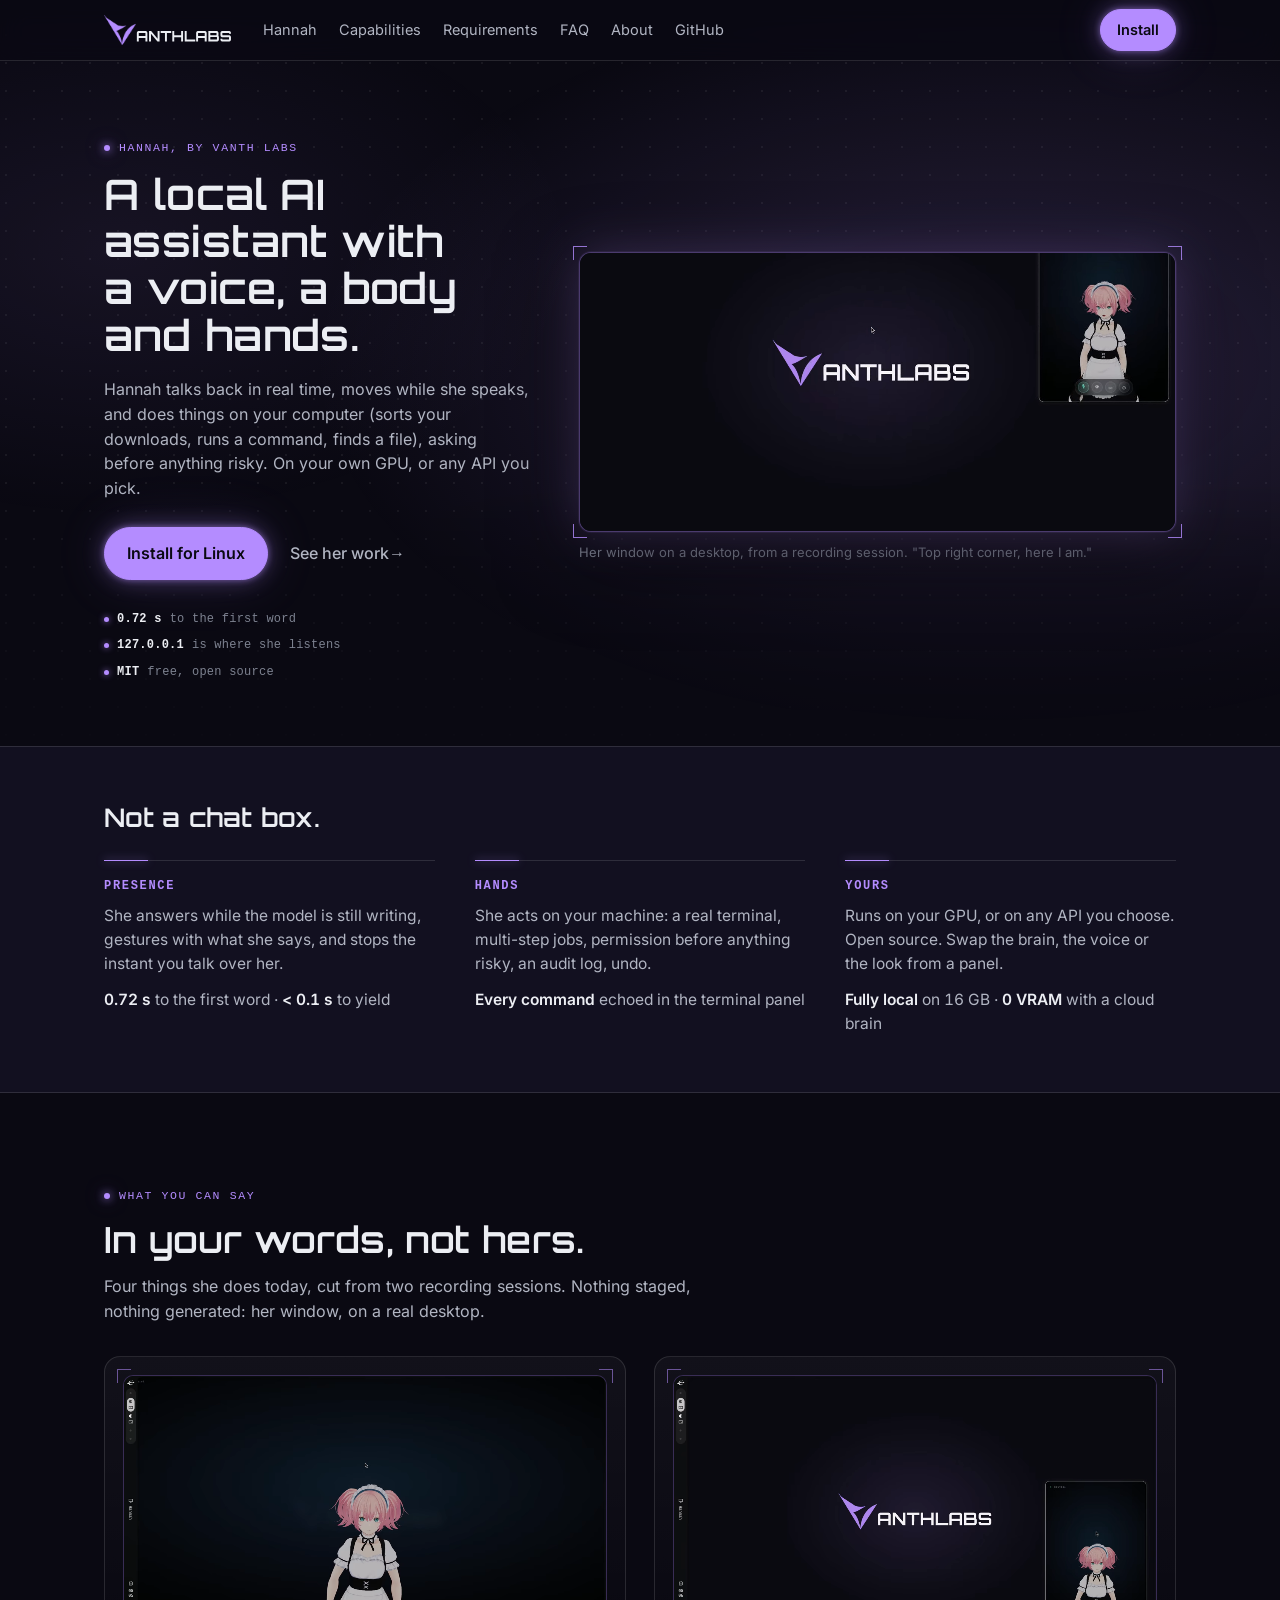
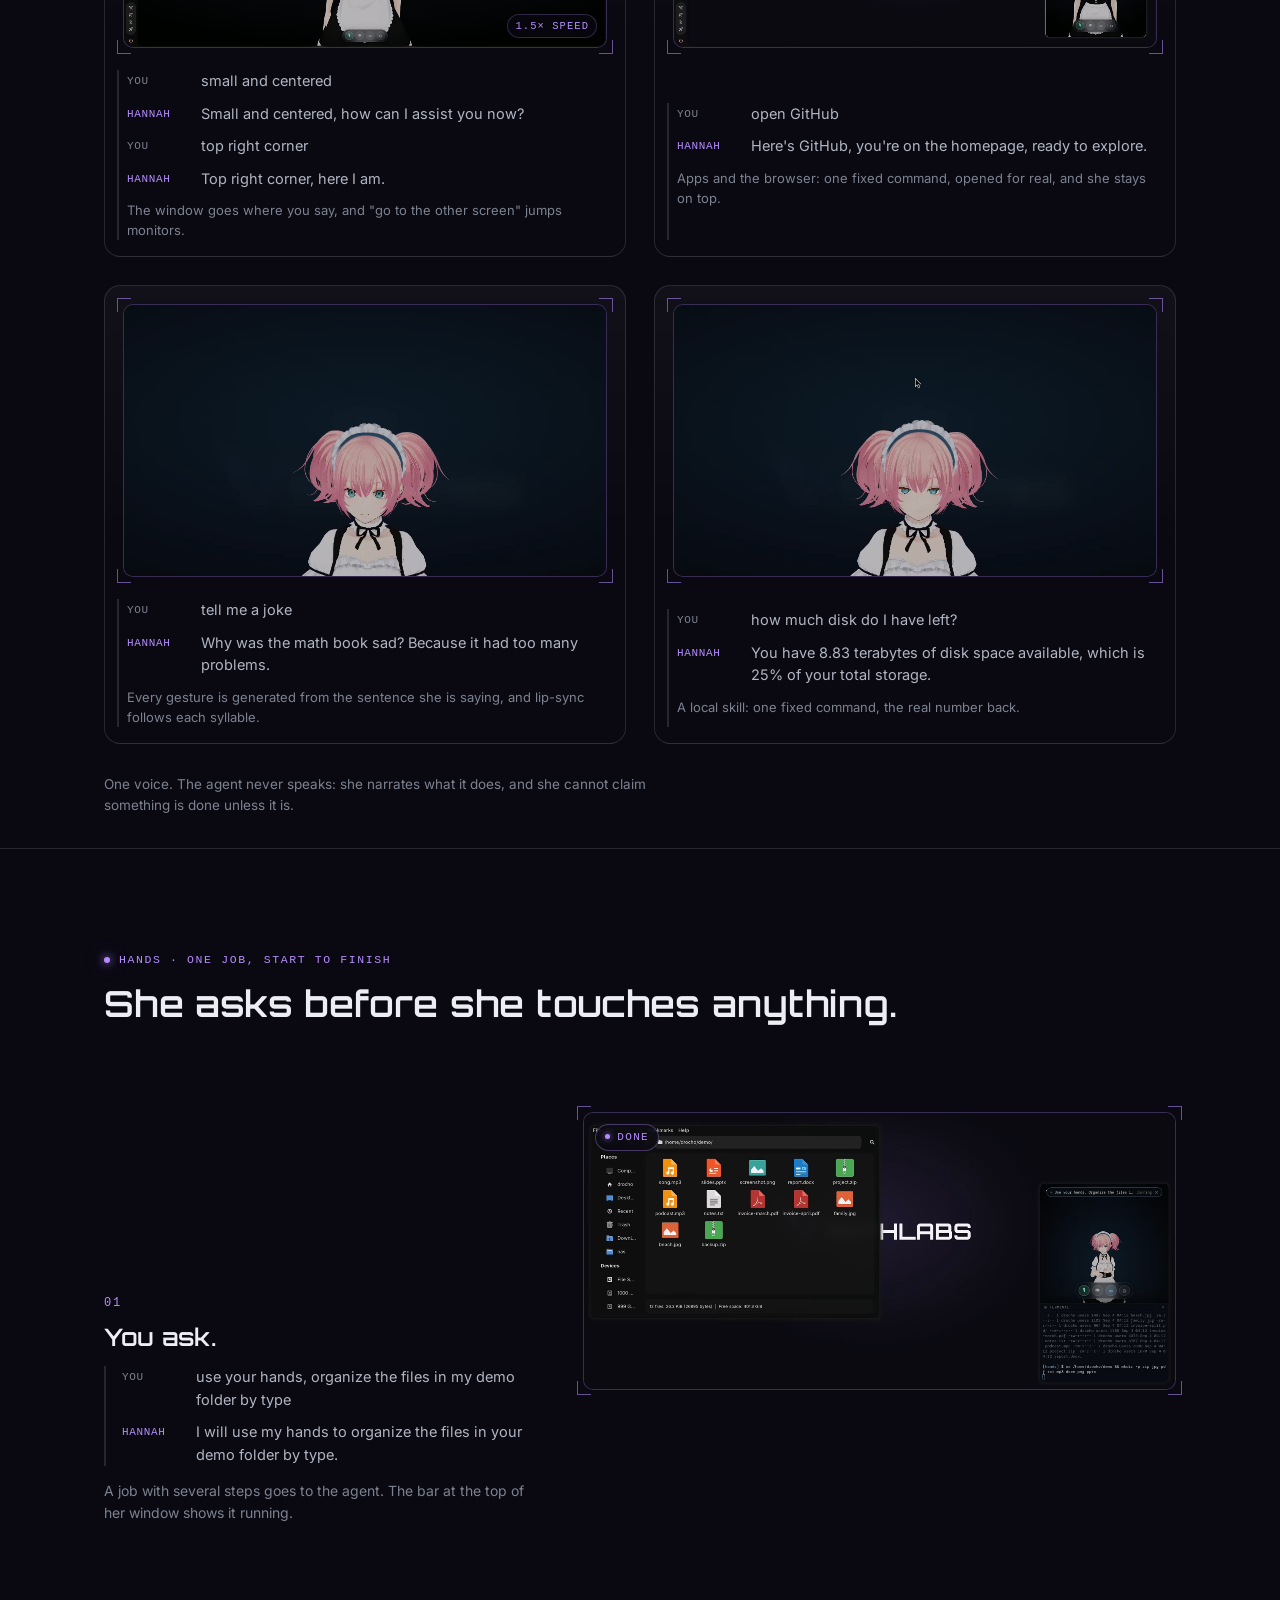
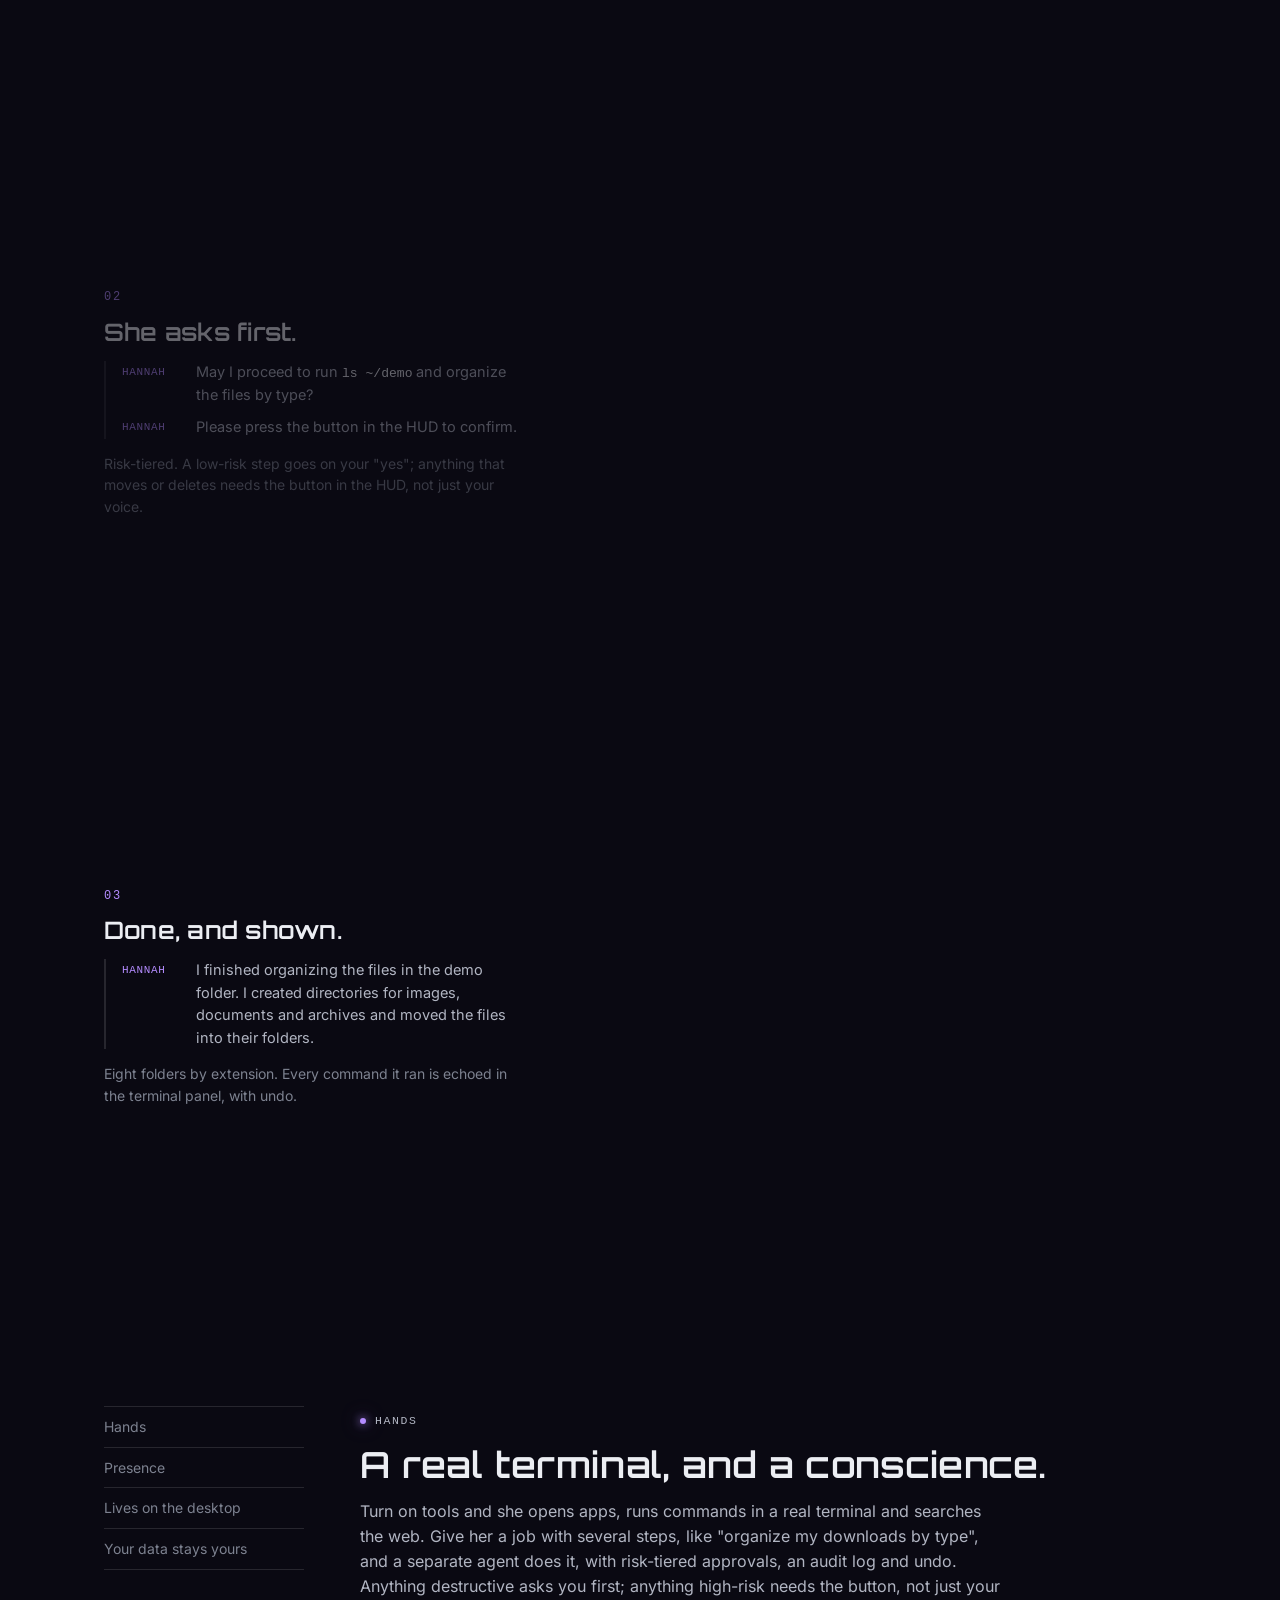
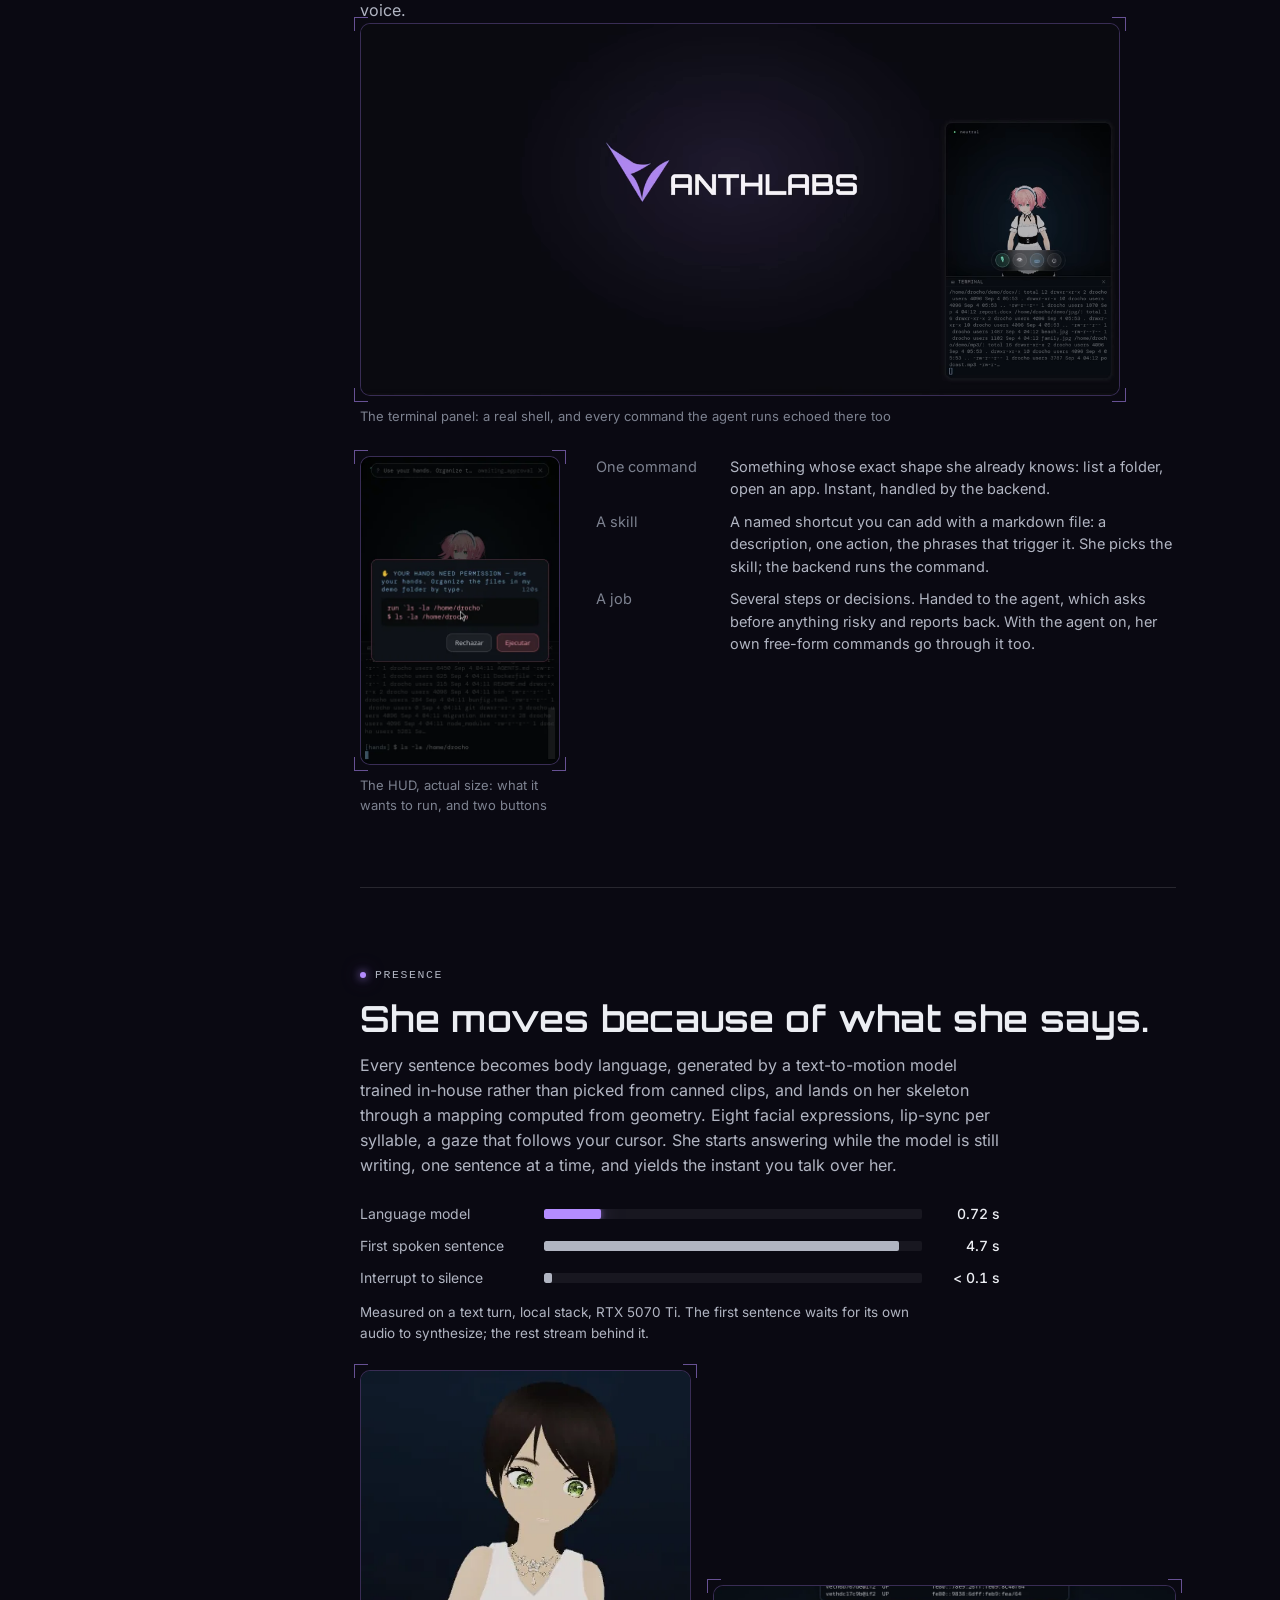
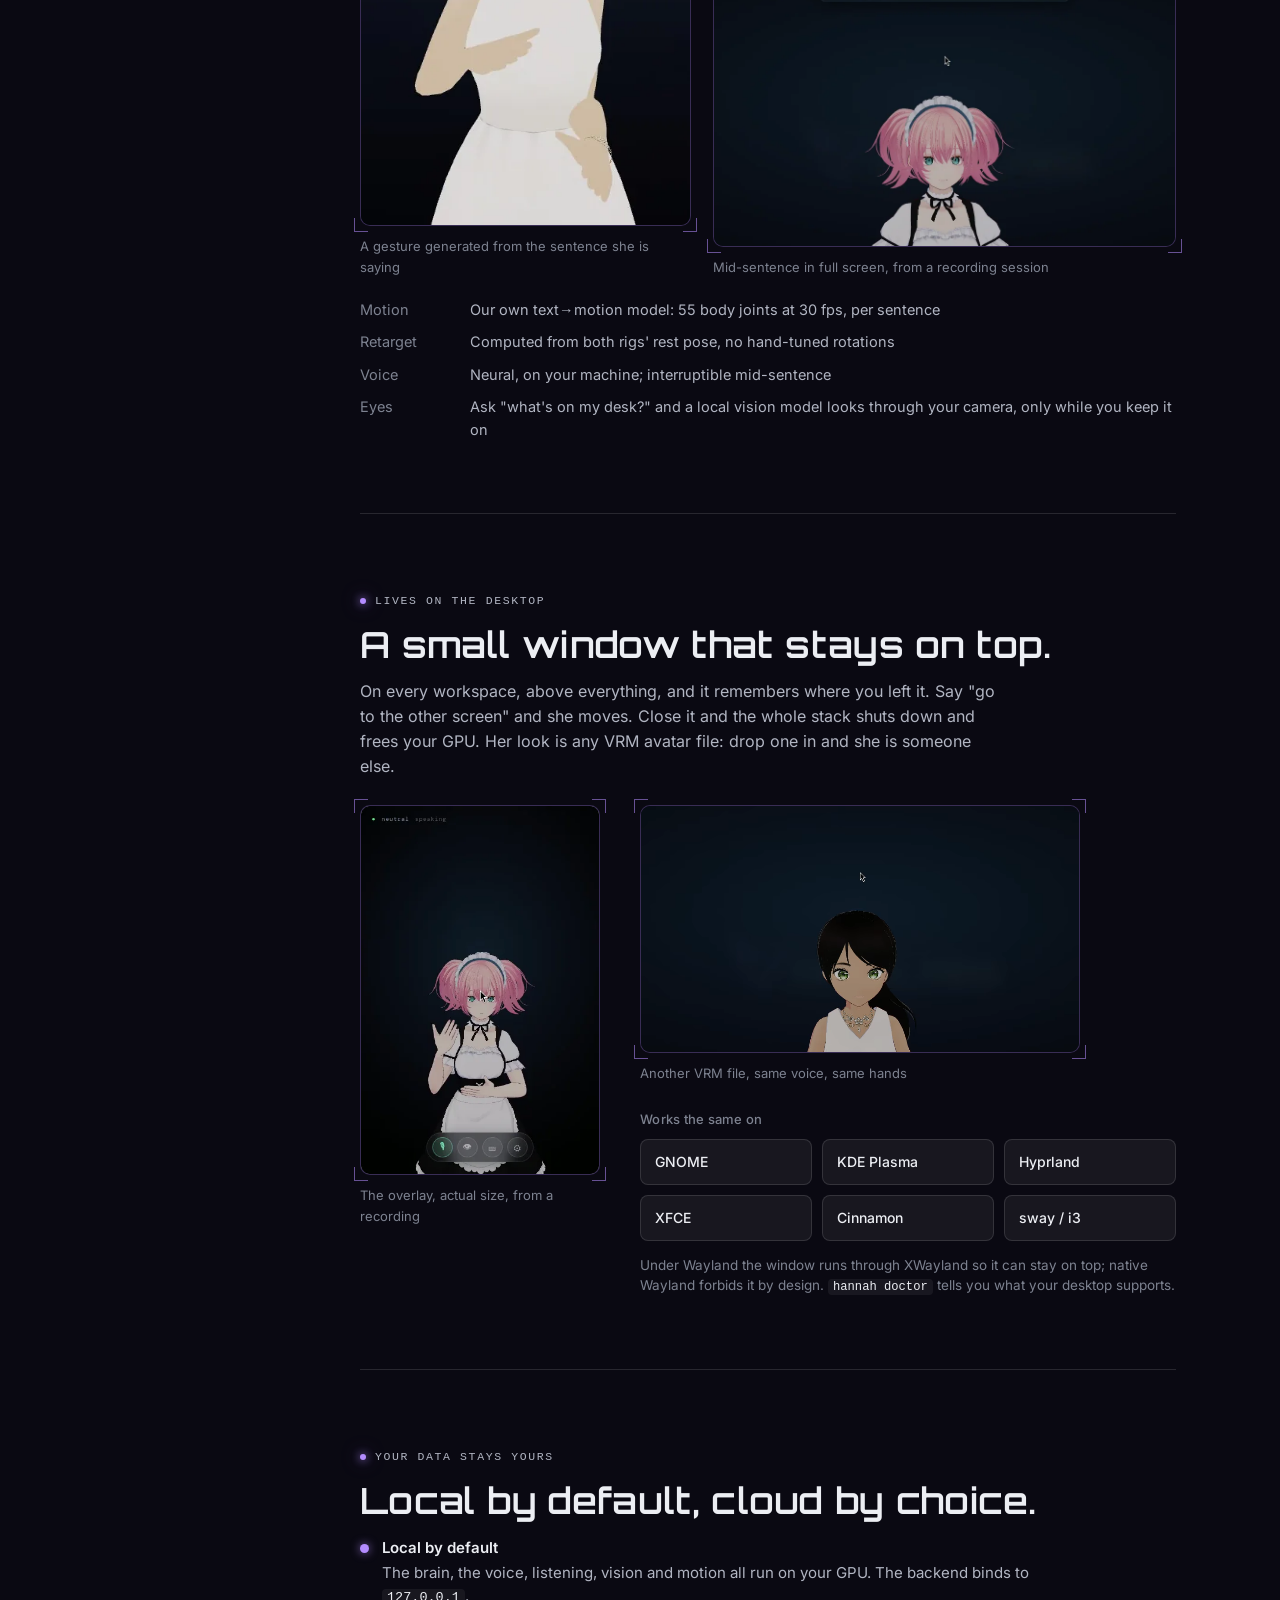
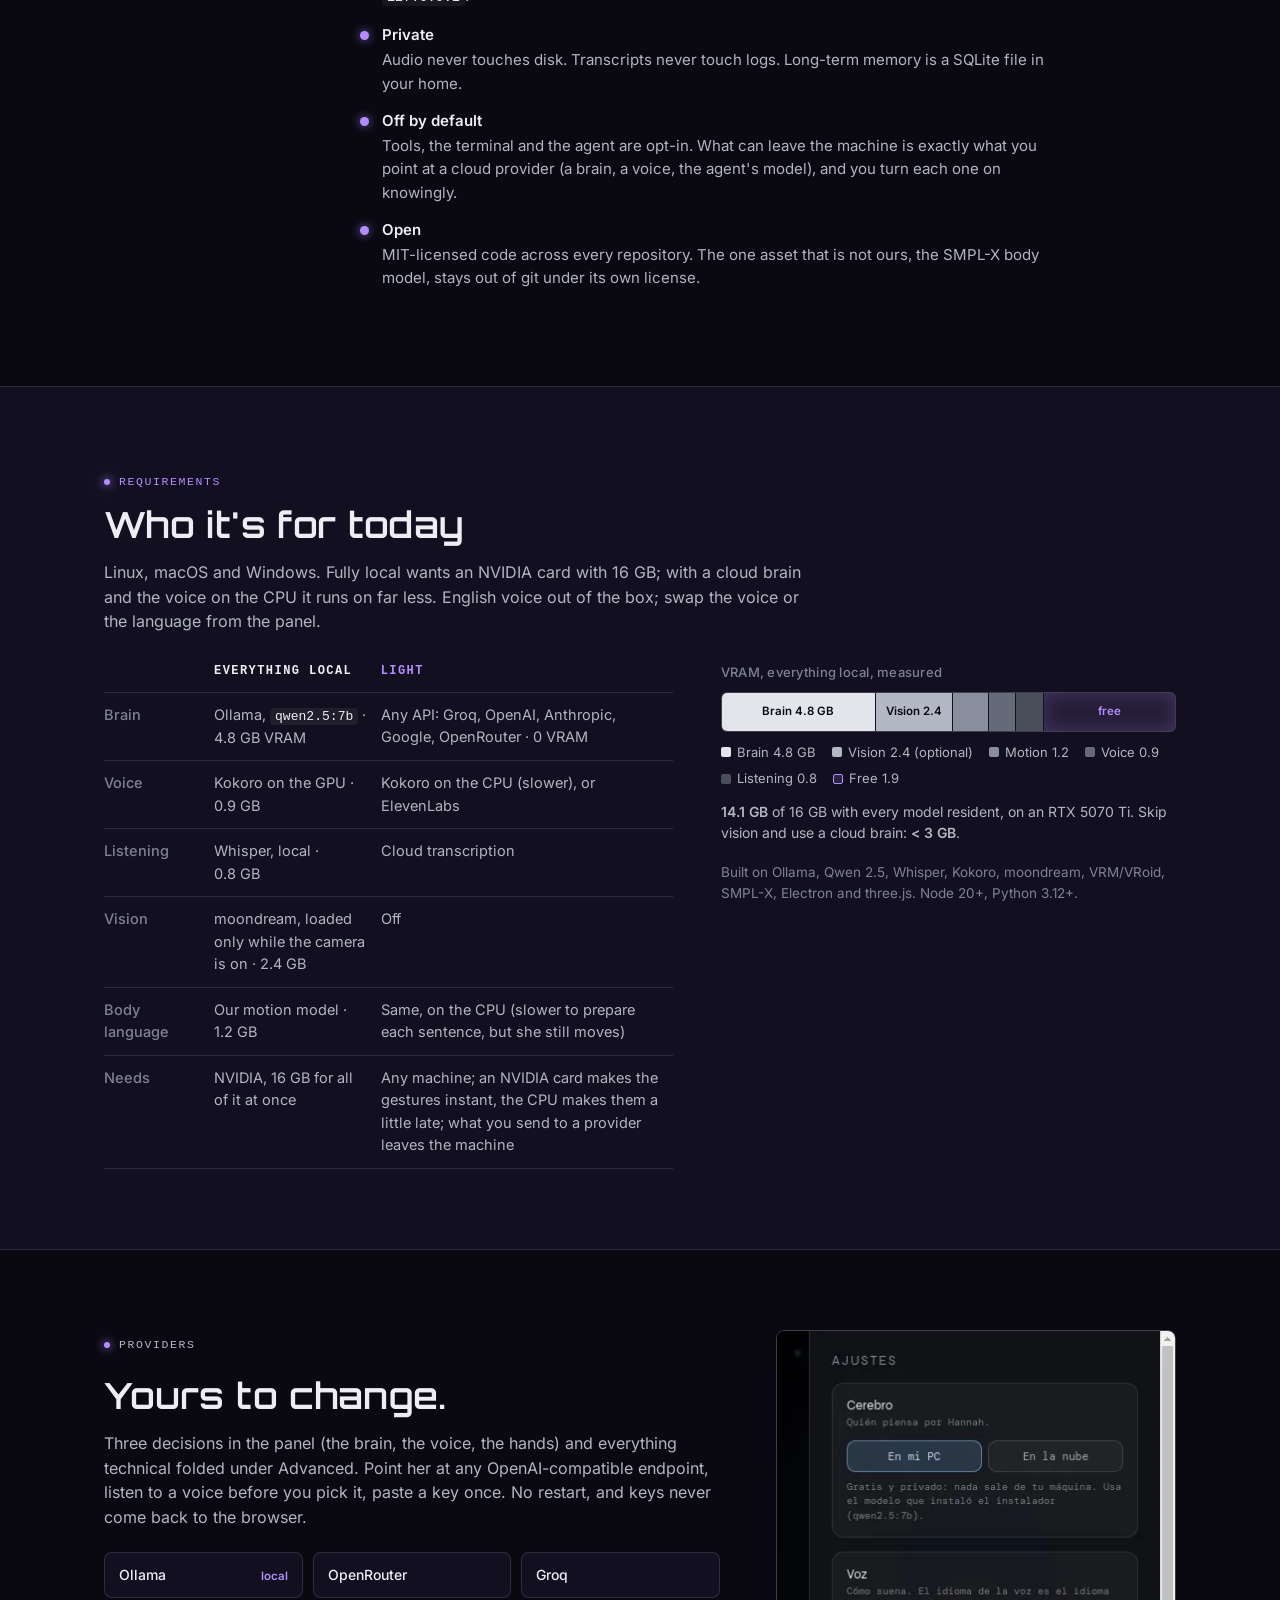
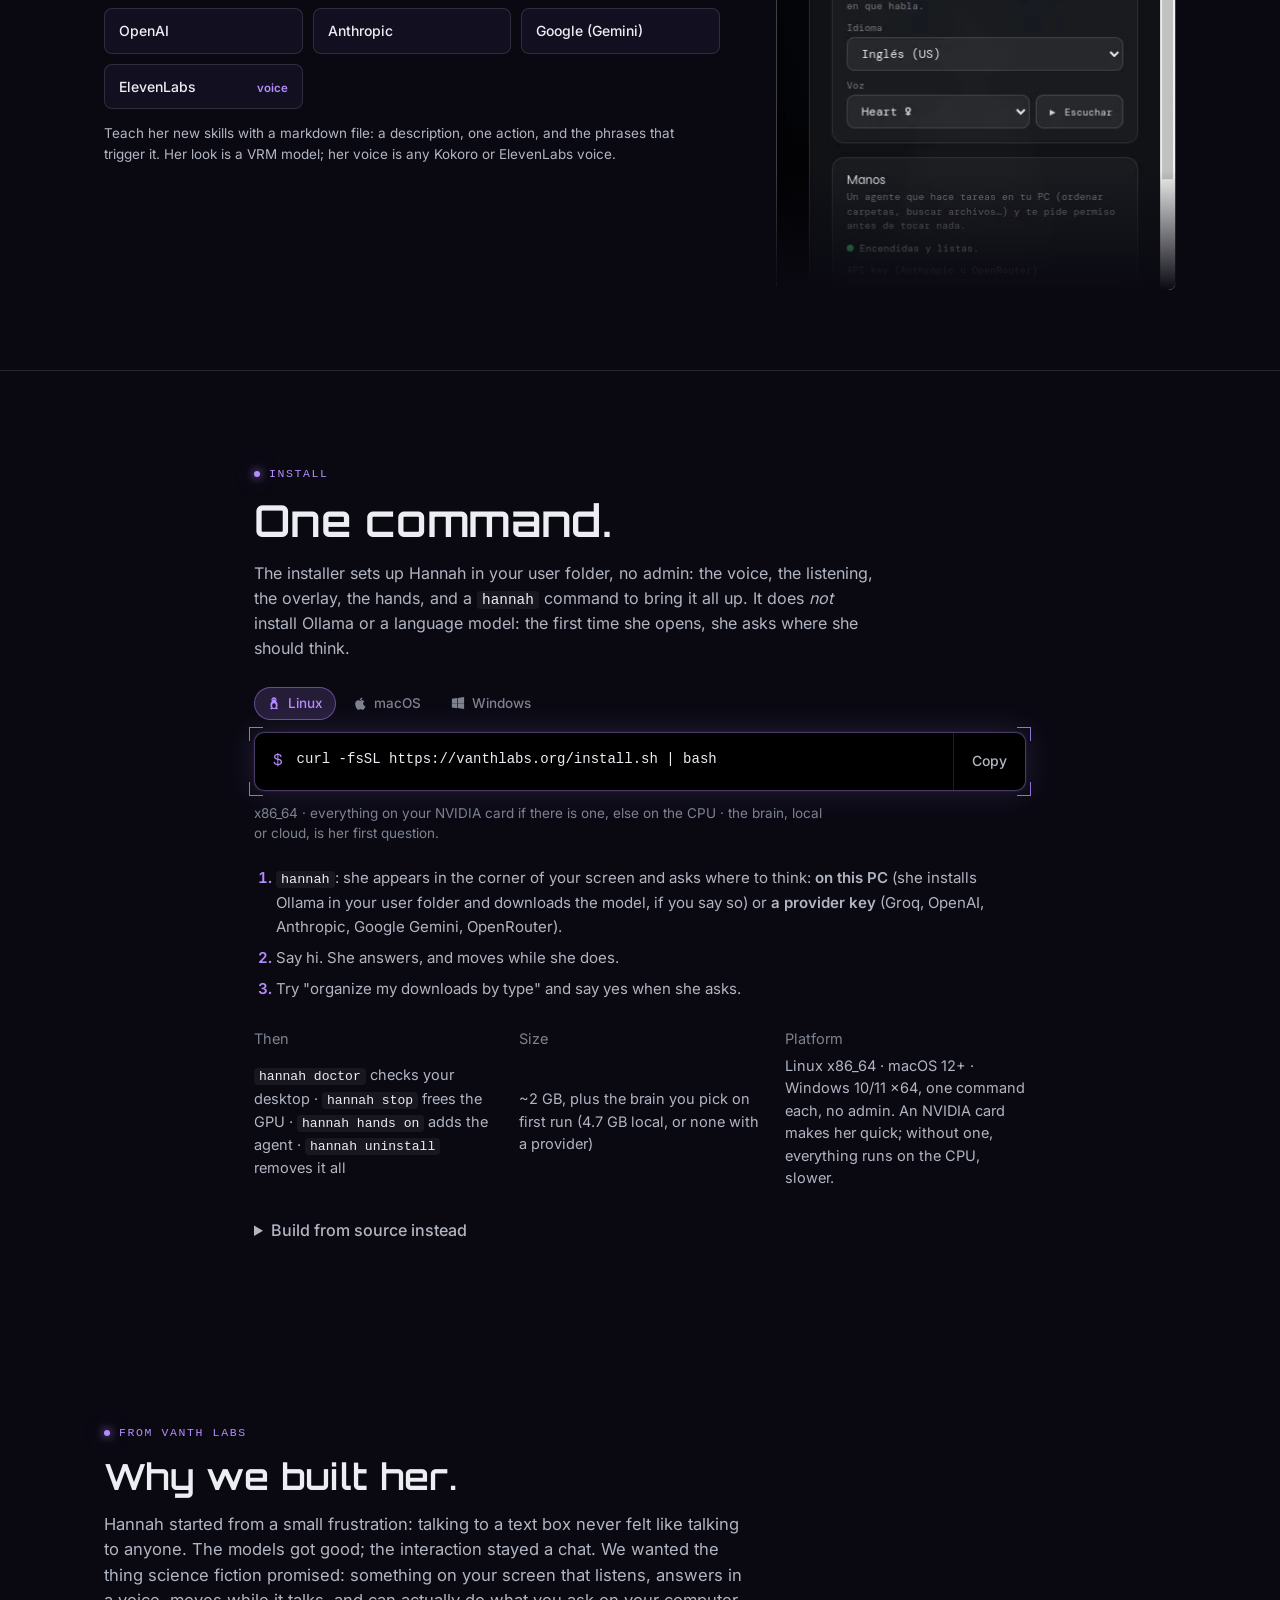
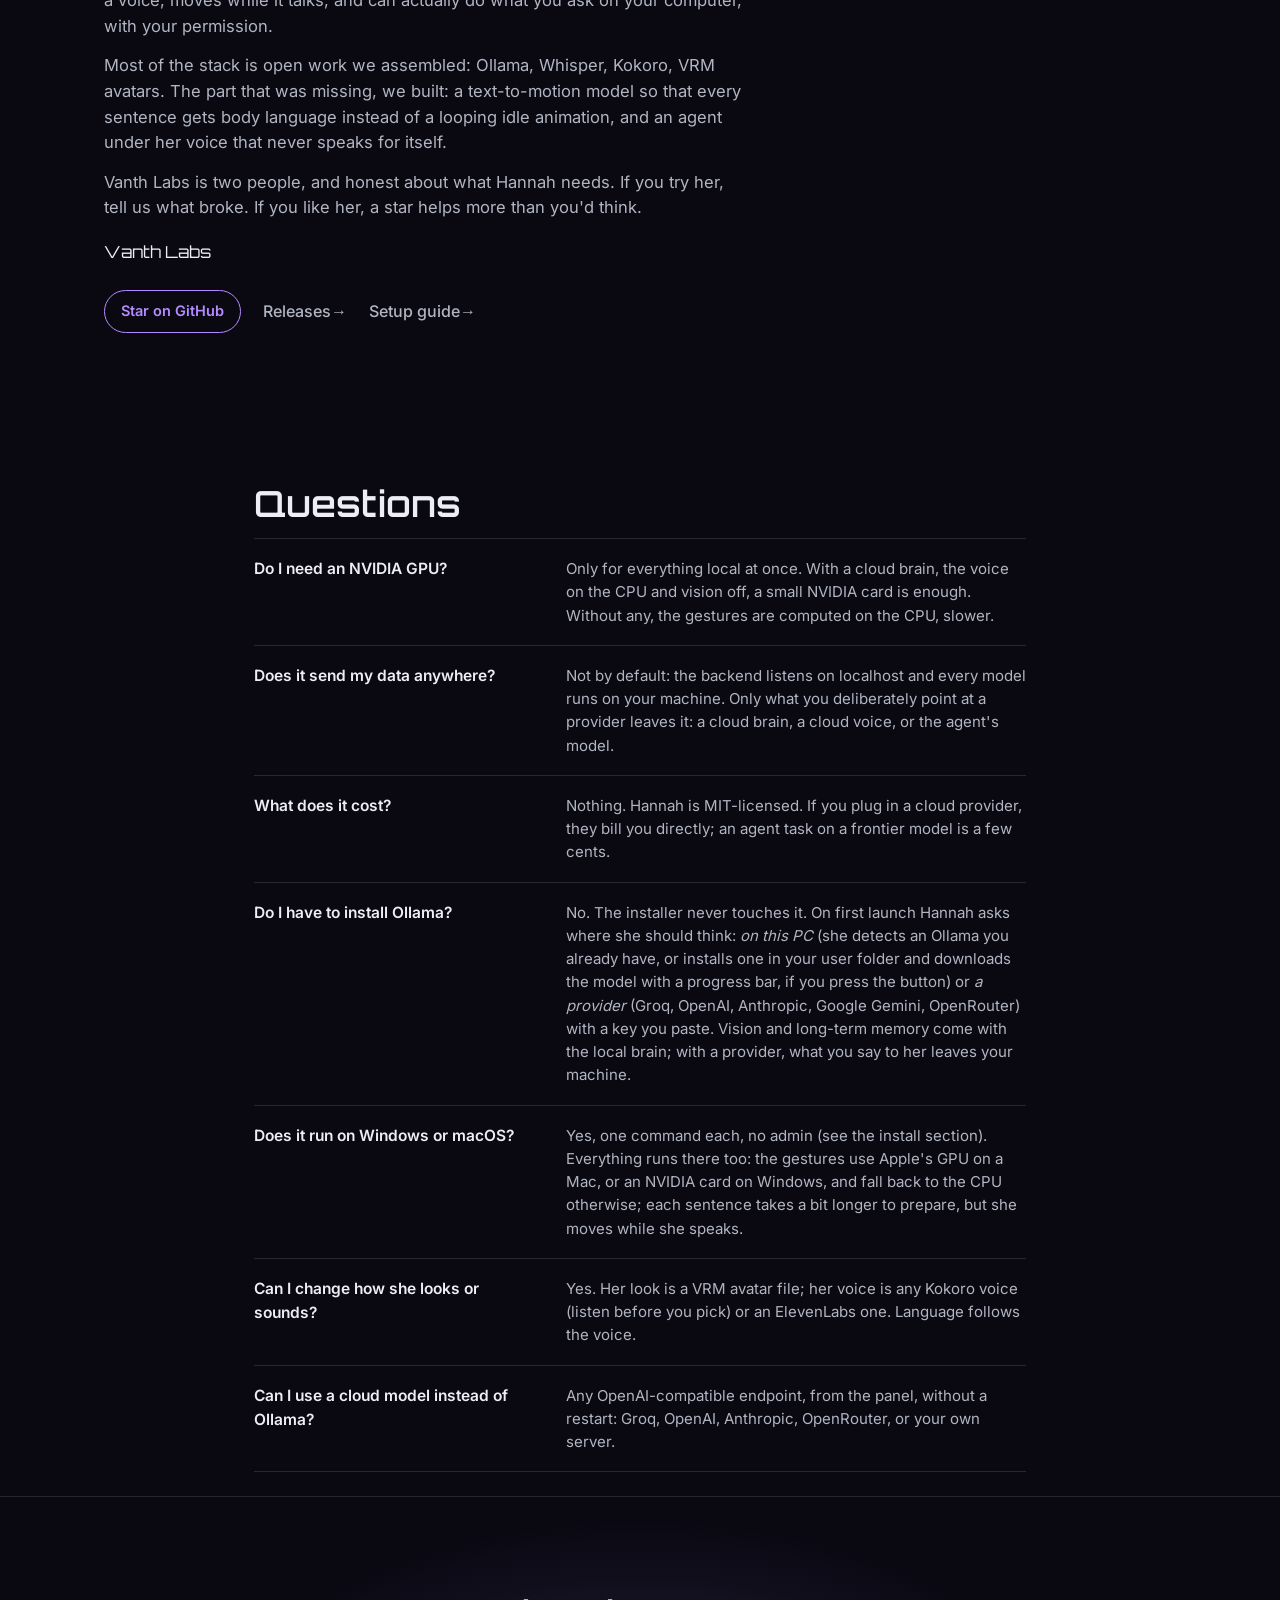
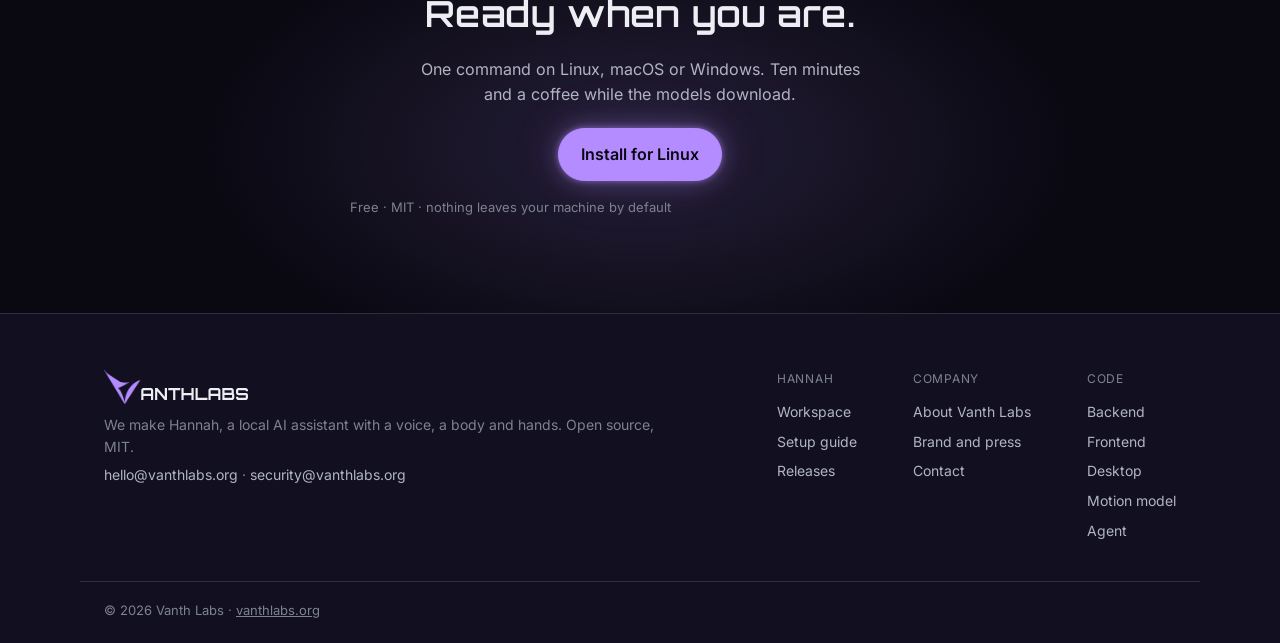
==== commit 64f5a0ca: "Landing: only real captures from the recording sessions; generated skeleton and concept films remove" ====
--- a/index.html
+++ b/index.html
@@ -105,32 +105,31 @@
 
 <main>
 
-  <!-- HERO: the thesis in one line, and Hannah herself, full bleed, dissolving into the page.
-       The clip is a real render of the avatar (assets/media/hero.*), muted, on a near-black
-       ground, so a radial mask makes it part of the void instead of a rectangle on it. -->
-  <section class="hero" aria-labelledby="hero-title">
-    <div class="hero-film" aria-hidden="true">
-      <video id="demo" class="hero-video" poster="assets/media/hero.webp" width="1280" height="720" autoplay muted loop playsinline preload="metadata" data-auto>
+  <!-- HERO: the thesis in one line, and the product in use: her window moving around a real
+       desktop, cut from a recording session (assets/media/hero.*). -->
+  <section class="hero wrap" aria-labelledby="hero-title">
+    <div class="hero-copy">
+      <p class="eyebrow"><i></i>Hannah, by Vanth Labs</p>
+      <h1 id="hero-title">A local AI assistant with a voice, a body and hands.</h1>
+      <p class="lede">Hannah talks back in real time, moves while she speaks, and does things on your computer (sorts your downloads, runs a command, finds a file), asking before anything risky. On your own GPU, or any API you pick.</p>
+      <div class="hero-actions">
+        <a class="btn btn-dark btn-lg cta-install" href="#install">Install</a>
+        <a class="link-arrow" href="#hands">See her work</a>
+      </div>
+      <ul class="hud" aria-label="At a glance">
+        <li><b>0.72 s</b> to the first word</li>
+        <li><b>127.0.0.1</b> is where she listens</li>
+        <li><b>MIT</b> free, open source</li>
+      </ul>
+    </div>
+    <figure class="hero-shot frame">
+      <div class="shot"><video id="demo" poster="assets/media/hero.webp" width="1400" height="654" autoplay muted loop playsinline preload="metadata" data-auto
+        aria-label="Hannah's window on a desktop, moving from the top right corner to the bottom right as asked, while she talks">
         <source src="assets/media/hero.webm" type="video/webm">
         <source src="assets/media/hero.mp4" type="video/mp4">
-      </video>
-    </div>
-    <div class="wrap hero-inner">
-      <div class="hero-copy">
-        <p class="eyebrow"><i></i>Hannah, by Vanth Labs</p>
-        <h1 id="hero-title">A local AI assistant with a voice, a body and hands.</h1>
-        <p class="lede">Hannah talks back in real time, moves while she speaks, and does things on your computer (sorts your downloads, runs a command, finds a file), asking before anything risky. On your own GPU, or any API you pick.</p>
-        <div class="hero-actions">
-          <a class="btn btn-dark btn-lg cta-install" href="#install">Install</a>
-          <a class="link-arrow" href="#hands">See her work</a>
-        </div>
-        <ul class="hud" aria-label="At a glance">
-          <li><b>0.72 s</b> to the first word</li>
-          <li><b>127.0.0.1</b> is where she listens</li>
-          <li><b>MIT</b> free, open source</li>
-        </ul>
-      </div>
-    </div>
+      </video></div>
+      <figcaption>Her window on a desktop, from a recording session. "Top right corner, here I am."</figcaption>
+    </figure>
   </section>
 
   <!-- PILLARS: why she exists, in three lines with a measured number each -->
@@ -157,39 +156,18 @@
     </div>
   </section>
 
-  <!-- MOTION: the thing we built. A scroll-driven frame sequence of a motion skeleton (assets/seq/),
-       generated for this page; the captions and numbers are the measured ones. -->
-  <section id="motion" class="motion" aria-labelledby="motion-title" data-scrub data-frames="48" data-src="assets/seq/f{i}.webp">
-    <div class="motion-sticky">
-      <div class="motion-stage">
-        <img class="motion-poster" src="assets/seq/f00.webp" width="1280" height="720" alt="" loading="lazy" decoding="async">
-        <canvas class="motion-canvas" width="1280" height="720" aria-hidden="true"></canvas>
-      </div>
-      <div class="wrap motion-copy">
-        <p class="eyebrow"><i></i>Presence &middot; text to motion</p>
-        <h2 id="motion-title">Every sentence becomes body language.</h2>
-        <ol class="motion-steps" aria-label="How a sentence becomes motion">
-          <li data-at="0">A sentence comes in from the brain, one at a time, while the rest is still being written.</li>
-          <li data-at="0.33">Our own text-to-motion model writes <b>55 joints at 30&nbsp;fps</b> for it, not a clip picked from a library.</li>
-          <li data-at="0.66">It lands on her skeleton through a retarget computed from both rigs' rest pose. <b>4.7&nbsp;s</b> from your last word to her first sentence, spoken and moving.</li>
-        </ol>
-        <p class="src">The skeleton is a visualization made for this page. The numbers are measured on the local stack, RTX 5070 Ti.</p>
-      </div>
-    </div>
-  </section>
-
   <!-- WHAT YOU CAN SAY: four real exchanges, each with the capture it came from -->
   <section class="wrap says" aria-labelledby="says-title">
     <p class="eyebrow reveal"><i></i>What you can say</p>
     <h2 id="says-title" class="reveal">In your words, not hers.</h2>
-    <p class="lede reveal">Four things she does today, cut from two recording sessions. Nothing staged, no compositing: her window, on a real desktop.</p>
+    <p class="lede reveal">Four things she does today, cut from two recording sessions. Nothing staged, nothing generated: her window, on a real desktop.</p>
     <div class="says-grid">
       <article class="say reveal">
         <figure class="frame">
-          <video muted loop playsinline preload="none" poster="assets/media/say-move.webp" width="1280" height="720" data-auto aria-label="Hannah's window going from full screen to small and centered, to the top right corner, to the bottom right, as asked">
+          <div class="shot"><video muted loop playsinline preload="none" poster="assets/media/say-move.webp" width="1280" height="720" data-auto aria-label="Hannah going from full screen to a small centered window, then to the top right corner, as asked">
             <source src="assets/media/say-move.webm" type="video/webm"><source src="assets/media/say-move.mp4" type="video/mp4">
-          </video>
-          <figcaption>2&times; speed</figcaption>
+          </video></div>
+          <figcaption>1.5&times; speed</figcaption>
         </figure>
         <div class="transcript">
           <p><span class="who">you</span>small and centered</p>
@@ -201,9 +179,9 @@
       </article>
       <article class="say reveal">
         <figure class="frame">
-          <video muted loop playsinline preload="none" poster="assets/media/say-github.webp" width="1280" height="720" data-auto aria-label="A browser opening on GitHub's homepage while Hannah's window stays in the corner">
+          <div class="shot"><video muted loop playsinline preload="none" poster="assets/media/say-github.webp" width="1280" height="720" data-auto aria-label="A browser opening on GitHub's homepage while Hannah's window stays in the corner">
             <source src="assets/media/say-github.webm" type="video/webm"><source src="assets/media/say-github.mp4" type="video/mp4">
-          </video>
+          </video></div>
         </figure>
         <div class="transcript">
           <p><span class="who">you</span>open GitHub</p>
@@ -213,9 +191,9 @@
       </article>
       <article class="say reveal">
         <figure class="frame">
-          <video muted loop playsinline preload="none" poster="assets/media/say-joke.webp" width="960" height="540" data-auto aria-label="Hannah in full screen, telling a joke and gesturing while she talks">
+          <div class="shot"><video muted loop playsinline preload="none" poster="assets/media/say-joke.webp" width="960" height="540" data-auto aria-label="Hannah in full screen, telling a joke and gesturing while she talks">
             <source src="assets/media/say-joke.webm" type="video/webm"><source src="assets/media/say-joke.mp4" type="video/mp4">
-          </video>
+          </video></div>
         </figure>
         <div class="transcript">
           <p><span class="who">you</span>tell me a joke</p>
@@ -225,9 +203,9 @@
       </article>
       <article class="say reveal">
         <figure class="frame">
-          <video muted loop playsinline preload="none" poster="assets/media/say-disk.webp" width="960" height="540" data-auto aria-label="Hannah answering how much disk space is left">
+          <div class="shot"><video muted loop playsinline preload="none" poster="assets/media/say-disk.webp" width="960" height="540" data-auto aria-label="Hannah answering how much disk space is left">
             <source src="assets/media/say-disk.webm" type="video/webm"><source src="assets/media/say-disk.mp4" type="video/mp4">
-          </video>
+          </video></div>
         </figure>
         <div class="transcript">
           <p><span class="who">you</span>how much disk do I have left?</p>
@@ -308,13 +286,13 @@
         <h2>A real terminal, and a conscience.</h2>
         <p>Turn on tools and she opens apps, runs commands in a real terminal and searches the web. Give her a job with several steps, like "organize my downloads by type", and a separate agent does it, with risk-tiered approvals, an audit log and undo. Anything destructive asks you first; anything high-risk needs the button, not just your voice.</p>
         <figure class="wide-shot frame">
-          <video muted loop playsinline preload="none" poster="assets/media/hands-terminal.webp" width="1280" height="626" data-auto aria-label="Hannah in full screen with the terminal panel open under her, showing the commands the agent ran">
+          <div class="shot"><video muted loop playsinline preload="none" poster="assets/media/hands-terminal.webp" width="1280" height="626" data-auto aria-label="Hannah in full screen with the terminal panel open under her, showing the commands the agent ran">
             <source src="assets/media/hands-terminal.webm" type="video/webm"><source src="assets/media/hands-terminal.mp4" type="video/mp4">
-          </video>
+          </video></div>
           <figcaption>The terminal panel: a real shell, and every command the agent runs echoed there too</figcaption>
         </figure>
         <div class="hud-row">
-          <figure class="hud-shot frame"><picture><source type="image/webp" srcset="assets/media/hud-permission.webp"><img src="assets/media/hud-permission.jpg" width="400" height="620" alt="Hannah's window with the permission dialog: the command she wants to run, and Reject or Run buttons" loading="lazy"></picture><figcaption>The HUD, actual size: what it wants to run, and two buttons</figcaption></figure>
+          <figure class="hud-shot frame"><div class="shot"><picture><source type="image/webp" srcset="assets/media/hud-permission.webp"><img src="assets/media/hud-permission.jpg" width="400" height="620" alt="Hannah's window with the permission dialog: the command she wants to run, and Reject or Run buttons" loading="lazy"></picture></div><figcaption>The HUD, actual size: what it wants to run, and two buttons</figcaption></figure>
           <dl class="facts">
             <div><dt>One command</dt><dd>Something whose exact shape she already knows: list a folder, open an app. Instant, handled by the backend.</dd></div>
             <div><dt>A skill</dt><dd>A named shortcut you can add with a markdown file: a description, one action, the phrases that trigger it. She picks the skill; the backend runs the command.</dd></div>
@@ -334,8 +312,8 @@
         </div>
         <p class="src">Measured on a text turn, local stack, RTX 5070 Ti. The first sentence waits for its own audio to synthesize; the rest stream behind it.</p>
         <div class="shots-2">
-          <figure class="frame"><picture><source type="image/webp" srcset="assets/gesture.webp"><img src="assets/gesture.jpg" width="420" height="580" alt="Hannah mid-sentence, one hand raised to her chest" loading="lazy"></picture><figcaption>A gesture generated from the sentence she is saying</figcaption></figure>
-          <figure class="frame"><img src="assets/media/gesture-wide.webp" width="960" height="540" alt="Hannah in full screen with both arms open mid-sentence" loading="lazy"><figcaption>Mid-sentence in full screen, from a recording session</figcaption></figure>
+          <figure class="frame"><div class="shot"><picture><source type="image/webp" srcset="assets/gesture.webp"><img src="assets/gesture.jpg" width="420" height="580" alt="Hannah mid-sentence, one hand raised to her chest" loading="lazy"></picture></div><figcaption>A gesture generated from the sentence she is saying</figcaption></figure>
+          <figure class="frame"><div class="shot"><img src="assets/media/gesture-wide.webp" width="960" height="540" alt="Hannah in full screen with both arms open mid-sentence" loading="lazy"></div><figcaption>Mid-sentence in full screen, from a recording session</figcaption></figure>
         </div>
         <dl class="facts">
           <div><dt>Motion</dt><dd>Our own text&rarr;motion model: 55 body joints at 30&nbsp;fps, per sentence</dd></div>
@@ -350,12 +328,12 @@
         <h2>A small window that stays on top.</h2>
         <p>On every workspace, above everything, and it remembers where you left it. Say "go to the other screen" and she moves. Close it and the whole stack shuts down and frees your GPU. Her look is any VRM avatar file: drop one in and she is someone else.</p>
         <div class="desktop-row">
-          <figure class="widget-shot frame"><picture><source type="image/webp" srcset="assets/media/overlay-live.webp"><img src="assets/media/overlay-live.jpg" width="400" height="620" alt="The compact 400 by 620 Hannah window as it sits on a desktop, status line reading neutral, speaking" loading="lazy"></picture><figcaption>The overlay, actual size, from a recording</figcaption></figure>
+          <figure class="widget-shot frame"><div class="shot"><picture><source type="image/webp" srcset="assets/media/overlay-live.webp"><img src="assets/media/overlay-live.jpg" width="400" height="620" alt="The compact 400 by 620 Hannah window as it sits on a desktop, status line reading neutral, speaking" loading="lazy"></picture></div><figcaption>The overlay, actual size, from a recording</figcaption></figure>
           <div>
             <figure class="frame swap-shot">
-              <video muted loop playsinline preload="none" poster="assets/media/avatar-swap.webp" width="960" height="540" data-auto aria-label="A different avatar, dark hair and a white dress, waving from the same window">
+              <div class="shot"><video muted loop playsinline preload="none" poster="assets/media/avatar-swap.webp" width="960" height="540" data-auto aria-label="A different avatar, dark hair and a white dress, waving from the same window">
                 <source src="assets/media/avatar-swap.webm" type="video/webm"><source src="assets/media/avatar-swap.mp4" type="video/mp4">
-              </video>
+              </video></div>
               <figcaption>Another VRM file, same voice, same hands</figcaption>
             </figure>
             <p class="sub">Works the same on</p>
@@ -496,33 +474,6 @@
     </div>
   </section>
 
-  <!-- FILMS: where we imagine her next. Generated concept footage, labeled as such. -->
-  <section class="wrap films" aria-labelledby="films-title">
-    <p class="eyebrow reveal"><i></i>Concept films</p>
-    <h2 id="films-title" class="reveal">Where she could live next.</h2>
-    <p class="lede reveal">A counter, a lecture hall, a pharmacy: a screen with someone on it who listens and acts. These three are generated concept films, not captures; everything above them is.</p>
-    <div class="film-row">
-      <figure class="film frame reveal">
-        <video muted loop playsinline preload="none" poster="assets/media/film-bakery.webp" width="540" height="960" data-auto aria-label="Concept film: a baker at her counter talking to a screen">
-          <source src="assets/media/film-bakery.webm" type="video/webm"><source src="assets/media/film-bakery.mp4" type="video/mp4">
-        </video>
-        <figcaption>A bakery counter</figcaption>
-      </figure>
-      <figure class="film frame reveal">
-        <video muted loop playsinline preload="none" poster="assets/media/film-auditorium.webp" width="960" height="540" data-auto aria-label="Concept film: Hannah on the screen of a dark lecture hall">
-          <source src="assets/media/film-auditorium.webm" type="video/webm"><source src="assets/media/film-auditorium.mp4" type="video/mp4">
-        </video>
-        <figcaption>A lecture hall</figcaption>
-      </figure>
-      <figure class="film frame reveal">
-        <video muted loop playsinline preload="none" poster="assets/media/film-pharmacy.webp" width="540" height="960" data-auto aria-label="Concept film: an avatar on a tall screen at a pharmacy counter">
-          <source src="assets/media/film-pharmacy.webm" type="video/webm"><source src="assets/media/film-pharmacy.mp4" type="video/mp4">
-        </video>
-        <figcaption>A pharmacy</figcaption>
-      </figure>
-    </div>
-  </section>
-
   <!-- FAQ -->
   <section id="faq" class="faq">
     <div class="wrap faq-inner">
@@ -540,13 +491,8 @@
     </div>
   </section>
 
-  <!-- CLOSE: one line and a button back to the command; a concept film of a desk at night behind it -->
-  <section class="cta-band has-film" aria-label="Install">
-    <div class="cta-film" aria-hidden="true">
-      <video muted loop playsinline preload="none" poster="assets/media/film-desk.webp" width="1280" height="720" data-auto>
-        <source src="assets/media/film-desk.webm" type="video/webm"><source src="assets/media/film-desk.mp4" type="video/mp4">
-      </video>
-    </div>
+  <!-- CLOSE: one line and a button back to the command; the command itself lives in #install only -->
+  <section class="cta-band" aria-label="Install">
     <div class="wrap cta-inner">
       <h2 class="reveal">Ready when you are.</h2>
       <p class="lede reveal">One command on Linux, macOS or Windows. Ten minutes and a coffee while the models download.</p>
--- a/styles.css
+++ b/styles.css
@@ -4,12 +4,11 @@
 @font-face { font-family: "Inter"; font-style: normal; font-weight: 400 600; font-display: swap; src: url("/assets/fonts/inter-latin.woff2") format("woff2"); unicode-range: U+0000-00FF, U+0131, U+0152-0153, U+02BB-02BC, U+02C6, U+02DA, U+02DC, U+0304, U+0308, U+0329, U+2000-206F, U+20AC, U+2122, U+2191, U+2193, U+2212, U+2215, U+FEFF, U+FFFD; }
 
 /* Hannah: landing (v4, the HUD).
-   Structure: a full-bleed hero with Hannah herself dissolving into the page, three pillars, a
-   scroll-driven motion sequence, four real exchanges with their captures, one job told step by
-   step beside a sticky capture, the capabilities with a sticky index, requirements, providers,
-   the install command, a letter, three concept films, the FAQ and a close with a film behind it.
-   Everything shown is a real capture or a measured number, except the two things labeled as
-   generated (the motion skeleton and the concept films).
+   Structure: a product-in-use hero (her window on a real desktop), three pillars, four real
+   exchanges with their captures, one job told step by step beside a sticky capture, the
+   capabilities with a sticky index, requirements, providers, the install command, a letter,
+   the FAQ and a close. Every clip and still is cut from a recording session; every number is
+   measured. Nothing is generated.
 
    Palette, unchanged from v3: neon, kept minimal:
      void   #0a0912  near-black pulled a step toward violet; the page ground
@@ -21,7 +20,7 @@
                      running text never glows, it has to stay readable (7.6:1 on the void).
    What is new is the instrument-panel vocabulary: a hairline of progress at the top, monospace
    eyebrows with a lit dot, corner brackets on every capture (the "frame"), a faint dot grid
-   behind the hero, and motion tied to the scroll (reveals, the sticky job, the frame sequence).
+   behind the hero, and motion tied to the scroll (reveals and the sticky job).
    Type: Orbitron for headings (the family of the logo letters), Inter for text, the system
    monospace for HUD labels and transcripts. */
 
@@ -89,15 +88,17 @@
 .eyebrow i { width: 6px; height: 6px; border-radius: 50%; background: var(--neon); box-shadow: 0 0 8px rgba(var(--neon-rgb), 0.9), 0 0 18px rgba(var(--neon-rgb), 0.5); }
 
 /* frame: every capture sits in a hairline of violet with four corner brackets just outside it.
-   In a figure the brackets share the media's grid cell (so a caption below stays outside them);
-   in a plain box they are absolute. */
+   In a figure the media is wrapped in .shot and the brackets belong to it (so a caption below
+   stays outside them); a plain .frame box gets them directly. */
 .frame { position: relative; margin: 0; }
-.frame > video, .frame > img, .frame > picture > img {
+.shot { position: relative; }
+.shot > video, .shot > img, .shot > picture > img, div.frame > video {
   width: 100%; height: auto; border-radius: 10px;
   border: 1px solid var(--hair); background: var(--panel);
 }
-.frame::after {
-  content: ""; pointer-events: none;
+.shot > picture { display: block; }
+.shot::after, div.frame::after {
+  content: ""; position: absolute; inset: -6px; pointer-events: none;
   --c: linear-gradient(var(--neon), var(--neon));
   background:
     var(--c) top left / 14px 1px no-repeat,     var(--c) top left / 1px 14px no-repeat,
@@ -106,12 +107,8 @@
     var(--c) bottom right / 14px 1px no-repeat, var(--c) bottom right / 1px 14px no-repeat;
   opacity: 0.55; transition: opacity 0.25s;
 }
-.frame:hover::after { opacity: 1; }
-figure.frame { display: grid; grid-template-columns: minmax(0, 1fr); }
-figure.frame > video, figure.frame > img, figure.frame > picture { grid-area: 1 / 1; min-width: 0; display: block; }
-figure.frame::after { grid-area: 1 / 1; position: relative; margin: -6px; z-index: 1; }
-figure.frame > figcaption { grid-row: 2; margin-top: 10px; font-size: 13px; color: var(--text-3); }
-div.frame::after { position: absolute; inset: -6px; }
+.frame:hover .shot::after, div.frame:hover::after { opacity: 1; }
+figure.frame > figcaption { margin-top: 10px; font-size: 13px; color: var(--text-3); }
 figcaption { margin-top: 8px; font-size: 13px; color: var(--text-3); }
 
 /* the scroll progress hairline */
@@ -146,33 +143,35 @@
 .nav-links a:hover { color: var(--text); }
 
 /* ── hero ────────────────────────────────────────────────────────────────── */
-/* Full bleed. The film is Hannah on a near-black ground, masked radially so it has no edge:
-   she is in the room, not in a box. A dot grid and two halos light the room behind her. */
-.hero { position: relative; isolation: isolate; overflow: hidden; min-height: min(86vh, 820px); display: grid; align-items: center; padding-top: 88px; padding-bottom: 72px; }
+/* Copy on the left, the product in use on the right: her window on a real desktop, in a frame
+   lit from behind. A dot grid and two halos light the room; both bleed past the column. */
+.hero {
+  position: relative; isolation: isolate;
+  display: grid; grid-template-columns: minmax(0, 5fr) minmax(0, 7fr);
+  gap: 48px; align-items: center;
+  padding-top: 72px; padding-bottom: 64px;
+}
 .hero::before {
-  content: ""; position: absolute; inset: 0; z-index: -2; pointer-events: none;
+  content: ""; position: absolute; inset: -40px -20vw; z-index: -1; pointer-events: none;
   background:
     radial-gradient(ellipse 60% 70% at 72% 45%, rgba(var(--neon-rgb), 0.18), transparent 70%),
     radial-gradient(ellipse 40% 50% at 18% 30%, rgba(var(--neon-rgb), 0.08), transparent 70%),
     radial-gradient(rgba(255, 255, 255, 0.06) 1px, transparent 1.4px) 0 0 / 28px 28px;
-  -webkit-mask-image: linear-gradient(to bottom, #000 55%, transparent); mask-image: linear-gradient(to bottom, #000 55%, transparent);
-}
-.hero-film { position: absolute; inset: 0; z-index: -1; pointer-events: none; will-change: transform; }
-.hero-video {
-  position: absolute; right: -4%; top: 50%; transform: translateY(-50%);
-  width: 66%; max-width: 1100px; height: auto;
-  -webkit-mask-image: radial-gradient(ellipse 60% 64% at 52% 50%, #000 36%, transparent 72%);
-  mask-image: radial-gradient(ellipse 60% 64% at 52% 50%, #000 36%, transparent 72%);
-}
-.hero-inner { width: 100%; }
-.hero-copy { max-width: 600px; }
-.hero h1 { font-size: clamp(30px, 3.6vw, 48px); line-height: 1.1; margin-bottom: 20px; }
+  -webkit-mask-image: linear-gradient(to bottom, #000 60%, transparent); mask-image: linear-gradient(to bottom, #000 60%, transparent);
+}
+.hero h1 { font-size: clamp(28px, 3.4vw, 42px); line-height: 1.12; margin-bottom: 18px; }
 .hero-actions { display: flex; align-items: center; gap: 22px; margin-top: 26px; }
 .hero-fine { margin-top: 18px; font-size: 13px; color: var(--text-3); }
 .hud { list-style: none; margin-top: 30px; display: flex; flex-wrap: wrap; gap: 8px 22px; font-family: var(--mono); font-size: 12px; letter-spacing: 0.02em; color: var(--text-3); }
 .hud li { display: inline-flex; align-items: center; gap: 8px; }
 .hud li::before { content: ""; width: 5px; height: 5px; border-radius: 50%; background: var(--neon); box-shadow: 0 0 6px rgba(var(--neon-rgb), 0.8); }
 .hud b { color: var(--text); font-weight: 600; font-variant-numeric: tabular-nums; }
+/* the frame is lit from behind: a tinted hairline and a wide, faint spill onto the void */
+.hero-shot .shot > video {
+  border-radius: 12px; border-color: rgba(var(--neon-rgb), 0.35);
+  box-shadow: 0 0 0 1px rgba(var(--neon-rgb), 0.08), 0 0 48px rgba(var(--neon-rgb), 0.22), 0 24px 80px rgba(0, 0, 0, 0.55);
+}
+.hero-shot .shot::after { opacity: 0.8; }
 
 /* ── pillars band ────────────────────────────────────────────────────────── */
 .pillars-band { border-top: 1px solid var(--fog-2); border-bottom: 1px solid var(--fog-2); padding: 56px 0; background: var(--panel); }
@@ -185,42 +184,6 @@
 .pillar-num { margin-top: 12px; font-size: 13.5px; color: var(--text-3); font-variant-numeric: tabular-nums; }
 .pillar-num span { color: var(--text); font-weight: 600; }
 
-/* ── motion: the scroll-driven frame sequence ────────────────────────────── */
-/* Without script (or with reduced motion) this is a plain band: the poster and the copy.
-   With script the section is tall, the stage sticks, and the scroll drives the frame. */
-.motion { position: relative; border-bottom: 1px solid var(--fog-2); }
-.motion-sticky { position: relative; min-height: 70vh; display: grid; align-items: end; isolation: isolate; overflow: hidden; }
-.motion-stage { position: absolute; inset: 0; z-index: -1; background: #050409; }
-.motion-poster, .motion-canvas { position: absolute; inset: 0; width: 100%; height: 100%; object-fit: cover; object-position: 68% 50%; }
-.motion-canvas { opacity: 0; transition: opacity 0.5s; }
-.motion-canvas.is-ready { opacity: 1; }
-.motion-stage::after {
-  content: ""; position: absolute; inset: 0; pointer-events: none;
-  background:
-    linear-gradient(to bottom, var(--void), transparent 22%),
-    linear-gradient(to top, rgba(10, 9, 18, 0.96) 0, rgba(10, 9, 18, 0.7) 32%, transparent 62%),
-    linear-gradient(to right, rgba(10, 9, 18, 0.7), transparent 55%);
-}
-.motion-copy { position: relative; width: 100%; padding-top: 48px; padding-bottom: 56px; }
-.motion-copy h2 { max-width: 16ch; }
-.motion-steps { list-style: none; display: grid; gap: 12px; margin-top: 20px; max-width: 560px; }
-.motion-steps li { position: relative; padding-left: 22px; font-size: 16.5px; color: var(--text-3); transition: color 0.35s; }
-.motion-steps li::before { content: ""; position: absolute; left: 0; top: 0.55em; width: 8px; height: 8px; border-radius: 50%; border: 1px solid var(--fog-3); transition: background 0.35s, border-color 0.35s, box-shadow 0.35s; }
-.motion-steps li b { color: inherit; font-weight: 600; }
-.motion-steps li.is-on { color: var(--text-2); }
-.motion-steps li.is-on::before { border-color: var(--neon); }
-.motion-steps li.is-now { color: var(--text); }
-.motion-steps li.is-now::before { background: var(--neon); box-shadow: 0 0 10px rgba(var(--neon-rgb), 0.9); }
-.motion .src { max-width: 56ch; }
-.js .motion { height: 320vh; }
-.js .motion-sticky { position: sticky; top: 0; height: 100vh; height: 100svh; min-height: 0; }
-.js .motion-steps li { color: var(--text-3); }
-@media (prefers-reduced-motion: reduce) {
-  .js .motion { height: auto; }
-  .js .motion-sticky { position: relative; height: auto; min-height: 70vh; }
-  .js .motion-steps li, .js .motion-steps li.is-on { color: var(--text-2); }
-}
-
 /* ── what you can say ────────────────────────────────────────────────────── */
 .says { padding-top: 88px; padding-bottom: 32px; }
 .says .lede { margin-bottom: 32px; max-width: 60ch; }
@@ -233,7 +196,7 @@
 }
 .say:hover { border-color: rgba(var(--neon-rgb), 0.4); transform: translateY(-3px); box-shadow: 0 24px 60px rgba(0, 0, 0, 0.45), 0 0 40px rgba(var(--neon-rgb), 0.08); }
 .say .frame { margin: 6px; }
-.say .frame figcaption { grid-area: auto; position: absolute; right: 10px; bottom: 10px; margin: 0; font-family: var(--mono); font-size: 10.5px; letter-spacing: 0.1em; text-transform: uppercase; color: var(--neon); background: rgba(10, 9, 18, 0.7); border: 1px solid var(--hair); padding: 3px 7px; border-radius: 999px; }
+.say .frame figcaption { position: absolute; right: 10px; bottom: 10px; margin: 0; font-family: var(--mono); font-size: 10.5px; letter-spacing: 0.1em; text-transform: uppercase; color: var(--neon); background: rgba(10, 9, 18, 0.7); border: 1px solid var(--hair); padding: 3px 7px; border-radius: 999px; }
 .say .transcript { padding: 0 8px; }
 .says .src { margin-top: 30px; }
 
@@ -305,7 +268,7 @@
 /* captures */
 .shots-2 { margin-top: 26px; display: grid; grid-template-columns: minmax(0, 1fr) minmax(0, 1.4fr); gap: 22px; align-items: end; }
 .shots-2 figure, .wide-shot, .widget-shot, .settings-shot { margin: 0; }
-.shots-2 img, .wide-shot img, .widget-shot img, .settings-shot img { border-radius: var(--r); border: 1px solid var(--fog-3); }
+.settings-shot img { border-radius: var(--r); border: 1px solid var(--fog-3); }
 .desktop-row { margin-top: 26px; display: grid; grid-template-columns: 240px minmax(0, 1fr); gap: 40px; align-items: start; }
 .widget-shot img { width: 240px; border-radius: 12px; }
 .swap-shot { max-width: 440px; margin-bottom: 26px; }
@@ -418,15 +381,6 @@
 .letter-sign { font-family: var(--serif); color: var(--text) !important; margin-top: 4px; }
 .letter-links { margin-top: 26px; display: flex; align-items: center; gap: 22px; flex-wrap: wrap; }
 
-/* ── concept films ───────────────────────────────────────────────────────── */
-/* three clips at one height: the columns are sized by aspect ratio (9:16, 16:9, 9:16), so
-   width-100% videos come out equally tall without any fixed height */
-.films { padding-top: 88px; padding-bottom: 32px; }
-.films .lede { margin-bottom: 30px; max-width: 62ch; }
-.film-row { display: grid; grid-template-columns: 9fr 28.44fr 9fr; gap: 18px; align-items: start; }
-.film { margin: 0; }
-.film figcaption { font-family: var(--mono); font-size: 11px; letter-spacing: 0.1em; text-transform: uppercase; }
-
 /* ── faq ─────────────────────────────────────────────────────────────────── */
 .faq { padding: 88px 0 24px; }
 .faq-inner { max-width: 820px; margin: 0 auto; }
@@ -446,16 +400,6 @@
 .cta-inner h2 { font-size: clamp(26px, 3vw, 36px); margin-bottom: 22px; }
 .cta-inner .lede { margin: 0 auto 22px; }
 .cta-inner .hero-fine { margin-top: 16px; }
-/* with a film behind: the clip is dimmed and fenced by the void above and below */
-.cta-band.has-film { overflow: hidden; padding: 140px 0; border-top: 0; }
-.cta-film { position: absolute; inset: 0; z-index: -2; }
-.cta-film video { width: 100%; height: 100%; object-fit: cover; opacity: 0.5; }
-.cta-band.has-film::before {
-  background:
-    linear-gradient(to bottom, var(--void), rgba(10, 9, 18, 0.35) 30%, rgba(10, 9, 18, 0.35) 70%, var(--void)),
-    radial-gradient(ellipse 50% 80% at 50% 60%, rgba(var(--neon-rgb), 0.14), transparent 70%);
-}
-
 /* ── footer ──────────────────────────────────────────────────────────────── */
 .footer { background: var(--panel); color: var(--text); border-top: 1px solid var(--fog-2); padding: 56px 0 28px; }
 .footer-inner { display: flex; justify-content: space-between; gap: 40px; flex-wrap: wrap; }
@@ -481,20 +425,17 @@
 .js .hero-copy > :nth-child(3) { animation-delay: 0.16s; }
 .js .hero-copy > :nth-child(4) { animation-delay: 0.24s; }
 .js .hero-copy > :nth-child(5) { animation-delay: 0.34s; }
-.js .hero-film { animation: fade 1.4s ease-out both; }
+.js .hero-shot { animation: fade 1.2s ease-out both; }
 @media (prefers-reduced-motion: reduce) {
   .js .reveal { opacity: 1; transform: none; transition: none; }
-  .js .hero-copy > *, .js .hero-film, .js .in .bar i { animation: none; }
+  .js .hero-copy > *, .js .hero-shot, .js .in .bar i { animation: none; }
   .say, .say:hover { transform: none; }
   .link-arrow::after { transition: none; }
 }
 
 /* ── responsive ──────────────────────────────────────────────────────────── */
 @media (max-width: 960px) {
-  .hero { min-height: 0; padding: 0 0 56px; display: block; }
-  .hero-film { position: relative; inset: auto; height: 62vw; max-height: 480px; }
-  .hero-video { position: absolute; inset: 0; right: auto; top: auto; transform: none; width: 100%; height: 100%; max-width: none; object-fit: cover; -webkit-mask-image: radial-gradient(ellipse 70% 78% at 50% 50%, #000 40%, transparent 74%); mask-image: radial-gradient(ellipse 70% 78% at 50% 50%, #000 40%, transparent 74%); }
-  .hero-copy { max-width: none; }
+  .hero { grid-template-columns: 1fr; gap: 32px; padding-top: 48px; }
   .pillars { grid-template-columns: 1fr; gap: 26px; }
   .says-grid { grid-template-columns: 1fr; }
   .story-grid { grid-template-columns: 1fr; gap: 24px; }
@@ -509,8 +450,6 @@
   .settings-shot { max-width: 380px; }
   .tiers { grid-template-columns: 1fr; gap: 36px; }
   .faq-list div { grid-template-columns: 1fr; gap: 6px; }
-  .film-row { grid-template-columns: 1fr 1fr; }
-  .film:nth-child(2) { grid-column: 1 / -1; grid-row: 1; }
 }
 @media (max-width: 680px) {
   .nav-links { display: none; }
@@ -523,14 +462,10 @@
   .footer-cols { gap: 32px; }
   .tier-table { font-size: 13.5px; }
   .tier-table tbody th { width: 84px; }
-  .motion-copy h2 { max-width: none; }
-  .motion-poster, .motion-canvas { object-position: 50% 30%; }
-  .cta-band.has-film { padding: 100px 0; }
 }
 
 /* ── company pages (/about/, /brand/) ────────────────────────────────────── */
-.hero-solo { min-height: 0; display: block; padding-top: 72px; padding-bottom: 64px; overflow: visible; }
-.hero-solo::before { left: -20vw; right: -20vw; top: -40px; bottom: -40px; }
+.hero-solo { display: block; padding-top: 72px; padding-bottom: 64px; }
 .hero-solo .hero-copy { max-width: 760px; }
 .hero-solo h1 { font-size: clamp(26px, 3.1vw, 38px); }
 .crumbs { display: flex; gap: 8px; font-size: 13px; color: var(--text-3); margin-bottom: 18px; }
